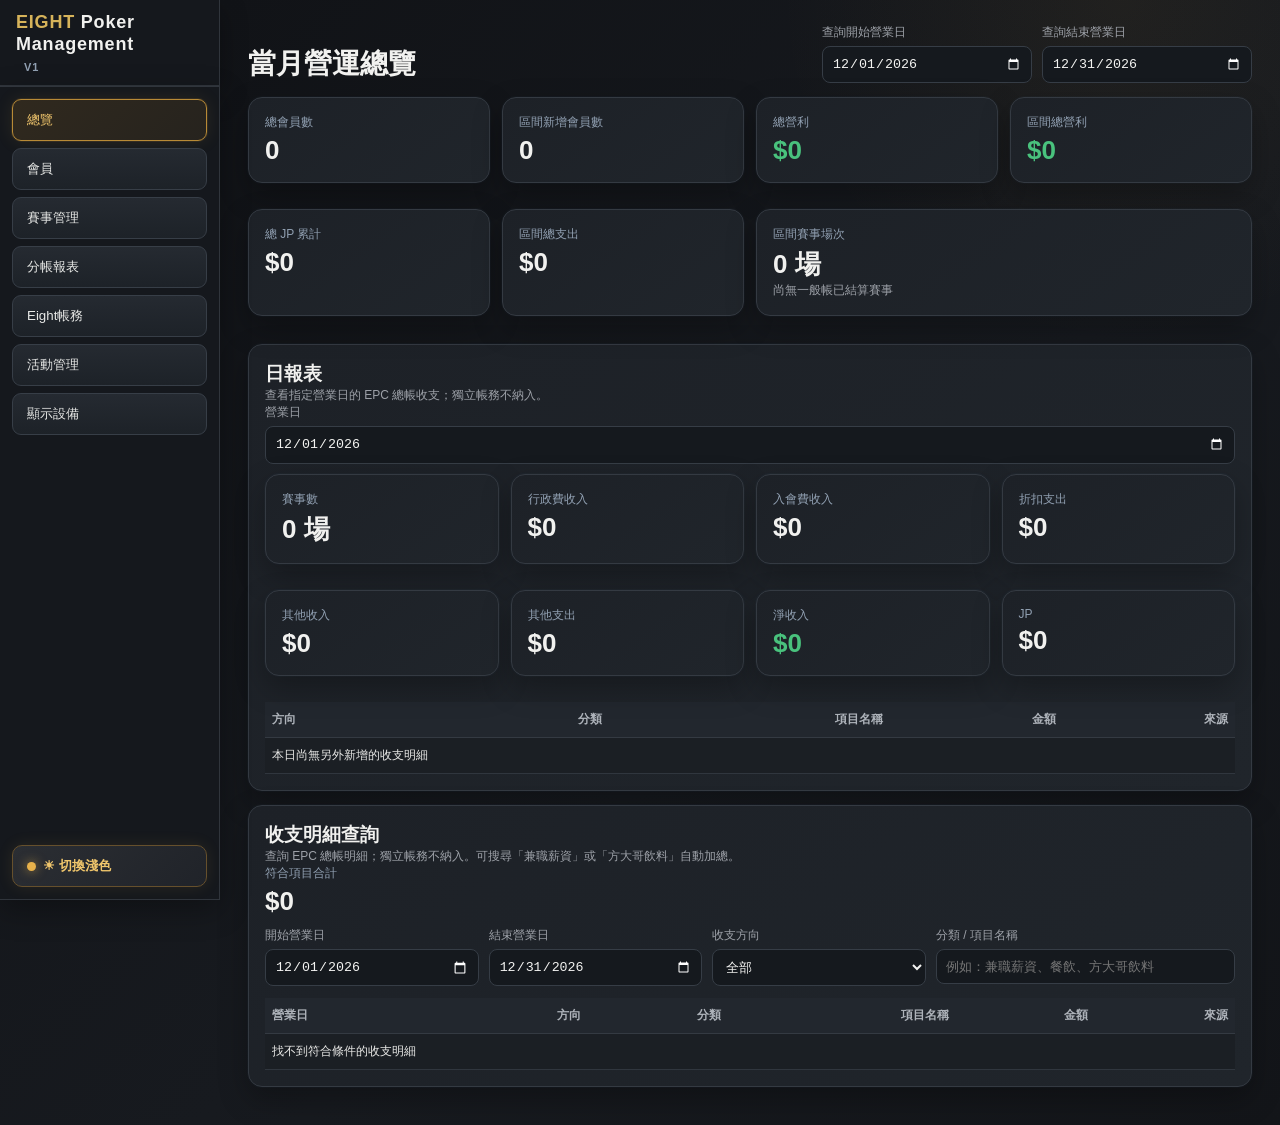
==== index.html @ 1c9f30cd "Make Google Sheet authoritative on startup and block stale empty writes" ====
<!doctype html>
<html lang="zh-Hant">
<head>
<meta charset="utf-8"/>
<meta name="viewport" content="width=device-width,initial-scale=1"/>
<title>EIGHT POKER MANAGEMENT System V2.0</title>
<style>
:root{--bg:#0b0f14;--card:#121922;--card2:#17212c;--text:#eef3f8;--muted:#91a0b2;--line:#263443;--accent:#d6b35a;--good:#49c27d;--bad:#ff6b6b}
*{box-sizing:border-box} body{margin:0;background:var(--bg);color:var(--text);font-family:-apple-system,BlinkMacSystemFont,"Segoe UI","Noto Sans TC",sans-serif}
header{position:sticky;top:0;z-index:5;background:#0b0f14eF;border-bottom:1px solid var(--line);padding:14px 18px;display:flex;gap:14px;align-items:center;justify-content:space-between}
.brand{font-weight:900;letter-spacing:.8px;font-size:24px}.brand-version{font-size:15px;color:var(--muted);margin-left:8px;font-weight:800}.brand b{color:var(--accent)} .small{font-size:12px;color:var(--muted)}
nav{display:flex;gap:8px;overflow:auto;padding:12px 16px;border-bottom:1px solid var(--line)}
button,.btn{border:1px solid var(--line);background:var(--card2);color:var(--text);border-radius:9px;padding:9px 12px;cursor:pointer}
button.primary{background:var(--accent);color:#111;border-color:var(--accent);font-weight:700}
button.danger{color:#ffaaaa} nav button.active{border-color:var(--accent);color:var(--accent)}
main{max-width:1280px;margin:auto;padding:18px}.page{display:none}.page.active{display:block}
.grid{display:grid;grid-template-columns:repeat(4,1fr);gap:12px}.card{background:var(--card);border:1px solid var(--line);border-radius:14px;padding:16px;margin-bottom:14px}
.kpi .v{font-size:26px;font-weight:800;margin-top:4px}.kpi .l{font-size:12px;color:var(--muted)}
h2,h3{margin:0 0 14px} input,select,textarea{width:100%;background:#0d141c;border:1px solid var(--line);color:var(--text);padding:9px;border-radius:8px}
label{display:block;font-size:12px;color:var(--muted);margin-bottom:5px}.formgrid{display:grid;grid-template-columns:repeat(4,1fr);gap:10px}
table{width:100%;border-collapse:collapse;font-size:14px}th,td{border-bottom:1px solid var(--line);padding:9px 7px;text-align:right}th:first-child,td:first-child{text-align:left}th{color:#b9c5d1;font-size:12px}
.pos{color:var(--good);font-weight:700}.neg{color:var(--bad);font-weight:700}.warn{color:#ffd36d}.toolbar{display:flex;gap:8px;flex-wrap:wrap;margin:10px 0}.pill{display:inline-block;padding:3px 7px;border-radius:99px;background:#202c38;color:#b9c5d1;font-size:11px}
.notice{padding:10px 12px;border:1px solid #5c4e25;background:#2a2413;border-radius:9px;color:#f4d87b;margin:10px 0}
@media(max-width:800px){.grid,.formgrid{grid-template-columns:1fr 1fr}.tablewrap{overflow:auto}table{min-width:900px}}
@media(max-width:520px){.grid,.formgrid{grid-template-columns:1fr}header{align-items:flex-start}}
.print-only{display:none}
@media print{
 body{background:#fff;color:#000;font-family:"Noto Sans TC",sans-serif} header,nav,.no-print{display:none!important} main{max-width:none;padding:0}
 .page{display:none!important}.page.print-target{display:block!important}.card{border:0;padding:0;margin:0}.print-only{display:block}
 table{font-size:11px}th,td{border:1px solid #777;padding:5px;color:#000}.small{color:#333}.pos,.neg{color:#000}
}

.player-col-controls{display:flex;align-items:center;gap:8px;flex-wrap:wrap}
.player-col-controls .control-title{font-weight:900;margin-right:4px;white-space:nowrap}
.player-col-chip{display:inline-flex;align-items:center;gap:7px;margin:0;padding:7px 10px;border:1px solid #2b3a49;border-radius:9px;background:#0d1721;cursor:pointer;white-space:nowrap;font-size:13px;font-weight:700}
.player-col-chip:hover{border-color:#51677c}
.player-col-chip input{width:15px;height:15px;margin:0;accent-color:#e7b84b}
#eventPlayerTotals td{font-size:14px;font-weight:900;border-top:2px solid #e7b84b;padding-top:13px;padding-bottom:13px}
#eventPlayerTotals td:first-child{color:#e7b84b}

#eventPlayerTable{width:100%;table-layout:fixed}
#eventPlayerTable th,#eventPlayerTable td{overflow:hidden;text-overflow:ellipsis;vertical-align:middle}
#eventPlayerTable input{max-width:100%;box-sizing:border-box}
#eventPlayerTable .col-seat{text-align:center}
#eventPlayerTable .col-name{text-align:left}
#eventPlayerTable .col-memberId{text-align:left}
#eventPlayerTable .col-nickname{text-align:left}
#eventPlayerTable .col-buyin,#eventPlayerTable .col-rebuy,#eventPlayerTable .col-groups{text-align:center}
#eventPlayerTable .col-rebuyDiscount,#eventPlayerTable .col-overbuyDiscount,
#eventPlayerTable .col-manualDiscount,#eventPlayerTable .col-totalDiscount,
#eventPlayerTable .col-paid{text-align:center}
#eventPlayerTable .col-action{text-align:right}
</style>
<style>
.pioneer-event-card.collapsed .pioneer-event-body{display:none}
.pioneer-event-card.collapsed{padding-bottom:12px}
.pioneer-event-head{display:flex;align-items:center;justify-content:space-between;gap:12px}
.pioneer-event-head h3{margin:0}
.pioneer-collapse-btn{white-space:nowrap}
</style>


<style id="eventReportRedesign">
#eventreport{max-width:1180px;margin:0 auto;padding:26px 18px 48px}
#eventreport>.report-topbar{display:flex;align-items:center;justify-content:space-between;gap:14px;margin-bottom:18px}
#eventreport>.report-topbar h2{font-size:24px;margin:0}
#eventreport .report-actions{display:flex;gap:8px}
#eventreport .report-settings{background:#101820;border:1px solid #263646;border-radius:12px;padding:14px 16px;margin-bottom:14px}
#eventreport .report-settings-title{font-size:13px;color:#9eacb9;margin-bottom:10px;font-weight:700}
#eventreport #eventReportSettings{display:flex!important;flex-wrap:wrap;gap:8px 18px}
#eventreport #eventReportSettings label{font-size:13px;min-width:auto!important;white-space:nowrap;color:#dce5ed}
#eventreport #eventReportPaper{background:#fff!important;color:#15191d!important;border:0!important;border-radius:10px!important;padding:26px 30px!important;box-shadow:0 8px 30px rgba(0,0,0,.22)}
#eventreport #eventReportPaper .report-paper-title{display:flex;align-items:flex-end;justify-content:space-between;border-bottom:2px solid #1d2730;padding-bottom:12px;margin-bottom:16px}
#eventreport #eventReportPaper .report-paper-title h2{color:#111!important;text-align:left!important;font-size:22px;margin:0!important;letter-spacing:.5px}
#eventreport #eventReportPaper .report-status{font-size:12px;color:#66717a;border:1px solid #cdd4da;border-radius:999px;padding:4px 9px}
#eventreport #eventReportHeader{display:grid!important;grid-template-columns:repeat(4,minmax(0,1fr))!important;gap:0!important;border:1px solid #d7dde2;border-radius:8px;overflow:hidden;margin-bottom:18px}
#eventreport #eventReportHeader>div{padding:10px 12px;border-right:1px solid #e0e5e9;background:#f7f9fa}
#eventreport #eventReportHeader>div:last-child{border-right:0}
#eventreport #eventReportHeader .small{color:#75818b!important;font-size:11px!important;margin-bottom:3px}
#eventreport #eventReportHeader strong{color:#12171b!important;font-size:14px}
#eventreport #eventReportPaper .tablewrap{margin-top:0!important;overflow-x:auto}
#eventreport #eventReportPaper table{width:100%;border-collapse:collapse;background:#fff}
#eventreport #eventReportPaper th{background:#202a33!important;color:#fff!important;font-size:14px;font-weight:700;padding:9px 7px;border:1px solid #202a33;white-space:nowrap}
#eventreport #eventReportPaper td{color:#171b1f!important;font-size:14px;padding:10px 7px;border-bottom:1px solid #dce2e7;text-align:center;white-space:nowrap}
#eventreport #eventReportPaper tbody tr:nth-child(even) td{background:#f8fafb}
#eventreport #eventReportPaper .blank-report-row td{height:34px}

#eventreport .report-summary-footer{display:grid;grid-template-columns:1fr 1fr 1.5fr;border:1px solid #d7dde2;border-top:0;margin-top:0}
#eventreport .report-summary-footer>div{padding:10px 12px;border-right:1px solid #d7dde2;display:flex;align-items:center;justify-content:space-between;gap:10px}
#eventreport .report-summary-footer>div:last-child{border-right:0}
#eventreport .report-summary-footer span{font-size:11px;color:#75818b}
#eventreport .report-summary-footer strong{font-size:14px;color:#12171b}

@media(max-width:760px){
 #eventreport{padding:16px 10px 36px}
 #eventreport>.report-topbar{align-items:flex-start;flex-direction:column}
 #eventreport #eventReportPaper{padding:18px 14px!important}
 #eventreport #eventReportHeader{grid-template-columns:1fr 1fr!important}
 #eventreport #eventReportHeader>div{border-bottom:1px solid #e0e5e9}
}
</style>


<style id="nativePrintFix">
@media print{
  body *{visibility:hidden!important}
  #eventReportPaper,#eventReportPaper *{visibility:visible!important}
  #eventReportPaper{
    position:absolute!important;
    left:0!important;top:0!important;
    width:100%!important;
    max-width:none!important;
    max-height:none!important;
    margin:0!important;
    padding:0!important;
    overflow:visible!important;
    box-shadow:none!important;
    border:0!important;
  }
  @page{size:A4 landscape;margin:6mm}
}
</style>

<style id="v195UiFix">
/* 領獎區、備註輸入加大 */
#prizeArea, .prize-area, .prize-section,
#event textarea, #event input[type="text"],
#icm textarea, #icm input[type="text"]{font-size:16px}
textarea[id*="note" i], input[id*="note" i],
textarea[id*="prize" i], input[id*="prize" i]{font-size:16px!important;line-height:1.45}
</style>

<style id="v196EventPrintFix">
@media print{
  @page{size:A4 landscape;margin:6mm}
  body.printing-event-report{background:#fff!important}
  body.printing-event-report > *{display:none!important}
  body.printing-event-report #app{display:block!important}
  body.printing-event-report #app > *{display:none!important}
  body.printing-event-report #eventreport{
    display:block!important;position:static!important;margin:0!important;padding:0!important;
    background:#fff!important;color:#000!important;
  }
  body.printing-event-report #eventreport > *{display:none!important}
  body.printing-event-report #eventReportPaper{
    display:block!important;position:static!important;width:100%!important;max-width:none!important;
    margin:0!important;padding:0!important;border:0!important;box-shadow:none!important;
    background:#fff!important;color:#000!important;overflow:visible!important;
  }
  body.printing-event-report #eventReportPaper *{visibility:visible!important}
  body.printing-event-report #eventReportPaper table{width:100%!important;border-collapse:collapse!important;table-layout:fixed!important}
  body.printing-event-report #eventReportPaper th{
    font-size:11px!important;padding:4px 3px!important;background:#222!important;color:#fff!important;
    border:1px solid #555!important;-webkit-print-color-adjust:exact!important;print-color-adjust:exact!important
  }
  body.printing-event-report #eventReportPaper td{
    font-size:11px!important;padding:3px!important;height:5.2mm!important;border:1px solid #999!important;color:#000!important
  }
  body.printing-event-report #eventReportPaper .blank-report-row td{height:5.2mm!important}
  body.printing-event-report #eventReportPaper .report-summary-footer{font-size:11px!important}
  body.printing-event-report #eventReportRule{font-size:11px!important;line-height:1.35!important}
}
</style>

<style id="v197PrintOnlyFix">
#eventPrintOnly{display:none}
@media print{
 @page{size:A4 landscape;margin:6mm}
 body.printing-event-report{margin:0!important;padding:0!important;background:#fff!important}
 body.printing-event-report > *{display:none!important}
 body.printing-event-report > #eventPrintOnly{display:block!important;width:100%!important;margin:0!important;padding:0!important;background:#fff!important;color:#000!important}
 #eventPrintOnly #eventReportPaper{display:block!important;width:100%!important;max-width:none!important;max-height:none!important;margin:0!important;padding:0!important;border:0!important;box-shadow:none!important;overflow:visible!important;background:#fff!important;color:#000!important}
 #eventPrintOnly .report-paper-title{display:flex!important;justify-content:space-between!important;align-items:flex-end!important;border-bottom:2px solid #222!important;padding-bottom:5px!important;margin-bottom:6px!important}
 #eventPrintOnly .report-paper-title h2{font-size:18px!important;margin:0!important}
 #eventPrintOnly #eventReportHeader{display:grid!important;grid-template-columns:repeat(4,1fr)!important;border:1px solid #aaa!important;margin-bottom:6px!important}
 #eventPrintOnly #eventReportHeader>div{display:block!important;padding:4px 6px!important;border-right:1px solid #ccc!important}
 #eventPrintOnly #eventReportRule{display:block!important;margin:0 0 6px!important;padding:5px 7px!important;border:1px solid #bbb!important;font-size:10px!important;line-height:1.3!important}
 #eventPrintOnly table{display:table!important;width:100%!important;border-collapse:collapse!important;table-layout:fixed!important}
 #eventPrintOnly thead{display:table-header-group!important} #eventPrintOnly tbody{display:table-row-group!important}
 #eventPrintOnly tr{display:table-row!important}
 #eventPrintOnly th,#eventPrintOnly td{display:table-cell!important;border:1px solid #999!important;text-align:center!important}
 #eventPrintOnly th{background:#222!important;color:#fff!important;font-size:10px!important;padding:4px 3px!important;-webkit-print-color-adjust:exact!important;print-color-adjust:exact!important}
 #eventPrintOnly td{color:#000!important;font-size:10px!important;padding:2px 3px!important;height:5mm!important}
 #eventPrintOnly .blank-report-row td{height:5mm!important}
 #eventPrintOnly .report-summary-footer{display:grid!important;grid-template-columns:1fr 1fr 1.5fr!important;border:1px solid #999!important;border-top:0!important}
 #eventPrintOnly .report-summary-footer>div{display:flex!important;justify-content:space-between!important;align-items:center!important;padding:5px 7px!important;border-right:1px solid #aaa!important;font-size:10px!important}
}
</style>

<style id="v198PortraitReport">
@media print{
  @page{size:A4 portrait;margin:7mm}

  body.printing-event-report > #eventPrintOnly{
    width:196mm!important;
    max-width:196mm!important;
    margin:0 auto!important;
  }

  #eventPrintOnly #eventReportPaper{
    width:196mm!important;
    max-width:196mm!important;
    font-family:Arial,"Microsoft JhengHei",sans-serif!important;
  }

  #eventPrintOnly .report-paper-title{
    margin-bottom:5px!important;
    padding-bottom:5px!important;
  }
  #eventPrintOnly .report-paper-title h2{
    font-size:17px!important;
    line-height:1.2!important;
  }
  #eventPrintOnly .report-status{
    font-size:10px!important;
    padding:2px 6px!important;
  }

  /* Header reorganized for portrait width */
  #eventPrintOnly #eventReportHeader{
    grid-template-columns:repeat(2,1fr)!important;
    margin-bottom:5px!important;
  }
  #eventPrintOnly #eventReportHeader>div{
    padding:4px 6px!important;
    min-height:10mm!important;
    font-size:12px!important;
  }
  #eventPrintOnly #eventReportHeader .small{
    font-size:9px!important;
    margin-bottom:1px!important;
  }

  #eventPrintOnly #eventReportRule{
    font-size:10.5px!important;
    line-height:1.3!important;
    padding:5px 7px!important;
    margin-bottom:5px!important;
    max-height:24mm!important;
    overflow:hidden!important;
  }

  /* Keep text readable in portrait. */
  #eventPrintOnly table{
    table-layout:fixed!important;
  }
  #eventPrintOnly th{
    font-size:9.5px!important;
    line-height:1.15!important;
    padding:4px 2px!important;
    white-space:normal!important;
  }
  #eventPrintOnly td{
    font-size:10.5px!important;
    line-height:1.15!important;
    padding:2px!important;
    height:5.2mm!important;
    white-space:nowrap!important;
    overflow:hidden!important;
    text-overflow:clip!important;
  }
  #eventPrintOnly .blank-report-row td{
    height:5.2mm!important;
  }

  /* Practical portrait widths for 9 default report columns. */
  #eventPrintOnly th:nth-child(1),#eventPrintOnly td:nth-child(1){width:10%!important}
  #eventPrintOnly th:nth-child(2),#eventPrintOnly td:nth-child(2){width:13%!important}
  #eventPrintOnly th:nth-child(3),#eventPrintOnly td:nth-child(3){width:7%!important}
  #eventPrintOnly th:nth-child(4),#eventPrintOnly td:nth-child(4){width:10%!important}
  #eventPrintOnly th:nth-child(5),#eventPrintOnly td:nth-child(5){width:11%!important}
  #eventPrintOnly th:nth-child(6),#eventPrintOnly td:nth-child(6){width:9%!important}
  #eventPrintOnly th:nth-child(7),#eventPrintOnly td:nth-child(7){width:10%!important}
  #eventPrintOnly th:nth-child(8),#eventPrintOnly td:nth-child(8){width:14%!important}
  #eventPrintOnly th:nth-child(9),#eventPrintOnly td:nth-child(9){width:16%!important}

  #eventPrintOnly .report-summary-footer{
    grid-template-columns:1fr 1fr 1.6fr!important;
  }
  #eventPrintOnly .report-summary-footer>div{
    min-height:10mm!important;
    padding:5px 7px!important;
    font-size:10.5px!important;
  }
  #eventPrintOnly .report-summary-footer strong{
    font-size:11.5px!important;
  }
}
</style>

<style id="v198PortraitPreview">
#eventreport #eventReportPaper{
  max-width:900px;
  margin-left:auto;
  margin-right:auto;
}
#eventreport #eventReportPaper th{font-size:13px!important}
#eventreport #eventReportPaper td{font-size:13px!important}
#eventreport #eventReportRule{font-size:14px!important;line-height:1.5}
#eventreport .report-summary-footer span{font-size:13px!important}
#eventreport .report-summary-footer strong{font-size:14px!important}
</style>

<style id="v199FullA4PortraitFix">
@media print{
  @page{size:A4 portrait;margin:5mm}

  html,body{
    width:210mm!important;
    height:297mm!important;
    margin:0!important;
    padding:0!important;
    overflow:visible!important;
  }

  body.printing-event-report > #eventPrintOnly{
    display:block!important;
    width:200mm!important;
    max-width:200mm!important;
    height:287mm!important;
    margin:0 auto!important;
    padding:0!important;
    overflow:visible!important;
  }

  #eventPrintOnly #eventReportPaper{
    width:200mm!important;
    max-width:200mm!important;
    min-height:287mm!important;
    margin:0!important;
    padding:0!important;
    overflow:visible!important;
    box-sizing:border-box!important;
  }

  #eventPrintOnly .report-paper-title{
    height:12mm!important;
    margin:0 0 3mm!important;
    padding:0 1mm 2mm!important;
  }
  #eventPrintOnly .report-paper-title h2{
    font-size:20px!important;
    line-height:1.15!important;
  }
  #eventPrintOnly .report-status{
    font-size:11px!important;
  }

  #eventPrintOnly #eventReportHeader{
    display:grid!important;
    grid-template-columns:repeat(2,minmax(0,1fr))!important;
    width:100%!important;
    margin:0 0 3mm!important;
  }
  #eventPrintOnly #eventReportHeader>div{
    min-width:0!important;
    min-height:11mm!important;
    padding:2mm 2.5mm!important;
    font-size:14px!important;
    line-height:1.15!important;
  }
  #eventPrintOnly #eventReportHeader .small{
    font-size:10.5px!important;
    line-height:1.1!important;
  }

  #eventPrintOnly #eventReportRule{
    width:100%!important;
    min-height:18mm!important;
    max-height:28mm!important;
    margin:0 0 3mm!important;
    padding:2mm 2.5mm!important;
    overflow:hidden!important;
    font-size:12px!important;
    line-height:1.3!important;
  }

  #eventPrintOnly .tablewrap,
  #eventPrintOnly [style*="overflow"]{
    overflow:visible!important;
    width:100%!important;
    max-width:100%!important;
  }

  #eventPrintOnly table{
    display:table!important;
    width:100%!important;
    max-width:100%!important;
    table-layout:fixed!important;
    border-collapse:collapse!important;
    margin:0!important;
    overflow:visible!important;
  }

  /* Undo all earlier fixed nth-child widths. */
  #eventPrintOnly th,
  #eventPrintOnly td{
    width:auto!important;
    min-width:0!important;
    max-width:none!important;
    box-sizing:border-box!important;
  }

  #eventPrintOnly th{
    height:9mm!important;
    padding:1.5mm .8mm!important;
    font-size:11.5px!important;
    line-height:1.15!important;
    white-space:normal!important;
    overflow:hidden!important;
  }
  #eventPrintOnly td{
    height:8.1mm!important;
    padding:1mm .8mm!important;
    font-size:12px!important;
    line-height:1.15!important;
    white-space:nowrap!important;
    overflow:hidden!important;
  }
  #eventPrintOnly .blank-report-row td{
    height:8.1mm!important;
  }

  #eventPrintOnly .report-summary-footer{
    display:grid!important;
    grid-template-columns:1fr 1fr 1.55fr!important;
    width:100%!important;
    min-height:14mm!important;
    margin:0!important;
  }
  #eventPrintOnly .report-summary-footer>div{
    min-width:0!important;
    min-height:14mm!important;
    padding:2mm 2.5mm!important;
    font-size:12px!important;
  }
  #eventPrintOnly .report-summary-footer span{
    font-size:11.5px!important;
  }
  #eventPrintOnly .report-summary-footer strong{
    font-size:13px!important;
  }
}
</style>

<style id="v199ScreenPreviewFix">
#eventreport #eventReportPaper{
  width:min(100%,900px)!important;
  max-width:900px!important;
  overflow:visible!important;
}
#eventreport #eventReportPaper .tablewrap{
  width:100%!important;
  max-width:100%!important;
  overflow:visible!important;
}
#eventreport #eventReportPaper table{
  width:100%!important;
  max-width:100%!important;
  table-layout:fixed!important;
}
#eventreport #eventReportPaper th,
#eventreport #eventReportPaper td{
  width:auto!important;
  min-width:0!important;
  max-width:none!important;
}
</style>

<style id="v1100FixedReportGrid">
@media print{
  @page{size:A4 portrait;margin:5mm}

  body.printing-event-report > #eventPrintOnly,
  #eventPrintOnly #eventReportPaper{
    width:200mm!important;
    min-width:200mm!important;
    max-width:200mm!important;
    height:287mm!important;
    min-height:287mm!important;
    max-height:287mm!important;
    overflow:hidden!important;
  }

  /* 報表各區塊尺寸固定，不隨欄位數量改變 */
  #eventPrintOnly .report-paper-title{height:12mm!important}
  #eventPrintOnly #eventReportHeader{height:55mm!important}
  #eventPrintOnly #eventReportRule{
    height:25mm!important;
    min-height:25mm!important;
    max-height:25mm!important;
  }

  #eventPrintOnly table{
    width:200mm!important;
    min-width:200mm!important;
    max-width:200mm!important;
    table-layout:fixed!important;
  }

  #eventPrintOnly thead tr{height:9mm!important}
  #eventPrintOnly tbody tr{height:8.1mm!important}
  #eventPrintOnly th{height:9mm!important}
  #eventPrintOnly td{height:8.1mm!important}

  /* 不論勾選幾個欄位，現有欄位平均吃滿整個 200mm 表格 */
  #eventPrintOnly th,
  #eventPrintOnly td{
    width:auto!important;
    min-width:0!important;
    max-width:none!important;
  }

  #eventPrintOnly .report-summary-footer{
    width:200mm!important;
    min-width:200mm!important;
    max-width:200mm!important;
    height:14mm!important;
    min-height:14mm!important;
    max-height:14mm!important;
  }
}
</style>

<style id="v1100FixedScreenGrid">
#eventreport #eventReportPaper{
  width:900px!important;
  max-width:100%!important;
}
#eventreport #eventReportPaper table{
  width:100%!important;
  table-layout:fixed!important;
}
#eventreport #eventReportPaper th,
#eventreport #eventReportPaper td{
  width:auto!important;
  min-width:0!important;
  max-width:none!important;
}
</style>

<style id="v1101ReportSizing">
@media print{
  @page{size:A4 portrait;margin:5mm}

  body.printing-event-report > #eventPrintOnly,
  #eventPrintOnly #eventReportPaper{
    width:200mm!important;
    min-width:200mm!important;
    max-width:200mm!important;
    height:287mm!important;
    min-height:287mm!important;
    max-height:287mm!important;
    overflow:hidden!important;
  }

  /* 標題 */
  #eventPrintOnly .report-paper-title{
    height:12mm!important;
    margin:0 0 2mm!important;
  }
  #eventPrintOnly .report-paper-title h2{
    font-size:20px!important;
  }

  /* 賽事日期 / 賽事名稱 / 時間 / 組數 / 獎金 / JP：放大 */
  #eventPrintOnly #eventReportHeader{
    height:50mm!important;
    grid-template-columns:repeat(2,minmax(0,1fr))!important;
    margin:0 0 2mm!important;
  }
  #eventPrintOnly #eventReportHeader>div{
    min-height:0!important;
    padding:2mm 3mm!important;
    font-size:16px!important;
    line-height:1.15!important;
  }
  #eventPrintOnly #eventReportHeader .small{
    font-size:11px!important;
    line-height:1.1!important;
    margin-bottom:1mm!important;
  }
  #eventPrintOnly #eventReportHeader strong{
    font-size:16px!important;
  }

  /* 本場規則：固定加大，不裁字 */
  #eventPrintOnly #eventReportRule{
    height:42mm!important;
    min-height:42mm!important;
    max-height:42mm!important;
    margin:0 0 2mm!important;
    padding:2.5mm 3mm!important;
    font-size:12.5px!important;
    line-height:1.35!important;
    white-space:pre-wrap!important;
    overflow:hidden!important;
    word-break:break-word!important;
  }

  /* 玩家區縮小字體，把空間讓給規則與上方資訊 */
  #eventPrintOnly table{
    width:200mm!important;
    table-layout:fixed!important;
  }
  #eventPrintOnly thead tr,
  #eventPrintOnly th{
    height:7mm!important;
  }
  #eventPrintOnly th{
    padding:1mm .6mm!important;
    font-size:9.5px!important;
    line-height:1.1!important;
  }
  #eventPrintOnly tbody tr,
  #eventPrintOnly td,
  #eventPrintOnly .blank-report-row td{
    height:6.4mm!important;
  }
  #eventPrintOnly td{
    padding:.7mm .5mm!important;
    font-size:10px!important;
    line-height:1.05!important;
  }

  /* 底部統計維持固定 */
  #eventPrintOnly .report-summary-footer{
    height:13mm!important;
    min-height:13mm!important;
    max-height:13mm!important;
  }
  #eventPrintOnly .report-summary-footer>div{
    min-height:13mm!important;
    padding:1.5mm 2mm!important;
  }
  #eventPrintOnly .report-summary-footer span{font-size:10.5px!important}
  #eventPrintOnly .report-summary-footer strong{font-size:12px!important}
}
</style>

<style id="v1101ScreenSizing">
#eventreport #eventReportHeader>div{font-size:16px!important}
#eventreport #eventReportHeader .small{font-size:12px!important}
#eventreport #eventReportRule{
  min-height:150px!important;
  font-size:15px!important;
  line-height:1.5!important;
  white-space:pre-wrap!important;
}
#eventreport #eventReportPaper th{font-size:12px!important}
#eventreport #eventReportPaper td{font-size:12px!important}
</style>

<style id="v1102DynamicA4">
@media print{
  @page{size:A4 portrait;margin:5mm}

  body.printing-event-report > #eventPrintOnly,
  #eventPrintOnly #eventReportPaper{
    width:200mm!important;
    min-width:200mm!important;
    max-width:200mm!important;
    height:287mm!important;
    min-height:287mm!important;
    max-height:287mm!important;
    margin:0 auto!important;
    padding:0!important;
    overflow:hidden!important;
    box-sizing:border-box!important;
  }

  #eventPrintOnly .report-paper-title{
    height:11mm!important;
    margin:0 0 2mm!important;
    padding:0 1mm 1.5mm!important;
  }
  #eventPrintOnly .report-paper-title h2{font-size:20px!important}

  #eventPrintOnly #eventReportHeader{
    height:46mm!important;
    grid-template-columns:repeat(2,minmax(0,1fr))!important;
    margin:0 0 2mm!important;
  }
  #eventPrintOnly #eventReportHeader>div{
    min-height:0!important;
    padding:1.7mm 2.5mm!important;
    font-size:15px!important;
    line-height:1.1!important;
  }
  #eventPrintOnly #eventReportHeader .small{font-size:10.5px!important}
  #eventPrintOnly #eventReportHeader strong{font-size:15px!important}

  /* JS sets --rule-h and --player-row-h before printing. */
  #eventPrintOnly #eventReportRule{
    height:var(--rule-h,18mm)!important;
    min-height:var(--rule-h,18mm)!important;
    max-height:var(--rule-h,18mm)!important;
    margin:0 0 2mm!important;
    padding:2mm 2.5mm!important;
    font-size:11.5px!important;
    line-height:1.28!important;
    white-space:pre-wrap!important;
    word-break:break-word!important;
    overflow:hidden!important;
  }

  #eventPrintOnly table{
    width:200mm!important;
    min-width:200mm!important;
    max-width:200mm!important;
    table-layout:fixed!important;
    border-collapse:collapse!important;
    margin:0!important;
  }
  #eventPrintOnly thead tr,
  #eventPrintOnly th{
    height:8mm!important;
  }
  #eventPrintOnly th{
    padding:1mm .6mm!important;
    font-size:9.5px!important;
    line-height:1.05!important;
  }
  #eventPrintOnly tbody tr,
  #eventPrintOnly td,
  #eventPrintOnly .blank-report-row td{
    height:var(--player-row-h,7.5mm)!important;
  }
  #eventPrintOnly td{
    padding:.6mm .45mm!important;
    font-size:10px!important;
    line-height:1!important;
  }

  #eventPrintOnly .report-summary-footer{
    height:14mm!important;
    min-height:14mm!important;
    max-height:14mm!important;
    width:200mm!important;
    margin:0!important;
  }
  #eventPrintOnly .report-summary-footer>div{
    min-height:14mm!important;
    padding:1.5mm 2mm!important;
  }
}
</style>

<style id="v1102ScreenAutoRule">
#eventreport #eventReportRule{
  min-height:70px!important;
  height:auto!important;
  max-height:none!important;
  overflow:visible!important;
  font-size:14px!important;
  line-height:1.45!important;
}
</style>

<style id="v1103MoreA4Area">
@media print{
  @page{size:A4 portrait;margin:3mm}

  html,body{
    width:210mm!important;
    height:297mm!important;
    margin:0!important;
    padding:0!important;
  }

  body.printing-event-report > #eventPrintOnly,
  #eventPrintOnly #eventReportPaper{
    width:204mm!important;
    min-width:204mm!important;
    max-width:204mm!important;
    height:291mm!important;
    min-height:291mm!important;
    max-height:291mm!important;
    margin:0 auto!important;
    padding:0!important;
    box-sizing:border-box!important;
    overflow:hidden!important;
  }

  #eventPrintOnly table,
  #eventPrintOnly .report-summary-footer{
    width:204mm!important;
    min-width:204mm!important;
    max-width:204mm!important;
  }

  /* Slightly enlarge the visual content while retaining the fixed page. */
  #eventPrintOnly .report-paper-title h2{font-size:21px!important}
  #eventPrintOnly #eventReportHeader>div,
  #eventPrintOnly #eventReportHeader strong{font-size:15.5px!important}
  #eventPrintOnly #eventReportRule{font-size:12px!important}
  #eventPrintOnly th{font-size:var(--report-head-font,12px)!important}
  #eventPrintOnly td{font-size:var(--report-body-font,12px)!important}
}
</style>

<style id="dailyAccountingPrintCss">
#accountingPrintOnly{display:none}
@media print{
 @page{size:A4 portrait;margin:8mm}
 body.printing-accounting>*{display:none!important}
 body.printing-accounting>#accountingPrintOnly{display:block!important;background:#fff!important;color:#000!important}
 #accountingPrintOnly .card{background:#fff!important;color:#000!important;border:1px solid #aaa!important;box-shadow:none!important;margin:0 0 10px!important}
 #accountingPrintOnly .grid{display:grid!important;grid-template-columns:repeat(2,1fr)!important}
 #accountingPrintOnly input{border:0!important;background:#fff!important;color:#000!important}
 #accountingPrintOnly table{width:100%!important;border-collapse:collapse!important}
 #accountingPrintOnly th,#accountingPrintOnly td{border:1px solid #999!important;padding:6px!important;color:#000!important}
}
</style>

<style id="dailyAccountingDirectPrintFix">
@media print{
 @page{size:A4 portrait;margin:8mm}
 body.printing-accounting-direct{
   background:#fff!important;
   color:#000!important;
 }
 body.printing-accounting-direct > *{
   display:none!important;
 }
 body.printing-accounting-direct #app,
 body.printing-accounting-direct main,
 body.printing-accounting-direct #accounting,
 body.printing-accounting-direct #accountingDetailView,
 body.printing-accounting-direct #dailyAccountingPaper{
   display:block!important;
 }
 body.printing-accounting-direct header,
 body.printing-accounting-direct nav,
 body.printing-accounting-direct #accountingListView,
 body.printing-accounting-direct #accountingDetailView > .report-topbar{
   display:none!important;
 }
 body.printing-accounting-direct #dailyAccountingPaper{
   width:100%!important;
   max-width:none!important;
   margin:0!important;
   padding:0!important;
   background:#fff!important;
   color:#000!important;
 }
 body.printing-accounting-direct #dailyAccountingPaper .card{
   background:#fff!important;
   color:#000!important;
   border:1px solid #999!important;
   box-shadow:none!important;
   break-inside:avoid!important;
   margin:0 0 8px!important;
 }
 body.printing-accounting-direct #dailyAccountingPaper .grid{
   display:grid!important;
   grid-template-columns:repeat(2,1fr)!important;
 }
 body.printing-accounting-direct #dailyAccountingPaper table{
   width:100%!important;
   border-collapse:collapse!important;
   color:#000!important;
 }
 body.printing-accounting-direct #dailyAccountingPaper th,
 body.printing-accounting-direct #dailyAccountingPaper td{
   color:#000!important;
   border:1px solid #999!important;
   padding:6px!important;
 }
 body.printing-accounting-direct #dailyAccountingPaper input,
 body.printing-accounting-direct #dailyAccountingPaper select,
 body.printing-accounting-direct #dailyAccountingPaper button{
   display:none!important;
 }
 body.printing-accounting-direct #dailyAccountingPaper .pos,
 body.printing-accounting-direct #dailyAccountingPaper .neg,
 body.printing-accounting-direct #dailyAccountingPaper .v,
 body.printing-accounting-direct #dailyAccountingPaper .l{
   color:#000!important;
 }
}
</style>

<style id="accountingPrintSheetCss">
#accountingPrintSheet{display:none}
@media print{
 @page{size:A4 portrait;margin:8mm}
 body.printing-accounting-sheet{
   margin:0!important;
   padding:0!important;
   background:#fff!important;
 }
 body.printing-accounting-sheet > *{display:none!important}
 body.printing-accounting-sheet > #accountingPrintSheet{
   display:block!important;
   width:194mm!important;
   min-height:281mm!important;
   margin:0 auto!important;
   padding:0!important;
   box-sizing:border-box!important;
   background:#fff!important;
   color:#000!important;
   font-family:Arial,"Microsoft JhengHei",sans-serif!important;
 }
 #accountingPrintSheet .acct-print-title{
   display:flex!important;
   justify-content:space-between!important;
   align-items:flex-end!important;
   border-bottom:2px solid #111!important;
   padding:0 0 3mm!important;
   margin:0 0 4mm!important;
 }
 #accountingPrintSheet h1{font-size:20px!important;margin:0!important}
 #accountingPrintSheet h2{font-size:15px!important;margin:5mm 0 2mm!important}
 #accountingPrintSheet .acct-kpis{
   display:grid!important;
   grid-template-columns:repeat(4,1fr)!important;
   border-top:1px solid #777!important;
   border-left:1px solid #777!important;
 }
 #accountingPrintSheet .acct-kpis>div{
   display:block!important;
   border-right:1px solid #777!important;
   border-bottom:1px solid #777!important;
   padding:3mm!important;
 }
 #accountingPrintSheet .acct-kpis span{
   display:block!important;font-size:10px!important;margin-bottom:1mm!important;
 }
 #accountingPrintSheet .acct-kpis strong{font-size:15px!important}
 #accountingPrintSheet table{
   display:table!important;width:100%!important;border-collapse:collapse!important;
   table-layout:fixed!important;font-size:11px!important;
 }
 #accountingPrintSheet thead{display:table-header-group!important}
 #accountingPrintSheet tbody{display:table-row-group!important}
 #accountingPrintSheet tr{display:table-row!important}
 #accountingPrintSheet th,#accountingPrintSheet td{
   display:table-cell!important;border:1px solid #777!important;
   padding:2.2mm!important;color:#000!important;background:#fff!important;
 }
 #accountingPrintSheet th{font-weight:700!important;background:#eee!important}
 #accountingPrintSheet .num{text-align:right!important}
 #accountingPrintSheet .acct-sign{
   display:flex!important;justify-content:flex-end!important;gap:18mm!important;
   margin-top:10mm!important;font-size:12px!important;
 }
}
</style>

<style id="settlementGroupSeparation">
.settlement-group-card{
  border:2px solid #2b3b4d!important;
  margin:0 0 22px!important;
  padding:0!important;
  overflow:hidden;
}
.settlement-group-card .settlement-group-title{
  margin:0!important;
  padding:12px 14px!important;
  background:#182532!important;
  border-bottom:1px solid #31465a!important;
  font-size:18px!important;
  color:#eef5fb!important;
}
.settlement-group-card .member-summary-title{
  color:#eef5fb!important;
}
/* Daily settlement readability */
#settlementDetailView{font-size:17px}
#settlementDetailView .small{font-size:14px}
#settlementDetailView .kpi .l{font-size:14px}
#settlementDetailView .kpi .v{font-size:26px}
#settlementDetailView .settlement-group-title{font-size:20px!important}
#settlementDetailView .member-summary-title{font-size:17px!important}
#settlementDetailView table th{font-size:15px}
#settlementDetailView table td{font-size:16px}
#settlementDetailView .expense,
#settlementDetailView .paid-expense{color:#e5484d!important;font-weight:800!important}
.settlement-group-card .settlement-group-title > span,
.settlement-group-card .member-summary-title > span{
  color:inherit!important;
}
.settlement-group-card table{margin:0!important}
.settlement-group-card tfoot td{
  font-weight:800!important;
  border-top:2px solid #52677b!important;
}
</style>

<style id="v1390MobileResponsive">
/* V1.39.0: presentation-only responsive layer. No business/API logic changed. */
@media (max-width: 800px){
  html,body{max-width:100%;overflow-x:hidden}
  body{font-size:15px}
  header{
    position:sticky;top:0;padding:10px 12px;gap:8px;
    align-items:flex-start;flex-direction:column
  }
  header>div:first-child{width:100%}
  header>div:last-child{
    width:100%;display:grid!important;grid-template-columns:1fr 1fr;gap:7px!important
  }
  header .brand{font-size:19px;line-height:1.25}
  header .brand-version{display:block;margin:3px 0 0;font-size:11px}
  header #saveState{grid-column:1/-1;font-size:11px}
  header button{width:100%;min-height:38px}

  nav{
    position:sticky;top:112px;z-index:4;
    padding:8px 10px;gap:7px;background:#0b0f14f2;
    overflow-x:auto;-webkit-overflow-scrolling:touch
  }
  nav button{flex:0 0 auto;min-height:40px;padding:9px 13px}

  main{width:100%;max-width:none;padding:10px}
  .card{padding:12px;border-radius:12px;margin-bottom:10px}
  h2{font-size:22px!important;margin-bottom:10px}
  h3{font-size:18px}

  .grid,.formgrid{grid-template-columns:1fr 1fr!important;gap:8px}
  .kpi{min-width:0}
  .kpi .v{font-size:22px}
  .kpi[style*="grid-column"]{grid-column:1/-1!important}

  /* Inline desktop grids must yield to mobile. */
  #dashboard>div:first-child{align-items:stretch!important}
  #dashboard>div:first-child>.formgrid{
    min-width:0!important;width:100%!important;grid-template-columns:1fr 1fr!important
  }
  #events .formgrid,
  #event .formgrid,
  #settle .formgrid{min-width:0!important}

  input,select,textarea{
    min-height:42px;font-size:16px!important;padding:9px 10px
  }
  select[size]{min-height:145px}
  button,.btn{min-height:40px;font-size:14px}
  .toolbar{gap:7px}
  .toolbar button{flex:1 1 auto}

  .player-col-controls{gap:6px}
  .player-col-controls .control-title{width:100%;margin-bottom:2px}
  .player-col-chip{padding:8px 9px;font-size:12px}
  .player-col-chip input{min-height:0;width:16px;height:16px}

  /* Data tables remain complete; swipe horizontally instead of crushing columns. */
  .tablewrap,
  #event>.card:has(#eventPlayerTable),
  #settle .card,
  #dailysettle .card,
  #accounting .card{
    max-width:100%;overflow-x:auto;-webkit-overflow-scrolling:touch
  }
  table{font-size:13px}
  th,td{padding:8px 7px;white-space:nowrap}
  #eventPlayerTable{min-width:720px!important;table-layout:auto!important}
  #eventPlayerTable input{min-width:72px}
  #memberRows{font-size:13px}

  #eventreport{padding:10px 0 28px}
  #eventreport>.report-topbar{padding:0 4px}
  #eventreport #eventReportPaper{
    width:100%!important;max-width:100%!important;padding:14px 10px!important
  }
  #eventreport #eventReportHeader{grid-template-columns:1fr 1fr!important}
  #eventreport #eventReportPaper .tablewrap{overflow-x:auto!important}
  #eventreport #eventReportPaper table{min-width:700px}

  #actionMsg{top:150px!important}
}

@media (max-width: 520px){
  header>div:last-child{grid-template-columns:1fr 1fr}
  nav{top:112px}
  main{padding:8px}
  .grid,.formgrid{grid-template-columns:1fr!important}
  #dashboard>div:first-child>.formgrid{grid-template-columns:1fr 1fr!important}
  #dashboard .grid{grid-template-columns:1fr 1fr!important}
  #dashboard .kpi[style*="grid-column"]{grid-column:1/-1!important}
  #events .formgrid[style],
  #event .formgrid[style]{grid-template-columns:1fr!important}
  .card{padding:10px}
  .toolbar{display:grid;grid-template-columns:1fr 1fr}
  .toolbar>*{min-width:0}
  .toolbar .small{grid-column:1/-1}
  .player-col-chip{font-size:12px}
  #eventPlayerTable{min-width:680px!important}
  #eventreport #eventReportHeader{grid-template-columns:1fr!important}
}
</style>

<style>
/* V1.42.3: single-event accounting uses the same dashboard panel geometry as daily accounting. */
#eventAccountingEditor .l{
  display:grid !important;
  grid-template-columns:repeat(4,minmax(0,1fr)) !important;
  gap:12px !important;
  align-items:stretch !important;
}
#eventAccountingEditor .kpi{
  min-width:0 !important;
  width:auto !important;
}
@media(max-width:900px){
  #eventAccountingEditor .l{grid-template-columns:repeat(2,minmax(0,1fr)) !important;}
}
@media(max-width:520px){
  #eventAccountingEditor .l{grid-template-columns:1fr !important;}
}
</style>
<style id="v1458ExactPrintColumns">
@media print{
 body.printing-event-report #eventPrintOnly #eventReportPaper{
   overflow:hidden!important;
 }
 body.printing-event-report #eventPrintOnly #eventReportPaper table{
   width:100%!important;
   min-width:0!important;
   max-width:100%!important;
   table-layout:fixed!important;
 }
 body.printing-event-report #eventPrintOnly #eventReportHead th,
 body.printing-event-report #eventPrintOnly #eventReportRows td{
   min-width:0!important;
   max-width:none!important;
   box-sizing:border-box!important;
   white-space:normal!important;
   overflow:hidden!important;
   text-overflow:clip!important;
 }
}
</style>
<style>.searchCombo{position:relative}.searchComboMenu{position:absolute;z-index:99999;left:0;right:0;top:100%;max-height:260px;overflow-y:auto;background:#0b141d;border:1px solid #33495b;border-radius:8px;box-shadow:0 12px 30px rgba(0,0,0,.5);display:none}.searchComboMenu.open{display:block}.searchComboItem{padding:8px 10px;cursor:pointer;color:#eaf2f8;border-bottom:1px solid #182733}.searchComboItem:hover{background:#17304a}</style>
<style id="displayDeviceCss">
.display-device{border:1px solid #2c3d4d;border-radius:12px;padding:14px;margin:10px 0;background:#0e1720}
.display-device-head{display:flex;justify-content:space-between;align-items:center;gap:10px;flex-wrap:wrap}
.display-online{color:#49c27d;font-weight:800}.display-offline{color:#91a0b2}
.display-preview{margin-top:10px;padding:10px;border:1px dashed #33495b;border-radius:9px}
</style>

<style id="epcThemeV1504">
:root{
 --epc-bg:#070b10;--epc-bg2:#0b1118;--epc-panel:#101923;--epc-panel2:#131f2b;
 --epc-text:#eef5fb;--epc-muted:#8ea2b5;--epc-line:#26384a;
 --epc-accent:#e2b84f;--epc-accent2:#ffe08a;--epc-blue:#58b7ff;
 --epc-shadow:0 14px 40px rgba(0,0,0,.30);--epc-glow:0 0 0 1px rgba(226,184,79,.12),0 0 22px rgba(226,184,79,.10);
}
html[data-epc-theme="light"]{
 --epc-bg:#eef3f8;--epc-bg2:#f7f9fc;--epc-panel:#ffffff;--epc-panel2:#f2f6fa;
 --epc-text:#172330;--epc-muted:#637487;--epc-line:#cfdae5;
 --epc-accent:#a97508;--epc-accent2:#d7a52c;--epc-blue:#1677c8;
 --epc-shadow:0 12px 32px rgba(31,50,70,.12);--epc-glow:0 0 0 1px rgba(169,117,8,.10),0 0 20px rgba(169,117,8,.08);
}
body{background:radial-gradient(circle at 12% -10%,rgba(88,183,255,.08),transparent 30%),radial-gradient(circle at 88% 0,rgba(226,184,79,.08),transparent 27%),var(--epc-bg)!important;color:var(--epc-text)!important;transition:background .25s ease,color .25s ease}
header,.topbar,nav{background:color-mix(in srgb,var(--epc-bg2) 94%,transparent)!important;border-color:var(--epc-line)!important}
.card,.panel,.box,section .card{background:linear-gradient(145deg,var(--epc-panel),var(--epc-panel2))!important;border-color:var(--epc-line)!important;box-shadow:var(--epc-shadow)}
input,select,textarea{background:var(--epc-bg2)!important;color:var(--epc-text)!important;border-color:var(--epc-line)!important;transition:border-color .18s,box-shadow .18s,background .18s}
input:focus,select:focus,textarea:focus{border-color:var(--epc-accent)!important;box-shadow:0 0 0 3px color-mix(in srgb,var(--epc-accent) 18%,transparent),0 0 18px color-mix(in srgb,var(--epc-accent) 12%,transparent)!important;outline:none}
button{transition:transform .15s ease,box-shadow .18s ease,border-color .18s ease,background .18s ease}
button:hover{transform:translateY(-1px);box-shadow:0 0 16px color-mix(in srgb,var(--epc-blue) 12%,transparent)}
button.primary,.primary{box-shadow:0 0 18px color-mix(in srgb,var(--epc-accent) 18%,transparent)}
nav button.active,nav button[aria-current="page"],.tab.active{border-color:var(--epc-accent)!important;box-shadow:var(--epc-glow)!important}
table{color:var(--epc-text)!important}th{color:var(--epc-muted)!important;border-color:var(--epc-line)!important}td{border-color:var(--epc-line)!important}
.small,.muted,label{color:var(--epc-muted)!important}
#epcThemeToggle{margin-left:auto;display:inline-flex;align-items:center;gap:7px;border:1px solid var(--epc-line);background:var(--epc-panel);color:var(--epc-text);border-radius:10px;padding:8px 11px;font-weight:800}
#epcThemeToggle .themeDot{width:9px;height:9px;border-radius:50%;background:var(--epc-accent);box-shadow:0 0 12px var(--epc-accent)}
html[data-epc-theme="light"] #epcThemeToggle .themeDot{box-shadow:0 0 9px rgba(169,117,8,.35)}
html[data-epc-theme="light"] header,html[data-epc-theme="light"] nav{box-shadow:0 4px 18px rgba(31,50,70,.08)}
</style>

<style id="epcPremiumLightV1505">
html[data-epc-theme="light"] body{
 background:
   radial-gradient(circle at 8% -8%,rgba(37,99,235,.10),transparent 30%),
   radial-gradient(circle at 92% 0,rgba(202,138,4,.10),transparent 26%),
   linear-gradient(180deg,#f7f9fc 0%,#edf3f8 100%)!important;
 color:#172231!important;
}
html[data-epc-theme="light"] header,
html[data-epc-theme="light"] .topbar,
html[data-epc-theme="light"] nav{
 background:rgba(255,255,255,.94)!important;
 color:#172231!important;
 border-color:#d7e0e9!important;
 box-shadow:0 8px 26px rgba(34,55,77,.08)!important;
 backdrop-filter:blur(12px);
}
html[data-epc-theme="light"] .card,
html[data-epc-theme="light"] .panel,
html[data-epc-theme="light"] .box,
html[data-epc-theme="light"] section .card{
 background:linear-gradient(145deg,#ffffff,#f7fafc)!important;
 color:#172231!important;
 border-color:#d5e0ea!important;
 box-shadow:0 10px 28px rgba(37,55,75,.09),0 1px 0 rgba(255,255,255,.9) inset!important;
}
html[data-epc-theme="light"] h1,
html[data-epc-theme="light"] h2,
html[data-epc-theme="light"] h3,
html[data-epc-theme="light"] h4,
html[data-epc-theme="light"] b,
html[data-epc-theme="light"] strong{color:#162536!important}
html[data-epc-theme="light"] .small,
html[data-epc-theme="light"] .muted,
html[data-epc-theme="light"] label{color:#66798d!important}
html[data-epc-theme="light"] input,
html[data-epc-theme="light"] select,
html[data-epc-theme="light"] textarea{
 background:#ffffff!important;color:#172231!important;border:1px solid #cbd8e5!important;
 box-shadow:0 2px 8px rgba(31,50,70,.04)!important;
}
html[data-epc-theme="light"] input:focus,
html[data-epc-theme="light"] select:focus,
html[data-epc-theme="light"] textarea:focus{
 border-color:#b98512!important;
 box-shadow:0 0 0 3px rgba(185,133,18,.13),0 0 18px rgba(185,133,18,.10)!important;
}
html[data-epc-theme="light"] button{
 background:linear-gradient(180deg,#ffffff,#edf3f8)!important;
 color:#243548!important;border-color:#cbd8e5!important;
 box-shadow:0 3px 10px rgba(31,50,70,.07)!important;
}
html[data-epc-theme="light"] button:hover{
 border-color:#7ca9d3!important;
 box-shadow:0 5px 16px rgba(44,112,174,.14),0 0 15px rgba(44,112,174,.08)!important;
}
html[data-epc-theme="light"] button.primary,
html[data-epc-theme="light"] .primary{
 background:linear-gradient(135deg,#d6aa39,#b98310)!important;
 color:#fff!important;border-color:#a9760c!important;
 box-shadow:0 6px 18px rgba(185,131,16,.22)!important;
}
html[data-epc-theme="light"] nav button.active,
html[data-epc-theme="light"] nav button[aria-current="page"],
html[data-epc-theme="light"] .tab.active{
 background:linear-gradient(180deg,#fff9e8,#f5e4ad)!important;
 color:#7a5707!important;border-color:#c89b27!important;
 box-shadow:0 0 0 1px rgba(200,155,39,.10),0 0 20px rgba(200,155,39,.13)!important;
}
html[data-epc-theme="light"] table{background:#fff!important;color:#172231!important}
html[data-epc-theme="light"] th{
 background:#edf3f8!important;color:#53697e!important;border-color:#d4dee8!important;
}
html[data-epc-theme="light"] td{color:#223447!important;border-color:#dce4ec!important}
html[data-epc-theme="light"] tbody tr:hover td{background:#f5f9fc!important}
html[data-epc-theme="light"] .display-device{
 background:#fff!important;border-color:#d3dee8!important;box-shadow:0 8px 22px rgba(31,50,70,.08)!important
}
html[data-epc-theme="light"] #epcThemeToggle{
 background:linear-gradient(135deg,#24384d,#172635)!important;color:#fff!important;
 border-color:#38516a!important;box-shadow:0 0 18px rgba(37,99,235,.14)!important
}
html[data-epc-theme="light"] #epcThemeToggle .themeDot{
 background:#7cc5ff!important;box-shadow:0 0 12px #5fb8ff!important
}
/* Dark mode: stronger separation and restrained glow */
html[data-epc-theme="dark"] .card,
html[data-epc-theme="dark"] .panel,
html[data-epc-theme="dark"] .box,
html[data-epc-theme="dark"] section .card{
 box-shadow:0 12px 30px rgba(0,0,0,.28),0 0 0 1px rgba(82,126,164,.04)!important;
}
html[data-epc-theme="dark"] nav button.active,
html[data-epc-theme="dark"] .tab.active{
 box-shadow:0 0 0 1px rgba(226,184,79,.16),0 0 20px rgba(226,184,79,.13)!important;
}
</style>

<style id="epcTrueLightV1506">
html[data-epc-theme="light"]{background:#eef3f8!important;color-scheme:light}
html[data-epc-theme="light"] body,
html[data-epc-theme="light"] #app,
html[data-epc-theme="light"] main,
html[data-epc-theme="light"] .wrap,
html[data-epc-theme="light"] .container,
html[data-epc-theme="light"] .content{
 background:#eef3f8!important;color:#182636!important;
}
html[data-epc-theme="light"] body{
 background:linear-gradient(180deg,#f8fafc 0%,#eef3f8 48%,#e9f0f6 100%)!important;
}
html[data-epc-theme="light"] #app{
 min-height:calc(100vh - 110px);
 background:
   radial-gradient(circle at 10% 0%,rgba(68,132,196,.08),transparent 28%),
   radial-gradient(circle at 90% 2%,rgba(198,151,38,.08),transparent 25%),
   linear-gradient(180deg,#f8fafc,#edf3f8)!important;
}
html[data-epc-theme="light"] #app > div,
html[data-epc-theme="light"] #app > section{
 color:#182636!important;
}
html[data-epc-theme="light"] header,
html[data-epc-theme="light"] nav,
html[data-epc-theme="light"] .topbar{
 background:#ffffff!important;color:#182636!important;border-color:#d5dfe8!important;
 box-shadow:0 5px 18px rgba(29,49,69,.08)!important;
}
html[data-epc-theme="light"] .card,
html[data-epc-theme="light"] .panel,
html[data-epc-theme="light"] .box{
 background:#fff!important;color:#182636!important;border:1px solid #d6e0e9!important;
 box-shadow:0 8px 24px rgba(35,55,76,.08)!important;
}
html[data-epc-theme="light"] input,
html[data-epc-theme="light"] select,
html[data-epc-theme="light"] textarea{
 background:#fff!important;color:#152536!important;border-color:#c8d5e1!important;
}
html[data-epc-theme="light"] table{background:#fff!important;color:#1d2d3e!important}
html[data-epc-theme="light"] th{background:#eaf1f7!important;color:#526a80!important}
html[data-epc-theme="light"] td{background:#fff!important;color:#213448!important}
html[data-epc-theme="light"] hr{border-color:#d8e2eb!important}
html[data-epc-theme="light"] .small,
html[data-epc-theme="light"] .muted,
html[data-epc-theme="light"] label{color:#62778b!important}
html[data-epc-theme="light"] a{color:#176fb3}
html[data-epc-theme="light"] button:not(.primary):not(.danger){
 background:#fff!important;color:#24384b!important;border-color:#cbd7e2!important;
}
html[data-epc-theme="light"] nav button.active,
html[data-epc-theme="light"] .tab.active{
 background:#fff5d7!important;color:#795706!important;border-color:#c79b2b!important;
 box-shadow:0 0 0 1px rgba(199,155,43,.12),0 0 18px rgba(199,155,43,.12)!important;
}
html[data-epc-theme="light"] #epcThemeToggle{
 background:#172a3c!important;color:#fff!important;border-color:#29455f!important;
 box-shadow:0 0 16px rgba(42,114,176,.15)!important;
}
html[data-epc-theme="light"] #epcThemeToggle .themeDot{
 background:#8bd1ff!important;box-shadow:0 0 12px #65c2ff!important;
}
/* Generic hard-coded dark inline backgrounds inside the rendered application. */
html[data-epc-theme="light"] #app [style*="background:#0"],
html[data-epc-theme="light"] #app [style*="background: #0"],
html[data-epc-theme="light"] #app [style*="background:#1"],
html[data-epc-theme="light"] #app [style*="background: #1"]{
 background:#fff!important;color:#182636!important;
}
</style>

<style id="epcThemeReferenceV1507">
/* LIGHT — Glacier Blue / cyan-white dashboard */
html[data-epc-theme="light"]{
 --epc-bg:#eefbfc;--epc-bg2:#f8ffff;--epc-panel:#ffffff;--epc-panel2:#f1fbfc;
 --epc-text:#17343c;--epc-muted:#66858b;--epc-line:#cce8ea;
 --epc-accent:#18c7cf;--epc-accent2:#73e5e8;--epc-blue:#2aaed0;
 color-scheme:light;
}
html[data-epc-theme="light"] body,
html[data-epc-theme="light"] #app,
html[data-epc-theme="light"] main,
html[data-epc-theme="light"] .wrap,
html[data-epc-theme="light"] .container,
html[data-epc-theme="light"] .content{
 color:#17343c!important;
 background:
  radial-gradient(circle at 10% 0%,rgba(71,221,224,.16),transparent 27%),
  radial-gradient(circle at 90% 8%,rgba(80,191,224,.11),transparent 25%),
  linear-gradient(135deg,#faffff 0%,#eefcfc 48%,#edf7fb 100%)!important;
}
html[data-epc-theme="light"] header,
html[data-epc-theme="light"] nav,
html[data-epc-theme="light"] .topbar{
 background:rgba(255,255,255,.92)!important;color:#17343c!important;
 border-color:#cce8ea!important;box-shadow:0 8px 28px rgba(42,142,151,.09)!important;
}
html[data-epc-theme="light"] .card,
html[data-epc-theme="light"] .panel,
html[data-epc-theme="light"] .box{
 background:linear-gradient(145deg,#fff,#f5fdfd)!important;color:#17343c!important;
 border:1px solid #d1ecee!important;
 box-shadow:0 12px 28px rgba(38,136,145,.09),0 0 20px rgba(64,215,219,.045)!important;
}
html[data-epc-theme="light"] input,
html[data-epc-theme="light"] select,
html[data-epc-theme="light"] textarea{
 background:#fff!important;color:#17343c!important;border-color:#c8e4e7!important;
}
html[data-epc-theme="light"] input:focus,
html[data-epc-theme="light"] select:focus,
html[data-epc-theme="light"] textarea:focus{
 border-color:#22c5cd!important;
 box-shadow:0 0 0 3px rgba(34,197,205,.13),0 0 18px rgba(34,197,205,.12)!important;
}
html[data-epc-theme="light"] button:not(.danger){
 background:linear-gradient(180deg,#fff,#effafb)!important;color:#21424a!important;border-color:#c8e5e7!important;
}
html[data-epc-theme="light"] button.primary,
html[data-epc-theme="light"] .primary{
 background:linear-gradient(135deg,#34d6d9,#17aebc)!important;color:#fff!important;border-color:#13a6b1!important;
 box-shadow:0 7px 20px rgba(23,174,188,.20)!important;
}
html[data-epc-theme="light"] nav button.active,
html[data-epc-theme="light"] .tab.active{
 background:linear-gradient(135deg,#e4ffff,#d8f7f8)!important;color:#087f89!important;
 border-color:#42cfd4!important;box-shadow:0 0 0 1px rgba(66,207,212,.13),0 0 20px rgba(66,207,212,.16)!important;
}
html[data-epc-theme="light"] table{background:#fff!important;color:#17343c!important}
html[data-epc-theme="light"] th{background:#eaf8f9!important;color:#537a81!important;border-color:#d1e9eb!important}
html[data-epc-theme="light"] td{background:#fff!important;color:#1d3b43!important;border-color:#dcecee!important}
html[data-epc-theme="light"] tbody tr:hover td{background:#f0fbfb!important}
html[data-epc-theme="light"] #epcThemeToggle{
 background:linear-gradient(135deg,#159fac,#1d809c)!important;color:#fff!important;border-color:#198c9c!important;
 box-shadow:0 0 18px rgba(29,176,190,.22)!important;
}
html[data-epc-theme="light"] #epcThemeToggle .themeDot{background:#bfffff!important;box-shadow:0 0 12px #68f5f5!important}

/* DARK — Graphite / charcoal + restrained warm gold */
html[data-epc-theme="dark"]{
 --epc-bg:#111317;--epc-bg2:#171a1f;--epc-panel:#1c2026;--epc-panel2:#22272e;
 --epc-text:#f1f1ef;--epc-muted:#9da1a8;--epc-line:#323840;
 --epc-accent:#e5ad43;--epc-accent2:#f5c86b;--epc-blue:#7c8794;
 color-scheme:dark;
}
html[data-epc-theme="dark"] body,
html[data-epc-theme="dark"] #app,
html[data-epc-theme="dark"] main,
html[data-epc-theme="dark"] .wrap,
html[data-epc-theme="dark"] .container,
html[data-epc-theme="dark"] .content{
 color:#f1f1ef!important;
 background:
  radial-gradient(circle at 85% 0%,rgba(229,173,67,.055),transparent 24%),
  linear-gradient(135deg,#111317 0%,#171a1f 55%,#131519 100%)!important;
}
html[data-epc-theme="dark"] header,
html[data-epc-theme="dark"] nav,
html[data-epc-theme="dark"] .topbar{
 background:#15181d!important;color:#f1f1ef!important;border-color:#30353c!important;
 box-shadow:0 10px 28px rgba(0,0,0,.30)!important;
}
html[data-epc-theme="dark"] .card,
html[data-epc-theme="dark"] .panel,
html[data-epc-theme="dark"] .box{
 background:linear-gradient(145deg,#1d2127,#20252b)!important;color:#f1f1ef!important;
 border:1px solid #343a42!important;
 box-shadow:0 12px 28px rgba(0,0,0,.28),0 0 18px rgba(229,173,67,.025)!important;
}
html[data-epc-theme="dark"] input,
html[data-epc-theme="dark"] select,
html[data-epc-theme="dark"] textarea{
 background:#15191e!important;color:#f3f3f1!important;border-color:#363d46!important;
}
html[data-epc-theme="dark"] input:focus,
html[data-epc-theme="dark"] select:focus,
html[data-epc-theme="dark"] textarea:focus{
 border-color:#d8a340!important;box-shadow:0 0 0 3px rgba(216,163,64,.11),0 0 18px rgba(216,163,64,.09)!important;
}
html[data-epc-theme="dark"] button:not(.danger){
 background:linear-gradient(180deg,#252a31,#1d2228)!important;color:#e8e9e7!important;border-color:#373e47!important;
}
html[data-epc-theme="dark"] button.primary,
html[data-epc-theme="dark"] .primary{
 background:linear-gradient(135deg,#e8b24b,#c88722)!important;color:#17130b!important;border-color:#d79d35!important;
 box-shadow:0 7px 20px rgba(216,157,53,.16)!important;
}
html[data-epc-theme="dark"] nav button.active,
html[data-epc-theme="dark"] .tab.active{
 background:linear-gradient(135deg,#30291e,#26231e)!important;color:#f2c76d!important;
 border-color:#b88a36!important;box-shadow:0 0 0 1px rgba(184,138,54,.13),0 0 18px rgba(229,173,67,.10)!important;
}
html[data-epc-theme="dark"] table{background:#1b1f24!important;color:#eee!important}
html[data-epc-theme="dark"] th{background:#22272e!important;color:#aeb3ba!important;border-color:#343a42!important}
html[data-epc-theme="dark"] td{background:#1b1f24!important;color:#e9e9e7!important;border-color:#30363e!important}
html[data-epc-theme="dark"] tbody tr:hover td{background:#242a31!important}
html[data-epc-theme="dark"] #epcThemeToggle{
 background:linear-gradient(135deg,#2b2e33,#202329)!important;color:#f0c66c!important;border-color:#66502c!important;
 box-shadow:0 0 16px rgba(229,173,67,.10)!important;
}
html[data-epc-theme="dark"] #epcThemeToggle .themeDot{background:#e8b24b!important;box-shadow:0 0 11px rgba(232,178,75,.70)!important}
</style>

<style id="epcThemeStructuralFixV1508">
html[data-epc-theme="light"] main{
 background:
   radial-gradient(circle at 10% 0%,rgba(67,220,224,.15),transparent 29%),
   radial-gradient(circle at 90% 5%,rgba(74,183,222,.11),transparent 26%),
   linear-gradient(135deg,#fbffff 0%,#eefcfc 50%,#edf8fb 100%)!important;
 color:#17343c!important;
 min-height:calc(100vh - 110px);
}
html[data-epc-theme="light"] main .page{color:#17343c!important}
html[data-epc-theme="light"] main .page.active{display:block}
html[data-epc-theme="light"] .kpi,
html[data-epc-theme="light"] .card{
 background:linear-gradient(145deg,#ffffff,#f3fcfc)!important;
 border-color:#cfeaec!important;
 box-shadow:0 12px 30px rgba(32,139,149,.09),0 0 20px rgba(61,218,221,.05)!important;
}
html[data-epc-theme="light"] .kpi .l{color:#67878d!important}
html[data-epc-theme="light"] .kpi .v{color:#17343c!important}
html[data-epc-theme="light"] h1,
html[data-epc-theme="light"] h2,
html[data-epc-theme="light"] h3{color:#15353d!important}
html[data-epc-theme="light"] #actionMsg{
 background:#ffffff!important;color:#17343c!important;border-color:#39cbd1!important;
 box-shadow:0 0 18px rgba(57,203,209,.12)!important;
}
</style>

<style id="epcFixedWhiteReportV15010">
/* Formal settlement/report preview stays paper-white in BOTH UI themes. */
.report-paper,
.print-paper,
.paper,
.settlement-report,
.settle-report,
.formal-report,
.report-preview,
#printArea,
#reportPreview,
#printPreview,
#settlementReport{
 background:#ffffff!important;
 color:#111827!important;
 color-scheme:light!important;
}
.report-paper *,
.print-paper *,
.paper *,
.settlement-report *,
.settle-report *,
.formal-report *,
.report-preview *,
#printArea *,
#reportPreview *,
#printPreview *,
#settlementReport *{
 color:inherit;
}
.report-paper table,
.print-paper table,
.paper table,
.settlement-report table,
.settle-report table,
.formal-report table,
.report-preview table,
#printArea table,
#reportPreview table,
#printPreview table,
#settlementReport table{
 background:#ffffff!important;
 color:#111827!important;
}
.report-paper td,
.print-paper td,
.paper td,
.settlement-report td,
.settle-report td,
.formal-report td,
.report-preview td,
#printArea td,
#reportPreview td,
#printPreview td,
#settlementReport td{
 background:#ffffff!important;
 color:#111827!important;
 border-color:#d7dee5!important;
}
.report-paper th,
.print-paper th,
.paper th,
.settlement-report th,
.settle-report th,
.formal-report th,
.report-preview th,
#printArea th,
#reportPreview th,
#printPreview th,
#settlementReport th{
 background:#23313d!important;
 color:#ffffff!important;
 border-color:#394854!important;
}
@media print{
 body{background:#fff!important}
 .report-paper,.print-paper,.paper,.settlement-report,.settle-report,.formal-report,.report-preview,
 #printArea,#reportPreview,#printPreview,#settlementReport{
   background:#fff!important;color:#000!important;box-shadow:none!important;
 }
}
</style>

<style id="epcDeepGlacierV15011">
html[data-epc-theme="light"]{
 --epc-bg:#d9f2f5;
 --epc-bg2:#e9f8fa;
 --epc-panel:#ffffff;
 --epc-text:#12333d;
 --epc-muted:#547982;
 --epc-line:#b6dce1;
 --epc-accent:#079eae;
 --epc-accent2:#22c6cf;
 --epc-blue:#168eb0;
}
html[data-epc-theme="light"] body,
html[data-epc-theme="light"] #app,
html[data-epc-theme="light"] main,
html[data-epc-theme="light"] .wrap,
html[data-epc-theme="light"] .container,
html[data-epc-theme="light"] .content{
 background:
  radial-gradient(circle at 8% 0%,rgba(20,184,194,.22),transparent 29%),
  radial-gradient(circle at 92% 8%,rgba(20,137,177,.17),transparent 27%),
  linear-gradient(135deg,#edfafa 0%,#d9f2f5 48%,#d8edf4 100%)!important;
 color:#12333d!important;
}
html[data-epc-theme="light"] header,
html[data-epc-theme="light"] nav,
html[data-epc-theme="light"] .topbar{
 background:rgba(248,254,255,.96)!important;
 border-color:#afd7dc!important;
 box-shadow:0 8px 28px rgba(14,105,122,.12)!important;
}
html[data-epc-theme="light"] .card,
html[data-epc-theme="light"] .panel,
html[data-epc-theme="light"] .box,
html[data-epc-theme="light"] .kpi{
 background:linear-gradient(145deg,#ffffff,#edf9fa)!important;
 border-color:#b9dce1!important;
 box-shadow:0 12px 30px rgba(13,103,119,.12),0 0 22px rgba(14,167,179,.07)!important;
}
html[data-epc-theme="light"] nav button.active,
html[data-epc-theme="light"] .tab.active{
 background:linear-gradient(135deg,#c9f2f3,#b9e7ec)!important;
 color:#066a76!important;
 border-color:#1caeba!important;
 box-shadow:0 0 0 1px rgba(28,174,186,.16),0 0 20px rgba(15,163,175,.18)!important;
}
html[data-epc-theme="light"] button.primary,
html[data-epc-theme="light"] .primary{
 background:linear-gradient(135deg,#18b8c2,#087f96)!important;
 color:#fff!important;
 border-color:#087b8d!important;
 box-shadow:0 7px 20px rgba(8,127,150,.24)!important;
}
html[data-epc-theme="light"] input:focus,
html[data-epc-theme="light"] select:focus,
html[data-epc-theme="light"] textarea:focus{
 border-color:#079eae!important;
 box-shadow:0 0 0 3px rgba(7,158,174,.15),0 0 20px rgba(7,158,174,.13)!important;
}
html[data-epc-theme="light"] th{
 background:#d3eef1!important;
 color:#365f69!important;
}
html[data-epc-theme="light"] tbody tr:hover td{background:#e8f7f8!important}
html[data-epc-theme="light"] #epcThemeToggle{
 background:linear-gradient(135deg,#087f96,#075e79)!important;
 border-color:#087489!important;
 box-shadow:0 0 19px rgba(7,127,150,.25)!important;
}
/* Keep formal reports paper-white despite the deeper light UI theme. */
html[data-epc-theme="light"] .report-paper,
html[data-epc-theme="light"] .print-paper,
html[data-epc-theme="light"] .paper,
html[data-epc-theme="light"] .settlement-report,
html[data-epc-theme="light"] .settle-report,
html[data-epc-theme="light"] .formal-report,
html[data-epc-theme="light"] .report-preview,
html[data-epc-theme="light"] #printArea,
html[data-epc-theme="light"] #reportPreview,
html[data-epc-theme="light"] #printPreview,
html[data-epc-theme="light"] #settlementReport{
 background:#fff!important;
}
</style>
<style id="v15012ReadabilityFix">
/* V1.50.12 — UI readability only. No business/data logic changes. */

/* Dialogs / confirmation overlays: keep text readable in Graphite Gold. */
[data-epc-theme="dark"] dialog,
[data-epc-theme="dark"] .modal,
[data-epc-theme="dark"] .modal-card,
[data-epc-theme="dark"] .dialog,
[data-epc-theme="dark"] .dialog-card,
[data-epc-theme="dark"] .confirm-modal,
[data-epc-theme="dark"] .confirm-card{
  background:#141e28!important;
  color:#f3f7fb!important;
  border-color:#d6b35a!important;
}
[data-epc-theme="dark"] dialog h1,[data-epc-theme="dark"] dialog h2,[data-epc-theme="dark"] dialog h3,
[data-epc-theme="dark"] .modal h1,[data-epc-theme="dark"] .modal h2,[data-epc-theme="dark"] .modal h3,
[data-epc-theme="dark"] .dialog h1,[data-epc-theme="dark"] .dialog h2,[data-epc-theme="dark"] .dialog h3,
[data-epc-theme="dark"] .confirm-modal h1,[data-epc-theme="dark"] .confirm-modal h2,[data-epc-theme="dark"] .confirm-modal h3{
  color:#e7c568!important;
}
[data-epc-theme="dark"] dialog p,[data-epc-theme="dark"] dialog div,[data-epc-theme="dark"] dialog span,
[data-epc-theme="dark"] .modal p,[data-epc-theme="dark"] .modal div,[data-epc-theme="dark"] .modal span,
[data-epc-theme="dark"] .dialog p,[data-epc-theme="dark"] .dialog div,[data-epc-theme="dark"] .dialog span,
[data-epc-theme="dark"] .confirm-modal p,[data-epc-theme="dark"] .confirm-modal div,[data-epc-theme="dark"] .confirm-modal span{
  color:#e8eef5;
}

/* Event report is paper: never inherit app theme. */
#eventreport #eventReportPaper,
#eventreport #eventReportPaper .tablewrap,
#eventreport #eventReportPaper table,
#eventreport #eventReportPaper tbody,
#eventreport #eventReportPaper tr,
#eventreport #eventReportPaper td{
  background:#fff!important;
  color:#15191d!important;
}
#eventreport #eventReportPaper tbody tr:nth-child(even) td{background:#f6f8fa!important}
#eventreport #eventReportPaper th{
  background:#202a33!important;
  color:#fff!important;
  border-color:#202a33!important;
}
#eventreport #eventReportPaper #eventReportHeader>div,
#eventreport #eventReportPaper #eventReportRule,
#eventreport #eventReportPaper .report-summary-footer,
#eventreport #eventReportPaper .report-summary-footer>div{
  background:#f7f9fa!important;
  color:#15191d!important;
}
#eventreport #eventReportPaper .small,
#eventreport #eventReportPaper .report-summary-footer span{color:#667580!important}
#eventreport #eventReportPaper strong,
#eventreport #eventReportPaper .report-summary-footer strong{color:#111820!important}

/* Light theme dialogs remain white / Glacier Blue. */
[data-epc-theme="light"] dialog,
[data-epc-theme="light"] .modal-card,
[data-epc-theme="light"] .dialog-card,
[data-epc-theme="light"] .confirm-card{
  background:#fff!important;color:#172531!important;border-color:#63a9bd!important;
}
</style>
<style id="v15013ExactModalFix">
/* Exact IDs: settlement/delete dialogs are inline-styled and have no modal class. */
#settlementConfirmModal>div{
  background:#fff!important;
  color:#172531!important;
  border-color:#d6b35a!important;
}
#deleteConfirmModal>div{
  background:#fff!important;
  color:#172531!important;
  border-color:#e05d5d!important;
}
#settlementConfirmModal h3{color:#9a6a00!important}
#deleteConfirmModal h3{color:#a52d2d!important}
#settlementConfirmText,#settlementConfirmText *,
#deleteConfirmText,#deleteConfirmText *{color:#172531!important}
html[data-epc-theme="light"] #settlementConfirmModal>div,
html[data-epc-theme="light"] #deleteConfirmModal>div{
  background:#fff!important;color:#172531!important;
}
html[data-epc-theme="light"] #settlementConfirmText,
html[data-epc-theme="light"] #settlementConfirmText *,
html[data-epc-theme="light"] #deleteConfirmText,
html[data-epc-theme="light"] #deleteConfirmText *{color:#172531!important}
html[data-epc-theme="light"] #settlementConfirmModal h3{color:#087f96!important}
</style>
<div id="epcFieldConflictModal" style="display:none;position:fixed;inset:0;z-index:99999;background:rgba(0,0,0,.72);align-items:center;justify-content:center">
 <div style="width:min(600px,92vw);background:#0f1720;border:2px solid #d6b35a;border-radius:14px;padding:20px;color:#fff;box-shadow:0 20px 70px #000">
  <h3 style="margin:0 0 8px;color:#ffd76a!important;font-size:24px!important;font-weight:900!important">同步欄位衝突</h3>
  <div style="color:#ffffff!important;font-size:14px!important;font-weight:700!important;margin-bottom:7px">兩台電腦同時修改了這個欄位，請選擇要保留哪一筆。</div>
  <div id="epcFieldConflictPath" style="font-size:13px!important;color:#ffffff!important;font-weight:700!important;margin-bottom:15px"></div>
  <div style="display:grid;grid-template-columns:1fr 1fr;gap:12px">
   <div><div style="display:block;margin-bottom:7px;color:#63e6ff!important;font-size:16px!important;font-weight:900!important">本機修改</div><pre id="epcFieldConflictLocal" style="white-space:pre-wrap;background:#000!important;color:#fff!important;border:2px solid #63e6ff!important;padding:12px;border-radius:8px;font-size:18px!important;font-weight:900!important;min-height:48px"></pre></div>
   <div><div style="display:block;margin-bottom:7px;color:#ffd76a!important;font-size:16px!important;font-weight:900!important">另一台最新資料</div><pre id="epcFieldConflictRemote" style="white-space:pre-wrap;background:#000!important;color:#fff!important;border:2px solid #ffd76a!important;padding:12px;border-radius:8px;font-size:18px!important;font-weight:900!important;min-height:48px"></pre></div>
  </div>
  <div style="display:flex;gap:10px;justify-content:flex-end;margin-top:16px">
   <button id="epcConflictUseRemote" style="background:#fff;color:#111;border-color:#fff;font-weight:900">採用另一台資料</button>
   <button id="epcConflictKeepLocal" style="background:#00a7b8;color:#fff;border-color:#19c4d5;font-weight:900">保留本機修改</button>
  </div>
 </div>
</div>

<style id="epcNavHardGuard">
#nav{position:relative!important;z-index:2147483647!important;pointer-events:auto!important}
#nav button[data-page]{pointer-events:auto!important;position:relative!important;z-index:2147483647!important}
</style>
<script id="epcNavHardGuardScript">
(function(){
 document.addEventListener('pointerdown',function(ev){
  var b=ev.target&&ev.target.closest?ev.target.closest('#nav button[data-page]'):null;
  if(!b)return;
  ev.preventDefault();ev.stopPropagation();
  var id=b.getAttribute('data-page');
  document.querySelectorAll('#nav button[data-page]').forEach(function(x){x.classList.toggle('active',x===b);});
  document.querySelectorAll('.page').forEach(function(p){p.classList.toggle('active',p.id===id);});
 },true);
 document.addEventListener('click',function(ev){
  var b=ev.target&&ev.target.closest?ev.target.closest('#nav button[data-page]'):null;
  if(b){ev.preventDefault();ev.stopPropagation();}
 },true);
})();
</script>
<style id="eight-layout-v1">
:root{--eight-side:220px}
body{padding-left:var(--eight-side)}
header{position:fixed;left:0;top:0;width:var(--eight-side);height:86px;z-index:1000;display:flex;align-items:center;padding:18px 16px;box-sizing:border-box;border-right:1px solid #2b3440}
header .brand{font-size:18px;line-height:1.25}
header .brand-version{display:block;margin-top:5px;font-size:11px}
#nav{position:fixed!important;left:0;top:86px;bottom:0;width:var(--eight-side);z-index:999;display:flex!important;flex-direction:column;align-items:stretch;gap:7px;padding:12px!important;box-sizing:border-box;overflow-y:auto;border-right:1px solid #2b3440;border-top:1px solid #2b3440}
#nav button{width:100%;min-height:42px;text-align:left;justify-content:flex-start;padding:10px 14px}
#nav #epcThemeToggle{margin-top:auto}
main{margin-left:0!important;width:auto!important;max-width:none!important;padding:24px 28px!important}
#actionMsg{top:12px!important}
@media(max-width:900px){
 :root{--eight-side:170px}
 header,#nav{width:var(--eight-side)}
 main{padding:18px!important}
}
</style></head>
<script>
(function(){
 try{
  var t=localStorage.getItem('epcThemeV1')||'dark';
  document.documentElement.setAttribute('data-epc-theme',t==='light'?'light':'dark');
 }catch(_){document.documentElement.setAttribute('data-epc-theme','dark')}
})();
</script><body><script>window.EPC_RECOVERY_READONLY=false;</script>
<header><div class="brand"><b>EIGHT</b> Poker Management <span class="brand-version">V1</span></div></header>
<nav id="nav">
<button data-page="dashboard" class="active">總覽</button>
<button data-page="members">會員</button>
<button data-page="events">賽事管理</button>

<button data-page="dailysettle">分帳報表</button>
<button data-page="accounting">Eight帳務</button>
<button data-page="activities">活動管理</button>
<button data-page="displays">顯示設備</button>

<button id="epcThemeToggle" data-theme-control="1" type="button" onclick="event.preventDefault();event.stopPropagation();toggleEpcTheme_();return false;" title="切換深淺色模式"><span class="themeDot"></span><span id="epcThemeText">☀ 切換淺色</span></button></nav>
<main>
<div id="actionMsg" style="display:none;position:sticky;top:72px;z-index:20;padding:11px 14px;margin-bottom:12px;border-radius:10px;background:#17212c;border:1px solid #d6b35a;color:#eef3f8;font-weight:700"></div>
<section id="dashboard" class="page active">
 <div style="display:flex;justify-content:space-between;align-items:end;gap:14px;flex-wrap:wrap;margin-bottom:14px">
  <h2 style="font-size:28px;margin:0">當月營運總覽</h2>
  <div class="formgrid" style="grid-template-columns:1fr 1fr;min-width:430px">
   <div><label>查詢開始營業日</label><input type="date" id="dashboardDateFrom" onchange="renderDashboardSummary()"></div>
   <div><label>查詢結束營業日</label><input type="date" id="dashboardDateTo" onchange="renderDashboardSummary()"></div>
  </div>
 </div>

 <div class="grid" style="grid-template-columns:repeat(4,1fr)">
  <div class="card kpi"><div class="l">總會員數</div><div class="v" id="kMembers">0</div></div>
  <div class="card kpi"><div class="l">區間新增會員數</div><div class="v" id="kNewMembers">0</div></div>
  <div class="card kpi"><div class="l">總營利</div><div class="v" id="kProfit">$0</div></div>
  <div class="card kpi"><div class="l">區間總營利</div><div class="v" id="kMonthProfit">$0</div></div>
  <div class="card kpi"><div class="l">總 JP 累計</div><div class="v" id="kJP">$0</div></div>
  <div class="card kpi"><div class="l">區間總支出</div><div class="v" id="kMonthExpense">$0</div></div>
  <div class="card kpi" style="grid-column:span 2"><div class="l">區間賽事場次</div><div class="v" id="kMonthEvents">0 場</div><div class="small" id="kLevelBreakdown">尚無賽事</div></div>
 </div>

 <div class="card" style="margin-top:14px">
  <div class="report-topbar" style="margin-bottom:10px">
   <div><h3 style="margin:0">日報表</h3><div class="small">查看指定營業日的 EPC 總帳收支；獨立帳務不納入。</div></div>
   <div style="min-width:220px"><label>營業日</label><input type="date" id="dashboardDailyDate" onchange="renderDashboardDailyReport()"></div>
  </div>
  <div class="grid">
   <div class="card kpi"><div class="l">賽事數</div><div class="v" id="drEvents">0 場</div></div>
   <div class="card kpi"><div class="l">行政費收入</div><div class="v" id="drAdmin">$0</div></div>
   <div class="card kpi"><div class="l">入會費收入</div><div class="v" id="drMembership">$0</div></div>
   <div class="card kpi"><div class="l">折扣支出</div><div class="v" id="drDiscount">$0</div></div>
   <div class="card kpi"><div class="l">其他收入</div><div class="v" id="drOtherIncome">$0</div></div>
   <div class="card kpi"><div class="l">其他支出</div><div class="v" id="drOtherExpense">$0</div></div>
   <div class="card kpi"><div class="l">淨收入</div><div class="v" id="drNet">$0</div></div>
   <div class="card kpi"><div class="l">JP</div><div class="v" id="drJP">$0</div></div>
  </div>
  <div class="tablewrap" style="margin-top:12px">
   <table><thead><tr><th>方向</th><th>分類</th><th>項目名稱</th><th>金額</th><th>來源</th></tr></thead><tbody id="dashboardDailyItemRows"></tbody></table>
  </div>
 </div>

 <div class="card" style="margin-top:14px">
  <div class="report-topbar" style="margin-bottom:10px">
   <div><h3 style="margin:0">收支明細查詢</h3><div class="small">查詢 EPC 總帳明細；獨立帳務不納入。可搜尋「兼職薪資」或「方大哥飲料」自動加總。</div></div>
   <div class="kpi" style="min-width:180px"><div class="l">符合項目合計</div><div class="v" id="ledgerSearchTotal">$0</div></div>
  </div>
  <div class="formgrid" style="grid-template-columns:1fr 1fr 1fr 1.4fr">
   <div><label>開始營業日</label><input type="date" id="ledgerDateFrom" onchange="renderLedgerAnalysis()"></div>
   <div><label>結束營業日</label><input type="date" id="ledgerDateTo" onchange="renderLedgerAnalysis()"></div>
   <div><label>收支方向</label><select id="ledgerDirection" onchange="renderLedgerAnalysis()"><option value="">全部</option><option value="income">收入</option><option value="expense">支出</option></select></div>
   <div><label>分類 / 項目名稱</label><input id="ledgerKeyword" type="search" placeholder="例如：兼職薪資、餐飲、方大哥飲料" oninput="renderLedgerAnalysis()"></div>
  </div>
  <div class="tablewrap" style="margin-top:12px">
   <table><thead><tr><th>營業日</th><th>方向</th><th>分類</th><th>項目名稱</th><th>金額</th><th>來源</th></tr></thead><tbody id="ledgerAnalysisRows"></tbody></table>
  </div>
 </div>
</section>

<section id="members" class="page">
 <h2>會員管理</h2>
 <div class="card">
  <div class="formgrid">
   <div><label>會員名稱 / 暱稱</label><input id="mName"></div>
   <div><label>會員 ID（可留白自動產生）</label><input id="mId"></div>
   <div><label>預設結帳群組</label><input id="mGroup" placeholder="例如 A組"></div>
   <div><label style="font-size:16px;font-weight:700">備註</label><input id="mNote"></div>
  </div>
  <div class="toolbar">
   <button class="primary" id="memberSaveBtn" onclick="addMember()">新增會員</button>
   <button id="memberCancelBtn" style="display:none" onclick="cancelMemberEdit()">取消編輯</button>
  </div>
 </div>
 <div class="card" style="margin-top:12px">
  <div class="formgrid" style="grid-template-columns:1fr 1fr 1.25fr .8fr 1.05fr auto auto">
   <div><label>查詢開始營業日</label><input type="date" id="memberDateFrom" onchange="renderMemberRows()"></div>
   <div><label>查詢結束營業日</label><input type="date" id="memberDateTo" onchange="renderMemberRows()"></div>
   <div><label>搜尋會員</label><input id="memberSearch" type="search" autocomplete="off" placeholder="姓名、會員 ID 或結帳群組" oninput="renderMemberRows()"></div>
   <div><label>快速篩選</label><select id="memberFilterBy" onchange="renderMemberRows()"><option value="all">全部會員</option><option value="profit">獲利會員</option><option value="loss">虧損會員</option><option value="played">有參賽</option><option value="none">無參賽</option></select></div>
   <div><label>排序方式</label><select id="memberSortBy" onchange="renderMemberRows()">
    <option value="eventsDesc">參賽場次：高 → 低</option><option value="eventsAsc">參賽場次：低 → 高</option>
    <option value="shareDesc">消費占比：高 → 低</option><option value="shareAsc">消費占比：低 → 高</option>
    <option value="paidDesc">買入金額：高 → 低</option><option value="paidAsc">買入金額：低 → 高</option>
    <option value="prizeDesc">領回金額：高 → 低</option><option value="prizeAsc">領回金額：低 → 高</option>
    <option value="netDesc">盈虧：獲利高 → 低</option><option value="netAsc">盈虧：虧損多 → 獲利高</option>
    <option value="nameAsc">會員姓名：A → Z</option><option value="idAsc">會員 ID：小 → 大</option>
   </select></div>
   <button type="button" style="align-self:end" onclick="setMemberRangeThisMonth()">本月</button>
   <button type="button" style="align-self:end" onclick="clearMemberSearch()">清除搜尋</button>
  </div>
  <div class="small" style="margin-top:8px">消費占比＝該會員區間實際買入 ÷ 全部會員區間實際買入。</div>
 </div>
 <div class="card tablewrap" style="margin-top:12px"><table>
  <thead><tr><th>會員</th><th>ID</th><th>結帳群組</th><th>參賽場次</th><th>消費占比</th><th>買入</th><th>領回</th><th>盈虧</th><th>操作</th></tr></thead>
  <tbody id="memberRows"></tbody><tfoot id="memberTotals"></tfoot>
 </table></div>
</section>


<section id="events" class="page">
 <h2>賽事管理</h2>
 <div class="card" style="margin-bottom:12px">
  <div class="formgrid" style="grid-template-columns:1fr 1fr">
   <div><label>查詢開始營業日</label><input type="date" id="eventDateFrom" onchange="renderEventList()"></div>
   <div><label>查詢結束營業日</label><input type="date" id="eventDateTo" onchange="renderEventList()"></div>
  </div>
 </div>
 <div class="card">
  <div class="formgrid" style="grid-template-columns:1.2fr .8fr .8fr auto">
   <div><label>營業日</label><input type="date" id="eventBusinessDate" onchange="renderEventList()"></div>
   <div><label>營業開始時間</label><input id="businessStartTime" inputmode="numeric" placeholder="16:00" onchange="saveBusinessHours()"></div>
   <div><label>營業結束時間</label><input id="businessEndTime" inputmode="numeric" placeholder="07:00" onchange="saveBusinessHours()"></div>
   <div style="display:flex;align-items:end"><button class="primary" onclick="newEvent()">＋ 建立新賽事</button></div>
  </div>
  <div class="small" style="margin-top:10px">營業日會依營業時間歸類。預設 16:00～隔日 07:00，例如 9/23 04:00 的賽事會歸在 9/22 營業日。</div>
 </div>
 <div class="card tablewrap">
  <table>
   <thead><tr><th>營業日</th><th>場次</th><th>級別</th><th>玩家數</th><th>重買數</th><th>總組數</th><th>獎池</th><th>JP</th><th>狀態</th><th>操作</th></tr></thead>
   <tbody id="eventRows"></tbody>
  </table>
 </div>
</section>

<section id="event" class="page">
 <h2>賽事帳務 <span class="pill" id="currentEventLabel"></span></h2>
 <div class="toolbar no-print"><button onclick="goEvents()">← 返回賽事管理</button><button class="primary" onclick="goICM()">ICM / 結算 →</button></div>
 <div class="card">
  <div class="formgrid">
   <div><label>日期</label><input type="date" id="eDate"></div>
   <div><label>場次名稱</label><input id="eName" placeholder="預設：第一場、第二場…；可手動修改"></div>
 <div><label>開賽時間</label><input id="eStartTime" inputmode="numeric" placeholder="例如 16:00"></div>
 <div><label>預計截止買入時間</label><input id="eRegCloseTime" inputmode="numeric" placeholder="例如 18:30"></div>
   <div><label>級別</label><input id="eLevel" type="number" min="0" step="100" inputmode="numeric" placeholder="例如 1200、3400、6600、11000"></div>
   <div><label>計價方式</label><select id="ePricingMode" onchange="togglePricingMode()"><option value="standard">標準行政費折扣</option><option value="custom">自訂首購 / 重買</option></select></div>
   <div class="standardPricing"><label>每組進獎池</label><input type="number" id="ePoolUnit"></div>
   <div class="standardPricing"><label>每組行政費</label><input type="number" id="eAdmin"></div>
   <div class="customPricing" style="display:none"><label>首購總額</label><input type="number" id="eBuyinTotal" placeholder="例如 6900"></div>
   <div class="customPricing" style="display:none"><label>首購行政費</label><input type="number" id="eBuyinAdmin" placeholder="例如 900"></div>
   <div class="customPricing" style="display:none"><label>重買總額</label><input type="number" id="eRebuyTotal" placeholder="例如 6500"></div>
   <div class="customPricing" style="display:none"><label>重買行政費</label><input type="number" id="eRebuyAdmin" placeholder="例如 500"></div>
   <div class="customPricing" style="display:none"><label>超買組數</label><input type="number" id="eOverbuyThreshold" min="1" step="1" value="10" placeholder="例如 10"><div class="small">填 10 代表第 11 組起免重買行政費</div></div>
   <div><label>起始籌碼 / 組</label><input type="number" id="eChips" value="300000"></div>
   <div><label>JP %</label><input type="number" step=".1" id="eJP" value="3"></div>
   <div><label>JP 取整單位</label><input type="number" id="eJPRound" value="100"></div>
   <div><label>ICM 獎金梯度 %</label><input id="ePayout" value="50,30,20" placeholder="例如 50,30,20"></div>
  </div>
  <div class="toolbar"><button class="primary" onclick="saveEvent()">儲存賽事設定</button></div>
 </div>
 <div class="card">
  <h3>加入玩家</h3>
  <div class="formgrid">
   <div>
    <label>會員搜尋</label>
    <input id="addPlayerSearch" autocomplete="off" placeholder="輸入姓名、會員 ID 或結帳群組" oninput="filterAddPlayerMembers(this.value)" onkeydown="handleAddPlayerSearchKey(event)">
    <select id="addPlayerMember" size="5" style="margin-top:6px" onchange="syncAddPlayerSearch()"></select>
   </div>
   <div><label>本場結帳群組</label><input id="addPlayerGroup" placeholder="可留白"></div>
  </div>
  <div class="toolbar"><button class="primary" onclick="addPlayer()">加入本場</button></div>
 </div>
 <div class="card" style="margin-bottom:10px">
  <div class="player-col-controls">
   <span class="control-title">顯示欄位</span>
   <label class="player-col-chip"><input type="checkbox" data-player-col="seat" onchange="setPlayerColumnPreference('seat',this.checked)">座位</label>
   <label class="player-col-chip"><input type="checkbox" data-player-col="name" onchange="setPlayerColumnPreference('name',this.checked)">玩家</label>
   <label class="player-col-chip"><input type="checkbox" data-player-col="memberId" onchange="setPlayerColumnPreference('memberId',this.checked)">會員編號</label>
   <label class="player-col-chip"><input type="checkbox" data-player-col="nickname" onchange="setPlayerColumnPreference('nickname',this.checked)">綽號</label>
   <label class="player-col-chip"><input type="checkbox" data-player-col="rebuyDiscount" onchange="setPlayerColumnPreference('rebuyDiscount',this.checked)">重買優惠</label>
   <label class="player-col-chip"><input type="checkbox" data-player-col="overbuyDiscount" onchange="setPlayerColumnPreference('overbuyDiscount',this.checked)">超買優惠</label>
   <label class="player-col-chip"><input type="checkbox" data-player-col="manualDiscount" onchange="setPlayerColumnPreference('manualDiscount',this.checked)">手動優惠</label>
   <label class="player-col-chip"><input type="checkbox" data-player-col="totalDiscount" onchange="setPlayerColumnPreference('totalDiscount',this.checked)">總優惠</label>
   <label class="player-col-chip"><input type="checkbox" data-player-col="paid" onchange="setPlayerColumnPreference('paid',this.checked)">實收</label> 
   <label class="player-col-chip"><input type="checkbox" data-player-col="settleGroup" onchange="setPlayerColumnPreference('settleGroup',this.checked)">結帳群組</label>
  </div>
  <div class="small" style="margin-top:8px">座位、玩家、實收可自行勾選顯示；買入、重買、總組數固定顯示；結帳群組僅供後台分帳使用。</div>
 </div>
 <div class="card">
  <table id="eventPlayerTable" style="width:100%;table-layout:auto">
   <thead><tr id="eventPlayerHead"></tr></thead>
   <tbody id="playerRows"></tbody>
   <tfoot><tr id="eventPlayerTotals" style="font-weight:900;background:#17222d"></tr></tfoot>
  </table>
 </div>
 <div class="notice" id="pricingNotice">標準模式：第 1 組行政費原價；第 2～10 組行政費半價；第 11 組起免行政費。自訂模式：第 2 組至超買門檻依重買價計價；超過門檻後免重買行政費。優惠分為重買優惠、超買優惠、手動優惠。</div>
</section>

<section id="settle" class="page">
 <div style="display:flex;justify-content:space-between;align-items:center;gap:12px;margin-bottom:10px">
  <h2 style="margin:0">ICM / 結算</h2>
  <button onclick="showPage('event')">← 返回賽事帳務</button>
 </div>

 <div class="card" style="margin-bottom:10px;padding:14px">
  <div style="display:flex;justify-content:space-between;align-items:flex-start;gap:12px;flex-wrap:wrap;margin-bottom:10px">
   <div>
    <div class="small">目前結算賽事</div>
    <div style="font-size:20px;font-weight:800;margin-top:3px" id="settleEventTitle">尚未選擇賽事</div>
    <div class="small" id="settleEventMeta" style="margin-top:4px"></div>
   </div>
   <div class="formgrid" style="grid-template-columns:repeat(3,minmax(150px,1fr));min-width:min(100%,560px);gap:8px">
    <div><label>開賽時間</label><input id="settleStartTime" readonly placeholder="--:--"></div>
    <div><label>預計截止買入時間</label><input id="settleRegCloseTime" readonly placeholder="--:--"></div>
    <div><label>實際結束時間</label><input id="settleEndTime" inputmode="numeric" placeholder="例如 20:15" onchange="saveEndTime(this.value)"></div>
   </div>
  </div>

  <div class="grid" style="margin-top:6px">
   <div class="card kpi" style="margin-bottom:0"><div class="l">總實收</div><div class="v" id="sTotalPaid">$0</div></div>
   <div class="card kpi" style="margin-bottom:0"><div class="l">總獎池</div><div class="v" id="sPool">$0</div></div>
   <div class="card kpi" style="margin-bottom:0"><div class="l">實收行政費</div><div class="v" id="sNetAdmin">$0</div></div>
   <div class="card kpi" style="margin-bottom:0"><div class="l">JP 提撥</div><div class="v" id="sJP">$0</div></div>
   <div class="card kpi" style="margin-bottom:0"><div class="l">起始籌碼</div><div class="v" id="sStartingChips">0</div></div>
   <div class="card kpi" style="margin-bottom:0"><div class="l">總可發獎金</div><div class="v" id="sAvail">$0</div></div>
   <div class="card kpi" style="margin-bottom:0"><div class="l">折扣總額</div><div class="v" id="sTotalDiscount">$0</div></div>
   <div class="card kpi" style="margin-bottom:0"><div class="l">籌碼差異</div><div class="v" id="sChipDiff">0</div></div>
  </div>
 </div>

 <div class="card no-print" style="margin-bottom:10px;padding:12px 14px">
  <div class="toolbar" style="margin:0;align-items:center">
   <button type="button" class="primary" onclick="syncPhoneStacksOnly()">① 同步籌碼</button>
   <button type="button" class="primary" id="btnCalcICM" onclick="calculateICM()">② 計算 ICM</button>
   <button type="button" class="primary" id="btnConfirmSettlement" onclick="confirmSettlement()">③ 正式結算 / 鎖定</button>
   <button type="button" id="btnUnlockSettlement" onclick="unlockSettledEvent(currentEvent()?.id)" style="display:none">解鎖編輯</button>
  </div>
 </div>
<div class="card tablewrap">
 <div class="small" style="margin-bottom:10px"><b>獎金確認：</b>計算 ICM 後，可在「ICM獎金」欄直接手動修改。獎金合計必須等於 ICM 可發獎金，且下桌籌碼為 0 的玩家獎金必須為 0。</div>
 <table id="settleTable"><thead><tr id="settleHead"></tr></thead><tbody id="settleRows"></tbody><tfoot><tr><td id="manualPrizeTotalCell" colspan="99" style="text-align:right;font-weight:800"></td></tr></tfoot></table>
</div>
 <div class="card" style="margin-top:10px">
  <h3 style="margin-top:0">結算報表規則</h3>
  <div class="small" style="margin-bottom:10px">設定後會自動帶到正式結算報表。</div>
  <label style="display:block;font-size:13px;font-weight:700;margin-bottom:6px">本場規則</label>
  <textarea id="settleReportRuleInput" rows="3" placeholder="輸入本場賽事規則／獎金說明……" style="width:100%;box-sizing:border-box;resize:vertical" oninput="saveEventReportRule(this.value)"></textarea>
  <div style="display:flex;gap:8px;flex-wrap:wrap;margin-top:9px"><button type="button" onclick="useDefaultReportRule()">套用預設規則</button></div>
  <div style="margin-top:14px;padding-top:12px;border-top:1px solid #263646">
   <label style="display:block;font-size:13px;font-weight:700;margin-bottom:6px">預設規則</label>
   <textarea id="settleDefaultReportRuleInput" rows="3" placeholder="設定一次，之後新賽事自動套用" style="width:100%;box-sizing:border-box;resize:vertical" oninput="saveDefaultReportRule(this.value)"></textarea>
  </div>
 </div>
 <div class="card no-print">
  <h3>顯示設定</h3>
  <div class="small" style="margin-bottom:10px">勾選後可立即控制 ICM 結算表要顯示的欄位；設定也會保留。</div>
  <div id="reportColumnSettings" style="display:flex;gap:14px;flex-wrap:wrap"></div>
 </div>

 <div class="card tablewrap"><h3>合併結帳</h3><table><thead><tr><th>結帳群組</th><th>成員</th><th>合計輸贏</th></tr></thead><tbody id="groupRows"></tbody></table></div>
</section>


<section id="accounting" class="page">
 <div id="accountingListView">
  <div class="report-topbar">
   <div>
    <h2>EPC 帳務管理</h2>
    <div class="small">以營業日建立每日帳務；建立後可進入、列印或刪除。</div>
   </div>
  </div>
  <div class="card">
   <h3 style="margin-top:0">營業時間設定</h3>
   <div class="formgrid" style="grid-template-columns:1fr 1fr">
    <div><label>營業開始時間</label><input id="accountBusinessStartTime" inputmode="numeric" placeholder="16:00" onchange="saveAccountingBusinessHours()"></div>
    <div><label>營業結束時間</label><input id="accountBusinessEndTime" inputmode="numeric" placeholder="07:00" onchange="saveAccountingBusinessHours()"></div>
   </div>
   <div class="small" style="margin-top:8px">此設定套用於賽事、帳務與分帳的營業日歸屬。</div>
  </div>
  <div class="card">
   <div class="formgrid" style="grid-template-columns:1fr 1fr">
    <div><label>查詢開始營業日</label><input type="date" id="accountingDateFrom" onchange="renderAccountingManager()"></div>
    <div><label>查詢結束營業日</label><input type="date" id="accountingDateTo" onchange="renderAccountingManager()"></div>
   </div>
  </div>
  <div class="card">
   <div class="formgrid">
    <div><label>營業日</label><input type="date" id="accountingCreateDate"></div>
    <div style="display:flex;align-items:flex-end"><button type="button" class="primary" id="createAccountingBtn">＋ 建立當天帳務</button></div>
   </div>
  </div>
  <div class="card tablewrap">
   <table>
    <thead><tr><th>營業日</th><th>賽事數</th><th>行政費收入</th><th>入會費收入</th><th>折扣支出</th><th>其他收入</th><th>其他支出</th><th>淨收入</th><th>狀態</th><th>操作</th></tr></thead>
    <tbody id="accountingDayRows"></tbody>
    <tfoot id="accountingDayTotals"></tfoot>
   </table>
  </div>

  <div class="card tablewrap" style="margin-top:14px">
   <div class="report-topbar" style="margin-bottom:10px">
    <div>
     <h3 style="margin:0">獨立帳務群組統整</h3>
     <div class="small">僅統整獨立帳務，不納入上方 EPC 總帳、日報表與收支查詢。</div>
    </div>
   </div>
   <table>
    <thead><tr>
     <th>帳務群組</th><th>場次</th><th>組數</th><th>行政費收入</th><th>折扣支出</th>
     <th>實收行政費</th><th>入會費收入</th><th>其他收入</th><th>其他支出</th><th>淨收入</th><th>JP</th>
    </tr></thead>
    <tbody id="independentAccountingSummaryRows"></tbody>
    <tfoot id="independentAccountingSummaryTotal"></tfoot>
   </table>
  </div>
 </div>

 <div id="accountingDetailView" style="display:none">
  <div class="report-topbar">
   <div>
    <h2>EPC 當日帳務</h2>
    <div class="small" id="accountingDetailDate"></div>
   </div>
   <div class="report-actions">
    <button type="button" onclick="backToAccountingList()">← 返回帳務管理</button>
    <button type="button" class="primary" id="printDailyAccountingBtn">列印</button>
   </div>
  </div>

  <div id="dailyAccountingPaper">
   <div class="card tablewrap">
    <h3>當日賽事明細</h3>
    <div class="small" style="margin-bottom:10px">每一場都可直接修改帳務群組，也可按「編輯帳務」新增該場自己的其他收入／其他支出。帳務群組留白＝列入當日一般帳；相同群組名稱會合併成同一份獨立帳。此設定只影響 EPC 帳務與 JP，不影響分帳報表。</div>
    <table><thead><tr><th>場次</th><th>賽事</th><th>帳務群組</th><th>組數</th><th>行政費收入</th><th>重買優惠</th><th>組數優惠</th><th>手動優惠</th><th>折扣支出</th><th>實收行政費</th><th>JP</th><th>操作</th></tr></thead><tbody id="accountingEventRows"></tbody></table>
   </div>
   <div class="card">
    <div class="grid">
     <div class="kpi"><div class="l">行政費收入</div><div class="v" id="aAdminGross">$0</div></div>
     <div class="kpi"><div class="l">入會費收入</div><div class="v" id="aMembershipIncome">$0</div></div>
     <div class="kpi"><div class="l">重買優惠</div><div class="v" id="aRebuyDiscount">$0</div></div>
     <div class="kpi"><div class="l">組數優惠</div><div class="v" id="aGroupDiscount">$0</div></div>
     <div class="kpi"><div class="l">手動優惠</div><div class="v" id="aManualDiscount">$0</div></div>
     <div class="kpi"><div class="l">折扣支出</div><div class="v neg" id="aDiscountExpense">$0</div></div>
     <div class="kpi"><div class="l">實收行政費</div><div class="v" id="aAdminNet">$0</div></div>
     <div class="kpi"><div class="l">其他收入</div><div class="v" id="aOtherIncomeTotal">$0</div></div>
     <div class="kpi"><div class="l">其他支出</div><div class="v" id="aOtherExpenseTotal">$0</div></div>
    </div>
   </div>

   <div class="card">
    <div class="report-topbar" style="margin-bottom:10px">
      <div><h3 style="margin:0">其他收支</h3><div class="small">項目可自行輸入，也可從常用項目下拉選擇後新增。</div></div>
      <button type="button" class="primary" onclick="addAccountingItem()">＋ 新增收支</button>
    </div>
    <div class="formgrid" style="align-items:end">
      <div>
        <label>常用項目</label>
        <select id="accountingItemPreset" onchange="useAccountingPreset()">
          <option value="">自行輸入</option>
          <optgroup label="入會費">
            <option value="membership|入會費">入會費收入</option>
          </optgroup>
          <optgroup label="收入">
            <option value="income|場地 / 包廂費">場地 / 包廂費</option>
            <option value="income|飲料 / 餐飲收入">飲料 / 餐飲收入</option>
            <option value="income|其他收入">其他收入</option>
          </optgroup>
          <optgroup label="支出">
            <option value="expense|人事薪資">人事薪資</option>
            <option value="expense|兼職薪資">兼職薪資</option>
            <option value="expense|餐費">餐費</option>
            <option value="expense|水電">水電</option>
            <option value="expense|耗材">耗材</option>
            <option value="expense|設備維修">設備維修</option>
            <option value="expense|其他支出">其他支出</option>
          </optgroup>
        </select>
      </div>
      <input id="accountingItemType" type="hidden" value="income"><div><label>項目名稱</label><input id="accountingItemName" type="text" placeholder="例如：飲料收入、晚班薪資"></div>
      <div><label>金額</label><input id="accountingItemAmount" type="number" min="0" step="1" inputmode="numeric" placeholder="0"></div>
    </div>
    <div class="tablewrap" style="margin-top:12px">
      <table>
        <thead><tr><th>類型</th><th>項目</th><th>金額</th><th>操作</th></tr></thead>
        <tbody id="accountingItemRows"></tbody>
      </table>
    </div>
   </div>

   <div class="card">
    <div class="grid">
     <div class="kpi"><div class="l">EPC 總收入</div><div class="v" id="aRevenue">$0</div></div>
     <div class="kpi"><div class="l">EPC 總支出</div><div class="v" id="aExpense">$0</div></div>
     <div class="kpi"><div class="l">當日淨收入</div><div class="v" id="aNet">$0</div></div>
     <div class="kpi"><div class="l">JP 提撥（由獎池扣，不扣行政費）</div><div class="v" id="aJP">$0</div></div>
    </div>
   </div>

   <div class="card" id="eventAccountingEditor" style="display:none">
    <div class="row" style="justify-content:space-between;align-items:center">
     <div><h3 id="eventAccountingTitle">單場帳務</h3><div class="small" id="eventAccountingSub"></div></div>
     <button type="button" onclick="closeEventAccounting()">關閉</button>
    </div>
    <div class="grid" style="margin-top:12px">
     <div class="kpi"><span>行政費收入</span><b id="eaGross">$0</b></div>
     <div class="kpi"><span>入會費收入</span><b id="eaMembership">$0</b></div>
     <div class="kpi"><span>重買優惠</span><b id="eaRebuyDiscount">$0</b></div>
     <div class="kpi"><span>組數優惠</span><b id="eaGroupDiscount">$0</b></div>
     <div class="kpi"><span>手動優惠</span><b id="eaManualDiscount">$0</b></div>
     <div class="kpi"><span>折扣支出</span><b id="eaDiscount">$0</b></div>
     <div class="kpi"><span>實收行政費</span><b id="eaNetAdmin">$0</b></div>
     <div class="kpi"><span>其他收入</span><b id="eaOtherIncome">$0</b></div>
     <div class="kpi"><span>其他支出</span><b id="eaOtherExpense">$0</b></div>
    </div>
    <div class="report-topbar" style="margin:14px 0 10px">
      <div><h3 style="margin:0">其他收支</h3><div class="small">與當日帳務相同：可從常用項目選擇，也可自行輸入。</div></div>
      <button type="button" class="primary" onclick="addEventAccountingItem()">＋ 新增收支</button>
    </div>
    <div class="formgrid" style="align-items:end">
      <div>
       <label>常用項目</label>
       <select id="eaItemPreset" onchange="useEventAccountingPreset()">
        <option value="">自行輸入</option>
        <optgroup label="入會費"><option value="membership|入會費">入會費收入</option></optgroup>
        <optgroup label="收入">
         <option value="income|場地 / 包廂費">場地 / 包廂費</option>
         <option value="income|飲料 / 餐飲收入">飲料 / 餐飲收入</option>
         <option value="income|其他收入">其他收入</option>
        </optgroup>
        <optgroup label="支出">
         <option value="expense|人事薪資">人事薪資</option>
         <option value="expense|兼職薪資">兼職薪資</option>
         <option value="expense|餐費">餐費</option>
         <option value="expense|水電">水電</option>
         <option value="expense|耗材">耗材</option>
         <option value="expense|設備維修">設備維修</option>
         <option value="expense|其他支出">其他支出</option>
        </optgroup>
       </select>
      </div>
      <input id="eaItemType" type="hidden" value="income">
      <div><label>項目名稱</label><input id="eaItemName" type="text" placeholder="例如：飲料收入、晚班薪資"></div>
      <div><label>金額</label><input id="eaItemAmount" type="number" min="0" step="1" inputmode="numeric" placeholder="0"></div>
    </div>
    <div class="tablewrap" style="margin-top:12px"><table>
     <thead><tr><th>類型</th><th>項目</th><th>金額</th><th>操作</th></tr></thead>
     <tbody id="eaItemRows"></tbody>
    </table></div>
    <div class="grid" style="margin-top:14px">
     <div class="kpi"><span>EPC 總收入</span><b id="eaRevenue">$0</b></div>
     <div class="kpi"><span>EPC 總支出</span><b id="eaExpense">$0</b></div>
     <div class="kpi"><span>單場淨收入</span><b id="eaNet">$0</b></div>
     <div class="kpi"><span>JP 提撥（由獎池扣，不扣行政費）</span><b id="eaJP">$0</b></div>
    </div>
   </div>
   <div class="card tablewrap">
    <h3>獨立帳務群組</h3>
    <div class="small" style="margin-bottom:10px">同一群組內的賽事合併統計；不同群組各自獨立。詳細收支請由上方「編輯帳務」進入單場帳務。</div>
    <table><thead><tr><th>帳務群組</th><th>場次</th><th>組數</th><th>行政費收入</th><th>折扣支出</th><th>實收行政費</th><th>其他收入</th><th>其他支出</th><th>淨收入</th><th>JP</th></tr></thead><tbody id="accountingGroupRows"></tbody></table>
   </div>
  </div>
 </div>
</section>



<section id="eventreport" class="page">
  <div class="report-topbar">
    <div>
      <h2>本場賽事報表</h2>
      <div class="small" style="margin-top:4px">預設 A4 直式單頁列印；不足 20 位玩家會自動補空白欄位</div>
    </div>
    <div class="report-actions">
      <button type="button" onclick="showPage('settle')">← 返回結算</button>
      <button type="button" class="primary" onclick="printEventReport()">列印報表</button>
    </div>
  </div>

  <div class="report-settings">
    <div class="report-settings-title">列印欄位</div>
    <div id="eventReportSettings"></div>
    </div>

  <div id="eventReportPaper">
    <div class="report-paper-title">
      <h2>EPC 賽事結算報表</h2>
      <span class="report-status">正式結算</span>
    </div>
    <div id="eventReportHeader"></div>
    <div id="eventReportRule" style="display:none;margin:0 0 16px;padding:10px 12px;border:1px solid #d7dde2;border-radius:8px;background:#f7f9fa;color:#303840;font-size:12px;line-height:1.65;white-space:pre-wrap"></div>
    <div class="tablewrap">
      <table>
        <thead><tr id="eventReportHead"></tr></thead>
        <tbody id="eventReportRows"></tbody>
      </table>
    </div>
    <div id="eventReportFooter" class="report-summary-footer">
      <div><span>加總組數</span><strong id="eventReportTotalGroups">0</strong></div>
      <div><span>加總籌碼</span><strong id="eventReportTotalChips">0</strong></div>
      <div class="counter-sign"><span>櫃台簽名</span><strong>________________________</strong></div>
    </div>
  </div>
</section>


<section id="activities" class="page">
 <div style="display:flex;justify-content:space-between;align-items:end;gap:12px;flex-wrap:wrap">
  <div><h2 style="margin-bottom:4px">活動管理</h2><div class="small">依活動分頁管理；所有統計都可依區間查詢，並保留人工調整值。</div></div>
 </div>
 <div id="actActivityRangeTop"></div>
 <div class="card" style="margin-top:12px">
  <div class="formgrid" style="grid-template-columns:1fr 1fr 1.2fr auto">
   <div><label>查詢開始日</label><input type="date" id="actFrom" onchange="renderActivities()"></div>
   <div><label>查詢結束日</label><input type="date" id="actTo" onchange="renderActivities()"></div>
   <div><label>會員查詢</label><input id="actSearch" placeholder="姓名 / 會員ID" oninput="renderActivities()"></div>
   <div style="align-self:end"><button class="secondary" onclick="actThisMonth_()">本月</button></div>
  </div>
 </div>
 <div style="display:flex;gap:8px;flex-wrap:wrap;margin:12px 0">
  <button class="secondary" onclick="setActTab_('weekly')">1. 每週任務卡</button>
  <button class="secondary" onclick="setActTab_('pioneer')">2. 開桌先鋒</button>
  <button class="secondary" onclick="setActTab_('rank')">3. 週排行榜</button>
  <button class="secondary" onclick="setActTab_('hunter')">4. 獵人排行榜</button>
  <button class="secondary" onclick="setActTab_('umbrella')">5. 保護傘</button>
  <button class="secondary" onclick="setActTab_('boss')">6. 雙十狩主</button>
 </div>
 <div id="actWeekly" class="act-pane"></div>
 <div id="actPioneer" class="act-pane" style="display:none"></div>
 <div id="actRank" class="act-pane" style="display:none"></div>
 <div id="actHunter" class="act-pane" style="display:none"></div>
 <div id="actUmbrella" class="act-pane" style="display:none"></div>
 <div id="actBoss" class="act-pane" style="display:none"></div>
</section>

<section id="dailysettle" class="page">
 <div id="settlementListView">
  <div class="report-topbar"><div><h2>分帳報表管理</h2><div class="small">以營業日建立分帳報表；建立後可進入查看、列印或刪除。報表內容會依該營業日目前已正式結算的賽事即時計算。</div></div></div>
  <div class="card">
   <div class="formgrid" style="grid-template-columns:1fr 1fr">
    <div><label>查詢開始營業日</label><input type="date" id="settlementDateFrom" onchange="renderSettlementManager()"></div>
    <div><label>查詢結束營業日</label><input type="date" id="settlementDateTo" onchange="renderSettlementManager()"></div>
   </div>
  </div>
  <div class="card">
   <div class="formgrid">
    <div><label>營業日</label><input type="date" id="settlementCreateDate"></div>
    <div style="display:flex;align-items:flex-end"><button type="button" class="primary" onclick="createDailySettlementReport()">＋ 建立當日分帳報表</button></div>
   </div>
  </div>
  <div class="card tablewrap"><table>
   <thead><tr><th>營業日</th><th>已結算場次</th><th>參與會員</th><th>總實付</th><th>總獎金</th><th>總輸贏</th><th>操作</th></tr></thead>
   <tbody id="settlementDayRows"></tbody>
  </table></div>
 </div>
 <div id="settlementDetailView" style="display:none">
  <div class="report-topbar">
   <div><h2>當日分帳報表</h2><div class="small" id="settlementDetailDate"></div></div>
   <div class="report-actions"><button type="button" onclick="backToSettlementList()">← 返回分帳報表管理</button><button type="button" class="primary" onclick="printDailySettlement()">列印</button></div>
  </div>
  <input type="hidden" id="dailyDate">
  <div class="grid">
   <div class="card kpi"><div class="l">已結算場次</div><div class="v" id="dEvents">0</div></div>
   <div class="card kpi"><div class="l">參與會員</div><div class="v" id="dMembers">0</div></div>
   <div class="card kpi"><div class="l">當日總實付</div><div class="v expense" id="dPaid">$0</div></div>
   <div class="card kpi"><div class="l">當日總獎金</div><div class="v" id="dPrize">$0</div></div>
  </div>
  <div class="card no-print" style="margin-bottom:12px;padding:12px 14px">
 <div style="display:flex;align-items:center;gap:10px;flex-wrap:wrap;margin-bottom:8px">
  <strong>查看群組</strong>
  <button type="button" class="secondary" onclick="selectAllSettlementGroups(true)">全選</button>
  <button type="button" class="secondary" onclick="selectAllSettlementGroups(false)">清除</button>
  <button type="button" class="primary" onclick="printSelectedSettlementGroups()">列印已選群組</button>
 </div>
 <div id="settlementGroupFilter" style="display:flex;gap:8px 16px;flex-wrap:wrap"></div>
</div>
<div id="dailyGroupDetail"></div>
 </div>
</section>

<section id="reports" class="page">
 <h2>分帳報表</h2>
 <div class="card">
   <div class="small">此頁專門處理目前選取賽事的分帳輸贏報表；單場賽事結算報表請直接從「賽事管理 → 列印報表」開啟。</div>
   <div class="toolbar"><button class="primary" onclick="printReport('accountReport')">列印分帳輸贏表</button></div>
 </div>
 <div id="accountReport" class="card report">
  <div class="print-only"><h2>EPC 分帳輸贏結算表</h2></div>
  <h3>分帳輸贏表</h3><div id="accountMeta" class="small"></div><br>
  <div class="tablewrap"><table><thead><tr><th>結帳群組</th><th>玩家</th><th>總支付</th><th>領回</th><th>個人輸贏</th><th>群組合計</th></tr></thead><tbody id="accountRows"></tbody></table></div>
 </div>
</section>

<section id="displays" class="page">
 <h2>顯示設備</h2>
 <div class="card">
  <h3>Display API 設定</h3>
  <div class="small">顯示器使用獨立 API，不修改 EPC_DATA。第一次部署後，把 Apps Script /exec 網址貼在這裡即可。</div>
  <div class="formgrid" style="grid-template-columns:1fr auto;margin-top:10px">
   <div><label>Display API URL</label><input id="displayApiUrl" placeholder="https://script.google.com/macros/s/.../exec"></div>
   <div style="align-self:end"><button onclick="saveDisplayApi_()">儲存並測試</button></div>
  </div>
  <div id="displayApiStatus" class="small" style="margin-top:8px">尚未設定</div>
 </div>
 <div class="card">
  <h3>配對新顯示器</h3>
  <div class="small">先在電視開啟 display.html，畫面會出現 6 位數配對碼。</div>
  <div class="formgrid" style="grid-template-columns:1fr 1fr auto;margin-top:10px">
   <div><label>6 位數配對碼</label><input id="displayPairCode" inputmode="numeric" maxlength="6" placeholder="例如 483921"></div>
   <div><label>設備名稱</label><input id="displayPairName" placeholder="例如：主電視、包廂電視"></div>
   <div style="align-self:end"><button class="primary" onclick="pairDisplay_()">配對設備</button></div>
  </div>
 </div>
 <div class="card">
  <div style="display:flex;justify-content:space-between;align-items:center;gap:10px"><h3 style="margin:0">已配對設備</h3><button onclick="loadDisplays_()">重新整理</button></div>
  <div id="displayDeviceRows" style="margin-top:12px"><div class="small">尚未載入設備</div></div>
 </div>
</section>

</main>


<div id="deleteConfirmModal" style="display:none;position:fixed;inset:0;z-index:10000;background:rgba(0,0,0,.72);align-items:center;justify-content:center;padding:20px">
 <div style="width:min(440px,100%);background:#17212c;border:1px solid #e05d5d;border-radius:14px;padding:20px;box-shadow:0 20px 60px rgba(0,0,0,.45)">
  <h3 style="margin-top:0">確認刪除</h3>
  <div id="deleteConfirmText" style="line-height:1.7;margin-bottom:18px">確定要刪除這筆資料嗎？</div>
  <div style="display:flex;gap:10px;justify-content:flex-end">
   <button type="button" onclick="cancelDeleteConfirm()">取消</button>
   <button type="button" class="danger" onclick="executeDeleteConfirm()">確認刪除</button>
  </div>
 </div>
</div>

<div id="settlementConfirmModal" style="display:none;position:fixed;inset:0;z-index:9999;background:rgba(0,0,0,.72);align-items:center;justify-content:center;padding:20px">
  <div style="width:min(460px,100%);background:#17212c;border:1px solid #d6b35a;border-radius:14px;padding:20px;box-shadow:0 20px 60px rgba(0,0,0,.45)">
    <h3 style="margin-top:0;color:#8a6400!important">確認正式結算</h3>
    <div id="settlementConfirmText" style="line-height:1.7;margin-bottom:18px;color:#172531!important"></div>
    <div style="display:flex;gap:10px;justify-content:flex-end">
      <button type="button" onclick="closeSettlementConfirm()">取消</button>
      <button type="button" class="primary" onclick="executeFormalSettlement()">確認正式結算</button>
    </div>
  </div>
</div>

<script>
const $=id=>document.getElementById(id);
const money=n=>'$'+Math.round(Number(n||0)).toLocaleString('zh-TW');
const uid=()=>String(Date.now()).slice(-8)+Math.floor(Math.random()*90+10);
const CLOUD_API='https://script.google.com/macros/s/AKfycbwj-jLaSTiljcw15_UnhUFv4QxVq5HbNyers3ybU-6IAkwSj_A5X36x-852Xu5MxobS/exec';
const STACK_API='https://script.google.com/macros/s/AKfycbwJgutjAat9guTMsUgLYymwP0CbOUKpVzWyg5bKe65xa51ysBJas2QMbkjB5B2wpDeJVQ/exec';
let db=JSON.parse(localStorage.getItem('epcV1')||'null')||{members:[],jpBalance:0,events:[],currentEventId:null};
let cloudRevision=Number(localStorage.getItem('epcCloudRevision')||0);
let cloudReady=false,cloudSaving=false,cloudSaveTimer=null,cloudPending=false;
let localDirty=localStorage.getItem('epcLocalDirty')==='1';
let cloudBase=JSON.parse(localStorage.getItem('epcCloudBase')||'null');
let liveSyncTimer=null;
Object.defineProperty(window,'epcDb',{configurable:true,get:()=>db});
Object.defineProperty(window,'epcCloudRevision',{configurable:true,get:()=>cloudRevision});



function setCloudState(text,isError=false){
 const el=$('saveState'); if(!el)return;
 el.textContent=text; el.style.color=isError?'#ff8a8a':'';
}
function mergeFormMembers(baseMembers,formMembers){
 const base=Array.isArray(baseMembers)?baseMembers:[];
 const forms=Array.isArray(formMembers)?formMembers:[];
 const map=new Map(base.map(m=>[String(m.id||''),m]));
 forms.forEach(f=>{
   const id=String(f.id||'').trim(); if(!id)return;
   const old=map.get(id)||{};
   map.set(id,{...old,...f,group:old.group||f.group||'',note:old.note||f.note||'',history:Array.isArray(old.history)?old.history:(f.history||[]),createdAt:old.createdAt||f.createdAt||null,createdDate:f.createdDate||old.createdDate||'',source:'Form Responses 1'});
 });
 return [...map.values()];
}
function preserveMembers_(local,merged,formMembers){
 if(!merged||typeof merged!=='object')merged={};
 let members=mergeFormMembers((merged&&merged.members)||[],formMembers||[]);
 members=mergeFormMembers(members,(local&&local.members)||[]);
 merged.members=members;
 return merged;
}
function makeWriteId(){
 return 'EPC-'+Date.now()+'-'+Math.random().toString(36).slice(2,10);
}
function backupLocal(reason){
 try{
   localStorage.setItem('epcSafetyBackup',JSON.stringify({
     savedAt:new Date().toISOString(), reason:reason||'', revision:cloudRevision, db
   }));
 }catch(err){ console.warn('backup failed',err); }
}
const CLOUD_RETRY_DELAYS=[0,1800,4500];
const CLOUD_TIMEOUT_MS=60000;
let cloudReconnectTimer=null;
function sleep_(ms){return new Promise(r=>setTimeout(r,ms));}
function isConflictError_(err){return String(err&&err.message||err||'').includes('CLOUD_CONFLICT');}
async function fetchWithTimeout_(url,options={}){
 // Apps Script POST may legitimately take longer while LockService + Sheet write + verify run.
 // Do not abort POST midway: the server could finish after the browser aborts, which makes
 // the client falsely report a failure even though the cloud write succeeded.
 if(String(options.method||'GET').toUpperCase()==='POST') return await fetch(url,options);
 const controller=new AbortController();
 const timer=setTimeout(()=>controller.abort(),CLOUD_TIMEOUT_MS);
 try{return await fetch(url,{...options,signal:controller.signal});}
 finally{clearTimeout(timer);}
}
async function cloudRequest_(kind,payload){
 // Writes are attempted once only. If a POST response is lost, saveCloudNow()
 // verifies writeId with a fresh GET before deciding to resend.
 if(kind==='POST'){
   try{
     const r=await fetchWithTimeout_(CLOUD_API,{method:'POST',headers:{'Content-Type':'text/plain;charset=utf-8'},body:JSON.stringify(payload),cache:'no-store',redirect:'follow'});
     if(!r.ok)throw new Error('HTTP '+r.status);
     const j=await r.json();
     if(!j.ok)throw new Error(j.error||'Cloud API error');
     cloudReady=true;
     return j;
   }catch(err){
     if(isConflictError_(err))throw err;
     throw err;
   }
 }
 let lastErr=null;
 for(let i=0;i<CLOUD_RETRY_DELAYS.length;i++){
   if(CLOUD_RETRY_DELAYS[i])await sleep_(CLOUD_RETRY_DELAYS[i]);
   try{
     const r=await fetchWithTimeout_(CLOUD_API+'?action='+encodeURIComponent(payload)+'&_='+Date.now(),{cache:'no-store',redirect:'follow'});
     if(!r.ok)throw new Error('HTTP '+r.status);
     const j=await r.json();
     if(!j.ok)throw new Error(j.error||'Cloud API error');
     cloudReady=true;
     return j;
   }catch(err){ lastErr=err; }
 }
 cloudReady=false;
 scheduleCloudReconnect_();
 throw lastErr||new Error('CLOUD_UNAVAILABLE');
}
async function cloudGet(action){return cloudRequest_('GET',action);}
async function cloudPost(payload){return cloudRequest_('POST',payload);}
function scheduleCloudReconnect_(){
 if(cloudReconnectTimer)return;
 cloudReconnectTimer=setTimeout(async()=>{
   cloudReconnectTimer=null;
   if(cloudSaving)return scheduleCloudReconnect_();
   try{
     const ping=await cloudGet('ping');
     cloudReady=true;
     if(localDirty){
       setCloudState('● 資料庫已恢復｜正在補同步…');
       await saveCloudNow(false);
     }else{
       setCloudState('● 資料庫連線已恢復');
     }
   }catch(err){
     setCloudState('⚠ 資料庫暫時離線｜本機資料安全保存｜將自動重連',true);
     scheduleCloudReconnect_();
   }
 },15000);
}

function cloneCloud_(v){return v===undefined?undefined:JSON.parse(JSON.stringify(v));}
function activityStamp_(item){
 return Number(item&&item._updatedAt||0);
}
function stampActivityRecord_(item){
 if(item&&typeof item==='object')item._updatedAt=Date.now();
 return item;
}
function mergeActivityRecords_(localArr,remoteArr){
 const l=Array.isArray(localArr)?localArr:[],r=Array.isArray(remoteArr)?remoteArr:[];
 const m=new Map();
 for(const x of r){if(x&&x.id!=null)m.set(String(x.id),cloneCloud_(x));}
 for(const x of l){
   if(!x||x.id==null)continue;
   const k=String(x.id),rx=m.get(k);
   if(!rx || activityStamp_(x)>=activityStamp_(rx))m.set(k,cloneCloud_(x));
 }
 return [...m.values()];
}
function preserveEventEdits_(local,merged){
 const le=Array.isArray(local&&local.events)?local.events:[];
 const me=Array.isArray(merged&&merged.events)?merged.events:[];
 const mm=new Map(me.map(e=>[String(e.id||''),e]));
 for(const e of le){
   const k=String(e&&e.id||''); if(!k)continue;
   const r=mm.get(k);
   if(!r){me.push(cloneCloud_(e));continue;}
   const lt=Number(e._eventUpdatedAt||0),rt=Number(r._eventUpdatedAt||0);
   if(lt>rt){
     const idx=me.indexOf(r);
     me[idx]=cloneCloud_(e);
     mm.set(k,me[idx]);
   }
 }
 if(merged)merged.events=me;
 return merged;
}
function touchEvent_(e){
 if(e&&typeof e==='object')e._eventUpdatedAt=Date.now();
 return e;
}
function preserveActivityEdits_(local,merged){
 const la=local&&local.activityManagement,ma=merged&&merged.activityManagement;
 if(!la||!ma)return merged;
 for(const k of ['hunter','umbrella','rankMultipliers','rankRecurringRules']){
   if(Array.isArray(la[k]))ma[k]=mergeActivityRecords_(la[k],ma[k]);
 }
 ma.hunterDeleted={...(ma.hunterDeleted||{}),...(la.hunterDeleted||{})};
 if(Array.isArray(ma.hunter)){
   ma.hunter=ma.hunter.filter(x=>{
     const deletedAt=Number(ma.hunterDeleted&&ma.hunterDeleted[String(x.id)]||0);
     return !deletedAt || activityStamp_(x)>deletedAt;
   });
 }
 return merged;
}
function sameCloud_(a,b){try{return JSON.stringify(a)===JSON.stringify(b);}catch(e){return false;}}
function cloudRecKey_(x){
 if(!x||typeof x!=='object'||Array.isArray(x))return '';
 // Event player rows do not have their own id. memberId is therefore the stable
 // identity that lets concurrent edits merge player-by-player instead of treating
 // the whole players[] array as one indivisible value.
 for(const k of ['id','memberId','playerId','eventId','reportId','writeId','date','key'])
   if(x[k]!==undefined&&x[k]!==null&&String(x[k])!=='')return k+':'+String(x[k]);
 return '';
}
function cloudKeyedArray_(a){return Array.isArray(a)&&a.length>0&&a.every(x=>!!cloudRecKey_(x));}
function mergeCloud3_(base,local,remote){
 if(sameCloud_(local,base))return cloneCloud_(remote);
 if(sameCloud_(remote,base))return cloneCloud_(local);
 if(Array.isArray(local)||Array.isArray(remote)||Array.isArray(base)){
   const b=Array.isArray(base)?base:[],l=Array.isArray(local)?local:[],r=Array.isArray(remote)?remote:[];
   const all=[...b,...l,...r];
   // Empty arrays are valid. When the non-empty records have stable keys, merge
   // each record independently so edits from two computers to different players survive.
   const keyed=all.length>0 && all.every(x=>!!cloudRecKey_(x));
   if(!keyed)return cloneCloud_(l);
   const bm=new Map(b.map(x=>[cloudRecKey_(x),x])),lm=new Map(l.map(x=>[cloudRecKey_(x),x])),rm=new Map(r.map(x=>[cloudRecKey_(x),x]));
   const keys=[...new Set([...r.map(cloudRecKey_),...l.map(cloudRecKey_),...b.map(cloudRecKey_)])],out=[];
   for(const k of keys){const bv=bm.get(k),lv=lm.get(k),rv=rm.get(k);
     if(bv!==undefined&&lv===undefined){if(rv!==undefined&&!sameCloud_(rv,bv))out.push(cloneCloud_(rv));continue;}
     if(lv!==undefined&&rv===undefined){if(bv!==undefined&&sameCloud_(lv,bv))continue;out.push(cloneCloud_(lv));continue;}
     if(lv===undefined&&rv!==undefined){out.push(cloneCloud_(rv));continue;}
     if(lv!==undefined&&rv!==undefined)out.push(mergeCloud3_(bv,lv,rv));
   } return out;
 }
 if(local&&remote&&typeof local==='object'&&typeof remote==='object'){
   const b=(base&&typeof base==='object'&&!Array.isArray(base))?base:{};const out={};const keys=new Set([...Object.keys(b),...Object.keys(local),...Object.keys(remote)]);
   for(const k of keys){const hb=Object.prototype.hasOwnProperty.call(b,k),hl=Object.prototype.hasOwnProperty.call(local,k),hr=Object.prototype.hasOwnProperty.call(remote,k);
     if(hb&&!hl){if(hr&&!sameCloud_(remote[k],b[k]))out[k]=cloneCloud_(remote[k]);continue;}
     if(hl&&!hr){if(hb&&sameCloud_(local[k],b[k]))continue;out[k]=cloneCloud_(local[k]);continue;}
     if(!hl&&hr){out[k]=cloneCloud_(remote[k]);continue;}
     if(hl&&hr)out[k]=mergeCloud3_(hb?b[k]:undefined,local[k],remote[k]);
   } return out;
 }
 return cloneCloud_(local);
}
function preserveManualDiscountEdits_(local,remote){
 const le=(local&&local.events)||[], re=(remote&&remote.events)||[];
 const rem=new Map(re.map(e=>[String(e.id||''),e]));
 for(const e of le){
   const rr=rem.get(String(e.id||'')); if(!rr)continue;
   const rpm=new Map((rr.players||[]).map(p=>[String(p.memberId||''),p]));
   for(const p of (e.players||[])){
     const rp=rpm.get(String(p.memberId||'')); if(!rp)continue;
     const lt=Number(p._manualDiscountEditedAt||0);
     const rt=Number(rp._manualDiscountEditedAt||0);
     // manualDiscount is a shared field, not a device-local/default field.
     // The newest explicit edit wins. A stale computer's untouched 0 has no timestamp
     // and therefore can never roll back a newer value such as 100.
     if(lt>rt){
       const v=Number(p._manualDiscountEditedValue!==undefined?p._manualDiscountEditedValue:p.manualDiscount)||0;
       rp.manualDiscount=v;
       rp._manualDiscountEditedAt=lt;
       rp._manualDiscountEditedValue=v;
     }else if(rt>lt){
       const v=Number(rp._manualDiscountEditedValue!==undefined?rp._manualDiscountEditedValue:rp.manualDiscount)||0;
       rp.manualDiscount=v;
       rp._manualDiscountEditedValue=v;
     }else if(lt>0 && rt>0){
       // Equal timestamp is extremely rare; retain non-destructive local value if values differ.
       const lv=Number(p._manualDiscountEditedValue!==undefined?p._manualDiscountEditedValue:p.manualDiscount)||0;
       const rv=Number(rp._manualDiscountEditedValue!==undefined?rp._manualDiscountEditedValue:rp.manualDiscount)||0;
       if(lv!==rv){rp.manualDiscount=lv;rp._manualDiscountEditedValue=lv;}
     }
   }
 }
 return remote;
}
function manualDiscountAhead_(local,remote){
 const rem=new Map(((remote&&remote.events)||[]).map(e=>[String(e.id||''),e]));
 for(const e of ((local&&local.events)||[])){
   const rr=rem.get(String(e.id||'')); if(!rr)continue;
   const rpm=new Map((rr.players||[]).map(p=>[String(p.memberId||''),p]));
   for(const p of (e.players||[])){
     const rp=rpm.get(String(p.memberId||'')); if(!rp)continue;
     const lt=Number(p._manualDiscountEditedAt||0), rt=Number(rp._manualDiscountEditedAt||0);
     if(lt>rt)return true;
     if(lt>0&&lt===rt){
       const lv=Number(p._manualDiscountEditedValue!==undefined?p._manualDiscountEditedValue:p.manualDiscount)||0;
       const rv=Number(rp._manualDiscountEditedValue!==undefined?rp._manualDiscountEditedValue:rp.manualDiscount)||0;
       if(lv!==rv)return true;
     }
   }
 }
 return false;
}
function setCloudBase_(data){cloudBase=cloneCloud_(data);try{localStorage.setItem('epcCloudBase',JSON.stringify(cloudBase));}catch(e){}}
let epcActiveEdit_=null;
let epcEditLockUntil_=0;
let epcEditCommitTimer_=null;
function epcEditingField_(){
 const a=document.activeElement;
 if(!a)return false;
 const t=String(a.tagName||'').toUpperCase();
 return t==='INPUT'||t==='TEXTAREA'||t==='SELECT'||a.isContentEditable;
}
function epcEditLocked_(){
 return epcEditingField_()||!!epcActiveEdit_||Date.now()<epcEditLockUntil_;
}
function epcEditKey_(el){
 if(!el)return '';
 return String(el.id||el.name||el.getAttribute('data-field')||el.getAttribute('onchange')||el.getAttribute('oninput')||'');
}
function epcCaptureEdit_(el){
 if(!el)return;
 const t=String(el.tagName||'').toUpperCase();
 if(!(t==='INPUT'||t==='TEXTAREA'||t==='SELECT'||el.isContentEditable))return;
 epcActiveEdit_={
   key:epcEditKey_(el),id:el.id||'',name:el.name||'',
   value:el.isContentEditable?el.textContent:el.value,
   checked:el.type==='checkbox'||el.type==='radio'?!!el.checked:null,
   selectionStart:typeof el.selectionStart==='number'?el.selectionStart:null,
   selectionEnd:typeof el.selectionEnd==='number'?el.selectionEnd:null
 };
 // Universal operator lock: while typing/selecting, no background cloud refresh may
 // redraw any report/activity/accounting/event form.
 epcEditLockUntil_=Date.now()+5000;
}
function epcRestoreEdit_(){
 const e=epcActiveEdit_; if(!e)return;
 let el=null;
 if(e.id)el=document.getElementById(e.id);
 if(!el&&e.name)el=document.querySelector('[name="'+CSS.escape(e.name)+'"]');
 if(!el&&e.key){
   const all=[...document.querySelectorAll('input,textarea,select,[contenteditable="true"]')];
   el=all.find(x=>epcEditKey_(x)===e.key)||null;
 }
 if(!el)return;
 if(el.isContentEditable)el.textContent=e.value; else el.value=e.value;
 if(e.checked!==null)el.checked=e.checked;
 try{
   el.focus({preventScroll:true});
   if(e.selectionStart!==null&&typeof el.setSelectionRange==='function')el.setSelectionRange(e.selectionStart,e.selectionEnd);
 }catch(_){}
}
function epcMarkLocalEdit_(el){
 epcCaptureEdit_(el);
 localDirty=true;
 try{localStorage.setItem('epcLocalDirty','1');}catch(_){}
 // Keep a local snapshot immediately. Existing field handlers then commit their model
 // value; the delayed cloud save runs only after the operator has finished the edit.
 clearTimeout(epcEditCommitTimer_);
 epcEditCommitTimer_=setTimeout(()=>{
   try{localStorage.setItem('epcV1',JSON.stringify(db));}catch(_){}
   if(cloudReady&&!epcEditingField_())scheduleCloudSave();
 },1800);
}
document.addEventListener('focusin',e=>epcCaptureEdit_(e.target),true);
document.addEventListener('input',e=>epcMarkLocalEdit_(e.target),true);
document.addEventListener('change',e=>epcMarkLocalEdit_(e.target),true);
document.addEventListener('focusout',e=>{
 // After leaving a manual field, keep cloud/background redraw locked long enough for
 // onchange/persist/render/save handlers to finish. This applies globally.
 epcEditLockUntil_=Date.now()+3000;
 setTimeout(()=>{
   if(document.activeElement!==e.target)epcActiveEdit_=null;
 },400);
},true);

// Global render guard: background renders are blocked while the operator is editing.
// Direct handler renders in the same interaction can still happen; the exact in-progress
// value/caret is restored immediately.
const epcOriginalRender_=render;
render=function(){
 const had=!!epcActiveEdit_;
 epcOriginalRender_.apply(this,arguments);
 if(had)epcRestoreEdit_();
};
function startLiveSync_(){
 if(liveSyncTimer)clearInterval(liveSyncTimer);
 // Firebase verified snapshots are now the sole realtime authority.
 // Keep legacy Apps Script available only for explicit save/load and fallback.
 liveSyncTimer=setInterval(async()=>{
   if(cloudSaving||document.hidden||epcEditLocked_())return;
   try{
     const meta=await cloudGet('revision');
     const rev=Number(meta.revision||0);
     if(!(rev>cloudRevision))return;

     const res=await cloudGet('load');
     const loadedRev=Number(res.revision||0);
     if(!(loadedRev>cloudRevision)||!res.data||typeof res.data!=='object')return;

     let remote=cloneCloud_(res.data);
     remote=preserveMembers_(db,remote,res.members);

     if(!localDirty){
       backupLocal('before-live-remote-apply-v2');
       db=remote;
       epcLastPersistSnapshot_=cloneCloud_(db);
       cloudRevision=loadedRev;
       setCloudBase_(remote);
       localStorage.setItem('epcV1',JSON.stringify(db));
       localStorage.setItem('epcCloudRevision',String(loadedRev));
       localStorage.removeItem('epcLocalDirty');
       render();
       setCloudState('● 已同步另一台電腦｜Revision '+loadedRev);
       return;
     }

     // Unsaved work exists locally: three-way merge, never overwrite it.
     backupLocal('before-live-merge-v3');
     const localBeforeMerge=cloneCloud_(db);
     let merged=mergeCloud3_(cloudBase||remote,localBeforeMerge,remote);
     merged=preserveManualDiscountEdits_(localBeforeMerge,merged);
     merged=preserveActivityEdits_(localBeforeMerge,merged);
     merged=preserveEventEdits_(localBeforeMerge,merged);
     merged=preserveMembers_(localBeforeMerge,merged,res.members);
     db=merged;
     epcLastPersistSnapshot_=cloneCloud_(db);
     cloudRevision=loadedRev;
     setCloudBase_(remote);
     localStorage.setItem('epcV1',JSON.stringify(db));
     localStorage.setItem('epcCloudRevision',String(loadedRev));
     localStorage.setItem('epcLocalDirty','1');
     localDirty=true;
     render();
     setCloudState('● 已合併另一台電腦｜正在同步本機修改…');
     scheduleCloudSave();
   }catch(e){
     console.warn('live sync v2 failed',e);
   }
 },1500);
}
async function initializeCloud(){
 setCloudState('● 正在載入 Google 資料…');
 try{
   const res=await cloudGet('load');
   if(!res || !res.data || typeof res.data!=='object')throw new Error('GOOGLE_DATA_EMPTY');
   let remote=cloneCloud_(res.data);
   remote=preserveMembers_({members:[]},remote,res.members);
   db=remote;
   cloudRevision=Number(res.revision||0);
   setCloudBase_(remote);
   localDirty=false;
   cloudPending=false;
   localStorage.removeItem('epcLocalDirty');
   localStorage.setItem('epcCloudRevision',String(cloudRevision));
   localStorage.setItem('epcV1',JSON.stringify(db));
   if(!db.settings)db.settings={};
   if(!db.settings.businessStart)db.settings.businessStart='16:00';
   if(!db.settings.businessEnd)db.settings.businessEnd='07:00';
   if(!Array.isArray(db.dailySettlementReports))db.dailySettlementReports=[];
   cloudReady=true;
   epcLastPersistSnapshot_=cloneCloud_(db);
   render();
   setCloudState('● Google 資料已載入｜Revision '+cloudRevision);
 }catch(err){
   cloudReady=false;
   console.error('Google startup load failed',err);
   setCloudState('⚠ Google 資料載入失敗｜'+String(err&&err.message||err),true);
   render();
 }
}
async function refreshFormMembers(saveAfter=true){
 if(epcEditLocked_())return false;
 try{
   const res=await cloudGet('members');
   const before=JSON.stringify((db.members||[]).map(m=>[m.id,m.name,m.group,m.note,m.createdDate]));
   db=preserveMembers_(db,db,res.members);
   localStorage.setItem('epcV1',JSON.stringify(db));
   const after=JSON.stringify((db.members||[]).map(m=>[m.id,m.name,m.group,m.note,m.createdDate]));
   if(before!==after){
     epcLastPersistSnapshot_=cloneCloud_(db);
     if(typeof renderMemberRows==='function')renderMemberRows();
   }
   if(saveAfter && before!==after && cloudReady){
     localDirty=true; localStorage.setItem('epcLocalDirty','1'); scheduleCloudSave();
   }
   return true;
 }catch(err){console.error('member refresh failed',err);return false;}
}
function scheduleCloudSave(){
 if(window.EPC_RECOVERY_READONLY){setCloudState('● 唯讀復原模式｜禁止資料庫寫入');return;}
 cloudPending=true;
 clearTimeout(cloudSaveTimer);
 if(!cloudReady){
   setCloudState('● 待同步｜本機已儲存｜等待資料庫恢復');
   scheduleCloudReconnect_();
   return;
 }
 cloudSaveTimer=setTimeout(saveCloudNow,900);
}
async function saveCloudNow(force=false){
 if(window.EPC_RECOVERY_READONLY){setCloudState('● 唯讀復原模式｜禁止資料庫寫入');return false;}
 const fieldConflict=!!window.epcFirebaseFieldConflict||(window.epcFieldChanges||[]).some(ch=>ch.conflict);
 if((window.epcFirebaseConflicts||[]).length||fieldConflict){
   cloudPending=true;
   setCloudState('⚠ 偵測到同步衝突｜已停止上傳，避免覆蓋另一台資料',true);
   return false;
 }
 if(cloudSaving){cloudPending=true;return false;}
 if(!cloudReady){
   localDirty=true; localStorage.setItem('epcLocalDirty','1');
   setCloudState('● 待同步｜本機已儲存｜等待資料庫恢復');
   scheduleCloudReconnect_();
   return false;
 }
 cloudSaving=true; cloudPending=false;
 setCloudState('● 正在比對資料庫最新資料…');
 backupLocal('before-cloud-save-v2');
 const writeId=makeWriteId();
 try{
   // Always read the newest server snapshot immediately before writing.
   // This makes A/B computers merge against the same current revision instead of
   // blindly posting a whole stale database over each other.
   const latest=await cloudGet('load');
   const remote=(latest.data&&typeof latest.data==='object')?cloneCloud_(latest.data):{};
   const remoteRevision=Number(latest.revision||0);
   const base=cloudBase&&typeof cloudBase==='object'?cloneCloud_(cloudBase):cloneCloud_(remote);
   const localAtStart=cloneCloud_(db);
   if((!localAtStart.members||!localAtStart.members.length) && Array.isArray(remote.members) && remote.members.length){
     throw new Error('EMPTY_LOCAL_WRITE_BLOCKED');
   }

   let candidate=mergeCloud3_(base,localAtStart,remote);
   candidate=preserveManualDiscountEdits_(localAtStart,candidate);
   candidate=preserveMembers_(localAtStart,candidate,latest.members);

   setCloudState('● 正在儲存合併後資料…');
   const res=await cloudPost({
     action:'save',
     data:candidate,
     baseData:remote,
     revision:remoteRevision,
     writeId
   });
   if(!res.data||typeof res.data!=='object')throw new Error('CLOUD_MERGE_RESPONSE_INVALID');

   const server=cloneCloud_(res.data);
   const savedRevision=Number(res.revision||remoteRevision);

   // If the operator changed something while the request was in flight, merge those
   // new local edits on top of the confirmed server snapshot and immediately queue them.
   const changedDuringSave=!sameCloud_(db,localAtStart);
   if(changedDuringSave){
     db=mergeCloud3_(localAtStart,db,server);
     db=preserveManualDiscountEdits_(db,server);
     db=preserveActivityEdits_(db,server);
     db=preserveEventEdits_(db,server);
     db=preserveMembers_(db,db,latest.members);
     localDirty=true;
     localStorage.setItem('epcLocalDirty','1');
     cloudPending=true;
   }else{
     // Server response is authoritative after a successful save. Explicit manual
     // discount timestamps are preserved so a stale zero can never win later.
     db=preserveManualDiscountEdits_(candidate,server);
     db=preserveActivityEdits_(candidate,db);
     db=preserveEventEdits_(candidate,db);
     db=preserveMembers_(candidate,db,latest.members);
     localDirty=false;
     localStorage.removeItem('epcLocalDirty');
   }

   cloudRevision=savedRevision;
   setCloudBase_(server);
   localStorage.setItem('epcCloudRevision',String(cloudRevision));
   localStorage.setItem('epcV1',JSON.stringify(db));
   if(!epcEditLocked_())render();
   const t=res.updatedAt?new Date(res.updatedAt).toLocaleTimeString():new Date().toLocaleTimeString();
   setCloudState(changedDuringSave?'● 資料庫已儲存｜剛才的新修改繼續同步中…':'● 資料庫同步完成｜Revision '+cloudRevision+'｜'+t);
   return true;
 }catch(err){
   console.error('cloud save failed',err);
   localDirty=true;
   localStorage.setItem('epcLocalDirty','1');
   const msg=String(err&&err.message||err||'UNKNOWN');
   setCloudState('⚠ 本機資料已保留｜資料庫儲存未完成｜'+msg,true);
   if(!isConflictError_(err))scheduleCloudReconnect_();
   else cloudPending=true;
   return false;
 }finally{
   cloudSaving=false;
   if(cloudPending)scheduleCloudSave();
 }
}
async function manualCloudSync(){
 localDirty=true;
 localStorage.setItem('epcLocalDirty','1');
 if(!cloudReady){
   await initializeCloud();
   return;
 }
 const ok=await saveCloudNow(false);
 if(!ok && !cloudReady){
   setCloudState('● 待同步｜本機已儲存｜恢復連線後自動補傳');
 }
}
let __phoneStackSyncBusy=false;
async function readPhoneStacksApi(eventId){
 // V1.38：改用 POST 讀取，避免 GitHub Pages -> Apps Script GET 偶發 404。
 // 只讀 PHONE_STACKS；失敗時不修改任何本機/資料庫賽事資料。
 const r=await fetch(STACK_API,{
   method:'POST',
   headers:{'Content-Type':'text/plain;charset=utf-8'},
   body:JSON.stringify({action:'loadStacks',eventId:String(eventId||'')}),
   cache:'no-store',
   redirect:'follow'
 });
 if(!r.ok)throw new Error('STACK_API_HTTP_'+r.status);
 const text=await r.text();
 let j;
 try{j=JSON.parse(text);}catch(_){throw new Error('STACK_API_BAD_RESPONSE');}
 if(!j||j.ok!==true)throw new Error((j&&j.error)||'STACK_API_ERROR');
 return j;
}
async function syncPhoneStacksOnly(){
 const localEvent=currentEvent();
 if(!localEvent)return alert('請先選擇要結算的賽事');
 if(localEvent.status==='已結算')return alert('此賽事已正式結算，不能再同步籌碼。');
 if(__phoneStackSyncBusy)return;
 const btn=(typeof event!=='undefined'&&event&&event.currentTarget)?event.currentTarget:null;
 __phoneStackSyncBusy=true;
 if(btn){btn.disabled=true;btn.dataset.oldText=btn.textContent;btn.textContent='同步中…';}
 try{
  setCloudState('● 正在讀取手機籌碼…');
  const res=await readPhoneStacksApi(localEvent.id);
  const map={};
  (res.stacks||[]).forEach(x=>map[String(x.memberId)]=x.stack);
  let updated=0,unchanged=0,missing=0;
  (localEvent.players||[]).forEach(lp=>{
    const k=String(lp.memberId);
    if(!Object.prototype.hasOwnProperty.call(map,k)){missing++;return;}
    const stack=Number(map[k]);
    if(!Number.isFinite(stack)||stack<0){missing++;return;}
    if(Number(lp.stack)!==stack){lp.stack=stack;updated++;}else unchanged++;
  });
  // 手機籌碼讀回後必須成為正式賽事資料，否則下一次 EPC_DATA 資料庫同步
  // 會把剛讀到的 stack 當成本機暫存而覆蓋掉。
  if(updated>0){
    touchEvent_(localEvent);
    localDirty=true;
    localStorage.setItem('epcLocalDirty','1');
    localStorage.setItem('epcV1',JSON.stringify(db));
  }
  render();
  if(updated>0 && cloudReady)await saveCloudNow(false);
  actionMsg(`手機籌碼同步完成｜更新 ${updated} 人｜相同 ${unchanged} 人｜未輸入 ${missing} 人`);
  setCloudState(updated>0?'● 手機籌碼已同步至電腦與資料庫':'● 手機籌碼已同步｜資料相同');
 }catch(err){
  console.error(err);
  setCloudState('⚠ 手機籌碼同步失敗｜電腦資料未被覆蓋',true);
  alert('同步手機籌碼失敗：'+String(err.message||err));
 }finally{
  __phoneStackSyncBusy=false;
  if(btn){btn.disabled=false;btn.textContent=btn.dataset.oldText||'同步手機籌碼';}
 }
}
async function loadVerifiedRecovery_(){
 try{
  const data=await window.epcFirebaseReadVerified();
  if(!data||!Array.isArray(data.members)||!Array.isArray(data.events))throw new Error('INVALID_VERIFIED_SNAPSHOT');
  const audit=await window.epcFirebaseRecoveryAudit();
  if(!audit||audit.snapshotHashOk!==true)throw new Error('SNAPSHOT_HASH_NOT_VERIFIED');
  if(audit.memberCount!==1667||audit.eventCount!==24||audit.latestEventDate!=='2026-10-03')throw new Error('VERIFIED_BASELINE_CHANGED');
  backupLocal('before-verified-recovery');
  db=cloneCloud_(data);
  localStorage.setItem('epcV1',JSON.stringify(db));
  localStorage.setItem('epcVerifiedOct3Restored','1');
  location.reload();
  return true;
 }catch(e){console.error(e);setCloudState('⚠ 驗證資料載入失敗｜'+String(e&&e.message||e),true);return false;}
}
async function manualCloudLoad(){
 if(localDirty){
   const ok=confirm('這台電腦有尚未成功上傳的修改。\n\n從資料庫載入會替換目前畫面資料，但系統會先建立本機安全備份。\n\n確定要載入資料庫嗎？');
   if(!ok)return;
 }
 try{
   setCloudState('● 正在從資料庫載入…');
   backupLocal('before-manual-cloud-load');
   const res=await cloudGet('load');
   if(!res.data || typeof res.data!=='object')throw new Error('CLOUD_EMPTY');
   db=res.data;
   db=preserveMembers_(db,db,res.members);
   cloudRevision=Number(res.revision||0);
   setCloudBase_(db);
   localStorage.setItem('epcV1',JSON.stringify(db));
   localStorage.setItem('epcCloudRevision',String(cloudRevision));
   localStorage.removeItem('epcLocalDirty');
   localDirty=false;
   cloudReady=true;
   render();
   const t=res.updatedAt ? new Date(res.updatedAt).toLocaleTimeString() : new Date().toLocaleTimeString();
   setCloudState('● 已載入資料庫｜Revision '+cloudRevision+'｜'+t);
 }catch(err){
   console.error(err);
   setCloudState('⚠ 資料庫載入失敗｜目前本機資料未變更',true);
 }
}

if(!db.settings)db.settings={};
if(!db.settings.businessStart)db.settings.businessStart='16:00';
if(!db.settings.businessEnd)db.settings.businessEnd='07:00';

// 自動清理舊版本留下的「孤兒會員盈虧紀錄」：eventId 已不存在於賽事資料時直接移除。
function cleanupOrphanMemberHistory(){
 const validEventIds=new Set((db.events||[]).map(e=>String(e.id)));
 let changed=false;
 (db.members||[]).forEach(m=>{
   const before=(m.history||[]).length;
   m.history=(m.history||[]).filter(h=>h && h.eventId!=null && validEventIds.has(String(h.eventId)));
   if(m.history.length!==before)changed=true;
 });
 if(changed)localStorage.setItem('epcV1',JSON.stringify(db));
}
cleanupOrphanMemberHistory();


function hmMinutes(v,fallback){
 const m=String(v||fallback).match(/^(\d{1,2}):(\d{2})$/);
 if(!m)return hmMinutes(fallback,'00:00');
 return Math.min(23,+m[1])*60+Math.min(59,+m[2]);
}
function shiftDate(dateStr,days){
 const [y,m,d]=String(dateStr).split('-').map(Number);
 const x=new Date(Date.UTC(y,m-1,d));x.setUTCDate(x.getUTCDate()+days);
 return x.toISOString().slice(0,10);
}
function businessDateForEvent(e){
 if(!e)return '';
 const stored=String(e.date||'').trim();
 if(/^\d{4}-\d{2}-\d{2}$/.test(stored))return stored;

 const raw=String(e.createdAt||e.startDateTime||'').trim();
 if(!raw)return '';
 const d=new Date(raw);
 if(isNaN(d))return '';

 // EPC business day runs from configured opening time through the next morning.
 // Only timestamps after midnight and before businessEnd belong to previous date.
 const end=hmMinutes(db.settings?.businessEnd||'07:00','07:00');
 const mins=d.getHours()*60+d.getMinutes();
 if(mins<end)d.setDate(d.getDate()-1);

 return `${d.getFullYear()}-${String(d.getMonth()+1).padStart(2,'0')}-${String(d.getDate()).padStart(2,'0')}`;
}
function saveAccountingBusinessHours(){
 if($('accountBusinessStartTime'))db.settings.businessStart=$('accountBusinessStartTime').value||'16:00';
 if($('accountBusinessEndTime'))db.settings.businessEnd=$('accountBusinessEndTime').value||'07:00';
 persist();
 if($('businessStartTime'))$('businessStartTime').value=db.settings.businessStart;
 if($('businessEndTime'))$('businessEndTime').value=db.settings.businessEnd;
 renderEventList();
}
function syncAccountingBusinessHours(){
 if($('accountBusinessStartTime'))$('accountBusinessStartTime').value=db.settings.businessStart||'16:00';
 if($('accountBusinessEndTime'))$('accountBusinessEndTime').value=db.settings.businessEnd||'07:00';
}
function saveBusinessHours(){
 db.settings.businessStart=($('businessStartTime')?.value||'16:00').trim()||'16:00';
 db.settings.businessEnd=($('businessEndTime')?.value||'07:00').trim()||'07:00';
 persist();renderEventList();actionMsg('營業時間設定已儲存');
}
function openEventReportById(id){
 const e=db.events.find(x=>String(x.id)===String(id));
 if(!e){actionMsg('找不到這場賽事',true);return;}
 setCurrentEventDevice_(e.id);localStorage.setItem('epcV1',JSON.stringify(db));openEventReport();
}

function blankEvent(){
 return {id:'EV'+Date.now()+Math.floor(Math.random()*90+10),date:new Date().toISOString().slice(0,10),seq:1,level:3400,poolUnit:3000,admin:400,pricingMode:'standard',buyinTotal:3400,buyinAdmin:400,rebuyTotal:3400,rebuyAdmin:400,overbuyThreshold:10,chips:300000,jp:3,jpRound:100,payout:'50,30,20',players:[],status:'進行中',accounting:{otherIncome:0,venueIncome:0,laborExpense:0,otherExpense:0},createdAt:Date.now()};
}
// Migration from V1.1 single-event data to V1.2 multi-event data.
if(!Array.isArray(db.events)){
 db.events=[];
 if(db.event){
   db.event.id=db.event.id||('EV'+Date.now());
   db.event.seq=db.event.seq||1;
   db.event.status=db.event.status||'進行中';
   db.events.push(db.event);
   db.currentEventId=db.event.id; localStorage.setItem(EPC_DEVICE_EVENT_KEY,String(db.event.id));
 }
 delete db.event;
}
const EPC_DEVICE_EVENT_KEY='epcCurrentEventIdDeviceV1';
function setCurrentEventDevice_(id){
 const v=String(id||'');
 if(v)localStorage.setItem(EPC_DEVICE_EVENT_KEY,v);
 else localStorage.removeItem(EPC_DEVICE_EVENT_KEY);
 db.currentEventId=v||null; // compatibility only; UI selection is device-local
}
function currentEvent(){
 const localId=String(localStorage.getItem(EPC_DEVICE_EVENT_KEY)||'');
 let e=(db.events||[]).find(x=>String(x.id)===localId);
 if(!e){
   e=(db.events||[]).find(x=>String(x.id)===String(db.currentEventId||''));
 }
 if(!e && (db.events||[]).length)e=db.events[0];
 if(e && localId!==String(e.id))localStorage.setItem(EPC_DEVICE_EVENT_KEY,String(e.id));
 return e||null;
}
function requireEvent(){let e=currentEvent();if(!e){alert('請先到「賽事管理」建立一場賽事。');return null}return e}

window.epcFirebaseCanAutoApply=function(){
 return !localDirty && !cloudSaving && !cloudPending && !epcEditLocked_() && !epcEditingField_();
};
window.epcFirebaseApplyRemote=function(remote,meta){
 if(!remote||typeof remote!=='object'||!window.epcFirebaseCanAutoApply())return false;
 try{
   // A remote apply is consumption, not a new local edit. Suppress echo-mirroring
   // long enough for render/persist side effects to settle.
   suppressMirrorUntil=Date.now()+5000;
   clearTimeout(timer);
   backupLocal('before-firebase-safe-apply-v1');
   db=cloneCloud_(remote);
   epcLastPersistSnapshot_=cloneCloud_(db);
   const rev=Number(meta&&meta.legacyRevision||0);
   if(rev>cloudRevision)cloudRevision=rev;
   setCloudBase_(db);
   localDirty=false;cloudPending=false;
   localStorage.setItem('epcV1',JSON.stringify(db));
   localStorage.setItem('epcCloudRevision',String(cloudRevision));
   localStorage.removeItem('epcLocalDirty');
   if(!epcEditLocked_())render();
   return true;
 }catch(e){console.error('Firebase safe apply failed',e);return false;}
};
window.epcFirebaseApplyPending=function(){
 const p=window.epcFirebasePending;
 if(!p)return false;
 const ok=window.epcFirebaseApplyRemote(p.data,p.meta);
 if(ok){window.epcFirebasePending=null;return true;}
 return false;
};

function epcDetectConflicts_(base,local,remote,path='',out=[]){
 if(out.length>=50)return out;
 const eq=(a,b)=>{try{return JSON.stringify(a)===JSON.stringify(b)}catch(_){return a===b}};
 if(eq(local,remote)||eq(base,local)||eq(base,remote))return out;
 const obj=x=>x&&typeof x==='object'&&!Array.isArray(x);
 if(Array.isArray(base)&&Array.isArray(local)&&Array.isArray(remote)){
   // EPC arrays contain members/events/players. Match records by stable IDs so
   // changing one field inside an array is detected as a field conflict.
   const keyOf=(x,i)=>x&&typeof x==='object'?String(x.id??x.memberId??x.eventId??('idx:'+i)):('idx:'+i);
   const map=(a)=>{const m=new Map();a.forEach((x,i)=>m.set(keyOf(x,i),x));return m};
   const bm=map(base),lm=map(local),rm=map(remote);
   const keys=new Set([...bm.keys(),...lm.keys(),...rm.keys()]);
   for(const k of keys)epcDetectConflicts_(bm.get(k),lm.get(k),rm.get(k),path+'['+k+']',out);
   return out;
 }
 if(obj(base)&&obj(local)&&obj(remote)){
   const keys=new Set([...Object.keys(base),...Object.keys(local),...Object.keys(remote)]);
   for(const k of keys)epcDetectConflicts_(base[k],local[k],remote[k],path?path+'.'+k:k,out);
   return out;
 }
 out.push({path:path||'(root)',base:cloneCloud_(base),local:cloneCloud_(local),remote:cloneCloud_(remote)});
 return out;
}
const EPC_CLIENT_ID_KEY='epcFirebaseClientIdV1';
const epcClientId_=(()=>{
 let v=localStorage.getItem(EPC_CLIENT_ID_KEY);
 if(!v){v='c_'+Date.now().toString(36)+'_'+Math.random().toString(36).slice(2,10);localStorage.setItem(EPC_CLIENT_ID_KEY,v);}
 return v;
})();
let epcLastPersistSnapshot_=cloneCloud_(db);
try{window.epcFieldChanges=JSON.parse(localStorage.getItem('epcFieldChangesV1')||'[]');if(!Array.isArray(window.epcFieldChanges))window.epcFieldChanges=[];}catch(_){window.epcFieldChanges=[];}
function epcCollectFieldChanges_(before,after,path='',out=[]){
 if(out.length>5000)return out;
 const eq=(a,b)=>{try{return JSON.stringify(a)===JSON.stringify(b)}catch(_){return a===b}};
 if(eq(before,after))return out;
 const obj=x=>x&&typeof x==='object'&&!Array.isArray(x);
 if(Array.isArray(before)&&Array.isArray(after)){
   const key=(x,i)=>x&&typeof x==='object'?String(x.id??x.memberId??x.eventId??('idx:'+i)):('idx:'+i);
   const bm=new Map(before.map((x,i)=>[key(x,i),x])),am=new Map(after.map((x,i)=>[key(x,i),x]));
   for(const k of new Set([...bm.keys(),...am.keys()]))epcCollectFieldChanges_(bm.get(k),am.get(k),path+'['+k+']',out);
   return out;
 }
 if(obj(before)&&obj(after)){
   for(const k of new Set([...Object.keys(before),...Object.keys(after)]))epcCollectFieldChanges_(before[k],after[k],path?path+'.'+k:k,out);
   return out;
 }
 out.push({path:path||'(root)',before:cloneCloud_(before),after:cloneCloud_(after),clientId:epcClientId_,changedAt:Date.now()});
 return out;
}
window.epcGetFieldChanges=()=>cloneCloud_(window.epcFieldChanges||[]);
function epcSetPathValue_(root,path,value){
 const parts=[];String(path).replace(/([^.[\]]+)|\[([^\]]+)\]/g,(_,a,b)=>{parts.push(a!==undefined?a:b);});
 let cur=root;
 for(let i=0;i<parts.length-1;i++){
  const k=parts[i],next=parts[i+1];
  if(Array.isArray(cur)){
   let idx=cur.findIndex((x,j)=>String(x&&typeof x==='object'?(x.id??x.memberId??x.eventId??('idx:'+j)):('idx:'+j))===k);
   if(idx<0)return false;cur=cur[idx];
  }else{if(cur[k]==null)return false;cur=cur[k];}
 }
 if(!parts.length)return false;
 const last=parts[parts.length-1];
 if(Array.isArray(cur)){
  const idx=cur.findIndex((x,j)=>String(x&&typeof x==='object'?(x.id??x.memberId??x.eventId??('idx:'+j)):('idx:'+j))===last);
  if(idx<0)return false;cur[idx]=cloneCloud_(value);
 }else cur[last]=cloneCloud_(value);
 return true;
}
window.epcShowFieldConflict=function(x){
 const m=document.getElementById('epcFieldConflictModal');if(!m)return;
 document.getElementById('epcFieldConflictPath').textContent=x.path;
 document.getElementById('epcFieldConflictLocal').textContent=JSON.stringify(x.local,null,2);
 document.getElementById('epcFieldConflictRemote').textContent=JSON.stringify(x.remote,null,2);
 m.style.display='flex';
};
window.epcResolveFieldConflict=async function(choice){
 const x=window.epcFirebaseFieldConflict;if(!x)return;
 if(choice==='remote'){
  if(epcSetPathValue_(db,x.path,x.remote)){
   epcLastPersistSnapshot_=cloneCloud_(db);localStorage.setItem('epcV1',JSON.stringify(db));
   window.epcFieldChanges=(window.epcFieldChanges||[]).filter(ch=>ch.path!==x.path||!ch.conflict);
   localStorage.setItem('epcFieldChangesV1',JSON.stringify(window.epcFieldChanges));
   localDirty=true;localStorage.setItem('epcLocalDirty','1');
   render();
   // Publish the chosen remote value through the existing safe hybrid writer so
   // both clients and the legacy backup converge on the explicit operator choice.
   if(cloudReady)await saveCloudNow(true);
   if(typeof window.epcFirebaseMirrorForce==='function')await window.epcFirebaseMirrorForce();
  }
 }else{
  const matches=(window.epcFieldChanges||[]).filter(ch=>ch.path===x.path&&ch.conflict);
  const ch=matches[matches.length-1];
  if(ch){
   // Keep the operator's chosen local value in the live db as well as the ledger.
   // Then rebase this exact change on the remote version and publish it atomically.
   epcSetPathValue_(db,x.path,x.local);
   localStorage.setItem('epcV1',JSON.stringify(db));
   epcLastPersistSnapshot_=cloneCloud_(db);
   ch.after=cloneCloud_(x.local);
   ch.before=cloneCloud_(x.remote);
   ch.baseVersion=x.remoteVersion;
   ch.forceFromVersion=x.remoteVersion;
   ch.conflict=false;
   delete ch.publishedAt;
   localDirty=true;localStorage.setItem('epcLocalDirty','1');
   render();
   // The full verified snapshot must be rebuilt after the field transaction succeeds.
   // Publish only this rebased field transaction first. After it commits,
   // the existing hybrid writer is allowed to distribute the resolved db.
   ch.needsMirrorAfterPublish=false;
   const ok=typeof window.epcFirebasePublishFieldChanges==='function'
     ? await window.epcFirebasePublishFieldChanges(window.epcFieldChanges||[]):false;
   if(ok&&!ch.conflict){
     window.epcFirebaseFieldConflict=null;
     if(cloudReady)await saveCloudNow(true);
     if(typeof window.epcFirebaseMirrorForce==='function')await window.epcFirebaseMirrorForce();
     localDirty=false;cloudPending=false;localStorage.removeItem('epcLocalDirty');
   }
  }
 }
 if(!window.epcFirebaseFieldConflict || window.epcFirebaseFieldConflict===x)window.epcFirebaseFieldConflict=null;
 const m=document.getElementById('epcFieldConflictModal');if(m)m.style.display='none';
};
setTimeout(()=>{
 const r=document.getElementById('epcConflictUseRemote'),l=document.getElementById('epcConflictKeepLocal');
 if(r)r.onclick=()=>window.epcResolveFieldConflict('remote');
 if(l)l.onclick=()=>window.epcResolveFieldConflict('local');
},0);

let epcFieldPublishTimer_=0;
function epcScheduleFieldPublish_(){
 clearTimeout(epcFieldPublishTimer_);
 epcFieldPublishTimer_=setTimeout(async function(){
  if(typeof window.epcFirebasePublishFieldChanges!=='function')return;
  try{
   const ok=await window.epcFirebasePublishFieldChanges(window.epcFieldChanges||[]);
   const unresolved=(window.epcFieldChanges||[]).some(ch=>!ch.publishedAt||ch.conflict);
   if(ok&&!unresolved&&!window.epcFirebaseFieldConflict){
     localDirty=false;cloudPending=false;
     localStorage.removeItem('epcLocalDirty');
     // Pending whole-db snapshots are intentionally not auto-applied.
   }
  }catch(e){console.warn('Field publish deferred',e);}
 },700);
}
window.epcFirebaseConflicts=[];
window.epcFirebaseResolveConflicts=function(choice='local'){
 const cs=window.epcFirebaseConflicts||[];
 if(!cs.length)return true;
 // Resolution is intentionally explicit; automatic overwrite is forbidden.
 // For now keep the operator's local value or reload the verified remote snapshot.
 if(choice==='remote'&&window.epcFirebasePending){
   localDirty=false;cloudPending=false;localStorage.removeItem('epcLocalDirty');
   const ok=window.epcFirebaseApplyRemote(window.epcFirebasePending.data,window.epcFirebasePending.meta);
   if(ok){window.epcFirebaseConflicts=[];window.epcFirebasePending=null;}
   return ok;
 }
 if(choice==='local'){
   window.epcFirebaseConflicts=[];
   localDirty=true;cloudPending=true;localStorage.setItem('epcLocalDirty','1');
   scheduleCloudSave();return true;
 }
 return false;
};

/* Phase 3 conflict guard.
   If a verified Firebase update arrived while this client was dirty/editing,
   never apply it blindly later. First let the existing three-way cloud merge
   commit the local work; only a clean client may consume a pending snapshot. */
let epcFirebaseConflictTimer_=null;
function scheduleFirebaseConflictDrain_(){
 clearTimeout(epcFirebaseConflictTimer_);
 epcFirebaseConflictTimer_=setTimeout(async()=>{
   const p=window.epcFirebasePending;
   if(!p)return;
   if(epcEditLocked_()||epcEditingField_()||cloudSaving)return scheduleFirebaseConflictDrain_();
   if(localDirty||cloudPending){
     // CRITICAL: merge the verified Firebase snapshot into the local working copy
     // BEFORE saving. Otherwise a stale A database can overwrite B's just-saved
     // field when A finishes its edit.
     try{
       const remote=cloneCloud_(p.data);
       const base=(cloudBase&&typeof cloudBase==='object')?cloneCloud_(cloudBase):cloneCloud_(remote);
       const localNow=cloneCloud_(db);
       const conflicts=epcDetectConflicts_(base,localNow,remote);
       if(conflicts.length){
         window.epcFirebaseConflicts=conflicts;
         window.epcFirebasePending=p;
         const first=conflicts[0].path;
         const el=document.getElementById('firebaseMirrorState');
         if(el){el.textContent='Firebase：⚠ 同欄位衝突 '+conflicts.length+' 處｜未覆蓋｜'+first;el.style.color='#ffb74d';}
         console.warn('Firebase same-field conflicts',conflicts);
         return; // Never silently choose a winner.
       }
       db=mergeCloud3_(base,localNow,remote);
       db=preserveManualDiscountEdits_(localNow,db);
       db=preserveActivityEdits_(localNow,db);
       db=preserveEventEdits_(localNow,db);
       db=preserveMembers_(localNow,db);
       localStorage.setItem('epcV1',JSON.stringify(db));
       localDirty=true;cloudPending=true;
       localStorage.setItem('epcLocalDirty','1');
       // This pending generation has now been consumed into the three-way merge.
       window.epcFirebasePending=null;
       if(cloudReady&&!cloudSaving)await saveCloudNow(false);
     }catch(e){console.warn('Firebase pre-save merge deferred',e);}
     return scheduleFirebaseConflictDrain_();
   }
   // No local edits remain: the pending verified snapshot can be applied normally.
   window.epcFirebasePending=null;
   if(typeof window.epcFirebaseReadVerified==='function'){
     try{
       const latest=await window.epcFirebaseReadVerified();
       const meta=window.epcFirebaseVerifiedMeta&&window.epcFirebaseVerifiedMeta();
       if(latest&&meta&&window.epcFirebaseCanAutoApply())window.epcFirebaseApplyRemote(latest,meta);
     }catch(e){console.warn('Firebase conflict drain deferred',e);}
   }
 },1200);
}
window.addEventListener("epcFirebaseRemoteSnapshot",e=>{
 // Diagnostic mode intentionally observes only; no automatic merge/write.
});

function persist(){
 const changes=epcCollectFieldChanges_(epcLastPersistSnapshot_,db);
 if(changes.length)window.epcFieldChanges.push(...changes);
 if(window.epcFieldChanges.length>10000)window.epcFieldChanges=window.epcFieldChanges.slice(-10000);
 epcLastPersistSnapshot_=cloneCloud_(db);
 localStorage.setItem('epcFieldChangesV1',JSON.stringify(window.epcFieldChanges));
 epcScheduleFieldPublish_();
 localStorage.setItem('epcV1',JSON.stringify(db));
 localDirty=true;
 localStorage.setItem('epcLocalDirty','1');
 scheduleCloudSave();
 
}
document.querySelectorAll('#nav button[data-page]').forEach(b=>b.onclick=()=>{document.querySelectorAll('#nav button[data-page]').forEach(x=>x.classList.remove('active'));b.classList.add('active');document.querySelectorAll('.page').forEach(p=>p.classList.remove('active'));const target=$(b.dataset.page);if(target)target.classList.add('active');render()});
async function addMember(){
 if(editingMemberId)return saveMemberEdit();
 const name=$('mName').value.trim(); if(!name)return alert('請輸入會員名稱');
 const id=String($('mId').value.trim()||uid());
 if((db.members||[]).some(m=>String(m.id||'').trim()===id))return alert('此會員 ID 已存在，請確認後再新增。');
 const group=$('mGroup').value.trim(), note=$('mNote').value.trim();
 const btn=$('memberSaveBtn'); if(btn){btn.disabled=true;btn.textContent='新增中…';}
 try{
   let member={id,name,group,note,history:[],createdAt:Date.now(),createdDate:new Date().toISOString(),source:'EPC'};
   if(cloudReady){
     setCloudState('● 正在新增會員…');
     const res=await cloudPost({action:'addMember',member:{id,name}});
     if(res.member)member={...member,...res.member,group,note,history:[]};
   }
   db.members.push(member);
   ['mName','mId','mGroup','mNote'].forEach(x=>$(x).value='');
   // 新增成功後清除會員搜尋條件，避免新會員被既有搜尋條件隱藏
   if($('memberSearch'))$('memberSearch').value='';
   persist();
   renderMemberRows();
   render();
   actionMsg(`會員「${member.name}」已新增並同步至會員資料`);
   if(cloudReady){
     await saveCloudNow();
     // 再向會員主資料來源核對一次，確保前端與 Form Responses 1 一致
     await refreshFormMembers(false);
     renderMemberRows();
   }
 }catch(err){
   console.error('add member failed',err);
   const msg=String(err.message||err);
   if(msg.includes('MEMBER_EXISTS'))alert('此會員 ID 已存在於會員資料，請勿重複新增。');
   else alert('會員新增失敗：'+msg);
   setCloudState('● 新增會員失敗',true);
 }finally{
   if(btn){btn.disabled=false;btn.textContent='新增會員';btn.onclick=addMember;}
 }
}
function delMember(id){
 const m=(db.members||[]).find(x=>String(x.id)===String(id));
 const label=m?.name||m?.id||'此會員';
 askDeleteConfirm(`確定要刪除會員「${label}」嗎？\n若此會員來自會員資料表，也會同步從 Form Responses 1 刪除。`,()=>performDelMember(id));
}
async function performDelMember(id){
 const sid=String(id);
 const used=(db.events||[]).some(e=>(e.players||[]).some(p=>String(p.memberId)===sid));
 if(used)return alert('此會員已有賽事紀錄，不能直接刪除，以免破壞歷史帳務。');
 const m=(db.members||[]).find(x=>String(x.id)===sid);
 try{
   if(cloudReady && m && String(m.source||'').includes('Form Responses')){
     setCloudState('● 正在刪除會員…');
     await cloudPost({action:'deleteMember',memberId:sid});
   }
   db.members=(db.members||[]).filter(x=>String(x.id)!==sid);
   persist();
   renderMemberRows();
   actionMsg('會員已刪除');
   if(cloudReady)await saveCloudNow();
 }catch(err){
   console.error('delete member failed',err);
   alert('會員刪除失敗：'+String(err.message||err));
   setCloudState('● 刪除會員失敗',true);
 }
}
let editingMemberId=null;
function editMember(id){
 let m=db.members.find(x=>x.id===id); if(!m)return;
 editingMemberId=id;
 $('mName').value=m.name||'';
 $('mId').value=m.id||'';
 $('mId').disabled=true;
 $('mGroup').value=m.group||'';
 $('mNote').value=m.note||'';
 $('memberSaveBtn').textContent='儲存修改';
 $('memberSaveBtn').onclick=saveMemberEdit;
 $('memberCancelBtn').style.display='';
 window.scrollTo({top:0,behavior:'smooth'});
}
async function saveMemberEdit(){
 let m=db.members.find(x=>x.id===editingMemberId); if(!m)return cancelMemberEdit();
 let name=$('mName').value.trim(); if(!name)return alert('請輸入會員名稱');
 m.name=name;
 m.group=$('mGroup').value.trim();
 m.note=$('mNote').value.trim();
 // 先把 EPC 專屬欄位（結帳群組/備註）寫入本機，再立即寫入 EPC_DATA。
 localStorage.setItem('epcV1',JSON.stringify(db));
 cancelMemberEdit();
 renderMemberRows();
 render();
 actionMsg(`會員「${m.name}」資料已修改`);
 if(cloudReady){
   try{
     await saveCloudNow();
     // 資料庫快照完成後才重新抓 Form Responses 1。
     // mergeFormMembers 會保留 EPC_DATA 的 group / note / history。
     await refreshFormMembers(false);
     renderMemberRows();
   }catch(err){
     console.error('member edit cloud save failed',err);
     setCloudState('● 修改已存本機｜資料庫同步失敗',true);
   }
 }else{
   setCloudState('● 修改已存本機｜等待資料庫連線');
 }
}
function cancelMemberEdit(){
 editingMemberId=null;
 ['mName','mId','mGroup','mNote'].forEach(x=>$(x).value='');
 $('mId').disabled=false;
 $('memberSaveBtn').textContent='新增會員';
 $('memberSaveBtn').onclick=addMember;
 $('memberCancelBtn').style.display='none';
}
function togglePricingMode(){
 const mode=$('ePricingMode')?.value||'standard';
 document.querySelectorAll('.standardPricing').forEach(el=>el.style.display=mode==='standard'?'':'none');
 document.querySelectorAll('.customPricing').forEach(el=>el.style.display=mode==='custom'?'':'none');
}
function levelChanged(){let lv=+$('eLevel').value;if(lv===3400){$('ePoolUnit').value=3000;$('eAdmin').value=400}else{$('ePoolUnit').value=6000;$('eAdmin').value=600}}
function saveEvent(){
 let e=requireEvent();if(!e)return;
 
 e.date=$('eDate').value;
 e.name=($('eName')?.value||'').trim();
 e.startTime=($('eStartTime')?.value||'').trim();
 e.regCloseTime=($('eRegCloseTime')?.value||'').trim();
 e.level=+$('eLevel').value;
 e.pricingMode=$('ePricingMode')?.value||'standard';
 e.poolUnit=+$('ePoolUnit').value;
 e.admin=+$('eAdmin').value;
 e.buyinTotal=+$('eBuyinTotal').value;
 e.buyinAdmin=+$('eBuyinAdmin').value;
 e.rebuyTotal=+$('eRebuyTotal').value;
 e.rebuyAdmin=+$('eRebuyAdmin').value;
 e.overbuyThreshold=Math.max(1,Math.floor(+$('eOverbuyThreshold').value||10));
 if(e.pricingMode==='custom'){
   if(e.buyinTotal<e.buyinAdmin || e.rebuyTotal<e.rebuyAdmin){alert('總額不能小於行政費');return;}
   e.poolUnit=Math.max(0,e.buyinTotal-e.buyinAdmin);
   e.admin=e.buyinAdmin;
 }
 e.chips=+$('eChips').value;
 e.jp=+$('eJP').value;
 e.jpRound=+$('eJPRound').value;
 e.payout=$('ePayout').value;
 persist();render();
 alert('賽事設定已儲存');
}
function filterAddPlayerMembers(keyword){
 const sel=$('addPlayerMember');if(!sel)return;
 const q=String(keyword||'').trim().toLowerCase();
 const current=sel.value;
 const list=db.members.filter(m=>{
   const name=String(m.name||'').toLowerCase();
   const id=String(m.id||'').toLowerCase();
   const group=String(m.group||m.settleGroup||m.settlementGroup||m.accountGroup||'').toLowerCase();
   return !q || name.includes(q) || id.includes(q) || group.includes(q);
 });
 sel.innerHTML=list.length
   ? list.map(m=>`<option value="${m.id}">${m.name} (${m.id})</option>`).join('')
   : '<option value="">找不到符合的會員</option>';
 if(current && list.some(m=>m.id===current))sel.value=current;
 else if(list.length===1)sel.value=list[0].id;
}
function syncAddPlayerSearch(){
 const sel=$('addPlayerMember'),input=$('addPlayerSearch');if(!sel||!input)return;
 const m=db.members.find(x=>x.id===sel.value);
 if(m){
   input.value=`${m.name} (${m.id})`;
   if($('addPlayerGroup'))$('addPlayerGroup').value=m.group||'';
 }
}
function handleAddPlayerSearchKey(event){
 if(event.key!=='Enter')return;
 event.preventDefault();
 const sel=$('addPlayerMember');if(!sel||!sel.value)return;
 addPlayer();
}
function addPlayer(){
 if(currentEvent()?.status==='已結算')return alert('此賽事已完成結算並鎖定，不能加入玩家。');
 let id=$('addPlayerMember').value;if(!id)return alert('請先建立會員');
 if(currentEvent().players.some(p=>p.memberId===id))return alert('此會員已加入本場');
 let m=db.members.find(x=>x.id===id);
 currentEvent().players.push({memberId:id,buyin:1,rebuy:0,addon:0,manualDiscount:0,stack:0,nickname:m.nickname||'',group:$('addPlayerGroup').value.trim()||m.group||'',prize:0});
 $('addPlayerGroup').value='';
 if($('addPlayerSearch'))$('addPlayerSearch').value='';
 persist();render();
}
function setP(i,k,v){
 let e=currentEvent();if(!e)return;
 if(e.status==='已結算')return alert('此賽事已完成結算並鎖定，不能再修改。');
 const p=e.players[i]; if(!p)return;
 p[k]=((k==='group'||k==='nickname'||k==='seat')?v:+v);
 if(k==='manualDiscount'){
   // Field-level revision: newest explicit edit wins across computers.
   // This also allows an intentional reset back to 0.
   p._manualDiscountEditedAt=Date.now();
   p._manualDiscountEditedValue=+v||0;
 }
 persist();render();
}
function removePlayerSafe(memberId){
 const e=currentEvent();if(!e)return;
 
 const idx=e.players.findIndex(p=>p.memberId===memberId);
 if(idx<0)return alert('找不到這位玩家');
 const m=db.members.find(x=>x.id===memberId);
 if(!window.confirm(`確定從本場移除「${m?.name||'此玩家'}」？`))return;
 e.players.splice(idx,1);persist();render();alert('玩家已移除');
}

function delP(i){
 let e=currentEvent();if(!e)return;
 
 let p=e.players[i],m=db.members.find(x=>x.id===p?.memberId);
 if(!p)return;
 if(!confirm(`確定從本場移除「${m?.name||'此玩家'}」？`))return;
 e.players.splice(i,1);persist();render();
}
function calcPlayer(p){
 let e=currentEvent(); if(!e)return {groups:0,auto:0,paid:0,pool:0};
 return calcPlayerForEvent(p,e);
}
function poolInfo(){
 let e=currentEvent(); if(!e)return {pool:0,jp:0,avail:0};
 let pool=e.players.reduce((sum,p)=>sum+calcPlayer(p).pool,0);
 let raw=pool*e.jp/100, unit=Math.max(1,e.jpRound||1), jp=raw>0?Math.ceil(raw/unit)*unit:0;
 return {pool,jp,avail:pool-jp};
}
// Exact ICM for payout positions; recursive memoized enumeration. Suitable for typical final tables.
function icmEquities(stacks,payouts){
 const n=stacks.length, m=Math.min(payouts.length,n), total=stacks.reduce((a,b)=>a+b,0);
 if(total<=0)return Array(n).fill(0);
 let eq=Array(n).fill(0), memo=new Map();
 function rec(remaining,depth,prob){
   if(depth>=m||!remaining.length)return;
   let sum=remaining.reduce((s,i)=>s+stacks[i],0); if(sum<=0)return;
   for(let z=0;z<remaining.length;z++){
     let i=remaining[z], q=prob*stacks[i]/sum;
     eq[i]+=q*payouts[depth];
     if(depth+1<m) rec(remaining.filter((_,j)=>j!==z),depth+1,q);
   }
 }
 rec([...Array(n).keys()],0,1); return eq;
}

const REPORT_COLUMNS=[
 ['seat','座位'],['player','玩家'],['memberId','會員編號'],['nickname','綽號'],['groups','總組數'],['paid','總支付'],['stack','下桌籌碼'],
 ['prize','ICM獎金'],['chipNet','籌碼淨勝值'],['cashNet','個人盈虧'],['group','結帳群組']
];
function ensureReportColumns(){
 if(!db.reportColumns)db.reportColumns={};
 REPORT_COLUMNS.forEach(([k])=>{if(db.reportColumns[k]===undefined)db.reportColumns[k]=true});
}
function renderReportSettings(){
 ensureReportColumns();let box=$('reportColumnSettings');if(!box)return;
 box.innerHTML=REPORT_COLUMNS.map(([k,label])=>`<label style="display:flex;align-items:center;gap:6px"><input type="checkbox" ${db.reportColumns[k]?'checked':''} onchange="setReportColumn('${k}',this.checked)"> ${label}</label>`).join('');
}
function setReportColumn(k,v){ensureReportColumns();db.reportColumns[k]=!!v;persist();render();}
function visibleReportCols(){ensureReportColumns();return REPORT_COLUMNS.filter(([k])=>db.reportColumns[k]);}
function saveEndTime(v){let e=currentEvent();if(!e)return;e.endTime=v||'';persist();}
function goICM(){
 if(!requireEvent())return;
 document.querySelectorAll('.page').forEach(p=>p.classList.remove('active'));
 $('settle').classList.add('active');
 document.querySelectorAll('#nav button').forEach(b=>b.classList.remove('active'));
 render();window.scrollTo(0,0);
}
function pricingDiscountFor(c,e){
 return (e.pricingMode||'standard')==='custom' ? 0 : (+c.auto||0);
}
function chipGrowthFor(p,e){
 let c=calcPlayerForEvent(p,e);
 let original=(+e.chips||0);
 if(original<=0)return 0;
 let invested=c.groups*original;
 return ((+p.stack||0)-invested)/original;
}

function manualPrizeValidation(e=currentEvent()){
 if(!e)return {ok:false,total:0,target:0,diff:0,message:'找不到目前賽事'};
 const info=poolInfo(e);
 const total=(e.players||[]).reduce((s,p)=>s+(+p.prize||0),0);
 const badZero=(e.players||[]).some(p=>(+p.stack||0)<=0 && (+p.prize||0)!==0);
 const negative=(e.players||[]).some(p=>(+p.prize||0)<0);
 const diff=Math.round((+info.avail||0)-total);
 if(negative)return {ok:false,total,target:+info.avail||0,diff,message:'獎金不可小於 0'};
 if(badZero)return {ok:false,total,target:+info.avail||0,diff,message:'下桌籌碼為 0 的玩家，獎金必須為 $0'};
 if(diff!==0)return {ok:false,total,target:+info.avail||0,diff,message:`獎金合計必須等於 ICM 可發獎金，目前差額 ${money(Math.abs(diff))}${diff>0?'（尚未分配）':'（超出）'}`};
 return {ok:true,total,target:+info.avail||0,diff:0,message:'獎金總額正確'};
}
function setManualPrize(i,value){
 const e=currentEvent();if(!e||!e.players[i])return;
 const p=e.players[i];
 let v=Math.max(0,Math.round(+value||0));
 if((+p.stack||0)<=0)v=0;
 p.prize=v;
 persist();render();
}
function calculateICM(){
 let e=currentEvent();if(!e)return;
 let totalGroups=e.players.reduce((sum,p)=>sum+calcPlayerForEvent(p,e).groups,0);
 let expected=totalGroups*(+e.chips||0);
 let actual=e.players.reduce((sum,p)=>sum+(+p.stack||0),0);
 let chipDiff=actual-expected;
 if(chipDiff!==0)return alert(`籌碼差異必須為 0 才能計算獎金。\n目前差異：${chipDiff.toLocaleString()}`);
 if(actual<=0)return alert('請先輸入下桌籌碼');

 let info=poolInfo();
 let unit=100;
 let raw=e.players.map(p=>info.avail*((+p.stack||0)/actual));

 // EPC rule:
 // stack == 0 => prize must be 0.
 // stack > 0  => prize must be at least $100.
 // Total distributed prize must still equal info.avail.
 let active=e.players.map((p,i)=>({i,stack:+p.stack||0})).filter(x=>x.stack>0);
 let minimumRequired=active.length*unit;
 if(info.avail<minimumRequired){
   return alert(`可發獎金不足以讓所有仍有籌碼的玩家至少領取 $${unit.toLocaleString()}。\n目前有 ${active.length} 位仍有籌碼，最低需要 ${money(minimumRequired)}。`);
 }

 // Start from the existing $100 rounding logic.
 let rounded=raw.map((x,i)=>(+e.players[i].stack||0)>0?Math.floor(x/unit)*unit:0);

 // Enforce the $100 minimum only for players who still have chips.
 active.forEach(({i})=>{if(rounded[i]<unit)rounded[i]=unit;});

 // If minimum enforcement caused an over-allocation, remove $100 units from
 // larger active prizes without ever taking an active player below $100.
 let sum=rounded.reduce((a,b)=>a+b,0);
 let over=sum-info.avail;
 while(over>=unit){
   let donors=active.filter(({i})=>rounded[i]>unit).sort((a,b)=>
     (rounded[b.i]-raw[b.i])-(rounded[a.i]-raw[a.i]) || rounded[b.i]-rounded[a.i]
   );
   if(!donors.length)break;
   rounded[donors[0].i]-=unit;over-=unit;
 }

 // Distribute remaining full $100 units by largest remainder, as before.
 let remain=Math.round(info.avail-rounded.reduce((a,b)=>a+b,0));
 let order=active.map(({i})=>({i,frac:raw[i]-Math.floor(raw[i]/unit)*unit}))
                 .sort((a,b)=>b.frac-a.frac);
 let k=0;
 while(remain>=unit && order.length){
   rounded[order[k%order.length].i]+=unit;remain-=unit;k++;
 }

 // Any non-$100 residual caused by the prize pool itself goes to the largest
 // active prize; zero-stack players remain exactly $0.
 if(remain!==0 && active.length){
   let target=active.slice().sort((a,b)=>rounded[b.i]-rounded[a.i])[0].i;
   rounded[target]+=remain;
 }

 e.players.forEach((p,i)=>p.prize=(+p.stack||0)>0?Math.max(unit,rounded[i]||0):0);
 persist();render();
}



let __pendingDeleteAction=null;
function askDeleteConfirm(message,action){
 __pendingDeleteAction=action;
 if($('deleteConfirmText'))$('deleteConfirmText').textContent=message||'確定要刪除這筆資料嗎？';
 if($('deleteConfirmModal'))$('deleteConfirmModal').style.display='flex';
}
function cancelDeleteConfirm(){
 __pendingDeleteAction=null;
 if($('deleteConfirmModal'))$('deleteConfirmModal').style.display='none';
}
function executeDeleteConfirm(){
 const fn=__pendingDeleteAction;
 __pendingDeleteAction=null;
 if($('deleteConfirmModal'))$('deleteConfirmModal').style.display='none';
 if(typeof fn==='function')fn();
}

function actionMsg(msg,isError=false){
 const el=$('actionMsg'); if(!el)return;
 el.textContent=msg; el.style.display='block';
 el.style.borderColor=isError?'#ff6b6b':'#49c27d';
 clearTimeout(window.__actionMsgTimer);
 window.__actionMsgTimer=setTimeout(()=>{el.style.display='none'},3000);
}

function showPage(id){if(id==='members' && $('memberDateFrom') && !$('memberDateFrom').value && !$('memberDateTo').value){const now=new Date(),y=now.getFullYear(),m=String(now.getMonth()+1).padStart(2,'0'),last=new Date(y,now.getMonth()+1,0).getDate();$('memberDateFrom').value=`${y}-${m}-01`;$('memberDateTo').value=`${y}-${m}-${String(last).padStart(2,'0')}`;}if(id==='eventreport')setTimeout(()=>renderEventReport(),0);
 document.querySelectorAll('#nav button[data-page]').forEach(x=>x.classList.toggle('active',x.dataset.page===id));
 document.querySelectorAll('.page').forEach(p=>p.classList.toggle('active',p.id===id));
 render();
}
function goEvents(){showPage('events')}

function eventOrdinalName_(seq){
 const n=Math.max(1,Math.floor(+seq||1));
 const zh=['零','一','二','三','四','五','六','七','八','九','十'];
 if(n<=10)return '第'+zh[n]+'場';
 if(n<20)return '第十'+(n===10?'':zh[n-10])+'場';
 if(n<100){const a=Math.floor(n/10),b=n%10;return '第'+zh[a]+'十'+(b?zh[b]:'')+'場'}
 return '第'+n+'場';
}
function eventDisplayName_(e){
 const manual=String(e?.name||'').trim();
 return manual||eventOrdinalName_(e?.seq||1);
}
function newEvent(){
 let e=blankEvent();
 let bd=$('eventBusinessDate')?.value||new Date().toISOString().slice(0,10);
 e.date=bd;
 e.startTime=db.settings.businessStart||'16:00';
 let same=db.events.filter(x=>businessDateForEvent(x)===bd);
 e.seq=same.length?Math.max(...same.map(x=>+x.seq||0))+1:1;
 db.events.unshift(e); setCurrentEventDevice_(e.id); persist(); showPage('event');
}
function openEvent(id){
 const e=(db.events||[]).find(x=>String(x.id)===String(id));
 if(!e){actionMsg('找不到這場賽事',true);return;}
 setCurrentEventDevice_(e.id);
 localStorage.setItem('epcV1',JSON.stringify(db));
 showPage('event');
}
function deleteEventByIndex(index){
 const e=db.events[index];if(!e){actionMsg('找不到這場賽事',true);return;}
 const label=`${businessDateForEvent(e)} ${eventDisplayName_(e)} ${Number(e.level||0).toLocaleString()}`;
 askDeleteConfirm(`確定要刪除「${label}」嗎？刪除後該場會員盈虧紀錄也會一起移除。`,()=>performDeleteEventByIndex(index));
}
async function performDeleteEventByIndex(index){
 const e=db.events[index]; if(!e){actionMsg('找不到這場賽事',true);return;}
 const label=`${businessDateForEvent(e)} 第${e.seq||1}場 ${Number(e.level||0).toLocaleString()}`;
 const id=e.id;
 // 賽事是分帳報表的唯一來源。刪除賽事時，同步移除所有會員歷史，
 // 分帳報表與 EPC 帳務會立即依現存賽事重算，不保留孤兒結算資料。
 (db.members||[]).forEach(m=>{
   m.history=(m.history||[]).filter(h=>String(h.eventId)!==String(id));
 });
 db.events.splice(index,1);
 cleanupOrphanMemberHistory();
 if(String(localStorage.getItem(EPC_DEVICE_EVENT_KEY)||db.currentEventId||'')===String(id)){
   const nextId=db.events[0]?.id||null;
   setCurrentEventDevice_(nextId);
 }
 localStorage.setItem('epcV1',JSON.stringify(db));
 render();
 actionMsg(`已刪除：${label}；分帳報表已同步更新`);
 // 不等待 900ms 排程，避免刪除後立刻關閉頁面造成資料庫仍保留舊賽事。
 if(cloudReady) await saveCloudNow();
}
function removePlayerByIndex(index){
 const e=currentEvent();if(!e){actionMsg('尚未選擇賽事',true);return;}
 
 const p=e.players[index];if(!p){actionMsg('找不到這位玩家',true);return;}
 const m=db.members.find(x=>String(x.id)===String(p.memberId));
 const name=m?.name||'此玩家';
 e.players.splice(index,1);persist();render();actionMsg(`已從本場移除：${name}`);
}

function deleteEventSafe(id){
 const index=(db.events||[]).findIndex(e=>String(e.id)===String(id));
 if(index<0)return actionMsg('找不到這場賽事',true);
 deleteEventByIndex(index);
}
function deleteEvent(id){
 const index=(db.events||[]).findIndex(e=>String(e.id)===String(id));
 if(index<0)return;
 deleteEventByIndex(index);
}
function finishEvent(){confirmSettlement();}




function ensureDailyAccountingStore(){
 if(!Array.isArray(db.dailyAccounting))db.dailyAccounting=[];
 db.dailyAccounting=db.dailyAccounting.filter(x=>x&&typeof x==='object'&&x.date);
 db.dailyAccounting.forEach(x=>{if(!Array.isArray(x.items))x.items=[];});
 if(db.currentAccountingDate===undefined)db.currentAccountingDate=null;
}
function accountingAllEventsForDate(date){
 return (db.events||[]).filter(e=>businessDateForEvent(e)===date);
}
function accountingGroupForEvent(e){
 return String(e&&e.accountingGroup||'').trim();
}
// Any event with an accounting group is independent accounting and must never enter the main ledger/dashboard.
function isIndependentAccountingEvent(e){
 return !!accountingGroupForEvent(e);
}
function accountingEventsForDate(date){
 return accountingAllEventsForDate(date).filter(e=>!isIndependentAccountingEvent(e));
}
function setEventAccountingGroup(eventId,value){
 const e=(db.events||[]).find(x=>x.id===eventId);
 if(!e)return;
 e.accountingGroup=String(value||'').trim();
 persist();
 renderDailyAccountingDetail();
}
function accountingTotalsForEvents(events){
 // Use exactly the same per-event accounting figures shown in the top event-detail table.
 // This prevents the summary KPIs from drifting to a second/legacy discount formula.
 let gross=0,auto=0,manual=0,netAdmin=0,jp=0,groups=0,rebuyDiscount=0,groupDiscount=0;
 (events||[]).forEach(e=>{
   (Array.isArray(e.players)?e.players:[]).forEach(p=>{
     const x=calcPlayerForEvent(p,e);
     groups+=x.groups||0;
     gross+=x.grossAdmin||0;
     auto+=x.auto||0;
     manual+=x.manual||0;
     rebuyDiscount+=x.rebuyDiscount||0;
     groupDiscount+=x.overbuyDiscount||0;
   });
   jp+=eventOwnJP(e);
 });
 const discountExpense=rebuyDiscount+groupDiscount+manual;
 netAdmin=Math.max(0,gross-discountExpense);
 return {gross,auto,manual,netAdmin,jp,groups,rebuyDiscount,groupDiscount,discountExpense};
}
let editingAccountingEventId=null;
function ensureEventAccountingItems(e){
 if(!e)return [];
 if(!Array.isArray(e.accountingItems))e.accountingItems=[];
 return e.accountingItems;
}
function eventAccountingInfo(e){
 const base=accountingTotalsForEvents(e?[e]:[]);
 const items=ensureEventAccountingItems(e);
 const membershipIncome=items.filter(x=>x.type==='membership').reduce((n,x)=>n+(+x.amount||0),0);
 const otherIncome=items.filter(x=>x.type==='income').reduce((n,x)=>n+(+x.amount||0),0);
 const otherExpense=items.filter(x=>x.type==='expense').reduce((n,x)=>n+(+x.amount||0),0);
 return {...base,items,membershipIncome,otherIncome,otherExpense,
   revenue:base.gross+membershipIncome+otherIncome,
   expense:base.discountExpense+otherExpense,
   net:base.gross+membershipIncome+otherIncome-base.discountExpense-otherExpense};
}
function openEventAccounting(eventId){
 editingAccountingEventId=eventId;
 renderEventAccountingEditor();
 const box=$('eventAccountingEditor'); if(box){box.style.display='block';box.scrollIntoView({behavior:'smooth',block:'start'});}
}
function closeEventAccounting(){
 editingAccountingEventId=null;
 if($('eventAccountingEditor'))$('eventAccountingEditor').style.display='none';
}
function renderEventAccountingEditor(){
 const e=(db.events||[]).find(x=>x.id===editingAccountingEventId);
 const box=$('eventAccountingEditor'); if(!box)return;
 if(!e){box.style.display='none';return;}
 box.style.display='block';
 const ai=eventAccountingInfo(e);
 $('eventAccountingTitle').textContent=`第${e.seq||1}場｜${Number(e.level||0).toLocaleString()} 賽事｜單場帳務`;
 $('eventAccountingSub').textContent=`帳務群組：${accountingGroupForEvent(e)||'一般帳'}｜此處收支只屬於本場`;
 $('eaGross').textContent=money(ai.gross);
 $('eaMembership').textContent=money(ai.membershipIncome);
 $('eaRebuyDiscount').textContent=money(ai.rebuyDiscount);
 $('eaGroupDiscount').textContent=money(ai.groupDiscount);
 $('eaManualDiscount').textContent=money(ai.manual);
 $('eaDiscount').textContent=money(ai.discountExpense);
 $('eaNetAdmin').textContent=money(ai.netAdmin);
 $('eaOtherIncome').textContent=money(ai.otherIncome);
 $('eaOtherExpense').textContent=money(ai.otherExpense);
 $('eaRevenue').textContent=money(ai.revenue);
 $('eaExpense').textContent=money(ai.expense);
 $('eaJP').textContent=money(ai.jp);
 $('eaNet').textContent=money(ai.net);
 $('eaItemRows').innerHTML=ai.items.map((x,i)=>`<tr><td>${x.category||(x.type==='membership'?'入會費收入':x.type==='income'?'其他收入':'其他支出')}</td><td>${x.name||''}</td><td>${money(+x.amount||0)}</td><td><button type="button" class="danger" onclick="deleteEventAccountingItem(${i})">刪除</button></td></tr>`).join('')||'<tr><td colspan="4" class="small">本場目前沒有其他收支</td></tr>';
}
function useEventAccountingPreset(){
 const raw=$('eaItemPreset')?.value||'';
 if(!raw)return;
 const parts=raw.split('|');
 const type=parts.shift()||'income';
 const name=parts.join('|');
 if($('eaItemType'))$('eaItemType').value=type;
 if($('eaItemName'))$('eaItemName').value=name;
}
function addEventAccountingItem(){
 const e=(db.events||[]).find(x=>x.id===editingAccountingEventId); if(!e)return;
 const preset=$('eaItemPreset')?.value||'';
 const name=$('eaItemName').value.trim(); const amount=Math.max(0,+$('eaItemAmount').value||0);
 let type=$('eaItemType')?.value||'income';
 if(!preset){
   if(/入會費/.test(name))type='membership';
   else type=/薪資|工資|餐費|水電|耗材|維修|租金|支出|費用/.test(name)?'expense':'income';
 }
 if(!name)return alert('請輸入項目名稱');
 if(amount<=0)return alert('請輸入金額');
 const category=preset?name:(type==='membership'?'入會費收入':type==='expense'?'其他支出':'其他收入');
 ensureEventAccountingItems(e).push({id:uid(),type,name,category,amount});
 $('eaItemName').value=''; $('eaItemAmount').value=''; if($('eaItemPreset'))$('eaItemPreset').value=''; if($('eaItemType'))$('eaItemType').value='income';
 persist(); renderDailyAccountingDetail(); renderEventAccountingEditor();
}
function deleteEventAccountingItem(i){
 const e=(db.events||[]).find(x=>x.id===editingAccountingEventId); if(!e)return;
 ensureEventAccountingItems(e).splice(i,1);
 persist(); renderDailyAccountingDetail(); renderEventAccountingEditor();
}

function ensureIndependentAccountingStore(){
 if(!db.independentAccounting||typeof db.independentAccounting!=='object'||Array.isArray(db.independentAccounting))db.independentAccounting={};
}
function independentAccountingKey(date,name){return `${date}::${name}`;}
function independentAccountingRecord(date,name){
 ensureIndependentAccountingStore();
 const key=independentAccountingKey(date,name);
 if(!db.independentAccounting[key])db.independentAccounting[key]={items:[]};
 const rec=db.independentAccounting[key];
 if(!Array.isArray(rec.items))rec.items=[];
 return rec;
}
function addIndependentAccountingItem(date,name){
 const typeEl=$(`igType_${safeDomId(name)}`), nameEl=$(`igName_${safeDomId(name)}`), amountEl=$(`igAmount_${safeDomId(name)}`);
 if(!typeEl||!nameEl||!amountEl)return;
 const type=typeEl.value==='expense'?'expense':typeEl.value==='membership'?'membership':'income';
 const itemName=nameEl.value.trim(), amount=Math.max(0,+amountEl.value||0);
 if(!itemName)return alert('請輸入項目名稱');
 if(amount<=0)return alert('請輸入金額');
 independentAccountingRecord(date,name).items.push({id:uid(),type,name:itemName,amount});
 nameEl.value=''; amountEl.value='0'; persist(); renderDailyAccountingDetail();
}
function deleteIndependentAccountingItem(date,name,index){
 const rec=independentAccountingRecord(date,name);
 rec.items.splice(index,1); persist(); renderDailyAccountingDetail();
}
function safeDomId(s){return String(s||'').replace(/[^a-zA-Z0-9_\u4e00-\u9fff-]/g,'_');}

function accountingIndependentGroups(date){
 const map={};
 accountingAllEventsForDate(date).forEach(e=>{
   const g=accountingGroupForEvent(e); if(!g)return;
   (map[g]||(map[g]=[])).push(e);
 });
 return Object.entries(map).map(([name,events])=>{
   const base=accountingTotalsForEvents(events);
   const eventOtherIncome=events.reduce((n,e)=>n+eventAccountingInfo(e).otherIncome,0);
   const eventOtherExpense=events.reduce((n,e)=>n+eventAccountingInfo(e).otherExpense,0);
   const rec=independentAccountingRecord(date,name);
   const membershipIncome=rec.items.filter(x=>x.type==='membership').reduce((n,x)=>n+(+x.amount||0),0);
   const groupOtherIncome=rec.items.filter(x=>x.type==='income').reduce((n,x)=>n+(+x.amount||0),0);
   const groupOtherExpense=rec.items.filter(x=>x.type==='expense').reduce((n,x)=>n+(+x.amount||0),0);
   const otherIncome=eventOtherIncome+groupOtherIncome;
   const otherExpense=eventOtherExpense+groupOtherExpense;
   return {name,events,...base,rec,membershipIncome,eventOtherIncome,eventOtherExpense,groupOtherIncome,groupOtherExpense,otherIncome,otherExpense,
     revenue:base.gross+membershipIncome+otherIncome,
     expense:base.discountExpense+otherExpense,
     net:base.gross+membershipIncome+otherIncome-base.discountExpense-otherExpense};
 });
}

function poolInfoForEvent(e){
 if(!e)return {pool:0,jp:0,avail:0};
 const players=Array.isArray(e.players)?e.players:[];
 const pool=players.reduce((sum,p)=>sum+calcPlayerForEvent(p,e).pool,0);
 const raw=pool*((+e.jp||0)/100);
 const unit=Math.max(1,+e.jpRound||1);
 const jp=raw>0?Math.ceil(raw/unit)*unit:0;
 return {pool,jp,avail:pool-jp};
}
function eventOwnJP(e){
 if(!e)return 0;
 if(e.finalJP!==undefined && e.finalJP!==null && e.finalJP!=='')return +e.finalJP||0;
 return poolInfoForEvent(e).jp;
}
function dailyAccountingInfo(date){
 ensureDailyAccountingStore();
 const events=accountingEventsForDate(date);
 const totals=accountingTotalsForEvents(events);
 const {gross,auto,manual,netAdmin,jp,groups,rebuyDiscount,groupDiscount,discountExpense}=totals;
 const rec=db.dailyAccounting.find(x=>x.date===date)||{items:[]};
 if(!Array.isArray(rec.items)){
   rec.items=[];
   if(+rec.otherIncome)rec.items.push({id:'legacy_other_income',type:'income',name:'其他收入',amount:+rec.otherIncome});
   if(+rec.venueIncome)rec.items.push({id:'legacy_venue_income',type:'income',name:'場地 / 包廂費',amount:+rec.venueIncome});
   if(+rec.laborExpense)rec.items.push({id:'legacy_labor_expense',type:'expense',name:'人事支出',amount:+rec.laborExpense});
   if(+rec.otherExpense)rec.items.push({id:'legacy_other_expense',type:'expense',name:'其他支出',amount:+rec.otherExpense});
 }
 const membershipIncome=rec.items.filter(x=>x.type==='membership').reduce((n,x)=>n+(+x.amount||0),0);
 const dayItemIncome=rec.items.filter(x=>x.type==='income').reduce((n,x)=>n+(+x.amount||0),0);
 const dayItemExpense=rec.items.filter(x=>x.type==='expense').reduce((n,x)=>n+(+x.amount||0),0);
 const eventItemIncome=events.reduce((n,e)=>n+eventAccountingInfo(e).otherIncome,0);
 const eventItemExpense=events.reduce((n,e)=>n+eventAccountingInfo(e).otherExpense,0);
 const itemIncome=dayItemIncome+eventItemIncome;
 const itemExpense=dayItemExpense+eventItemExpense;
 const revenue=gross+membershipIncome+itemIncome;
 const expense=discountExpense+itemExpense;
 return {events,gross,auto,manual,netAdmin,jp,groups,rebuyDiscount,groupDiscount,discountExpense,
   membershipIncome,itemIncome,itemExpense,dayItemIncome,dayItemExpense,eventItemIncome,eventItemExpense,
   revenue,expense,net:revenue-expense,rec};
}

function bindAccountingControls(){
 const createBtn=document.getElementById('createAccountingBtn');
 if(createBtn && !createBtn.dataset.bound){
   createBtn.dataset.bound='1';
   createBtn.addEventListener('click',function(ev){
     ev.preventDefault();
     ev.stopPropagation();
     createDailyAccounting();
   });
 }
 const printBtn=document.getElementById('printDailyAccountingBtn');
 if(printBtn && !printBtn.dataset.bound){
   printBtn.dataset.bound='1';
   printBtn.addEventListener('click',function(ev){
     ev.preventDefault();
     ev.stopPropagation();
     printDailyAccounting();
   });
 }
}
function createDailyAccounting(){
 const dateInput=document.getElementById('accountingCreateDate');
 const date=(dateInput&&dateInput.value?dateInput.value:'').trim();
 if(!date){
   alert('請先選擇營業日');
   return false;
 }
 ensureDailyAccountingStore();

 let rec=db.dailyAccounting.find(x=>x&&x.date===date);
 if(!rec){
   rec={date:date,items:[],createdAt:new Date().toISOString()};
   db.dailyAccounting.push(rec);
   db.dailyAccounting.sort((a,b)=>String(b.date).localeCompare(String(a.date)));
 }
 db.currentAccountingDate=date;
 persist();

 const list=document.getElementById('accountingListView');
 const detail=document.getElementById('accountingDetailView');
 if(list)list.style.display='none';
 if(detail)detail.style.display='block';
 bindAccountingControls();
 renderDailyAccountingDetail();
 return false;
}
function openDailyAccounting(date){
 ensureDailyAccountingStore();
 db.currentAccountingDate=date;
 persist();
 if($('accountingListView'))$('accountingListView').style.display='none';
 if($('accountingDetailView'))$('accountingDetailView').style.display='block';
 renderDailyAccountingDetail();
}
function backToAccountingList(){
 db.currentAccountingDate=null;persist();
 if($('accountingDetailView'))$('accountingDetailView').style.display='none';
 if($('accountingListView'))$('accountingListView').style.display='block';
 renderAccountingManager();
}
function useAccountingPreset(){
 const raw=$('accountingItemPreset')?.value||'';
 if(!raw)return;
 const parts=raw.split('|');
 const type=parts.shift()||'income';
 const name=parts.join('|');
 if($('accountingItemType'))$('accountingItemType').value=type;
 if($('accountingItemName'))$('accountingItemName').value=name;
}
function addAccountingItem(){
 ensureDailyAccountingStore();
 const date=db.currentAccountingDate;if(!date)return;
 const name=($('accountingItemName')?.value||'').trim();
 const amount=+$('accountingItemAmount')?.value||0;
 let type=$('accountingItemType')?.value||'income';
 const preset=$('accountingItemPreset')?.value||'';
 if(!preset){
   if(/入會費/.test(name))type='membership';
   else type=/薪資|工資|餐費|水電|耗材|維修|租金|支出|費用/.test(name)?'expense':'income';
 }
 if(!name)return alert('請輸入收支項目名稱');
 if(amount<=0)return alert('請輸入大於 0 的金額');
 let rec=db.dailyAccounting.find(x=>x.date===date);if(!rec)return;
 if(!Array.isArray(rec.items))rec.items=[];
 const category=preset?name:(type==='membership'?'入會費收入':type==='expense'?'其他支出':'其他收入');
 rec.items.push({id:Date.now().toString(36)+Math.random().toString(36).slice(2,6),type,name,category,amount});
 persist();
 $('accountingItemName').value='';$('accountingItemAmount').value='';$('accountingItemPreset').value='';$('accountingItemType').value='income';
 renderDailyAccountingDetail();
}
function deleteAccountingItem(id){
 const date=db.currentAccountingDate;
 let rec=(db.dailyAccounting||[]).find(x=>x.date===date);if(!rec)return;
 askDeleteConfirm('確定要刪除這筆收支嗎？',()=>{
   rec.items=(rec.items||[]).filter(x=>x.id!==id);
   persist();renderDailyAccountingDetail();
 });
}
function saveDailyAccounting(){
 persist();renderDailyAccountingDetail();
}
function deleteDailyAccounting(date){
 const rec=(db.dailyAccounting||[]).find(x=>x.date===date);if(!rec)return;
 askDeleteConfirm(`確定要刪除 ${date} 的帳務資料嗎？`,()=>{
   db.dailyAccounting=db.dailyAccounting.filter(x=>x.date!==date);
   if(db.currentAccountingDate===date)db.currentAccountingDate=null;
   persist();renderAccountingManager();
 });
}
function renderIndependentAccountingSummary(){
 const tbody=$('independentAccountingSummaryRows'),foot=$('independentAccountingSummaryTotal');
 if(!tbody)return;
 const from=$('accountingDateFrom')?.value||'',to=$('accountingDateTo')?.value||'';
 const map=new Map();
 (db.events||[]).forEach(e=>{
   const date=businessDateForEvent(e);
   const group=accountingGroupForEvent(e);
   if(!group||!date||from&&date<from||to&&date>to)return;
   const key=group;
   if(!map.has(key))map.set(key,{name:group,events:[],dates:new Set()});
   const g=map.get(key);g.events.push(e);g.dates.add(date);
 });
 const groups=[...map.values()].map(g=>{
   const base=accountingTotalsForEvents(g.events);
   let membershipIncome=0,otherIncome=0,otherExpense=0;
   g.events.forEach(e=>{
     const ai=eventAccountingInfo(e);
     membershipIncome+=+ai.membershipIncome||0;
     otherIncome+=+ai.otherIncome||0;
     otherExpense+=+ai.otherExpense||0;
   });
   const revenue=base.gross+membershipIncome+otherIncome;
   const expense=base.discountExpense+otherExpense;
   return {...g,...base,membershipIncome,otherIncome,otherExpense,revenue,expense,net:revenue-expense};
 }).sort((a,b)=>a.name.localeCompare(b.name,'zh-Hant'));
 tbody.innerHTML=groups.map(g=>`<tr>
   <td><b>${g.name}</b><div class="small">${[...g.dates].sort().join('、')}</div></td>
   <td>${g.events.length}</td><td>${g.groups}</td><td>${money(g.gross)}</td><td>${money(g.discountExpense)}</td>
   <td>${money(g.netAdmin)}</td><td>${money(g.membershipIncome)}</td><td>${money(g.otherIncome)}</td>
   <td>${money(g.otherExpense)}</td><td class="${g.net>=0?'pos':'neg'}">${money(g.net)}</td><td>${money(g.jp)}</td>
 </tr>`).join('')||'<tr><td colspan="11" class="small">目前查詢區間沒有獨立帳務群組</td></tr>';
 const totals=groups.reduce((a,g)=>{
   a.events+=g.events.length;a.groups+=g.groups;a.gross+=g.gross;a.discount+=g.discountExpense;a.netAdmin+=g.netAdmin;
   a.membership+=g.membershipIncome;a.income+=g.otherIncome;a.expense+=g.otherExpense;a.net+=g.net;a.jp+=g.jp;return a;
 },{events:0,groups:0,gross:0,discount:0,netAdmin:0,membership:0,income:0,expense:0,net:0,jp:0});
 if(foot)foot.innerHTML=groups.length?`<tr style="font-weight:800;border-top:2px solid #52677b">
   <td>獨立帳務合計</td><td>${totals.events}</td><td>${totals.groups}</td><td>${money(totals.gross)}</td>
   <td>${money(totals.discount)}</td><td>${money(totals.netAdmin)}</td><td>${money(totals.membership)}</td>
   <td>${money(totals.income)}</td><td>${money(totals.expense)}</td>
   <td class="${totals.net>=0?'pos':'neg'}">${money(totals.net)}</td><td>${money(totals.jp)}</td>
 </tr>`:'';
}
function renderAccountingManager(){
 ensureDailyAccountingStore();
 if($('accountingCreateDate') && !$('accountingCreateDate').value){
   $('accountingCreateDate').value=new Date().toISOString().slice(0,10);
 }
 const tbody=$('accountingDayRows');if(!tbody)return;
 let af=$('accountingDateFrom')?.value||'',at=$('accountingDateTo')?.value||'';
 const rows=(db.dailyAccounting||[]).filter(rec=>rec&&rec.date&&(!af||rec.date>=af)&&(!at||rec.date<=at));
 let totalEvents=0,totalGross=0,totalMembership=0,totalDiscount=0,totalIncome=0,totalExpense=0,totalNet=0;
 tbody.innerHTML=rows.map(rec=>{
   const ai=dailyAccountingInfo(rec.date);
   totalEvents+=ai.events.length; totalGross+=+ai.gross||0; totalMembership+=+ai.membershipIncome||0;
   totalDiscount+=+ai.discountExpense||0; totalIncome+=+ai.itemIncome||0; totalExpense+=+ai.itemExpense||0; totalNet+=+ai.net||0;
   return `<tr>
    <td>${rec.date}</td><td>${ai.events.length}</td><td>${money(ai.gross)}</td><td>${money(ai.membershipIncome)}</td>
    <td>${money(ai.discountExpense)}</td><td>${money(ai.itemIncome)}</td><td>${money(ai.itemExpense)}</td>
    <td class="${ai.net>=0?'pos':'neg'}">${money(ai.net)}</td><td><span class="badge">已建立</span></td>
    <td><button onclick="openDailyAccounting('${rec.date}')">進入</button>
    <button onclick="openDailyAccounting('${rec.date}');setTimeout(printDailyAccounting,50)">列印</button>
    <button class="danger" onclick="deleteDailyAccounting('${rec.date}')">刪除</button></td>
   </tr>`;
 }).join('');
 const foot=$('accountingDayTotals');
 if(foot)foot.innerHTML=`<tr style="font-weight:800;border-top:2px solid #52677b">
   <td>期間合計</td><td>${totalEvents}</td><td>${money(totalGross)}</td><td>${money(totalMembership)}</td>
   <td>${money(totalDiscount)}</td><td>${money(totalIncome)}</td><td>${money(totalExpense)}</td>
   <td class="${totalNet>=0?'pos':'neg'}">${money(totalNet)}</td><td colspan="2">${rows.length} 個營業日</td>
 </tr>`;
 renderIndependentAccountingSummary();
}
function renderDailyAccountingDetail(){
 ensureDailyAccountingStore();
 const date=db.currentAccountingDate;if(!date)return;
 const ai=dailyAccountingInfo(date),rec=ai.rec;
 const allEvents=accountingAllEventsForDate(date);
 if($('accountingDetailDate'))$('accountingDetailDate').textContent=`營業日：${date}｜一般帳 ${ai.events.length} 場｜全部 ${allEvents.length} 場`;
 if($('accountingItemRows'))$('accountingItemRows').innerHTML=(rec.items||[]).map(x=>`<tr>
   <td>${x.category?`<span class="${x.type==='expense'?'neg':'pos'}">${x.category}</span>`:(x.type==='membership'?'<span class="pos">入會費收入</span>':(x.type==='income'?'<span class="pos">其他收入</span>':'<span class="neg">其他支出</span>'))}</td>
   <td>${x.name}</td><td>${money(+x.amount||0)}</td>
   <td><button class="danger" onclick="deleteAccountingItem('${x.id}')">刪除</button></td>
 </tr>`).join('') || '<tr><td colspan="4" class="small">尚未新增入會費／其他收支</td></tr>';
 $('aAdminGross').textContent=money(ai.gross);
 $('aMembershipIncome').textContent=money(ai.membershipIncome);
 $('aRebuyDiscount').textContent=money(ai.rebuyDiscount);
 $('aGroupDiscount').textContent=money(ai.groupDiscount);
 $('aManualDiscount').textContent=money(ai.manual);
 $('aDiscountExpense').textContent=money(ai.discountExpense);
 $('aAdminNet').textContent=money(ai.netAdmin);
 $('aOtherIncomeTotal').textContent=money(ai.itemIncome);
 $('aOtherExpenseTotal').textContent=money(ai.itemExpense);
 $('aRevenue').textContent=money(ai.revenue);$('aExpense').textContent=money(ai.expense);
 $('aNet').textContent=money(ai.net);$('aJP').textContent=money(ai.jp);
 $('aNet').className='v '+(ai.net>=0?'pos':'neg');
 $('accountingEventRows').innerHTML=allEvents.map(e=>{
   let g=0,gross=0,rebuy=0,group=0,manual=0,net=0;
   (Array.isArray(e.players)?e.players:[]).forEach(p=>{
     const c=calcPlayerForEvent(p,e);
     const custom=(e.pricingMode||'standard')==='custom';
     g+=c.groups; gross+=c.grossAdmin||0; manual+=c.manual||0; net+=c.netAdmin||0;
     rebuy+=c.accountingRebuyDiscount??(c.rebuyDiscount||0);
     group+=c.accountingGroupDiscount??(c.overbuyDiscount||0);
   });
   const disc=rebuy+group+manual;
   const ag=accountingGroupForEvent(e);
   return `<tr><td>第${e.seq||1}場</td><td>${Number(e.level||0).toLocaleString()} 賽事</td><td><input value="${ag}" placeholder="一般帳" style="min-width:110px" onchange="setEventAccountingGroup('${e.id}',this.value)"></td><td>${g}</td><td>${money(gross)}</td><td>${money(rebuy)}</td><td>${money(group)}</td><td>${money(manual)}</td><td>${money(disc)}</td><td>${money(net)}</td><td>${money(eventOwnJP(e))}</td><td><button type="button" onclick="openEventAccounting('${e.id}')">編輯帳務</button></td></tr>`;
 }).join('');
 const independent=accountingIndependentGroups(date);
 if($('accountingGroupRows'))$('accountingGroupRows').innerHTML=independent.map(g=>`<tr>
   <td><b>${g.name}</b></td>
   <td>${g.events.map(e=>`第${e.seq||1}場`).join('、')}</td>
   <td>${g.groups}</td>
   <td>${money(g.gross)}</td>
   <td>${money(g.discountExpense)}</td>
   <td>${money(g.netAdmin)}</td>
   <td>${money(g.otherIncome+g.membershipIncome)}</td>
   <td>${money(g.otherExpense)}</td>
   <td>${money(g.net)}</td>
   <td>${money(g.jp)}</td>
 </tr>`).join('')||'<tr><td colspan="10" class="small">目前沒有獨立帳務群組</td></tr>';
}
function printDailyAccounting(){
 const date=db.currentAccountingDate;
 if(!date){alert('找不到當日帳務日期');return false;}
 const ai=dailyAccountingInfo(date);
 const esc=v=>String(v??'').replace(/[&<>"']/g,c=>({'&':'&amp;','<':'&lt;','>':'&gt;','"':'&quot;',"'":'&#39;'}[c]));

 const itemRows=(ai.rec.items||[]).map(x=>`
 <tr><td>${x.type==='membership'?'入會費收入':(x.type==='income'?'其他收入':'其他支出')}</td><td>${esc(x.name)}</td><td class="num">${money(+x.amount||0)}</td></tr>`
 ).join('') || '<tr><td colspan="3">無其他收支</td></tr>';

 const eventRows=ai.events.map((e,i)=>{
   let g=0,gross=0,rebuy=0,group=0,manual=0,net=0;
   (Array.isArray(e.players)?e.players:[]).forEach(p=>{
     const c=calcPlayerForEvent(p,e);
     const custom=(e.pricingMode||'standard')==='custom';
     g+=c.groups; gross+=c.grossAdmin||0; manual+=c.manual||0; net+=c.netAdmin||0;
     rebuy+=c.accountingRebuyDiscount??(c.rebuyDiscount||0);
     group+=c.accountingGroupDiscount??(c.overbuyDiscount||0);
   });
   const disc=rebuy+group+manual;
   return `<tr>
    <td>第${e.seq||i+1}場</td>
    <td>${Number(e.level||0).toLocaleString()} 賽事</td>
    <td class="num">${g}</td>
    <td class="num">${money(gross)}</td>
    <td class="num">${money(rebuy)}</td>
    <td class="num">${money(group)}</td>
    <td class="num">${money(manual)}</td>
    <td class="num">${money(disc)}</td>
    <td class="num">${money(net)}</td>
    <td class="num">${money(eventOwnJP(e))}</td>
   </tr>`;
 }).join('') || '<tr><td colspan="10">本營業日尚無賽事</td></tr>';

 const html=`<!doctype html>
 <html lang="zh-Hant"><head><meta charset="utf-8">
 <title>EPC 當日帳務報表 ${esc(date)}</title>
 <style>
 @page{size:A4 portrait;margin:10mm}
 *{box-sizing:border-box}
 html,body{margin:0;padding:0;background:#fff;color:#111;font-family:Arial,"Microsoft JhengHei",sans-serif}
 .page{width:190mm;margin:0 auto;background:#fff}
 .title{display:flex;justify-content:space-between;align-items:flex-end;border-bottom:2px solid #111;padding-bottom:3mm;margin-bottom:4mm}
 h1{font-size:22px;margin:0} h2{font-size:16px;margin:5mm 0 2mm}
 .date{font-size:13px;font-weight:700}
 .kpis{display:grid;grid-template-columns:repeat(4,1fr);border-top:1px solid #777;border-left:1px solid #777}
 .kpis>div{border-right:1px solid #777;border-bottom:1px solid #777;padding:3mm}
 .kpis span{display:block;font-size:10px;margin-bottom:1mm}.kpis strong{font-size:16px}
 table{width:100%;border-collapse:collapse;table-layout:fixed;font-size:10.5px}
 th,td{border:1px solid #777;padding:1.7mm 1.2mm;vertical-align:middle}
 th{background:#eee;font-weight:700}.num{text-align:right}
 .sign{display:flex;justify-content:flex-end;gap:18mm;margin-top:12mm;font-size:12px}
 .toolbar{display:flex;justify-content:flex-end;gap:8px;margin:0 auto 12px;width:190mm}
 button{padding:9px 18px;border:1px solid #999;border-radius:7px;background:#fff;cursor:pointer}
 button.primary{background:#d9ad45;border-color:#d9ad45;font-weight:700}
 @media print{.toolbar{display:none}.page{width:190mm;margin:0 auto}}
 </style></head><body>
 <div class="toolbar"><button onclick="window.close()">關閉</button><button class="primary" onclick="window.print()">列印報表</button></div>
 <div class="page">
  <div class="title"><h1>EPC 當日帳務報表</h1><div class="date">營業日：${esc(date)}</div></div>
  <div class="kpis">
   <div><span>行政費收入</span><strong>${money(ai.gross)}</strong></div>
   <div><span>入會費收入</span><strong>${money(ai.membershipIncome)}</strong></div>
   <div><span>重買優惠</span><strong>${money(ai.rebuyDiscount)}</strong></div>
   <div><span>組數優惠</span><strong>${money(ai.groupDiscount)}</strong></div>
   <div><span>手動優惠</span><strong>${money(ai.manual)}</strong></div>
   <div><span>折扣支出</span><strong>${money(ai.discountExpense)}</strong></div>
   <div><span>實收行政費</span><strong>${money(ai.netAdmin)}</strong></div>
   <div><span>其他收入</span><strong>${money(ai.itemIncome)}</strong></div>
   <div><span>其他支出</span><strong>${money(ai.itemExpense)}</strong></div>
   <div><span>EPC 總收入</span><strong>${money(ai.revenue)}</strong></div>
   <div><span>EPC 總支出</span><strong>${money(ai.expense)}</strong></div>
   <div><span>當日淨收入</span><strong>${money(ai.net)}</strong></div>
   <div><span>JP 提撥（由獎池扣，不扣行政費）</span><strong>${money(ai.jp)}</strong></div>
  </div>
  <h2>其他收支</h2>
  <table><thead><tr><th>類型</th><th>項目</th><th>金額</th></tr></thead><tbody>${itemRows}</tbody></table>
  <h2>當日賽事明細</h2>
  <table><thead><tr><th>場次</th><th>賽事</th><th>組數</th><th>行政費收入</th><th>重買優惠</th><th>組數優惠</th><th>手動優惠</th><th>折扣支出</th><th>實收行政費</th><th>JP</th></tr></thead><tbody>${eventRows}</tbody></table>
  <div class="sign"><div>製表：____________________</div><div>覆核：____________________</div></div>
 </div></body></html>`;

 const w=window.open('','_blank');
 if(!w){
   alert('瀏覽器封鎖了帳務報表視窗，請允許此頁面的彈出式視窗後再試一次。');
   return false;
 }
 w.document.open();
 w.document.write(html);
 w.document.close();
 w.focus();

 // Let Chrome finish laying out the standalone document, then open print preview.
 setTimeout(()=>{try{w.print();}catch(err){alert('無法開啟列印預覽：'+(err?.message||err));}},500);
 return false;
}
function ensureAccounting(e){
 if(!e.accounting)e.accounting={otherIncome:0,venueIncome:0,laborExpense:0,otherExpense:0};
 return e.accounting;
}
function saveAccounting(){
 let e=requireEvent(); if(!e)return;
 let a=ensureAccounting(e);
 a.otherIncome=+$('aOtherIncome').value||0;
 a.venueIncome=+$('aVenueIncome').value||0;
 a.laborExpense=+$('aLaborExpense').value||0;
 a.otherExpense=+$('aOtherExpense').value||0;
 persist(); render();
}
function accountingInfo(e){
 let gross=0,auto=0,manual=0,netAdmin=0;
 e.players.forEach(p=>{
   let c=calcPlayerForEvent(p,e);
   gross+=c.grossAdmin||0;
   auto+=c.auto;
   manual+=c.manual||0;
   // manual discounts are assumed to reduce EPC receipts after group discount.
   netAdmin+=c.netAdmin||0;
 });
 let a=ensureAccounting(e);
 let revenue=netAdmin+a.otherIncome+a.venueIncome;
 let expense=a.laborExpense+a.otherExpense;
 return {gross,auto,manual,netAdmin,revenue,expense,net:revenue-expense};
}
function validateSettlement(){
 let e=requireEvent(); if(!e)return {ok:false,msg:'尚未建立賽事'};
 if(!e.players.length)return {ok:false,msg:'本場尚未加入玩家'};
 let totalGroups=e.players.reduce((sum,p)=>sum+calcPlayerForEvent(p,e).groups,0);
 let expected=totalGroups*e.chips;
 let actual=e.players.reduce((sum,p)=>sum+(+p.stack||0),0);
 if(actual!==expected)return {ok:false,msg:`籌碼不平：理論 ${expected.toLocaleString()}，實際 ${actual.toLocaleString()}，差額 ${(actual-expected).toLocaleString()}`};
 let info=poolInfo();
 let prizes=e.players.reduce((sum,p)=>sum+(+p.prize||0),0);
 if(prizes!==info.avail)return {ok:false,msg:`獎金尚未完成或不平：應發 ${money(info.avail)}，目前 ICM 合計 ${money(prizes)}`};
 return {ok:true};
}
function confirmSettlement(){
 let e=requireEvent();if(!e){actionMsg('尚未選擇賽事',true);return;}
 const prizeCheck=manualPrizeValidation(e);
 if(!prizeCheck.ok)return alert('無法正式結算：\n'+prizeCheck.message);
 
 let v=validateSettlement();
 if(!v.ok){actionMsg(v.msg,true);return;}
 if(!e.endTime){actionMsg('請先輸入實際結束時間。',true);return;}
 let info=poolInfo(e);
 let groups=e.players.reduce((sum,p)=>sum+calcPlayerForEvent(p,e).groups,0);
 $('settlementConfirmText').innerHTML=
   `<span style="color:#172531!important">即將正式結算並鎖定本場賽事。</span><br><br>`+
   `<strong style="color:#111820!important">${e.date}｜${Number(e.level||0).toLocaleString()} 賽事</strong><br>`+
   `<span style="color:#172531!important">總組數：${groups}<br>總獎池：${money(info.pool)}<br>JP：${money(info.jp)}<br>可發獎金：${money(info.avail)}</span><br><br>`+
   `<span style="color:#526577!important">確認後會更新本場正式結算資料，之後仍可編輯並重新正式結算。</span>`;
 $('settlementConfirmModal').style.display='flex';
}
function closeSettlementConfirm(){
 $('settlementConfirmModal').style.display='none';
}
async function executeFormalSettlement(){
 let e=requireEvent();if(!e)return;
 
 let v=validateSettlement();
 if(!v.ok){closeSettlementConfirm();actionMsg(v.msg,true);return;}
 db.members.forEach(m=>m.history=(m.history||[]).filter(h=>h.eventId!==e.id));
 e.players.forEach(p=>{
   let m=db.members.find(x=>x.id===p.memberId);if(!m)return;
   let c=calcPlayerForEvent(p,e);
   m.history=m.history||[];
   m.history.push({eventId:e.id,date:e.date,eventSeq:e.seq,level:e.level,groups:c.groups,paid:c.paid,prize:+p.prize||0,net:(+p.prize||0)-c.paid,group:p.group||m.name});
 });
 let acc=accountingInfo(e);
 e.finalJP=poolInfo(e).jp;
 e.finalAccounting={...acc};
 e.status='已結算';
 touchEvent_(e);
 persist();
 closeSettlementConfirm();
 render();
 if(cloudReady)await saveCloudNow(false);
 showPage('events');
 actionMsg('正式結算完成，可在該場操作欄直接列印報表。');
}

async function unlockSettledEvent(id){
 const e=(db.events||[]).find(x=>String(x.id)===String(id));
 if(!e)return actionMsg('找不到這場賽事',true);
 if(e.status!=='已結算')return actionMsg('這場賽事目前不是已結算狀態',true);
 const label=`${businessDateForEvent(e)} ${eventDisplayName_(e)} ${Number(e.level||0).toLocaleString()} 賽事`;
 if(!confirm(`確定要解鎖「${label}」嗎？\n\n解鎖後可修改買入、優惠、籌碼、獎金與帳務。\n原本的會員結算紀錄會先移除，修改完成後請重新「正式結算」。`))return;
 (db.members||[]).forEach(m=>{
   m.history=(m.history||[]).filter(h=>String(h.eventId)!==String(e.id));
 });
 e.status='進行中';
 delete e.finalJP;
 delete e.finalAccounting;
 touchEvent_(e);
 persist();
 render();
 if(cloudReady)await saveCloudNow(false);
 actionMsg(`已解鎖：${label}；修改完成後請重新正式結算`);
}

function setEventName_(id,value){
 const e=(db.events||[]).find(x=>String(x.id)===String(id));if(!e)return;
 const v=String(value||'').trim();
 e.name=v&&v!==eventOrdinalName_(e.seq||1)?v:'';
 touchEvent_(e);
 persist();render();
}
function renderEventList(){
 let body=$('eventRows'); if(!body)return;
 if($('businessStartTime'))$('businessStartTime').value=db.settings.businessStart||'16:00';
 if($('businessEndTime'))$('businessEndTime').value=db.settings.businessEnd||'07:00';
 if($('eventBusinessDate') && !$('eventBusinessDate').value){
   let now=new Date();
   let today=`${now.getFullYear()}-${String(now.getMonth()+1).padStart(2,'0')}-${String(now.getDate()).padStart(2,'0')}`;
   let mins=now.getHours()*60+now.getMinutes(),end=hmMinutes(db.settings.businessEnd,'07:00');
   $('eventBusinessDate').value=(mins<end)?shiftDate(today,-1):today;
 }
 let selected=$('eventBusinessDate')?.value||'';
 let from=$('eventDateFrom')?.value||'',to=$('eventDateTo')?.value||'';
 let rows=db.events.map((e,eventIndex)=>({e,eventIndex})).filter(x=>{
   const d=businessDateForEvent(x.e);
   return (from||to)?((!from||d>=from)&&(!to||d<=to)):(!selected||d===selected);
 });
 body.innerHTML=rows.map(({e,eventIndex})=>{
   let groups=e.players.reduce((sum,p)=>sum+calcPlayerForEvent(p,e).groups,0);
   let rebuys=e.players.reduce((sum,p)=>sum+(+p.rebuy||0),0);
   let pool=e.players.reduce((sum,p)=>sum+calcPlayerForEvent(p,e).pool,0);
   let raw=pool*e.jp/100, unit=Math.max(1,e.jpRound||1), jp=raw>0?Math.ceil(raw/unit)*unit:0;
   let reportBtn=`<button type="button" onclick="openEventReportById('${e.id}')">列印報表</button>`;
   let unlockBtn=e.status==='已結算'?`<button type="button" onclick="unlockSettledEvent('${e.id}')">解鎖編輯</button>`:'';
   return `<tr><td>${businessDateForEvent(e)}</td><td><input value="${eventDisplayName_(e).replace(/&/g,'&amp;').replace(/\"/g,'&quot;')}" style="min-width:120px" onchange="setEventName_('${e.id}',this.value)"></td><td>${e.level}</td><td>${e.players.length}</td><td>${rebuys}</td><td>${groups}</td><td>${money(pool)}</td><td>${money(jp)}</td><td><span class="pill">${e.status||'進行中'}</span></td><td><button onclick="openEvent('${e.id}')">進入</button> ${reportBtn} ${unlockBtn} <button type="button" class="danger" onclick="deleteEventSafe('${e.id}')">刪除</button></td></tr>`;
 }).join('') || '<tr><td colspan="10" style="text-align:center;color:#91a0b2">此營業日尚無賽事</td></tr>';
}
function calcPlayerForEvent(p,e){
 let buyin=(+p.buyin||0), rebuy=(+p.rebuy||0), addon=(+p.addon||0);
 let groups=buyin+rebuy+addon;
 let manual=(+p.manualDiscount||0);

 if((e.pricingMode||'standard')==='custom'){
   let buyinTotal=(+e.buyinTotal||0), buyinAdmin=(+e.buyinAdmin||0);
   let rebuyTotal=(+e.rebuyTotal||0), rebuyAdmin=(+e.rebuyAdmin||0);
   let threshold=Math.max(1,Math.floor(+e.overbuyThreshold||10));

   let normalRebuyGroups=Math.max(0,Math.min(groups,threshold)-1);
   let overbuyGroups=Math.max(0,groups-threshold);
   let allRebuyGroups=Math.max(0,groups-1);

   // Split custom-mode discounts by purpose:
   // normal rebuy groups (up to threshold) = rebuy discount;
   // groups over threshold = full waived rebuy admin, shown entirely as overbuy discount.
   // This keeps the same total discount/paid amount while making the two columns meaningful.
   let rebuyDiscountPerGroup=Math.max(0,buyinTotal-rebuyTotal);
   let rebuyDiscount=rebuyDiscountPerGroup*normalRebuyGroups;

   // Player/event page: overbuy shows only the extra discount versus the normal rebuy
   // price (e.g. 400 per group), so staff can see the player's payable-price discount.
   let overbuyDiscountPerGroup=Math.max(0,buyinAdmin-rebuyAdmin);
   // If rebuyAdmin itself is the discounted admin amount (e.g. 400 from original 800),
   // the extra waiver to reach zero is that remaining rebuyAdmin amount.
   if(overbuyDiscountPerGroup===0 || overbuyDiscountPerGroup>rebuyAdmin) overbuyDiscountPerGroup=rebuyAdmin;
   let overbuyDiscount=overbuyDiscountPerGroup*overbuyGroups;

   // Accounting: restore the full original admin waiver for overbuy groups (e.g. 800).
   let accountingGroupDiscount=buyinAdmin*overbuyGroups;
   let accountingRebuyDiscount=rebuyDiscount;

   let auto=rebuyDiscount+overbuyDiscount;
   let totalDiscount=auto+manual;

   // Player paid amount must still reflect the FULL overbuy waiver, not only the display split.
   let original=Math.max(0,groups*buyinTotal);
   let accountingAuto=rebuyDiscount+accountingGroupDiscount;
   let paid=Math.max(0,original-accountingAuto-manual);

   // Prize-pool contribution is the non-admin portion of the standard first buy-in.
   let poolPerGroup=Math.max(0,buyinTotal-buyinAdmin);
   let pool=Math.max(0,groups*poolPerGroup);
   let grossAdmin=Math.max(0,groups*buyinAdmin);
   let netAdmin=Math.max(0,grossAdmin-rebuyDiscount-accountingGroupDiscount-manual);

   return {
     groups, auto, manual, totalDiscount, original, paid, pool,
     grossAdmin, netAdmin,
     rebuyDiscount, overbuyDiscount, accountingRebuyDiscount, accountingGroupDiscount, normalRebuyGroups, overbuyGroups
   };
 }

 let base=groups*((+e.poolUnit||0)+(+e.admin||0));
 let halfPriceGroups=Math.max(0,Math.min(groups,10)-1);
 let freeAdminGroups=Math.max(0,groups-10);
 let rebuyDiscount=halfPriceGroups*(+e.admin||0)*0.5;
 let overbuyDiscount=freeAdminGroups*(+e.admin||0);
 let auto=rebuyDiscount+overbuyDiscount;
 let disc=auto+manual;
 let grossAdmin=groups*(+e.admin||0);
 return {
   groups, auto, manual, totalDiscount:disc,
   original:base, paid:Math.max(0,base-disc),
   pool:groups*(+e.poolUnit||0),
   grossAdmin, netAdmin:Math.max(0,grossAdmin-disc),
   rebuyDiscount, overbuyDiscount,
   // Standard mode accounting uses the ACTUAL admin discount:
   // groups 2-10 = half admin discount; groups 11+ = full admin waiver.
   accountingRebuyDiscount:rebuyDiscount,
   accountingGroupDiscount:overbuyDiscount,
   normalRebuyGroups:halfPriceGroups,
   overbuyGroups:freeAdminGroups
 };
}

function memberHistoryInRange(m,from,to){
 const h=Array.isArray(m&&m.history)?m.history:[];
 return h.filter(x=>{const d=String(x.date||'');return d&&(!from||d>=from)&&(!to||d<=to);});
}
function renderMemberRows(){
 const tbody=$('memberRows');if(!tbody)return;
 const q=String($('memberSearch')?.value||'').trim().toLowerCase(),from=$('memberDateFrom')?.value||'',to=$('memberDateTo')?.value||'';
 const stats=(db.members||[]).map(m=>{const h=memberHistoryInRange(m,from,to);const events=new Set(h.map(x=>x.eventId||`${x.date}|${x.eventSeq||''}|${x.level||''}`)).size;const paid=h.reduce((s,x)=>s+(+x.paid||0),0),prize=h.reduce((s,x)=>s+(+x.prize||0),0);return {m,events,paid,prize,net:prize-paid};});
 const totalPaid=stats.reduce((s,x)=>s+x.paid,0),totalPrize=stats.reduce((s,x)=>s+x.prize,0),totalNet=totalPrize-totalPaid,totalEntries=stats.reduce((s,x)=>s+x.events,0);
 const sortBy=$('memberSortBy')?.value||'eventsDesc',filterBy=$('memberFilterBy')?.value||'all';
 const searched=stats.filter(({m})=>!q||String(m.name||'').toLowerCase().includes(q)||String(m.id||'').toLowerCase().includes(q)||String(m.group||'').toLowerCase().includes(q));
 const filtered=searched.filter(x=>{
   if(filterBy==='profit')return x.net>0;
   if(filterBy==='loss')return x.net<0;
   if(filterBy==='played')return x.events>0;
   if(filterBy==='none')return x.events===0;
   return true;
 });
 const share=x=>totalPaid>0?x.paid/totalPaid:0;
 const cmp=(a,b)=>{
   if(sortBy==='eventsAsc')return a.events-b.events||share(b)-share(a);
   if(sortBy==='shareDesc')return share(b)-share(a)||b.events-a.events;
   if(sortBy==='shareAsc')return share(a)-share(b)||b.events-a.events;
   if(sortBy==='paidDesc')return b.paid-a.paid||b.events-a.events;
   if(sortBy==='paidAsc')return a.paid-b.paid||b.events-a.events;
   if(sortBy==='prizeDesc')return b.prize-a.prize||b.events-a.events;
   if(sortBy==='prizeAsc')return a.prize-b.prize||b.events-a.events;
   if(sortBy==='netDesc')return b.net-a.net||b.events-a.events;
   if(sortBy==='netAsc')return a.net-b.net||b.events-a.events;
   if(sortBy==='nameAsc')return String(a.m.name||'').localeCompare(String(b.m.name||''),'zh-Hant');
   if(sortBy==='idAsc')return String(a.m.id||'').localeCompare(String(b.m.id||''),undefined,{numeric:true});
   return b.events-a.events||share(b)-share(a)||String(a.m.name||'').localeCompare(String(b.m.name||''),'zh-Hant');
 };
 const list=filtered.sort(cmp);
 tbody.innerHTML=list.map(({m,events,paid,prize,net})=>{const pct=totalPaid>0?paid/totalPaid*100:0;return `<tr><td>${m.name||''}</td><td>${m.id||''}</td><td>${m.group||'-'}</td><td>${events}</td><td>${pct.toFixed(1)}%</td><td>${money(paid)}</td><td>${money(prize)}</td><td class="${net>=0?'pos':'neg'}">${money(net)}</td><td><button onclick="editMember('${m.id}')">編輯</button> <button class="danger" onclick="delMember('${m.id}')">刪除</button></td></tr>`;}).join('')||'<tr><td colspan="9" class="small">找不到符合條件的會員</td></tr>';
 const foot=$('memberTotals');if(foot)foot.innerHTML=`<tr style="font-weight:800;border-top:2px solid #52677b"><td>區間總計</td><td colspan="2">${from||'全部'} ～ ${to||'全部'}</td><td>${totalEntries}</td><td>${totalPaid>0?'100.0%':'0.0%'}</td><td>${money(totalPaid)}</td><td>${money(totalPrize)}</td><td class="${totalNet>=0?'pos':'neg'}">${money(totalNet)}</td><td></td></tr>`;
}
function setMemberRangeThisMonth(){const now=new Date(),y=now.getFullYear(),m=String(now.getMonth()+1).padStart(2,'0'),last=new Date(y,now.getMonth()+1,0).getDate();$('memberDateFrom').value=`${y}-${m}-01`;$('memberDateTo').value=`${y}-${m}-${String(last).padStart(2,'0')}`;renderMemberRows();}
function clearMemberSearch(){
 if($('memberSearch'))$('memberSearch').value='';
 renderMemberRows();
}

function reportingCategory(item){
 if(item&&item.category)return String(item.category);
 if(item&&item.type==='membership')return '入會費收入';
 if(item&&item.type==='expense')return '其他支出';
 return '其他收入';
}
function reportingDirection(item){
 return item&&item.type==='expense'?'expense':'income';
}
function reportingLedgerEntries(){
 const out=[];
 const pushItem=(date,item,source)=>{
   if(!item)return;
   const amount=+item.amount||0;if(!amount)return;
   out.push({
     date:String(date||''),direction:reportingDirection(item),type:item.type||'income',
     category:reportingCategory(item),name:String(item.name||reportingCategory(item)),
     amount,source:String(source||'')
   });
 };
 // Daily accounting items.
 (db.dailyAccounting||[]).forEach(rec=>{
   if(!rec||!rec.date)return;
   (Array.isArray(rec.items)?rec.items:[]).forEach(item=>pushItem(rec.date,item,'當日帳務'));
 });
 // Event-level items are included only for normal/general-ledger events.
 // Events assigned to an independent accounting group stay outside the main ledger and reports.
 (db.events||[]).forEach(e=>{
   if(isIndependentAccountingEvent(e))return;
   const date=businessDateForEvent(e);
   (Array.isArray(e.accountingItems)?e.accountingItems:[]).forEach(item=>{
     pushItem(date,item,`第${e.seq||1}場｜${Number(e.level||0).toLocaleString()} 賽事`);
   });
 });
 return out;
}
function reportingDayInfo(date){
 const allEvents=accountingEventsForDate(date);
 const base=accountingTotalsForEvents(allEvents);
 const entries=reportingLedgerEntries().filter(x=>x.date===date);
 const membership=entries.filter(x=>x.type==='membership').reduce((n,x)=>n+x.amount,0);
 const otherIncome=entries.filter(x=>x.type==='income').reduce((n,x)=>n+x.amount,0);
 const otherExpense=entries.filter(x=>x.type==='expense').reduce((n,x)=>n+x.amount,0);
 const revenue=base.gross+membership+otherIncome;
 const expense=base.discountExpense+otherExpense;
 return {date,events:allEvents,entries,...base,membership,otherIncome,otherExpense,revenue,expense,net:revenue-expense};
}
function renderDashboardDailyReport(){
 const def=dashboardDefaultRange();
 const el=$('dashboardDailyDate'); if(!el)return;
 if(!el.value){
   const candidates=[...(db.dailyAccounting||[]).map(x=>x&&x.date).filter(Boolean),...(db.events||[]).filter(e=>!isIndependentAccountingEvent(e)).map(e=>businessDateForEvent(e)).filter(Boolean)].sort();
   el.value=candidates[candidates.length-1]||def.first;
 }
 const d=reportingDayInfo(el.value);
 $('drEvents').textContent=`${d.events.length} 場`;
 $('drAdmin').textContent=money(d.gross);
 $('drMembership').textContent=money(d.membership);
 $('drDiscount').textContent=money(d.discountExpense);
 $('drOtherIncome').textContent=money(d.otherIncome);
 $('drOtherExpense').textContent=money(d.otherExpense);
 $('drNet').textContent=money(d.net); $('drNet').className='v '+(d.net>=0?'pos':'neg');
 $('drJP').textContent=money(d.jp);
 const rows=$('dashboardDailyItemRows'); if(rows)rows.innerHTML=d.entries.map(x=>`<tr>
   <td>${x.direction==='expense'?'<span class="neg">支出</span>':'<span class="pos">收入</span>'}</td>
   <td>${x.category}</td><td>${x.name}</td><td>${money(x.amount)}</td><td>${x.source}</td>
 </tr>`).join('')||'<tr><td colspan="5" class="small">本日尚無另外新增的收支明細</td></tr>';
}
function renderLedgerAnalysis(){
 const def=dashboardDefaultRange();
 const fromEl=$('ledgerDateFrom'),toEl=$('ledgerDateTo'); if(!fromEl||!toEl)return;
 if(!fromEl.value)fromEl.value=$('dashboardDateFrom')?.value||def.first;
 if(!toEl.value)toEl.value=$('dashboardDateTo')?.value||def.end;
 const from=fromEl.value,to=toEl.value,dir=$('ledgerDirection')?.value||'',kw=String($('ledgerKeyword')?.value||'').trim().toLowerCase();
 const rows=reportingLedgerEntries().filter(x=>(!from||x.date>=from)&&(!to||x.date<=to)&&(!dir||x.direction===dir)&&(!kw||`${x.category} ${x.name} ${x.source}`.toLowerCase().includes(kw)));
 const total=rows.reduce((n,x)=>n+x.amount,0);
 if($('ledgerSearchTotal'))$('ledgerSearchTotal').textContent=money(total);
 if($('ledgerAnalysisRows'))$('ledgerAnalysisRows').innerHTML=rows.sort((a,b)=>b.date.localeCompare(a.date)).map(x=>`<tr>
   <td>${x.date}</td><td>${x.direction==='expense'?'<span class="neg">支出</span>':'<span class="pos">收入</span>'}</td>
   <td>${x.category}</td><td>${x.name}</td><td>${money(x.amount)}</td><td>${x.source}</td>
 </tr>`).join('')||'<tr><td colspan="6" class="small">找不到符合條件的收支明細</td></tr>';
}
function dashboardDefaultRange(){
 const now=new Date(), y=now.getFullYear(), m=String(now.getMonth()+1).padStart(2,'0');
 const first=`${y}-${m}-01`;
 const last=new Date(y,now.getMonth()+1,0);
 const end=`${y}-${m}-${String(last.getDate()).padStart(2,'0')}`;
 return {first,end};
}
function memberCreatedBusinessDate(m){
 const raw=String(m.createdDate||m.createdAt||'').trim();
 if(!raw)return '';

 let d=null;

 // Google Form format: M/D/YYYY H:mm:ss
 let hit=raw.match(/^(\d{1,2})\/(\d{1,2})\/(\d{4})(?:\s+(\d{1,2}):(\d{1,2})(?::(\d{1,2}))?)?/);
 if(hit){
   d=new Date(+hit[3],+hit[1]-1,+hit[2],+(hit[4]||0),+(hit[5]||0),+(hit[6]||0));
 }else{
   // ISO / YYYY-MM-DD formats used by desktop/mobile/API records.
   hit=raw.match(/^(\d{4})-(\d{1,2})-(\d{1,2})(?:[T\s](\d{1,2}):(\d{1,2})(?::(\d{1,2}))?)?/);
   if(hit){
     d=new Date(+hit[1],+hit[2]-1,+hit[3],+(hit[4]||0),+(hit[5]||0),+(hit[6]||0));
   }else{
     const parsed=new Date(raw);
     if(!isNaN(parsed))d=parsed;
   }
 }
 if(!d||isNaN(d))return '';

 // EPC business day: records created after midnight and before 07:00
 // belong to the previous business date.
 if(d.getHours()<7)d.setDate(d.getDate()-1);

 const y=d.getFullYear();
 const mo=String(d.getMonth()+1).padStart(2,'0');
 const day=String(d.getDate()).padStart(2,'0');
 return `${y}-${mo}-${day}`;
}
function renderDashboardSummary(){
 const def=dashboardDefaultRange();
 let from=$('dashboardDateFrom')?.value||def.first;
 let to=$('dashboardDateTo')?.value||def.end;
 if($('dashboardDateFrom')&&!$('dashboardDateFrom').value)$('dashboardDateFrom').value=from;
 if($('dashboardDateTo')&&!$('dashboardDateTo').value)$('dashboardDateTo').value=to;

 const settled=(db.events||[]).filter(e=>e.status==='已結算');
 const inRange=settled.filter(e=>{
   const d=businessDateForEvent(e);
   return (!from||d>=from)&&(!to||d<=to);
 });

 // IMPORTANT: dashboard accounting KPIs use the SAME source as EPC 帳務.
 // Only established normal daily-accounting records are included.
 // Independent-accounting groups remain excluded by dailyAccountingInfo().
 const allLedgerDates=[...new Set((db.dailyAccounting||[]).map(r=>r&&r.date).filter(Boolean))];
 const rangeLedgerDates=allLedgerDates.filter(d=>(!from||d>=from)&&(!to||d<=to));

 const ledgerTotals=dates=>dates.reduce((a,date)=>{
   const ai=dailyAccountingInfo(date);
   a.net+=+ai.net||0;
   a.expense+=+ai.expense||0;
   a.jp+=+ai.jp||0;
   a.events+=Array.isArray(ai.events)?ai.events.length:0;
   return a;
 },{net:0,expense:0,jp:0,events:0});

 const allLedger=ledgerTotals(allLedgerDates);
 const rangeLedger=ledgerTotals(rangeLedgerDates);

 const newMembers=(db.members||[]).filter(m=>{
   const d=memberCreatedBusinessDate(m);
   return d && d>=from && d<=to;
 }).length;

 // Event breakdown remains descriptive, but excludes independent-accounting events
 // so it represents the same normal-ledger population as the accounting KPIs.
 const normalInRange=inRange.filter(e=>!isIndependentAccountingEvent(e));
 const levels={};
 normalInRange.forEach(e=>{
   const lv=Number(e.level||0);
   const key=lv?lv.toLocaleString():'未設定';
   levels[key]=(levels[key]||0)+1;
 });
 const levelText=Object.entries(levels)
   .sort((a,b)=>(parseInt(a[0].replace(/,/g,''))||999999)-(parseInt(b[0].replace(/,/g,''))||999999))
   .map(([lv,n])=>`${lv}：${n} 場`).join('　｜　')||'尚無一般帳已結算賽事';

 if($('kMembers'))$('kMembers').textContent=(db.members||[]).length;
 if($('kNewMembers'))$('kNewMembers').textContent=newMembers;
 if($('kProfit')){$('kProfit').textContent=money(allLedger.net);$('kProfit').className='v '+(allLedger.net>=0?'pos':'neg');}
 if($('kMonthProfit')){$('kMonthProfit').textContent=money(rangeLedger.net);$('kMonthProfit').className='v '+(rangeLedger.net>=0?'pos':'neg');}
 if($('kJP'))$('kJP').textContent=money(rangeLedger.jp);
 if($('kMonthExpense'))$('kMonthExpense').textContent=money(rangeLedger.expense);
 if($('kMonthEvents'))$('kMonthEvents').textContent=`${rangeLedger.events} 場`;
 if($('ledgerDateFrom') && !$('ledgerDateFrom').value)$('ledgerDateFrom').value=from;
 if($('ledgerDateTo') && !$('ledgerDateTo').value)$('ledgerDateTo').value=to;
 renderDashboardDailyReport();
 renderLedgerAnalysis();
 if($('kLevelBreakdown'))$('kLevelBreakdown').textContent=levelText;
}
const PLAYER_OPTIONAL_COLS=['seat','name','memberId','nickname','rebuyDiscount','overbuyDiscount','manualDiscount','totalDiscount','paid','settleGroup'];
const PLAYER_COL_PREF_KEY='epcPlayerVisibleColsV1';
function loadPlayerVisibleCols(){
 if(window.__playerVisibleCols)return window.__playerVisibleCols;
 let saved=null;
 try{saved=JSON.parse(localStorage.getItem(PLAYER_COL_PREF_KEY)||'null')}catch(_){}
 const valid=Array.isArray(saved)?saved.filter(k=>PLAYER_OPTIONAL_COLS.includes(k)):null;
 window.__playerVisibleCols=new Set(valid||['name','paid']);
 return window.__playerVisibleCols;
}
function syncPlayerColumnCheckboxes(){
 const visible=loadPlayerVisibleCols();
 document.querySelectorAll('[data-player-col]').forEach(cb=>{cb.checked=visible.has(cb.dataset.playerCol)});
}
function setPlayerColumnPreference(k,v){
 const visible=new Set();
 document.querySelectorAll('[data-player-col]').forEach(cb=>{
   if(cb.dataset.playerCol===k)cb.checked=!!v;
   if(cb.checked)visible.add(cb.dataset.playerCol);
 });
 window.__playerVisibleCols=visible;
 try{localStorage.setItem(PLAYER_COL_PREF_KEY,JSON.stringify([...visible]))}catch(_){}
 render();
}
function playerVisibleCols(){
 return loadPlayerVisibleCols();
}


let actTab_='weekly';
function ensureActDb_(){
 if(!db.activityManagement||typeof db.activityManagement!=='object')db.activityManagement={};
 const A=db.activityManagement;
 A.weeklyAdjust=A.weeklyAdjust||{};
 A.weeklyTarget=Math.max(1,+A.weeklyTarget||15);
 A.weeklyDayTarget=Math.max(1,+A.weeklyDayTarget||5);
 A.weeklyClaims=A.weeklyClaims||{};
 A.pioneer=A.pioneer||{};
 A.pioneerQualify=A.pioneerQualify||{};
 A.rankAdjust=A.rankAdjust||{};
 A.activityRanges=A.activityRanges||{};
 ['weekly','pioneer','rank','hunter','umbrella'].forEach(k=>{A.activityRanges[k]=A.activityRanges[k]||{from:'',to:''}});

 A.rankMultipliers=Array.isArray(A.rankMultipliers)?A.rankMultipliers:[];
 A.rankRecurringRules=Array.isArray(A.rankRecurringRules)?A.rankRecurringRules:[
  {id:'RR_WEEKEND',name:'六日前兩場 / 日前兩場',enabled:true,days:[6,0],mode:'firstN',firstN:2,mult:2},
  {id:'RR_MIDNIGHT',name:'每日 00:00 場',enabled:true,days:[1,2,3,4,5,6,0],mode:'time',from:'00:00',to:'00:00',mult:2}
 ];
 A.hunter=Array.isArray(A.hunter)?A.hunter:[];
 A.umbrella=Array.isArray(A.umbrella)?A.umbrella:[];
 A.umbrellaRules=A.umbrellaRules||{'88以上對子':1,'兩對 / 三條':3,'順子 / 同花':5,'葫蘆以上':10};
 A.boss=A.boss||{};
 const B=A.boss;
 if(B.startPrize==null)B.startPrize=0;if(B.cap==null)B.cap=14000;
 if(B.personEnabled==null)B.personEnabled=true;if(B.personStep==null)B.personStep=1;if(B.personAmount==null)B.personAmount=100;
 if(B.groupEnabled==null)B.groupEnabled=true;
 // General stage: default every 16 groups +200. Hunting stage: every 8 groups +200.
 if(B.normalGroupStep==null)B.normalGroupStep=8;
 if(B.normalGroupStep===16 && B.normalGroupAmount===200 && B._normalStepCorrected!==true){B.normalGroupStep=8;B._normalStepCorrected=true;}
 if(B.normalGroupAmount==null)B.normalGroupAmount=200;
 if(B.huntGroupStep==null)B.huntGroupStep=8;if(B.huntGroupAmount==null)B.huntGroupAmount=200;
 if(B.normalPersonStep==null)B.normalPersonStep=(+B.personStep||1);if(B.normalPersonAmount==null)B.normalPersonAmount=(+B.personAmount||100);if(B.normalPersonIgnore==null)B.normalPersonIgnore=0;
 if(B.normalGroupStep==null)B.normalGroupStep=8;if(B.normalGroupAmount==null)B.normalGroupAmount=200;if(B.normalGroupIgnore==null)B.normalGroupIgnore=8;
 if(B.huntPersonStep==null)B.huntPersonStep=1;if(B.huntPersonAmount==null)B.huntPersonAmount=100;if(B.huntPersonIgnore==null)B.huntPersonIgnore=0;
 if(B.huntGroupStep==null)B.huntGroupStep=8;if(B.huntGroupAmount==null)B.huntGroupAmount=200;if(B.huntGroupIgnore==null)B.huntGroupIgnore=0;
 if(B.huntPersonEnabled==null)B.huntPersonEnabled=false;if(B.activityFrom==null)B.activityFrom='';if(B.activityTo==null)B.activityTo='';B.excludedEventIds=Array.isArray(B.excludedEventIds)?B.excludedEventIds:[];
 if(B.attackEnabled==null)B.attackEnabled=false;if(B.attackThreshold==null||+B.attackThreshold===14000)B.attackThreshold=10000;
 B.bosses=Array.isArray(B.bosses)?B.bosses:[];if(!B.bosses.length)B.bosses.push({id:'BOSS1',name:'魔王 1',initialHp:+B.initialHp||250,attacks:Array.isArray(B.attacks)?B.attacks:[],killed:false});if(!B.activeBossId)B.activeBossId=B.bosses[0].id;
 if(B.initialHp==null)B.initialHp=250;if(+B.initialHp===200)B.initialHp=250;const _ab=(B.bosses||[]).find(x=>x.id===B.activeBossId);if(_ab&&+_ab.initialHp===200&&(_ab.attacks||[]).length<=1){const dealt=(_ab.attacks||[]).reduce((n,x)=>n+(+x.damage||0),0);_ab.initialHp=250;}
 B.attacks=Array.isArray(B.attacks)?B.attacks:[];
}
function actRange_(){return {from:$('actFrom')?.value||'',to:$('actTo')?.value||'',q:String($('actSearch')?.value||'').trim().toLowerCase()}}
function actThisMonth_(){const n=new Date(),y=n.getFullYear(),m=String(n.getMonth()+1).padStart(2,'0');$('actFrom').value=`${y}-${m}-01`;$('actTo').value=`${y}-${m}-${String(new Date(y,n.getMonth()+1,0).getDate()).padStart(2,'0')}`;renderActivities()}
function setActTab_(x){actTab_=x;renderActivities()}
function actActivityRange_(kind=actTab_){
 ensureActDb_();
 if(kind==='boss'){const B=db.activityManagement.boss||{};return {from:B.activityFrom||'',to:B.activityTo||''}}
 const R=db.activityManagement.activityRanges?.[kind]||{};
 return {from:R.from||'',to:R.to||''};
}
function actSetActivityRange_(kind,field,value){
 ensureActDb_();
 if(kind==='boss'){db.activityManagement.boss[field==='from'?'activityFrom':'activityTo']=String(value||'')}
 else{const R=db.activityManagement.activityRanges[kind]||(db.activityManagement.activityRanges[kind]={from:'',to:''});R[field]=String(value||'')}
 persist();renderActivities();
}
function actRangeEditor_(kind){
 const names={weekly:'每週任務卡',pioneer:'開桌先鋒',rank:'週排行榜',hunter:'獵人排行榜',umbrella:'保護傘',boss:'雙十狩主'},r=actActivityRange_(kind);
 return `<div class="card" style="margin-bottom:12px;border-color:#9b7a35"><h3>${names[kind]||'活動'}｜活動區間</h3><div class="small" style="margin-bottom:8px">此區間決定本活動實際計算資料；上方「查詢開始日／查詢結束日」只用於歷史查詢，不會改變活動計算。</div><div class="formgrid" style="grid-template-columns:1fr 1fr"><div><label>活動開始日</label><input type="date" value="${r.from}" onchange="actSetActivityRange_('${kind}','from',this.value)"></div><div><label>活動結束日</label><input type="date" value="${r.to}" onchange="actSetActivityRange_('${kind}','to',this.value)"></div></div></div>`;
}
function actEvents_(kind=actTab_){
 const {from,to}=actActivityRange_(kind);
 return (db.events||[]).filter(e=>(!from||String(e.date||'')>=from)&&(!to||String(e.date||'')<=to));
}
function actMember_(id){return (db.members||[]).find(m=>String(m.id)===String(id))||{}}

function actMemberOptions_(){return (db.members||[]).map(m=>`<option value="${m.id}">${m.name||''} (${m.id||''})</option>`).join('')}
function actMemberSearchOptions_(members){
 return (members||db.members||[]).map(m=>{
  const id=String(m.id||m.memberId||'');
  const mm=m.id?m:actMember_(id);
  const name=String(mm?.name||id).replace(/"/g,'&quot;');
  return '<option value="'+name+' ('+id+')"></option>';
 }).join('');
}
function actResolveMember_(inputId){
 const raw=String($(inputId)?.value||'').trim();
 if(!raw)return '';
 const mt=raw.match(/\(([^()]+)\)\s*$/);
 if(mt)return mt[1].trim();
 const m=(db.members||[]).find(x=>String(x.id)===raw||String(x.name||'').trim()===raw);
 return m?String(m.id):'';
}

function actEventOptions_(){return actEvents_(actTab_).map(e=>`<option value="${e.id}">${e.date||''}｜${eventDisplayName_(e)}｜${e.level||''}</option>`).join('')}
function actEventLabel_(e){return `${e.date||''} ${eventDisplayName_(e)} ${e.level||''}`}
function actGroups_(p,e){try{return +calcPlayerForEvent(p,e).groups||0}catch(_){return (+p.buyin||0)+(+p.rebuy||0)+(+p.addon||0)}}
function actPlayerStats_(kind=actTab_){
 const {q}=actRange_(),map={};
 actEvents_(kind).forEach(e=>(e.players||[]).forEach(p=>{
  const m=actMember_(p.memberId),id=String(p.memberId||'');if(!id)return;
  if(!map[id])map[id]={id,name:m.name||id,games:0,dates:new Set(),groups:0};
  map[id].games++;map[id].dates.add(e.date);map[id].groups+=actGroups_(p,e);
 }));
 return Object.values(map).map(x=>({...x,days:x.dates.size})).filter(x=>!q||x.name.toLowerCase().includes(q)||x.id.toLowerCase().includes(q));
}
function actSave_(){persist();renderActivities()}
function actAdj_(kind,id,field,v){
 ensureActDb_();const A=db.activityManagement;
 if(kind==='weekly'){A.weeklyAdjust[id]=A.weeklyAdjust[id]||{};A.weeklyAdjust[id][field]=Number(v)||0}
 if(kind==='pioneerQual'){A.pioneerQualify[id]=!!v}
 if(kind==='rank'){A.rankAdjust[id]=Number(v)||0}
 persist();renderActivities();setTimeout(enhanceSearchCombos_,0);
}
function actWeeklyClaim_(id,v){ensureActDb_();const r=actActivityRange_('weekly'),key=(r.from||'')+'_'+(r.to||'')+'_'+id;db.activityManagement.weeklyClaims[key]=!!v;persist();renderActivities()}
function actWeekly_(){
 const A=db.activityManagement,range=actActivityRange_('weekly');
 const rows=actPlayerStats_('weekly').map(x=>{
  const ad=A.weeklyAdjust[x.id]||{},totalGames=x.games+(+ad.games||0),totalDays=x.days+(+ad.days||0);
  const gameLevel=totalGames>=15?3:totalGames>=10?2:totalGames>=5?1:0;
  const dayLevel=totalDays>=7?3:totalDays>=5?2:totalDays>=3?1:0;
  const key=(range.from||'')+'_'+(range.to||'')+'_'+x.id;
  // Each line: L1 200 coupon, L2 +200 coupon, L3 converts prior 400 coupon to cash and adds 600 prize => 1000 cash total.
  const reward=(lvl)=>lvl>=3?{coupon:0,cash:1000,label:'$1,000 獎金（前兩階 $400 折價卡轉現金＋$600 獎金）'}:lvl===2?{coupon:400,cash:0,label:'$400 折價卡'}:lvl===1?{coupon:200,cash:0,label:'$200 折價卡'}:{coupon:0,cash:0,label:'—'};
  const gr=reward(gameLevel),dr=reward(dayLevel);
  return {...x,gameAdj:+ad.games||0,dayAdj:+ad.days||0,totalGames,totalDays,gameLevel,dayLevel,gameReward:gr,dayReward:dr,totalCoupon:gr.coupon+dr.coupon,totalCash:gr.cash+dr.cash,qualified:gameLevel>0||dayLevel>0,claimed:!!A.weeklyClaims[key]};
 }).sort((a,b)=>(+b.qualified)-(+a.qualified)||b.gameLevel-a.gameLevel||b.dayLevel-a.dayLevel||b.totalGames-a.totalGames||b.totalDays-a.totalDays);
 const qualified=rows.filter(x=>x.qualified),progress=rows.filter(x=>!x.qualified);
 const lvl=(n,type)=>n?'<b style="color:#27ae60">第 '+n+' 階</b>':'<span class="small">未達標</span>';
 const rowHtml=x=>`<tr style="${x.qualified?'background:rgba(38,166,91,.08)':''}"><td><b>${x.name}</b></td><td>${x.id}</td><td><b>${x.totalDays}</b> 天<br>${lvl(x.dayLevel)}</td><td>${x.dayReward.label}</td><td><b>${x.totalGames}</b> 場<br>${lvl(x.gameLevel)}</td><td>${x.gameReward.label}</td><td><b>${x.totalCoupon?money(x.totalCoupon)+' 折價卡':'—'}</b></td><td><b style="color:${x.totalCash?'#27ae60':'inherit'}">${x.totalCash?money(x.totalCash)+' 獎金':'—'}</b></td><td>${x.qualified?`<label style="display:flex;gap:6px;align-items:center;white-space:nowrap"><input type="checkbox" ${x.claimed?'checked':''} onchange="actWeeklyClaim_('${x.id}',this.checked)"> 已領取</label>`:'—'}</td></tr>`;
 const tier=(title,items)=>`<div class="card" style="margin:8px 0;padding:10px 12px"><b>${title}</b><div class="small" style="margin-top:5px">${items.length?items.map(x=>x.name+'（'+x.id+'）').join('、'):'目前無'}</div></div>`;
 return `<div class="card"><h3 style="margin-bottom:4px">每週任務卡｜雙線三階自動統計</h3>
 <div class="small">簽到線：3 / 5 / 7 天；場次線：5 / 10 / 15 場。每條線第 1 階 $200 折價卡、第 2 階累計 $400 折價卡；到第 3 階時，前兩階 $400 折價卡直接轉為現金，再加 $600 獎金，因此該線最終為 $1,000 獎金。</div>
 <div style="display:grid;grid-template-columns:repeat(auto-fit,minmax(220px,1fr));gap:8px;margin:12px 0">
  ${tier('簽到第 1 階｜3 天｜$200 折價卡',rows.filter(x=>x.dayLevel===1))}
  ${tier('簽到第 2 階｜5 天｜累計 $400 折價卡',rows.filter(x=>x.dayLevel===2))}
  ${tier('簽到第 3 階｜7 天｜$1,000 獎金',rows.filter(x=>x.dayLevel===3))}
  ${tier('場次第 1 階｜5 場｜$200 折價卡',rows.filter(x=>x.gameLevel===1))}
  ${tier('場次第 2 階｜10 場｜累計 $400 折價卡',rows.filter(x=>x.gameLevel===2))}
  ${tier('場次第 3 階｜15 場｜$1,000 獎金',rows.filter(x=>x.gameLevel===3))}
 </div>
 <div class="tablewrap"><table><thead><tr><th>會員</th><th>ID</th><th>簽到進度</th><th>簽到可領</th><th>場次進度</th><th>場次可領</th><th>目前折價卡</th><th>目前獎金</th><th>領取</th></tr></thead><tbody>
 ${qualified.map(rowHtml).join('')||'<tr><td colspan="9">目前尚無達標會員</td></tr>'}
 ${progress.map(rowHtml).join('')}</tbody></table></div>
 <div class="small" style="margin-top:10px">※ 第 3 階「轉現金」為同一條線前兩階累計 $400 折價卡轉為現金；若兩條線都完成第 3 階，兩條線各自計算。</div></div>`;
}
function pioneerLoadEvent_(id){
 ensureActDb_();const A=db.activityManagement,e=(db.events||[]).find(x=>x.id===id);if(!e)return;
 if(!A.pioneer[id]){
  A.pioneer[id]={eventId:id,first4:[],scores:{},confirmed:false,updatedAt:''};
  (e.players||[]).forEach(p=>A.pioneer[id].scores[p.memberId]=1);
 }
 persist();renderActivities();setTimeout(enhanceSearchCombos_,0);
}
function pioneerSetFirst_(eventId,pos,memberId){
 ensureActDb_();const P=db.activityManagement.pioneer[eventId]||(db.activityManagement.pioneer[eventId]={eventId,first4:[],scores:{},confirmed:false,updatedAt:''});
 const previous=P.first4[pos]||'';
 P.first4[pos]=memberId;
 P.confirmed=false;
 const defaults=[5,4,3,2];
 // Anyone removed from the top 4 becomes a normal participant = 1 point.
 if(previous && previous!==memberId && !P.first4.includes(previous))P.scores[previous]=1;
 // Selected top-4 player receives the position score.
 if(memberId)P.scores[memberId]=defaults[pos];
 // Every participant who is not currently in top 4 defaults to 1 point.
 const e=(db.events||[]).find(x=>x.id===eventId);
 (e?.players||[]).forEach(p=>{
   const idx=P.first4.indexOf(p.memberId);
   if(idx>=0)P.scores[p.memberId]=defaults[idx];
   else P.scores[p.memberId]=1;
 });
 renderActivities();setTimeout(enhanceSearchCombos_,0);
}
function pioneerScore_(eventId,id,v){ensureActDb_();const P=db.activityManagement.pioneer[eventId];if(P){P.scores[id]=Number(v)||0;}}
function pioneerConfirm_(eventId){
 const P=db.activityManagement.pioneer[eventId],e=(db.events||[]).find(x=>x.id===eventId);if(!P||!e)return;
 [0,1,2,3].forEach(i=>{const el=$('pioneerFirst_'+eventId+'_'+i);if(el)P.first4[i]=el.value||''});
 (e.players||[]).forEach(p=>{
 const el=$('pioneerScore_'+eventId+'_'+p.memberId);
 if(el)P.scores[p.memberId]=Number(el.value)||0;
});
const defaults=[5,4,3,2];
(e.players||[]).forEach(p=>{
 const idx=P.first4.indexOf(p.memberId);
 if(idx>=0 && (!Number.isFinite(Number(P.scores[p.memberId])) || Number(P.scores[p.memberId])===0))P.scores[p.memberId]=defaults[idx];
 else if(idx<0 && (!Number.isFinite(Number(P.scores[p.memberId])) || Number(P.scores[p.memberId])===0))P.scores[p.memberId]=1;
});
 const chosen=P.first4.filter(Boolean);if(new Set(chosen).size!==chosen.length)return alert('前4名不能重複');
 P.confirmed=true;P.updatedAt=new Date().toISOString();persist();renderActivities();setTimeout(enhanceSearchCombos_,0);setTimeout(()=>alert('本場先鋒排名已儲存'),50);
}
function togglePioneerCard_(eventId,btn){
 const card=$('pioneerCard_'+eventId);if(!card)return;
 const collapsed=card.classList.toggle('collapsed');
 if(btn)btn.textContent=collapsed?'展開 ▼':'收合 ▲';
}
function actPioneer_(){
 const A=db.activityManagement;
 const cards=actEvents_('pioneer').map(e=>{const P=A.pioneer[e.id];if(!P)return `<div class="card" style="margin-top:10px"><b>${actEventLabel_(e)}</b><div class="small">${(e.players||[]).length} 位參賽者</div><button style="margin-top:8px" onclick="pioneerLoadEvent_('${e.id}')">建立本場先鋒積分</button></div>`;
  const opts='<option value="">--未登記--</option>'+(e.players||[]).map(p=>`<option value="${p.memberId}">${actMember_(p.memberId).name||p.memberId}</option>`).join('');
  return `<div class="card pioneer-event-card" id="pioneerCard_${e.id}" style="margin-top:10px"><div class="pioneer-event-head"><h3>${actEventLabel_(e)}</h3><button type="button" class="pioneer-collapse-btn" onclick="togglePioneerCard_(\'${e.id}\',this)">收合 ▲</button></div><div class="pioneer-event-body"><div class="formgrid" style="grid-template-columns:repeat(4,1fr)">${[0,1,2,3].map(i=>`<div><label>第${i+1}位</label><select id="pioneerFirst_${e.id}_${i}" onchange="pioneerSetFirst_('${e.id}',${i},this.value)">${opts.replace(`value="${P.first4[i]||''}"`,`value="${P.first4[i]||''}" selected`)}</select></div>`).join('')}</div>
  <table style="margin-top:10px"><thead><tr><th>會員</th><th>是否前4</th><th>本場積分（可改）</th></tr></thead><tbody>${(e.players||[]).map(p=>`<tr><td>${actMember_(p.memberId).name||p.memberId}</td><td>${P.first4.includes(p.memberId)?'是':'否'}</td><td><input id="pioneerScore_${e.id}_${p.memberId}" type="number" style="width:90px" value="${P.scores[p.memberId]??1}" onchange="pioneerScore_('${e.id}','${p.memberId}',this.value)"></td></tr>`).join('')}</tbody></table><div style="display:flex;gap:12px;align-items:center;margin-top:12px"><button onclick="pioneerConfirm_('${e.id}')">${P.confirmed?'更新本場排名':'確認本場排名'}</button><span class="small">${P.confirmed?'✓ 已儲存':'尚未確認儲存'}</span></div></div></div>`}).join('');
 const totals={};Object.values(A.pioneer).forEach(P=>{if(!P.confirmed)return;const e=(db.events||[]).find(x=>x.id===P.eventId);if(!e||!actEvents_().some(z=>z.id===e.id))return;Object.entries(P.scores||{}).forEach(([id,v])=>totals[id]=(totals[id]||0)+(+v||0))});
 const ranking=Object.entries(totals).map(([id,score])=>({id,name:actMember_(id).name||id,score})).sort((a,b)=>b.score-a.score);
 return `<div class="card"><h3>開桌先鋒｜排行榜</h3><div class="small">登記前4名後，系統預設第1~4位為 5／4／3／2 分；同場其他參賽者預設 1 分。每一分都可直接修改，並可標註排行榜資格。</div><table><thead><tr><th>排名</th><th>會員</th><th>總分</th><th>有排行資格</th></tr></thead><tbody>${ranking.map((x,i)=>`<tr><td>${i+1}</td><td>${x.name}</td><td>${x.score}</td><td><input type="checkbox" ${A.pioneerQualify[x.id]?'checked':''} onchange="actAdj_('pioneerQual','${x.id}','q',this.checked)"></td></tr>`).join('')||'<tr><td colspan="4">尚無積分</td></tr>'}</tbody></table></div>${cards}`;
}

function rankDayNum_(dateStr){
 const d=new Date(String(dateStr||'')+'T12:00:00');
 return isNaN(d)?null:d.getDay();
}
function rankEventSeqOfDay_(e){
 const same=(db.events||[]).filter(x=>String(x.date||'')===String(e.date||''))
   .sort((a,b)=>{
     const ta=String(a.startTime||'99:99'),tb=String(b.startTime||'99:99');
     if(ta!==tb)return ta.localeCompare(tb);
     return (+a.seq||999)-(+b.seq||999);
   });
 return Math.max(1,same.findIndex(x=>String(x.id)===String(e.id))+1);
}
function rankTimeMatch_(time,from,to){
 time=String(time||'').slice(0,5);from=String(from||'').slice(0,5);to=String(to||'').slice(0,5);
 if(!time||!from||!to)return false;
 if(from===to)return time===from; // 00:00~00:00 = exact 00:00 start
 if(from<to)return time>=from&&time<=to;
 return time>=from||time<=to; // crosses midnight
}
function rankRuleMatch_(e,r){
 if(!r||!r.enabled)return false;
 const day=rankDayNum_(e.date);
 if(Array.isArray(r.days)&&r.days.length&&!r.days.includes(day))return false;
 if(r.mode==='firstN')return rankEventSeqOfDay_(e)<=Math.max(1,+r.firstN||1);
 if(r.mode==='time')return rankTimeMatch_(e.startTime,r.from,r.to);
 return false;
}
function rankMultiplier_(e){
 const A=db.activityManagement||{},rules=A.rankRecurringRules||[];
 let mult=1;
 rules.forEach(r=>{if(rankRuleMatch_(e,r))mult=Math.max(mult,+r.mult||1)});
 return mult; // overlapping rules take highest multiplier, never multiply together
}
function addRankRecurringRule_(){
 ensureActDb_();const A=db.activityManagement;
 const mode=$('rankRuleMode')?.value||'firstN';
 const days=[0,1,2,3,4,5,6].filter(d=>$('rankDay'+d)?.checked);
 A.rankRecurringRules.push({
  id:'RR'+Date.now(),name:$('rankRuleName')?.value||'自訂加倍規則',
  enabled:true,days,mode,
  firstN:+$('rankRuleFirstN')?.value||2,
  from:$('rankRuleFrom')?.value||'00:00',to:$('rankRuleTo')?.value||'00:00',
  mult:+$('rankRuleMult')?.value||2
 });
 persist();renderActivities();setTimeout(enhanceSearchCombos_,0);
}
function editRankRecurringRule_(id,k,v){
 const r=(db.activityManagement.rankRecurringRules||[]).find(x=>x.id===id);if(!r)return;
 if(k==='enabled')r.enabled=!!v;
 else if(k==='mult'||k==='firstN')r[k]=Number(v)||1;
 else r[k]=v;
 persist();renderActivities();setTimeout(enhanceSearchCombos_,0);
}
function toggleRankRuleDay_(id,d,v){
 const r=(db.activityManagement.rankRecurringRules||[]).find(x=>x.id===id);if(!r)return;
 r.days=Array.isArray(r.days)?r.days:[];
 if(v&&!r.days.includes(d))r.days.push(d);
 if(!v)r.days=r.days.filter(x=>x!==d);
 persist();renderActivities();setTimeout(enhanceSearchCombos_,0);
}
function delRankRecurringRule_(id){
 db.activityManagement.rankRecurringRules=(db.activityManagement.rankRecurringRules||[]).filter(x=>x.id!==id);
 persist();renderActivities();setTimeout(enhanceSearchCombos_,0);
}
function eventTopScores_(e){
 const arr=(e.players||[]).map(p=>({id:String(p.memberId),name:actMember_(p.memberId).name||p.memberId,net:chipGrowthFor(p,e),stack:+p.stack||0})).sort((a,b)=>b.net-a.net||b.stack-a.stack);
 let last=null,rank=0,seen=0;const mult=rankMultiplier_(e),out=[];
 for(const x of arr){seen++;const key=`${x.net}|${x.stack}`;if(key!==last){rank=seen;last=key}if(rank>3)break;out.push({...x,rank,base:rank===1?3:rank===2?2:1,score:(rank===1?3:rank===2?2:1)*mult,mult})}
 return out;
}
function actRank_(){
 const A=db.activityManagement,tot={},dayNames=['日','一','二','三','四','五','六'];
 const detail=actEvents_('rank').map(e=>{const top=eventTopScores_(e);top.forEach(x=>tot[x.id]=(tot[x.id]||0)+x.score);return `<div class="card" style="margin-top:10px"><b>${actEventLabel_(e)}</b> <span class="small">當日第 ${rankEventSeqOfDay_(e)} 場｜倍率 ×${rankMultiplier_(e)}</span><table><thead><tr><th>名次</th><th>會員</th><th>籌碼淨勝值</th><th>下桌籌碼</th><th>得分</th></tr></thead><tbody>${top.map(x=>`<tr><td>${x.rank}</td><td>${x.name}</td><td>${x.net.toFixed(1)}</td><td>${(+x.stack).toLocaleString()}</td><td>${x.score}</td></tr>`).join('')||'<tr><td colspan="5">無資料</td></tr>'}</tbody></table></div>`}).join('');
 const ranking=Object.entries(tot).map(([id,auto])=>({id,name:actMember_(id).name||id,auto,adj:+A.rankAdjust[id]||0})).map(x=>({...x,total:x.auto+x.adj})).sort((a,b)=>b.total-a.total);
 const rules=(A.rankRecurringRules||[]).map(r=>`<div class="card" style="margin-top:8px;padding:12px">
   <div style="display:flex;gap:10px;align-items:center;flex-wrap:wrap">
    <label><input type="checkbox" ${r.enabled?'checked':''} onchange="editRankRecurringRule_('${r.id}','enabled',this.checked)"> 啟用</label>
    <input style="max-width:210px" value="${r.name||''}" onchange="editRankRecurringRule_('${r.id}','name',this.value)">
    <span class="small">星期：</span>
    ${dayNames.map((n,d)=>`<label><input type="checkbox" ${(r.days||[]).includes(d)?'checked':''} onchange="toggleRankRuleDay_('${r.id}',${d},this.checked)">${n}</label>`).join('')}
    <select style="max-width:150px" onchange="editRankRecurringRule_('${r.id}','mode',this.value)">
      <option value="firstN" ${r.mode==='firstN'?'selected':''}>當日前幾場</option>
      <option value="time" ${r.mode==='time'?'selected':''}>開桌時間</option>
    </select>
    ${r.mode==='firstN'
      ?`<span>前</span><input type="number" style="width:70px" min="1" value="${r.firstN||2}" onchange="editRankRecurringRule_('${r.id}','firstN',this.value)"><span>場</span>`
      :`<input type="time" style="width:120px" value="${r.from||'00:00'}" onchange="editRankRecurringRule_('${r.id}','from',this.value)"><span>～</span><input type="time" style="width:120px" value="${r.to||'00:00'}" onchange="editRankRecurringRule_('${r.id}','to',this.value)">`
    }
    <span>倍率</span><input type="number" style="width:75px" step=".5" min="1" value="${r.mult||2}" onchange="editRankRecurringRule_('${r.id}','mult',this.value)">
    <button class="danger" onclick="delRankRecurringRule_('${r.id}')">刪除</button>
   </div></div>`).join('');
 return `<div class="card"><h3>週排行榜｜自動計分</h3>
 <div class="small">每場依「籌碼淨勝值」排序；相同時以下桌籌碼較高者優先；兩者都相同則同名次、都得分。前三名 3／2／1 分。加倍規則依星期、當日場次順序或開桌時間自動判斷；同一場同時命中多條規則時採最高倍率，不重複相乘。</div>
 <h3 style="margin-top:14px">固定加倍規則</h3>
 ${rules}
 <div class="card" style="margin-top:10px;padding:12px"><b>＋新增規則</b>
  <div style="display:flex;gap:8px;align-items:center;flex-wrap:wrap;margin-top:8px">
   <input id="rankRuleName" placeholder="例如：假日前兩場" style="max-width:190px">
   ${dayNames.map((n,d)=>`<label><input id="rankDay${d}" type="checkbox">${n}</label>`).join('')}
   <select id="rankRuleMode" style="max-width:150px"><option value="firstN">當日前幾場</option><option value="time">開桌時間</option></select>
   <span>前</span><input id="rankRuleFirstN" type="number" value="2" min="1" style="width:65px"><span>場</span>
   <input id="rankRuleFrom" type="time" value="00:00" style="width:115px"><span>～</span><input id="rankRuleTo" type="time" value="00:00" style="width:115px">
   <span>倍率</span><input id="rankRuleMult" type="number" value="2" step=".5" min="1" style="width:70px">
   <button onclick="addRankRecurringRule_()">新增規則</button>
  </div>
 </div>
 <h3 style="margin-top:14px">區間排行榜</h3>
 <table><thead><tr><th>排名</th><th>會員</th><th>自動得分</th><th>人工調整</th><th>總得分</th></tr></thead><tbody>${ranking.map((x,i)=>`<tr><td>${i+1}</td><td>${x.name}</td><td>${x.auto}</td><td><input type="number" style="width:90px" value="${x.adj}" onchange="actAdj_('rank','${x.id}','adj',this.value)"></td><td><b>${x.total}</b></td></tr>`).join('')||'<tr><td colspan="5">區間內無得分</td></tr>'}</tbody></table></div>${detail}`;
}
function hunterEventChanged_(){const e=(db.events||[]).find(x=>x.id===$('hunterEvent')?.value),list=$('hunterKillerList'),inp=$('hunterKiller');if(inp)inp.value='';if(list)list.innerHTML=actMemberSearchOptions_(e?.players||[])}
async function addHunter_(){
 ensureActDb_();
 const eventId=$('hunterEvent').value,killer=actResolveMember_('hunterKiller');
 if(!eventId||!killer)return actionMsg('請選場次與擊殺者',true);
 const rec=stampActivityRecord_({id:'H'+Date.now(),date:(db.events||[]).find(e=>e.id===eventId)?.date||'',eventId,killer,points:+$('hunterPoints').value||1,note:$('hunterNote').value||''});
 db.activityManagement.hunter.unshift(rec);
 persist();renderActivities();
 if(cloudReady)await saveCloudNow(false);
}
async function hunterEdit_(id,v){
 const x=db.activityManagement.hunter.find(z=>z.id===id);
 if(x){x.points=+v||0;stampActivityRecord_(x);persist();renderActivities();if(cloudReady)await saveCloudNow(false);}
}
async function hunterDel_(id){
 const x=db.activityManagement.hunter.find(z=>z.id===id);
 db.activityManagement.hunter=db.activityManagement.hunter.filter(z=>z.id!==id);
 // Tombstone prevents another computer's stale copy from resurrecting a deleted hunter record.
 db.activityManagement.hunterDeleted=db.activityManagement.hunterDeleted||{};
 db.activityManagement.hunterDeleted[String(id)]=Date.now();
 persist();renderActivities();
 if(cloudReady)await saveCloudNow(false);
}
function actHunter_(){
 const {from,to}=actActivityRange_('hunter'),rows=db.activityManagement.hunter.filter(x=>(!from||x.date>=from)&&(!to||x.date<=to)),tot={};rows.forEach(x=>tot[x.killer]=(tot[x.killer]||0)+(+x.points||0));const rank=Object.entries(tot).map(([id,score])=>({id,name:actMember_(id).name||id,score})).sort((a,b)=>b.score-a.score);
 return `<div class="card"><h3>獵人排行榜｜擊殺登記</h3><div class="formgrid" style="grid-template-columns:1.4fr 1.2fr .6fr 1.2fr auto"><div><label>場次</label><select id="hunterEvent" onchange="hunterEventChanged_()"><option value="">選擇場次</option>${actEventOptions_()}</select></div><div><label>擊殺者</label><input id="hunterKiller" list="hunterKillerList" autocomplete="off" placeholder="先選場次，再輸入姓名 / ID"><datalist id="hunterKillerList"></datalist></div><div><label>分數</label><input type="number" id="hunterPoints" value="1"></div><div><label>備註</label><input id="hunterNote"></div><div style="align-self:end"><button onclick="addHunter_()">登記擊殺</button></div></div>
 <h3 style="margin-top:14px">排行榜</h3><table><thead><tr><th>排名</th><th>會員</th><th>總分</th></tr></thead><tbody>${rank.map((x,i)=>`<tr><td>${i+1}</td><td>${x.name}</td><td>${x.score}</td></tr>`).join('')||'<tr><td colspan="3">尚無資料</td></tr>'}</tbody></table>
 <h3 style="margin-top:14px">登記紀錄</h3><table><thead><tr><th>日期</th><th>場次</th><th>擊殺者</th><th>分數（可改）</th><th>備註</th><th></th></tr></thead><tbody>${rows.map(x=>`<tr><td>${x.date}</td><td>${actEventLabel_((db.events||[]).find(e=>e.id===x.eventId)||{})}</td><td>${actMember_(x.killer).name||x.killer}</td><td><input type="number" style="width:90px" value="${x.points}" onchange="hunterEdit_('${x.id}',this.value)"></td><td>${x.note||''}</td><td><button class="danger" onclick="hunterDel_('${x.id}')">刪除</button></td></tr>`).join('')||'<tr><td colspan="6">尚無登記</td></tr>'}</tbody></table></div>`;
}
function umbrellaRule_(k,v){db.activityManagement.umbrellaRules[k]=+v||0;persist();renderActivities()}
function umbrellaTypeChanged_(){const k=$('umbrellaType').value;$('umbrellaCoupons').value=db.activityManagement.umbrellaRules[k]??0}
function addUmbrella_(){const id=actResolveMember_('umbrellaMember'),k=$('umbrellaType').value;if(!id)return actionMsg('請選會員',true);db.activityManagement.umbrella.unshift({id:'U'+Date.now(),date:$('umbrellaDate').value||new Date().toISOString().slice(0,10),memberId:id,type:k,coupons:+$('umbrellaCoupons').value||0,note:$('umbrellaNote').value||''});persist();renderActivities()}
function umbrellaEdit_(id,v){const x=db.activityManagement.umbrella.find(z=>z.id===id);if(x){x.coupons=+v||0;persist();renderActivities()}}
function umbrellaDel_(id){db.activityManagement.umbrella=db.activityManagement.umbrella.filter(x=>x.id!==id);persist();renderActivities()}
function actUmbrella_(){
 const A=db.activityManagement,{from,to}=actActivityRange_('umbrella'),rows=A.umbrella.filter(x=>(!from||x.date>=from)&&(!to||x.date<=to)),tot={};rows.forEach(x=>tot[x.memberId]=(tot[x.memberId]||0)+(+x.coupons||0));const rank=Object.entries(tot).map(([id,score])=>({id,name:actMember_(id).name||id,score})).sort((a,b)=>b.score-a.score);
 const rules=Object.entries(A.umbrellaRules);
 return `<div class="card"><h3>保護傘｜牌型券數設定</h3><div class="formgrid" style="grid-template-columns:repeat(${rules.length},1fr)">${rules.map(([k,v])=>`<div><label>${k}</label><input type="number" value="${v}" onchange="umbrellaRule_('${k}',this.value)"></div>`).join('')}</div>
 <h3 style="margin-top:14px">登記保護傘</h3><div class="formgrid" style="grid-template-columns:.9fr 1.2fr 1.2fr .6fr 1.2fr auto"><div><label>日期</label><input type="date" id="umbrellaDate" value="${new Date().toISOString().slice(0,10)}"></div><div><label>會員</label><input id="umbrellaMember" list="umbrellaMemberList" autocomplete="off" placeholder="輸入姓名 / 會員ID"><datalist id="umbrellaMemberList">${actMemberSearchOptions_()}</datalist></div><div><label>被超車牌型</label><select id="umbrellaType" onchange="umbrellaTypeChanged_()">${rules.map(([k])=>`<option>${k}</option>`).join('')}</select></div><div><label>券數</label><input type="number" id="umbrellaCoupons" value="${rules[0]?.[1]||0}"></div><div><label>備註</label><input id="umbrellaNote"></div><div style="align-self:end"><button onclick="addUmbrella_()">登記</button></div></div>
 <h3 style="margin-top:14px">排行榜</h3><table><thead><tr><th>排名</th><th>會員</th><th>券數</th></tr></thead><tbody>${rank.map((x,i)=>`<tr><td>${i+1}</td><td>${x.name}</td><td>${x.score}</td></tr>`).join('')||'<tr><td colspan="3">尚無資料</td></tr>'}</tbody></table>
 <h3 style="margin-top:14px">明細</h3><table><thead><tr><th>日期</th><th>會員</th><th>牌型</th><th>券數（可改）</th><th>備註</th><th></th></tr></thead><tbody>${rows.map(x=>`<tr><td>${x.date}</td><td>${actMember_(x.memberId).name||x.memberId}</td><td>${x.type}</td><td><input type="number" style="width:90px" value="${x.coupons}" onchange="umbrellaEdit_('${x.id}',this.value)"></td><td>${x.note||''}</td><td><button class="danger" onclick="umbrellaDel_('${x.id}')">刪除</button></td></tr>`).join('')||'<tr><td colspan="6">尚無資料</td></tr>'}</tbody></table></div>`;
}
function bossSet_(k,v,type='num'){const B=db.activityManagement.boss;B[k]=type==='bool'?!!v:Number(v)||0;persist();renderActivities()}

function bossEvents_(){const B=db.activityManagement.boss;return (db.events||[]).filter(e=>(!B.activityFrom||e.date>=B.activityFrom)&&(!B.activityTo||e.date<=B.activityTo)&&!(B.excludedEventIds||[]).includes(String(e.id)))}
function bossBonus_(n,step,amt,ignore){return Math.floor(Math.max(0,(+n||0)-Math.max(0,+ignore||0))/Math.max(1,+step||1))*(+amt||0)}
function bossStats_(){
 const B=db.activityManagement.boss;
 const ev=bossEvents_().slice().sort((a,b)=>{
   const ka=String(a.date||'')+'T'+String(a.startTime||'00:00'),kb=String(b.date||'')+'T'+String(b.startTime||'00:00');
   return ka.localeCompare(kb)||String(a.id||'').localeCompare(String(b.id||''));
 });
 const threshold=Math.max(0,+B.attackThreshold||10000),cap=+B.cap||0,start=+B.startPrize||0;
 let np=0,ng=0,hp=0,hg=0,npb=0,ngb=0,hpb=0,hgb=0,pool=start;
 let normalPeople=0,huntPeople=0,normalQualifyingEvents=0,huntQualifyingEvents=0;
 let hunt=false,crossedThisEvent=false;

 for(const e of ev){
   const people=(e.players||[]).length;
   let groups=0;(e.players||[]).forEach(p=>groups+=actGroups_(p,e));

   if(!hunt){
     np+=people;ng+=groups;normalPeople+=people;
     const nextPeopleBonus=bossBonus_(normalPeople,B.normalPersonStep,B.normalPersonAmount,B.normalPersonIgnore);
     const personDelta=Math.max(0,nextPeopleBonus-npb);
     npb+=personDelta;pool+=personDelta;

     const normalGroupBonus=bossBonus_(groups,B.normalGroupStep,B.normalGroupAmount,B.normalGroupIgnore);
     if(normalGroupBonus>0)normalQualifyingEvents++;

     if(pool>=threshold){
       hunt=true;crossedThisEvent=true;
       /* Threshold was reached before this event's group bonus:
          this event's group bonus belongs to hunt mode. */
       const huntGroupBonus=(groups>=(Math.max(0,+B.huntGroupIgnore||0)+Math.max(1,+B.huntGroupStep||1)))?(+B.huntGroupAmount||0):0;
       if(huntGroupBonus>0){hgb+=huntGroupBonus;huntQualifyingEvents++;pool+=huntGroupBonus}
     }else if(pool+normalGroupBonus>=threshold){
       /* The group bonus itself crosses the threshold.
          Count only enough in normal mode to reach threshold;
          any remaining increment belongs to hunt mode. */
       const toThreshold=Math.max(0,threshold-pool);
       const normalPart=Math.min(normalGroupBonus,toThreshold);
       ngb+=normalPart;pool+=normalPart;
       hunt=true;crossedThisEvent=true;
       const huntPart=(groups>=(Math.max(0,+B.huntGroupIgnore||0)+Math.max(1,+B.huntGroupStep||1)))?(+B.huntGroupAmount||0):0;
       if(huntPart>0){hgb+=huntPart;huntQualifyingEvents++;pool+=huntPart}
     }else{
       ngb+=normalGroupBonus;pool+=normalGroupBonus;
     }

     if(crossedThisEvent){
       /* People/groups shown in the hunt column start with the triggering event,
          but hunt people do not add money unless explicitly enabled. */
       hp+=people;hg+=groups;huntPeople+=people;
       np-=people;ng-=groups;
       /* The triggering event's hunt bonus was already assigned above.
          Do not award the same groups a second time here. */
       crossedThisEvent=false;
     }
   }else{
     hp+=people;hg+=groups;huntPeople+=people;
     if(B.huntPersonEnabled){
       const next=bossBonus_(huntPeople,B.huntPersonStep,B.huntPersonAmount,B.huntPersonIgnore);
       const delta=Math.max(0,next-hpb);hpb+=delta;pool+=delta;
     }
     const gb=(groups>=(Math.max(0,+B.huntGroupIgnore||0)+Math.max(1,+B.huntGroupStep||1)))?(+B.huntGroupAmount||0):0;
     if(gb>0){hgb+=gb;huntQualifyingEvents++;pool+=gb}
   }
 }
 const active=hunt||!!B.attackEnabled||pool>=threshold||!!B.huntStartedAt;
 if(active&&!B.huntStartedAt)B.huntStartedAt='AUTO_THRESHOLD';
 if(cap>0)pool=Math.min(pool,cap);
 return {np,ng,hp,hg,npb,ngb,hpb,hgb,pool,active,normalQualifyingEvents,huntQualifyingEvents}
}
function activeBoss_(){const B=db.activityManagement.boss;return (B.bosses||[]).find(x=>x.id===B.activeBossId)||null}
function bossCurrentHp_(){const b=activeBoss_();if(!b||b.killed)return 0;return Math.max(0,(+b.initialHp||0)-(b.attacks||[]).reduce((n,x)=>n+(+x.damage||0),0))}
function bossSet_(k,v,t){const B=db.activityManagement.boss;B[k]=t==='bool'?!!v:(['activityFrom','activityTo'].includes(k)?String(v||''):(+v||0));persist();renderActivities()}
function bossExclude_(id,on){const B=db.activityManagement.boss;B.excludedEventIds=B.excludedEventIds||[];if(on&&!B.excludedEventIds.includes(String(id)))B.excludedEventIds.push(String(id));if(!on)B.excludedEventIds=B.excludedEventIds.filter(x=>x!==String(id));persist();renderActivities()}
function bossAddExclude_(){const id=$('bossExcludeSelect')?.value;if(id)bossExclude_(id,true)}
function bossRemoveExclude_(id){bossExclude_(id,false)}
function bossToggleAttack_(on){const B=db.activityManagement.boss;B.attackEnabled=!!on;const S=bossStats_();if(S.active&&!B.huntStartedAt)B.huntStartedAt=new Date().toISOString().slice(0,16);if(!S.active)B.huntStartedAt='';persist();renderActivities()}
function addNewBoss_(){const B=db.activityManagement.boss,id='BOSS'+Date.now();B.bosses.push({id,name:'魔王 '+((B.bosses||[]).length+1),initialHp:+B.initialHp||250,attacks:[],killed:false});B.activeBossId=id;persist();renderActivities()}
function bossRename_(id,v){const B=db.activityManagement.boss,x=(B.bosses||[]).find(y=>String(y.id)===String(id));if(!x)return;x.name=String(v||'').trim()||'未命名魔王';persist();renderActivities()}
function deleteBoss_(id){const B=db.activityManagement.boss;if(!confirm('確定刪除此魔王？'))return;B.bosses=B.bosses.filter(x=>x.id!==id);B.activeBossId=B.bosses.at(-1)?.id||'';persist();renderActivities()}
function selectBoss_(id){db.activityManagement.boss.activeBossId=id;persist();renderActivities()}
function addBossAttack_(){const B=db.activityManagement.boss,b=activeBoss_(),id=actResolveMember_('bossMember');if(!b)return actionMsg('請先新增魔王',true);if(!id)return actionMsg('請選攻擊玩家',true);const S=bossStats_(),success=!!$('bossSuccess').checked,table=Math.max(1,+$('bossTableCount').value||1),pool=Math.min(+B.cap||Infinity,S.pool);let dmg=Math.max(0,+$('bossDamage').value||0),killer=0,other=0;if(success){dmg=Math.max(dmg,bossCurrentHp_());b.killed=true;const others=Math.max(0,table-1);if(others){other=Math.floor((pool*.5/others)/100)*100;killer=pool-other*others}else killer=pool}b.attacks=b.attacks||[];b.attacks.unshift({id:'B'+Date.now(),date:$('bossDate').value,memberId:id,method:$('bossMethod').value,damage:dmg,execute:+$('bossExecute').value||0,success,note:$('bossNote').value||'',poolAtKill:success?pool:0,tableCount:success?table:0,killerPrize:killer,otherPrize:other});persist();renderActivities()}
function bossAttackDel_(id){const b=activeBoss_();if(!b)return;b.attacks=(b.attacks||[]).filter(x=>x.id!==id);b.killed=b.attacks.some(x=>x.success);persist();renderActivities()}
function actBoss_(){const B=db.activityManagement.boss,S=bossStats_(),b=activeBoss_(),hp=bossCurrentHp_(),range=(db.events||[]).filter(e=>(!B.activityFrom||e.date>=B.activityFrom)&&(!B.activityTo||e.date<=B.activityTo));const stage=(name,p,people,groups)=>`<div class="card"><h3>${name}</h3><div class="formgrid" style="grid-template-columns:repeat(3,1fr)"><div><label>人數加碼｜多少人</label><input type="number" value="${B[p+'PersonStep']}" onchange="bossSet_('${p}PersonStep',this.value)"></div><div><label>+多少錢</label><input type="number" value="${B[p+'PersonAmount']}" onchange="bossSet_('${p}PersonAmount',this.value)"></div><div><label>忽略不計人數</label><input type="number" value="${B[p+'PersonIgnore']}" onchange="bossSet_('${p}PersonIgnore',this.value)"></div><div><label>組數加碼｜多少組</label><input type="number" value="${B[p+'GroupStep']}" onchange="bossSet_('${p}GroupStep',this.value)"></div><div><label>+多少錢</label><input type="number" value="${B[p+'GroupAmount']}" onchange="bossSet_('${p}GroupAmount',this.value)"></div><div><label>忽略不計組數</label><input type="number" value="${B[p+'GroupIgnore']}" onchange="bossSet_('${p}GroupIgnore',this.value)"></div></div><div class="small">此階段目前 ${people} 人／${groups} 組</div></div>`;return `<div class="card"><h3>雙十狩主｜活動區間與規則</h3><div class="formgrid" style="grid-template-columns:repeat(4,1fr)"><div><label>活動開始日</label><input type="date" value="${B.activityFrom}" onchange="bossSet_('activityFrom',this.value)"></div><div><label>活動結束日</label><input type="date" value="${B.activityTo}" onchange="bossSet_('activityTo',this.value)"></div><div><label>起始獎金</label><input type="number" value="${B.startPrize}" onchange="bossSet_('startPrize',this.value)"></div><div><label>封頂</label><input type="number" value="${B.cap}" onchange="bossSet_('cap',this.value)"></div><div><label>自動啟動標準線</label><input type="number" value="${B.attackThreshold}" onchange="bossSet_('attackThreshold',this.value)"></div><div><label>魔王預設HP</label><input type="number" value="${B.initialHp}" onchange="bossSet_('initialHp',this.value)"></div><div><label>手動開啟攻擊階段</label><input type="checkbox" ${B.attackEnabled?'checked':''} onchange="bossToggleAttack_(this.checked)"><div class="small">未達自動門檻時可強制開啟；取消後若仍未達門檻，會回到未啟用。</div></div></div><h3>不計算場次</h3><div class="formgrid" style="grid-template-columns:1fr auto;align-items:end"><div><label>選擇場次</label><select id="bossExcludeSelect"><option value="">選擇要排除的場次</option>${range.filter(e=>!(B.excludedEventIds||[]).includes(String(e.id))).map(e=>`<option value="${e.id}">${actEventLabel_(e)}</option>`).join('')}</select></div><div><button onclick="bossAddExclude_()">＋新增</button></div></div><div style="margin-top:8px">${(B.excludedEventIds||[]).map(id=>{const e=(db.events||[]).find(x=>String(x.id)===String(id));return e?`<span style="display:inline-flex;align-items:center;gap:6px;margin:3px;padding:6px 8px;border:1px solid #33495b;border-radius:8px">${actEventLabel_(e)} <button class="danger" style="padding:2px 6px" onclick="bossRemoveExclude_('${id}')">×</button></span>`:''}).join('')||'<span class="small">目前沒有不計算場次</span>'}</div></div><div class="card" style="margin-top:12px"><h3>魔王管理｜目前狀態</h3><div style="display:flex;gap:8px;flex-wrap:wrap">${(B.bosses||[]).map(x=>`<button onclick="selectBoss_('${x.id}')">${x.name}${x.killed?'（已擊殺）':''}</button>`).join('')}<button onclick="addNewBoss_()">＋新增魔王</button>${b?`<button class="danger" onclick="deleteBoss_('${b.id}')">刪除目前魔王</button>`:''}</div>${b?`<div class="formgrid" style="grid-template-columns:2fr 1fr;align-items:end;margin-top:12px"><div><label>目前魔王名稱</label><input type="text" value="${String(b.name||'').replace(/\"/g,'&quot;')}" onchange="bossRename_('${b.id}',this.value)" placeholder="例如：赤焰白虎王"></div><div><label>HP 狀態</label><div style="padding:10px 0">初始 ${b.initialHp}｜剩餘 <b>${hp}</b></div></div></div><div class="small">修改名稱後會立即儲存；重新套用 DISPLAY 後，電視畫面會同步顯示新名稱。</div>`:''}</div><div class="grid" style="grid-template-columns:1fr 1fr;gap:12px;margin-top:12px">${stage('一般模式','normal',S.np,S.ng)}${stage('狩王模式','hunt',S.hp,S.hg)}</div><div class="card" style="margin-top:12px"><h3>區間統計</h3><table><thead><tr><th>模式</th><th>人數</th><th>人數加碼</th><th>累積總組數</th><th>符合組數加碼場次</th><th>組數加碼</th></tr></thead><tbody><tr><td>一般模式</td><td>${S.np}</td><td>${money(S.npb)}</td><td>${S.ng}</td><td>${S.normalQualifyingEvents}</td><td>${money(S.ngb)}</td></tr><tr><td>攻擊模式</td><td>${S.hp}</td><td>${money(S.hpb)}</td><td>${S.hg}</td><td>${S.huntQualifyingEvents}</td><td>${money(S.hgb)}</td></tr></tbody></table><div class="small" style="margin-top:9px">組數加碼採「每場獨立計算」，不同場次的組數不合併湊級距；累積總組數僅顯示活動期間實際總組數。</div><h3>目前累積 ${money(S.pool)}｜攻擊模式：${S.active?'已啟用':'未啟用'}</h3></div>${b&&S.active&&!b.killed?`<div class="card" style="margin-top:12px"><h3>攻擊登記</h3><div class="formgrid" style="grid-template-columns:repeat(8,1fr)"><div><label>日期</label><input type="date" id="bossDate" value="${new Date().toISOString().slice(0,10)}"></div><div><label>攻擊玩家</label><input id="bossMember" list="bossMemberList" placeholder="姓名 / ID"><datalist id="bossMemberList">${actMemberSearchOptions_()}</datalist></div><div><label>形式</label><select id="bossMethod"><option>10Xo</option><option>TT</option><option>斬殺</option><option>其他</option></select></div><div><label>傷害</label><input type="number" id="bossDamage" value="10"></div><div><label>第幾次斬殺</label><input type="number" id="bossExecute" value="0"></div><div><label>擊殺魔王</label><input type="checkbox" id="bossSuccess"></div><div><label>桌上總人數（含擊殺者）</label><input type="number" id="bossTableCount" value="2" min="1"></div><div><label>備註</label><input id="bossNote"></div></div><button onclick="addBossAttack_()">登記攻擊</button></div>`:''}${b?`<div class="card" style="margin-top:12px"><h3>攻擊／分配紀錄</h3><table><thead><tr><th>日期</th><th>會員</th><th>形式</th><th>傷害</th><th>擊殺</th><th>當下獎池</th><th>擊殺者</th><th>其他每人</th><th>桌上人數</th><th></th></tr></thead><tbody>${(b.attacks||[]).map(x=>`<tr><td>${x.date}</td><td>${actMember_(x.memberId).name||x.memberId}</td><td>${x.method}</td><td>${x.damage}</td><td>${x.success?'是':'否'}</td><td>${x.success?money(x.poolAtKill):'-'}</td><td>${x.success?money(x.killerPrize):'-'}</td><td>${x.success?money(x.otherPrize):'-'}</td><td>${x.success?x.tableCount:'-'}</td><td><button class="danger" onclick="bossAttackDel_('${x.id}')">刪除</button></td></tr>`).join('')}</tbody></table></div>`:''}`}
function enhanceSearchCombos_(){document.querySelectorAll('input[list]').forEach(inp=>{if(inp.dataset.comboDone)return;inp.dataset.comboDone='1';const dl=document.getElementById(inp.getAttribute('list'));if(!dl)return;const wrap=document.createElement('div');wrap.className='searchCombo';inp.parentNode.insertBefore(wrap,inp);wrap.appendChild(inp);const menu=document.createElement('div');menu.className='searchComboMenu';wrap.appendChild(menu);const draw=()=>{const q=(inp.value||'').toLowerCase();const a=[...dl.querySelectorAll('option')].filter(o=>!q||o.value.toLowerCase().includes(q)).slice(0,150);menu.innerHTML=a.map(o=>'<div class="searchComboItem" data-v="'+o.value.replace(/"/g,'&quot;')+'">'+o.value+'</div>').join('');menu.classList.toggle('open',a.length>0&&document.activeElement===inp)};inp.addEventListener('input',draw);inp.addEventListener('focus',draw);menu.addEventListener('mousedown',e=>{const x=e.target.closest('.searchComboItem');if(!x)return;e.preventDefault();inp.value=x.dataset.v;menu.classList.remove('open');inp.dispatchEvent(new Event('change',{bubbles:true}))});inp.addEventListener('blur',()=>setTimeout(()=>menu.classList.remove('open'),100))})}
function renderActivities(){
 if(!$('activities'))return;ensureActDb_();
 if($('actActivityRangeTop'))$('actActivityRangeTop').innerHTML=actRangeEditor_(actTab_);
 const panes={weekly:'actWeekly',pioneer:'actPioneer',rank:'actRank',hunter:'actHunter',umbrella:'actUmbrella',boss:'actBoss'};
 document.querySelectorAll('.act-pane').forEach(x=>x.style.display='none');
 const id=panes[actTab_]||'actWeekly';if($(id))$(id).style.display='block';
 if($('actWeekly'))$('actWeekly').innerHTML=actWeekly_();
 if($('actPioneer'))$('actPioneer').innerHTML=actPioneer_();
 if($('actRank'))$('actRank').innerHTML=actRank_();
 if($('actHunter'))$('actHunter').innerHTML=actHunter_();
 if($('actUmbrella'))$('actUmbrella').innerHTML=actUmbrella_();
 if($('actBoss'))$('actBoss').innerHTML=actBoss_();
}
function render(){
 renderDashboardSummary();
 renderActivities();setTimeout(enhanceSearchCombos_,0);
 syncAccountingBusinessHours();
 let ev=currentEvent();
 renderEventList();
 renderAccountingManager();
 renderSettlementManager();
 renderMemberRows();
 bindAccountingControls();
 if(db.currentAccountingDate)renderDailyAccountingDetail();
 if(!ev){
   if($('settleEventTitle'))$('settleEventTitle').textContent='尚未選擇賽事';
   if($('settleEventMeta'))$('settleEventMeta').textContent='請先到「賽事管理」建立或進入一場賽事';
   return;
 }
 $('currentEventLabel').textContent=`${ev.date} · ${eventDisplayName_(ev)} · ${ev.level}｜開賽 ${ev.startTime||'--:--'}｜預計截止買入 ${ev.regCloseTime||'--:--'}`;
 if($('settleEventTitle'))$('settleEventTitle').textContent=`${ev.date}｜${eventDisplayName_(ev)}｜${Number(ev.level).toLocaleString()} 賽事`;
 if($('settleEventMeta')){
   const priceText=(ev.pricingMode||'standard')==='custom'
     ? `首購 ${money(ev.buyinTotal)}（行政費 ${money(ev.buyinAdmin)}）｜重買 ${money(ev.rebuyTotal)}（行政費 ${money(ev.rebuyAdmin)}）`
     : `每組獎池 ${money(ev.poolUnit)}＋行政費 ${money(ev.admin)}`;
   $('settleEventMeta').textContent=`${priceText}｜每組籌碼 ${Number(ev.chips).toLocaleString()}｜狀態：${ev.status}`;
 }
 if($('settleStartTime'))$('settleStartTime').value=ev.startTime||'';
 if($('settleRegCloseTime'))$('settleRegCloseTime').value=ev.regCloseTime||'';
 if($('settleEndTime'))$('settleEndTime').value=ev.endTime||'';
 $('eDate').value=ev.date;if($('eName'))$('eName').value=eventDisplayName_(ev);if($('eStartTime'))$('eStartTime').value=ev.startTime||'';if($('eRegCloseTime'))$('eRegCloseTime').value=ev.regCloseTime||'';$('eLevel').value=ev.level;$('ePoolUnit').value=ev.poolUnit;$('eAdmin').value=ev.admin;
 if($('ePricingMode'))$('ePricingMode').value=ev.pricingMode||'standard';
 if($('eBuyinTotal'))$('eBuyinTotal').value=ev.buyinTotal??((+ev.poolUnit||0)+(+ev.admin||0));
 if($('eBuyinAdmin'))$('eBuyinAdmin').value=ev.buyinAdmin??(+ev.admin||0);
 if($('eRebuyTotal'))$('eRebuyTotal').value=ev.rebuyTotal??((+ev.poolUnit||0)+(+ev.admin||0));
 if($('eRebuyAdmin'))$('eRebuyAdmin').value=ev.rebuyAdmin??(+ev.admin||0);
 if($('eOverbuyThreshold'))$('eOverbuyThreshold').value=ev.overbuyThreshold??10;
 togglePricingMode();
 $('eChips').value=ev.chips;$('eJP').value=ev.jp;$('eJPRound').value=ev.jpRound;$('ePayout').value=ev.payout;
 filterAddPlayerMembers($('addPlayerSearch')?.value||'');
 renderMemberRows();
 const visible=playerVisibleCols();
 const cols=[
  ['seat','座位',visible.has('seat')],['name','玩家',visible.has('name')],['memberId','會員編號',visible.has('memberId')],['nickname','綽號',visible.has('nickname')],
  ['buyin','買入',true],['rebuy','重買',true],['groups','總組數',true],
  ['rebuyDiscount','重買優惠',visible.has('rebuyDiscount')],['overbuyDiscount','超買優惠',visible.has('overbuyDiscount')],
  ['manualDiscount','手動優惠',visible.has('manualDiscount')],['totalDiscount','總優惠',visible.has('totalDiscount')],
  ['paid','實收',visible.has('paid')],['settleGroup','結帳群組',visible.has('settleGroup')],['action','操作',true]
 ].filter(x=>x[2]);
 // 依目前勾選的欄位重新分配整張表寬度，不需要左右滑動。
 const baseWeights={
   seat:.75,name:2.0,memberId:1.45,nickname:1.35,buyin:1.0,rebuy:1.0,groups:.85,
   rebuyDiscount:1.25,overbuyDiscount:1.25,manualDiscount:1.25,totalDiscount:1.15,
   paid:1.25,settleGroup:1.35,action:.85
 };
 const totalWeight=cols.reduce((sum,c)=>sum+(baseWeights[c[0]]||1),0);
 const colWidths=Object.fromEntries(cols.map(c=>[c[0],((baseWeights[c[0]]||1)/totalWeight*100)]));
 let cg=$('eventPlayerColgroup');
 if(!cg){
   cg=document.createElement('colgroup');cg.id='eventPlayerColgroup';
   $('eventPlayerTable').insertBefore(cg,$('eventPlayerTable').firstChild);
 }
 cg.innerHTML=cols.map(c=>`<col style="width:${colWidths[c[0]].toFixed(3)}%">`).join('');
 if($('eventPlayerHead'))$('eventPlayerHead').innerHTML=cols.map(c=>`<th class="col-${c[0]}" style="white-space:nowrap">${c[1]}</th>`).join('');

 const rowData=currentEvent().players.map((p,i)=>{
   const m=db.members.find(x=>x.id===p.memberId)||{name:'未知',id:p.memberId},c=calcPlayer(p);
   const custom=(currentEvent().pricingMode||'standard')==='custom';
   return {p,i,m,c,vals:{
    seat:`<input value="${p.seat??''}" placeholder="座位" inputmode="numeric" style="width:100%;min-width:0" onchange="setP(${i},'seat',this.value)">`,
    name:`<span style="white-space:nowrap">${m.name}</span>`,
    memberId:`<span style="white-space:nowrap">${m.id||p.memberId||''}</span>`,
    nickname:`<input value="${p.nickname??m.nickname??''}" placeholder="綽號" style="width:100%;min-width:0" onchange="setP(${i},'nickname',this.value)">`,
    buyin:`<input type="number" min="0" value="${p.buyin}" style="width:100%;min-width:0" onchange="setP(${i},'buyin',this.value)">`,
    rebuy:`<input type="number" min="0" value="${p.rebuy}" style="width:100%;min-width:0" onchange="setP(${i},'rebuy',this.value)">`,
    groups:`<span style="white-space:nowrap">${c.groups}</span>`,
    rebuyDiscount:`<span style="white-space:nowrap">${money(c.rebuyDiscount||0)}</span>`,
    overbuyDiscount:`<span style="white-space:nowrap">${money(c.overbuyDiscount||0)}</span>`,
    manualDiscount:`<input type="number" min="0" value="${p.manualDiscount}" style="width:100%;min-width:0" onchange="setP(${i},'manualDiscount',this.value)">`,
    totalDiscount:`<b style="white-space:nowrap">${money(c.totalDiscount||0)}</b>`,
    paid:`<span style="white-space:nowrap">${money(c.paid)}</span>`,
    settleGroup:`<input value="${p.group??''}" placeholder="結帳群組" style="width:100%;min-width:0" onchange="setP(${i},'group',this.value)">`,
    action:`<button type="button" class="danger" onclick="removePlayerByIndex(${i})">移除</button>`
   }};
 });
 $('playerRows').innerHTML=rowData.map(r=>`<tr>${cols.map(c=>`<td class="col-${c[0]}">${r.vals[c[0]]}</td>`).join('')}</tr>`).join('');

 const totals=rowData.reduce((a,r)=>{
   const c=r.c,custom=(currentEvent().pricingMode||'standard')==='custom';
   a.groups+=c.groups||0;
   a.rebuyDiscount+=c.rebuyDiscount||0;
   a.overbuyDiscount+=c.overbuyDiscount||0;
   a.manualDiscount+=c.manual||(+r.p.manualDiscount||0);
   a.totalDiscount+=c.totalDiscount||0;
   a.paid+=c.paid||0;
   return a;
 },{groups:0,rebuyDiscount:0,overbuyDiscount:0,manualDiscount:0,totalDiscount:0,paid:0});
 const totalVals={
  name:'<b style="white-space:nowrap">本場總計</b>',memberId:'',nickname:'',buyin:'',rebuy:'',
  groups:`<b>${totals.groups.toLocaleString()}</b>`,
  rebuyDiscount:`<b>${money(totals.rebuyDiscount)}</b>`,
  overbuyDiscount:`<b>${money(totals.overbuyDiscount)}</b>`,
  manualDiscount:`<b>${money(totals.manualDiscount)}</b>`,
  totalDiscount:`<b>${money(totals.totalDiscount)}</b>`,
  paid:`<b>${money(totals.paid)}</b>`,settleGroup:'',action:''
 };
 if($('eventPlayerTotals'))$('eventPlayerTotals').innerHTML=cols.map(c=>`<td class="col-${c[0]}" style="white-space:nowrap">${totalVals[c[0]]||''}</td>`).join('');
 syncPlayerColumnCheckboxes();
 let info=poolInfo(), totalGroups=currentEvent().players.reduce((s,p)=>s+calcPlayer(p).groups,0), expected=totalGroups*currentEvent().chips, actual=currentEvent().players.reduce((s,p)=>s+(+p.stack||0),0), chipDiff=actual-expected;
 // Dashboard totals must represent MAIN / normal ledger only.
 // Independent accounting events (e.g. 包廂) are excluded here as well;
 // renderDashboardSummary() already calculates the authoritative ledger KPIs.
 let settledEvents=db.events.filter(x=>x.status==='已結算');
 $('kMembers').textContent=db.members.length;
 $('sPool').textContent=money(info.pool);$('sJP').textContent=money(info.jp);const settleTotals=ev.players.reduce((a,p)=>{const c=calcPlayerForEvent(p,ev);a.discount+=(+c.totalDiscount||0);a.netAdmin+=(+c.netAdmin||0);a.paid+=(+c.paid||0);return a;},{discount:0,netAdmin:0,paid:0});if($('sTotalPaid'))$('sTotalPaid').textContent=money(settleTotals.paid);if($('sTotalDiscount'))$('sTotalDiscount').textContent=money(settleTotals.discount);if($('sNetAdmin'))$('sNetAdmin').textContent=money(settleTotals.netAdmin);$('sAvail').textContent=money(info.avail);if($('sEntrants'))$('sEntrants').textContent=ev.players.reduce((sum,p)=>sum+calcPlayerForEvent(p,ev).groups,0);if($('sStartingChips'))$('sStartingChips').textContent=Number(ev.chips||0).toLocaleString();$('sChipDiff').textContent=chipDiff.toLocaleString();$('sChipDiff').className='v '+(chipDiff===0?'pos':'neg');
 if($('btnCalcICM')){$('btnCalcICM').disabled=chipDiff!==0;$('btnCalcICM').style.opacity=$('btnCalcICM').disabled?'.45':'1';}
 const prizeCheck=manualPrizeValidation(ev);
 if($('manualPrizeTotalCell')){
   $('manualPrizeTotalCell').innerHTML=`手動獎金合計：${money(prizeCheck.total)} ／ 可發獎金：${money(prizeCheck.target)}　<span class="${prizeCheck.ok?'pos':'neg'}">${prizeCheck.message}</span>`;
 }
 if($('btnConfirmSettlement')){$('btnConfirmSettlement').disabled=!prizeCheck.ok;$('btnConfirmSettlement').style.opacity=$('btnConfirmSettlement').disabled?'.45':'1';}
 if($('btnUnlockSettlement'))$('btnUnlockSettlement').style.display=ev.status==='已結算'?'inline-block':'none';
 renderReportSettings();
 let reportCols=visibleReportCols();
 $('settleHead').innerHTML=reportCols.map(([,label])=>`<th>${label}</th>`).join('');
 let settleSorted=currentEvent().players.map((p,i)=>({p,i,g:chipGrowthFor(p,currentEvent())})).sort((a,b)=>b.g-a.g);
 $('settleRows').innerHTML=settleSorted.map(({p,i})=>{let m=db.members.find(x=>x.id===p.memberId)||{name:'未知'},c=calcPlayer(p),cash=(p.prize||0)-c.paid,chip=chipGrowthFor(p,currentEvent());
  let cells={
   seat:`<td>${p.seat||''}</td>`,
   player:`<td>${m.name}</td>`,
   memberId:`<td>${m.id||p.memberId||''}</td>`,
   nickname:`<td>${p.nickname||m.nickname||''}</td>`,
   groups:`<td>${c.groups}</td>`,
   paid:`<td>${money(c.paid)}</td>`,
   stack:`<td><input type="number" min="0" value="${p.stack||0}" onchange="setP(${i},'stack',this.value)" style="min-width:110px"></td>`,
   prize:`<td><input type="number" min="0" step="100" value="${Math.round(+p.prize||0)}" onchange="setManualPrize(${i},this.value)" style="min-width:105px;text-align:right" ${(+p.stack||0)<=0?'disabled':''}></td>`,
   chipNet:`<td>${chip.toFixed(1)}</td>`,
   cashNet:`<td class="${cash>=0?'pos':'neg'}">${money(cash)}</td>`,
   group:`<td>${p.group||m.name}</td>`
  };return `<tr>${reportCols.map(([k])=>cells[k]).join('')}</tr>`}).join('');
 let groups={};currentEvent().players.forEach(p=>{let m=db.members.find(x=>x.id===p.memberId)||{name:'未知'},g=p.group||m.name,c=calcPlayer(p),net=(p.prize||0)-c.paid;if(!groups[g])groups[g]={names:[],net:0};groups[g].names.push(m.name);groups[g].net+=net});
 $('groupRows').innerHTML=Object.entries(groups).map(([g,x])=>`<tr><td>${g}</td><td>${x.names.join('、')}</td><td class="${x.net>=0?'pos':'neg'}">${money(x.net)}</td></tr>`).join('');
 let meta=`日期：${currentEvent().date}　賽事：${currentEvent().level}　原始獎池：${money(info.pool)}　JP：${money(info.jp)}　可發獎金：${money(info.avail)}　玩家：${currentEvent().players.length} 人`;
 if($('prizeMeta'))$('prizeMeta').textContent=meta;if($('accountMeta'))$('accountMeta').textContent=meta;
 if($('prizeRows'))$('prizeRows').innerHTML=currentEvent().players.map(p=>{let m=db.members.find(x=>x.id===p.memberId)||{name:'未知',id:''},c=calcPlayer(p);return `<tr><td>${m.name}</td><td>${m.id}</td><td>${c.groups}</td><td>${money(c.paid)}</td><td>${(+p.stack||0).toLocaleString()}</td><td>${money(p.prize||0)}</td><td style="height:34px"></td></tr>`}).join('');
 let first={};Object.entries(groups).forEach(([g,x])=>first[g]=true);
 $('accountRows').innerHTML=currentEvent().players.map(p=>{let m=db.members.find(x=>x.id===p.memberId)||{name:'未知'},c=calcPlayer(p),net=(p.prize||0)-c.paid,g=p.group||m.name,show=first[g];if(show)first[g]=false;return `<tr><td>${g}</td><td>${m.name}</td><td>${money(c.paid)}</td><td>${money(p.prize||0)}</td><td>${money(net)}</td><td>${show?money(groups[g].net):''}</td></tr>`}).join('');

 renderDailySettlement();
}

function ensureSettlementReportStore(){
 if(!Array.isArray(db.dailySettlementReports))db.dailySettlementReports=[];
 db.dailySettlementReports=db.dailySettlementReports.filter(x=>x&&x.date);
}
function createDailySettlementReport(){
 ensureSettlementReportStore();
 const date=($('settlementCreateDate')?.value||'').trim();
 if(!date)return alert('請先選擇營業日');
 if(!db.dailySettlementReports.some(x=>x.date===date)){
   db.dailySettlementReports.push({date,createdAt:new Date().toISOString()});
   db.dailySettlementReports.sort((a,b)=>String(b.date).localeCompare(String(a.date)));
 }
 db.currentSettlementDate=date;
 persist();
 openDailySettlementReport(date);
}
function openDailySettlementReport(date){ const groupFilter=$('settlementGroupFilter');if(groupFilter){groupFilter.innerHTML='';delete groupFilter.dataset.ready;}
 ensureSettlementReportStore();
 db.currentSettlementDate=date;
 localStorage.setItem('epcV1',JSON.stringify(db));
 if($('settlementListView'))$('settlementListView').style.display='none';
 if($('settlementDetailView'))$('settlementDetailView').style.display='block';
 if($('dailyDate'))$('dailyDate').value=date;
 renderDailySettlement();
}
function backToSettlementList(){
 db.currentSettlementDate=null;
 persist();
 if($('settlementDetailView'))$('settlementDetailView').style.display='none';
 if($('settlementListView'))$('settlementListView').style.display='block';
 renderSettlementManager();
}
function deleteDailySettlementReport(date){
 ensureSettlementReportStore();
 askDeleteConfirm(`確定要刪除 ${date} 的分帳報表嗎？\n不會刪除原始賽事與結算資料。`,()=>{
   db.dailySettlementReports=db.dailySettlementReports.filter(x=>x.date!==date);
   if(db.currentSettlementDate===date)db.currentSettlementDate=null;
   persist();renderSettlementManager();
 });
}
function renderSettlementManager(){
 ensureSettlementReportStore();
 if($('settlementCreateDate')&&!$('settlementCreateDate').value)$('settlementCreateDate').value=new Date().toISOString().slice(0,10);
 const tbody=$('settlementDayRows');if(!tbody)return;
 const from=$('settlementDateFrom')?.value||'',to=$('settlementDateTo')?.value||'';
 tbody.innerHTML=db.dailySettlementReports.filter(r=>(!from||r.date>=from)&&(!to||r.date<=to)).map(r=>{
   const d=dailySettlementData(r.date);
   const paid=d.groups.reduce((n,g)=>n+g.paid,0),prize=d.groups.reduce((n,g)=>n+g.prize,0),net=prize-paid;
   return `<tr><td>${r.date}</td><td>${d.events.length}</td><td>${d.memberCount}</td><td>${money(paid)}</td><td>${money(prize)}</td><td class="${net>=0?'pos':'neg'}">${money(net)}</td><td><button onclick="openDailySettlementReport('${r.date}')">進入</button> <button onclick="openDailySettlementReport('${r.date}');setTimeout(printDailySettlement,50)">列印</button> <button class="danger" onclick="deleteDailySettlementReport('${r.date}')">刪除</button></td></tr>`;
 }).join('')||'<tr><td colspan="7" class="small">尚未建立分帳報表</td></tr>';
}
function normalizeSettlementGroupName(value){
 let v=String(value||'').trim();
 if(!v || v==='未分組')return '未分組';
 v=v.replace(/^分帳群組\s*/,'').replace(/^群組\s*/,'').replace(/\s*組$/,'').trim();
 return v||'未分組';
}

function dailySettlementData(date){
 const events=(db.events||[]).filter(e=>businessDateForEvent(e)===date && e.status==='已結算');
 const groups={};
 const membersSeen=new Set();

 events.forEach((e,eventIndex)=>{
   (Array.isArray(e.players)?e.players:[]).forEach(p=>{
     const m=db.members.find(x=>x.id===p.memberId);
     if(!m)return;

     const c=calcPlayerForEvent(p,e);
     const memberGroup=String(
       m.settleGroup || m.settlementGroup || m.group || m.accountGroup || ''
     ).trim();
     const playerGroup=String(
       p.settleGroup || p.settlementGroup || p.group || p.accountGroup || ''
     ).trim();
     const group=normalizeSettlementGroupName(
       (memberGroup && memberGroup!=='未分組')
         ? memberGroup
         : ((playerGroup && playerGroup!=='未分組') ? playerGroup : '未分組')
     );
     const paid=+c.paid||0;
     const prize=+p.prize||0;
     const discount=+c.totalDiscount||0;
     const net=prize-paid;
     membersSeen.add(m.id);

     if(!groups[group])groups[group]={
       name:group,members:{},paid:0,prize:0,discount:0,net:0
     };
     const g=groups[group];

     if(!g.members[m.id]){
       g.members[m.id]={
         memberId:m.id,member:m.name,events:[],
         paid:0,prize:0,discount:0,net:0
       };
     }
     const mr=g.members[m.id];
     mr.events.push({
       eventId:e.id,
       eventSeq:e.seq||eventIndex+1,
       eventName:`${Number(e.level||0).toLocaleString()} 賽事`,
       paid,prize,discount,net
     });
     mr.paid+=paid;
     mr.prize+=prize;
     mr.discount+=discount;
     mr.net+=net;

     g.paid+=paid;
     g.prize+=prize;
     g.discount+=discount;
     g.net+=net;
   });
 });

 const orderName=name=>{
   if(name==='未分組')return '~~~~';
   return String(name);
 };
 const groupList=Object.values(groups).map(g=>{
   g.rows=Object.values(g.members).sort((a,b)=>String(a.member).localeCompare(String(b.member),'zh-Hant'));
   delete g.members;
   return g;
 }).sort((a,b)=>orderName(a.name).localeCompare(orderName(b.name),'zh-Hant',{numeric:true}));

 return {events,memberCount:membersSeen.size,groups:groupList};
}
function renderDailySettlement(){
 const el=$('dailyDate'); if(!el)return;
 if(!el.value)el.value=db.currentSettlementDate||(currentEvent()?.date)||new Date().toISOString().slice(0,10);
 db.currentSettlementDate=el.value;
 const d=dailySettlementData(el.value);
 if($('settlementDetailDate'))$('settlementDetailDate').textContent=`營業日：${el.value}｜報表依目前已正式結算賽事即時計算`;

 const totalPaid=d.groups.reduce((s,g)=>s+g.paid,0);
 const totalPrize=d.groups.reduce((s,g)=>s+g.prize,0);
 $('dEvents').textContent=d.events.length;
 $('dMembers').textContent=d.memberCount;
 $('dPaid').textContent=money(totalPaid);
 $('dPrize').textContent=money(totalPrize);

 const box=$('dailyGroupDetail');
 if(!box)return;
 if(!d.groups.length){
   const filter=$('settlementGroupFilter');
   if(filter){filter.innerHTML='';delete filter.dataset.ready;}
   box.innerHTML='<div class="card">此日期尚無已正式結算賽事</div>';
   return;
 }

 // 多群組篩選只控制畫面，不修改分帳數字或資料。
 const filter=$('settlementGroupFilter');
 const names=d.groups.map(g=>g.name);
 let selectedGroups=Array.from(document.querySelectorAll('#settlementGroupFilter input[type="checkbox"]:checked')).map(x=>x.value);
 // 第一次進入報表時預設全選。
 if(!filter?.dataset.ready)selectedGroups=[...names];
 selectedGroups=selectedGroups.filter(name=>names.includes(name));
 if(filter){
   filter.innerHTML=names.map(name=>{
     const safe=String(name).replace(/&/g,'&amp;').replace(/"/g,'&quot;').replace(/</g,'&lt;').replace(/>/g,'&gt;');
     return `<label style="display:flex;align-items:center;gap:6px;margin:0;cursor:pointer">
       <input type="checkbox" value="${safe}" ${selectedGroups.includes(name)?'checked':''} onchange="renderDailySettlement()">
       <span>${name==='未分組'?'未分組':'群組 '+name}</span>
     </label>`;
   }).join('');
   filter.dataset.ready='1';
 }
 const visibleGroups=d.groups.filter(g=>selectedGroups.includes(g.name));

 box.innerHTML=visibleGroups.map(g=>`
  <div class="card settlement-group-card" style="margin-bottom:22px">
   <h3 class="settlement-group-title" style="display:flex;justify-content:space-between;gap:12px;align-items:center;flex-wrap:wrap">
     <span>${g.name==='未分組'?'未分組':'群組 '+g.name}</span>
     <span style="font-size:16px;font-weight:900">
      <span class="expense">總實付 ${money(g.paid)}</span>　｜　總領回 ${money(g.prize)}　｜　總折扣 ${money(g.discount)}　｜　
      <span class="${g.net>=0?'pos':'neg'}">總輸贏 ${money(g.net)}</span>
     </span>
    </h3>
   <div style="padding:12px">
    ${g.rows.map(m=>`
     <div class="member-settlement-block" style="margin-bottom:14px">
      <div class="member-summary-title" style="display:flex;justify-content:space-between;align-items:center;gap:12px;flex-wrap:wrap;margin-bottom:6px;padding:7px 10px;background:#17222d;border-radius:6px">
       <span style="font-size:17px;font-weight:900">${m.member}</span>
       <span style="font-size:14px;font-weight:800">
        當日總結｜<span class="expense">實付 ${money(m.paid)}</span>　｜　領回 ${money(m.prize)}　｜　折扣 ${money(m.discount)}　｜　
        <span class="${m.net>=0?'pos':'neg'}">輸贏 ${money(m.net)}</span>
       </span>
      </div>
      <div class="tablewrap">
       <table>
        <thead><tr>
         <th>參加賽事</th><th>實付</th><th>領回</th><th>折扣</th><th>輸贏</th>
        </tr></thead>
        <tbody>
         ${m.events.map(ev=>`<tr>
          <td>第${ev.eventSeq}場｜${ev.eventName}</td>
          <td class="paid-expense">${money(ev.paid)}</td>
          <td>${money(ev.prize)}</td>
          <td>${money(ev.discount)}</td>
          <td class="${ev.net>=0?'pos':'neg'}">${money(ev.net)}</td>
         </tr>`).join('')}
        </tbody>
       </table>
      </div>
     </div>`).join('')}
   </div>
  </div>`).join('');
}
function selectAllSettlementGroups(checked){
 document.querySelectorAll('#settlementGroupFilter input[type="checkbox"]').forEach(x=>x.checked=checked);
 renderDailySettlement();
}
function printSelectedSettlementGroups(){
 const selected=Array.from(document.querySelectorAll('#settlementGroupFilter input[type="checkbox"]:checked')).map(x=>x.value);
 if(!selected.length)return alert('請先勾選至少一個要列印的群組');
 printDailySettlement(selected);
}
function printDailySettlement(groupNames=null){
 renderDailySettlement();
 const date=$('dailyDate').value,d=dailySettlementData(date);
 if(!d.events.length)return alert('此日期沒有已正式結算的賽事');

 const printGroups=Array.isArray(groupNames)?d.groups.filter(g=>groupNames.includes(g.name)):d.groups;
 if(!printGroups.length)return alert('請先選擇至少一個要列印的群組');
 const sections=printGroups.map(g=>`
  <section class="group">
   <h2>
    <span>${g.name==='未分組'?'未分組':'群組 '+g.name}</span>
    <span class="group-head-total">總實付 ${money(g.paid)} ｜ 總領回 ${money(g.prize)} ｜ 總折扣 ${money(g.discount)} ｜ <b class="${g.net>=0?'pos':'neg'}">總輸贏 ${money(g.net)}</b></span>
   </h2>
   ${g.rows.map(m=>`
    <div class="member">
     <h3 class="member-head">
      <span>${m.member}</span>
      <span class="member-total">當日總結｜實付 ${money(m.paid)} ｜ 領回 ${money(m.prize)} ｜ 折扣 ${money(m.discount)} ｜ <b class="${m.net>=0?'pos':'neg'}">輸贏 ${money(m.net)}</b></span>
     </h3>
     <table>
      <thead><tr><th>參加賽事</th><th>實付</th><th>領回</th><th>折扣</th><th>輸贏</th></tr></thead>
      <tbody>${m.events.map(ev=>`<tr>
       <td>第${ev.eventSeq}場｜${ev.eventName}</td>
       <td>${money(ev.paid)}</td><td>${money(ev.prize)}</td>
       <td>${money(ev.discount)}</td><td>${money(ev.net)}</td>
      </tr>`).join('')}</tbody>
     </table>
    </div>`).join('')}
  </section>`).join('');

 const w=window.open('','_blank');
 if(!w)return alert('瀏覽器阻擋列印視窗，請允許彈出式視窗後再試');
 w.document.write(`<!doctype html><html><head><meta charset="utf-8"><title>EPC ${date} 分帳報表</title>
 <style>
 @page{size:A4 portrait;margin:10mm}*{box-sizing:border-box}
 body{font-family:-apple-system,BlinkMacSystemFont,"Segoe UI","Noto Sans TC",sans-serif;color:#000;margin:0}
 h1{font-size:20px;margin:0 0 5px}h2{font-size:17px;margin:0;padding:7px;background:#222;color:#fff;display:flex;justify-content:space-between;align-items:center;gap:8px}.group-head-total{font-size:11px;font-weight:800;text-align:right}
 h3.member-head{font-size:12.5px;margin:8px 0 4px;padding:5px 6px;background:#f0f0f0;display:flex;justify-content:space-between;align-items:center;gap:8px}
 .member-total{font-size:10px;font-weight:800;text-align:right}
 .pos{color:#008a45!important}.neg{color:#d62828!important}
 h3{font-size:13px;margin:8px 0 4px}.meta{font-size:11px;margin-bottom:12px}
 .group{margin:0 0 16px;break-inside:auto}.member{break-inside:avoid;margin-bottom:8px}
 table{width:100%;border-collapse:collapse;table-layout:fixed;font-size:10.5px}
 th,td{border:1px solid #777;padding:5px;text-align:right}
 th:first-child,td:first-child{text-align:left}thead th{background:#eee}
 tfoot td{font-weight:800;background:#f3f3f3}.group-total{margin-top:7px}
 .group-total td{font-weight:900;background:#ddd}
 </style></head><body>
 <h1>EPC 當日分帳報表</h1>
 <div class="meta">日期：${date}　已結算場次：${d.events.length}　列印群組：${printGroups.map(g=>g.name).join('、')}</div>
 ${sections}</body></html>`);
 w.document.close();w.focus();setTimeout(()=>w.print(),350);
}
function printReport(id){
 const report=document.getElementById(id);
 if(!report)return alert('找不到列印報表');

 // 不再直接依賴目前頁面的 window.print()。
 // 先建立乾淨的列印視窗，避免部分手機/內嵌預覽器阻擋列印。
 const title=id==='prizeReport'?'EPC ICM 獎金簽領表':'EPC 分帳輸贏結算表';
 const w=window.open('','_blank');
 if(!w){
   // 若瀏覽器阻擋新視窗，退回原頁列印。
   document.querySelectorAll('.page').forEach(p=>p.classList.remove('print-target'));
   $('reports').classList.add('print-target');
   document.querySelectorAll('.report').forEach(r=>r.style.display=r.id===id?'block':'none');
   setTimeout(()=>{window.print();document.querySelectorAll('.report').forEach(r=>r.style.display='');},100);
   return;
 }
 const css=`
  @page{size:A4;margin:12mm}
  body{font-family:-apple-system,BlinkMacSystemFont,"Segoe UI","Noto Sans TC",sans-serif;color:#000;margin:0}
  h2,h3{margin:0 0 10px}.small{font-size:11px;color:#333}
  table{width:100%;border-collapse:collapse;font-size:11px}
  th,td{border:1px solid #666;padding:6px;text-align:right}
  th:first-child,td:first-child{text-align:left}
  .no-print,.toolbar,button{display:none!important}
  .print-only{display:block!important}
  .card{border:0!important;background:#fff!important;color:#000!important;padding:0!important}
 `;
 w.document.open();
 w.document.write(`<!doctype html><html><head><meta charset="utf-8"><title>${title}</title><style>${css}</style></head><body>${report.outerHTML}</body></html>`);
 w.document.close();
 w.focus();
 setTimeout(()=>{w.print();},350);
}




function applySettledLock(){
 // 已結算賽事仍允許編輯；再次正式結算時會覆寫本場會員紀錄與最終帳務。
}

const EVENT_REPORT_FIELDS=[
 ['seat','座位'],
 ['player','玩家'],['nickname','綽號'],['memberId','會員ID'],['groups','總組數'],['paid','總支付'],
 ['stack','最終籌碼'],['growth','籌碼淨勝值'],['prize','ICM獎金'],['net','個人盈虧'],['signature','簽名'],['note','備註']
];
function ensureEventReportSettings(e){
 if(!e.reportFields)e.reportFields={};
 EVENT_REPORT_FIELDS.forEach(([k])=>{if(e.reportFields[k]===undefined)e.reportFields[k]=true;});
}
function setEventReportField(key,checked){
 let e=currentEvent();if(!e)return;
 ensureEventReportSettings(e);
 if(e.reportRule===undefined){e.reportRule=db.defaultReportRule||'';persist();}e.reportFields[key]=checked;persist();renderEventReport();
}
function saveDefaultReportRule(value){
 db.defaultReportRule=value||'';persist();
 if($('settleDefaultReportRuleInput') && $('settleDefaultReportRuleInput').value!==db.defaultReportRule)$('settleDefaultReportRuleInput').value=db.defaultReportRule;
}
function useDefaultReportRule(){
 let e=currentEvent();if(!e)return;
 e.reportRule=db.defaultReportRule||'';
 persist();
 if($('settleReportRuleInput'))$('settleReportRuleInput').value=e.reportRule;
 renderEventReport();
 actionMsg('已套用預設規則');
}
function saveEventReportRule(value){
 let e=currentEvent();if(!e)return;
 e.reportRule=value||'';persist();
 if($('settleReportRuleInput') && $('settleReportRuleInput').value!==e.reportRule)$('settleReportRuleInput').value=e.reportRule;
 if($('eventReportRule')){
   $('eventReportRule').textContent=(e.reportRule||'').trim()?('本場規則：'+e.reportRule):'';
   $('eventReportRule').style.display=(e.reportRule||'').trim()?'block':'none';
 }
}
function renderEventReport(){
 let e=currentEvent();if(!e)return;
 ensureEventReportSettings(e);
 let info=poolInfo(e);
 let totalGroups=e.players.reduce((sum,p)=>sum+calcPlayerForEvent(p,e).groups,0);
 let eventName=`${eventDisplayName_(e)}｜${Number(e.level||0).toLocaleString()} 賽事`;
 if($('eventReportSettings'))$('eventReportSettings').innerHTML=EVENT_REPORT_FIELDS.map(([k,label])=>
   `<label style="display:flex;gap:7px;align-items:center"><input type="checkbox" ${e.reportFields[k]?'checked':''} onchange="setEventReportField('${k}',this.checked)"> ${label}</label>`
 ).join('');
 if($('eventReportHeader'))$('eventReportHeader').innerHTML=[
   ['賽事日期',e.date||''],['賽事名稱',eventName],['開始時間',e.startTime||'--:--'],
   ['結束時間',e.endTime||'--:--'],['總買入組數',totalGroups],
   ['總可發獎金',money(info.avail)],['總JP',money(info.jp)]
 ].map(([k,v])=>`<div><div class="small">${k}</div><strong>${v}</strong></div>`).join('');
 if($('eventReportRule')){
   $('eventReportRule').textContent=(e.reportRule||'').trim()?('本場規則：'+e.reportRule):'';
   $('eventReportRule').style.display=(e.reportRule||'').trim()?'block':'none';
 }
 let fields=EVENT_REPORT_FIELDS.filter(([k])=>e.reportFields[k]);
 if($('eventReportHead'))$('eventReportHead').innerHTML=fields.map(([,label])=>`<th>${label}</th>`).join('');
 let rows=e.players.map((p,i)=>{
   let m=db.members.find(x=>String(x.id)===String(p.memberId))||{name:'未知',id:p.memberId};
   let c=calcPlayerForEvent(p,e), growth=chipGrowthFor(p,e);
   let vals={
     seat:p.seat||'',player:m.name||'未知',
     nickname:p.nickname||m.nickname||'',
     memberId:m.id||p.memberId||'',
     groups:c.groups,
     paid:money(c.paid),
     stack:Number(p.stack||0).toLocaleString(),
     growth:growth.toFixed(1),
     prize:money(+p.prize||0),
     net:((+p.prize||0)-c.paid>=0?'+':'-')+money(Math.abs((+p.prize||0)-c.paid)),
     signature:'________________',
     note:''
   };
   return {html:fields.map(([k])=>`<td>${vals[k]}</td>`).join(''),growth};
 }).sort((a,b)=>b.growth-a.growth);
 if($('eventReportTotalGroups'))$('eventReportTotalGroups').textContent=totalGroups.toLocaleString();
 if($('eventReportTotalChips')){
   const totalChips=e.players.reduce((sum,p)=>sum+(+p.stack||0),0);
   $('eventReportTotalChips').textContent=totalChips.toLocaleString();
 }
 if($('eventReportRows')){
   const minRows=20;
   let html=rows.map(x=>`<tr>${x.html}</tr>`).join('');
   const blankCount=Math.max(0,minRows-rows.length);
   for(let b=0;b<blankCount;b++){
     html+=`<tr class="blank-report-row">${fields.map(()=>'<td>&nbsp;</td>').join('')}</tr>`;
   }
   $('eventReportRows').innerHTML=html;
 }
}
function openEventReport(){
 document.querySelectorAll('.page').forEach(p=>p.classList.remove('print-target'));
 if($('eventreport'))$('eventreport').classList.add('print-target');
 renderEventReport();
 showPage('eventreport');
}
function printEventReport(){
 const paper=$('eventReportPaper');
 if(!paper){alert('找不到列印報表');return;}

 let old=$('eventPrintOnly');
 if(old)old.remove();

 const printOnly=document.createElement('div');
 printOnly.id='eventPrintOnly';
 printOnly.innerHTML=paper.outerHTML;
 document.body.appendChild(printOnly);

 const clonedPaper=printOnly.querySelector('#eventReportPaper');
 const rule=printOnly.querySelector('#eventReportRule');

 // 規則高度依文字量自動調整：最少 14mm，最多 34mm。
 // 文字越少，省下的高度全部回補給 20 個玩家列，讓報表固定吃滿 A4。
 const ruleText=(rule?.textContent||'').trim();
 const chars=ruleText.length;
 const lines=Math.max(1,ruleText.split(/\n/).length);
 let ruleMm=14 + Math.max(0,lines-1)*3 + Math.max(0,Math.ceil(chars/70)-1)*3;
 ruleMm=Math.max(14,Math.min(34,ruleMm));

 // A4 可印高度 287mm。
 // 固定區：標題13 + 賽事資料48 + 區塊間距4 + 表頭8 + 底部14 ≈ 87mm。
 // 剩餘高度扣除規則後，平均分配給固定 20 列。
 const fixedMm=87;
 const availableRowsMm=291-fixedMm-ruleMm;
 const rowMm=Math.max(6.2,Math.min(10.0,availableRowsMm/20));

 if(clonedPaper){
   clonedPaper.style.setProperty('--rule-h',ruleMm+'mm');
   clonedPaper.style.setProperty('--player-row-h',rowMm+'mm');

   // V1.38.4: report text automatically uses 12-13px.
   // Fewer/shorter columns use 13px; dense reports fall back to 12px.
   const visibleCols=clonedPaper.querySelectorAll('#eventReportHead th').length;
   const bodyText=(clonedPaper.querySelector('#eventReportRows')?.textContent||'').trim();
   const denseReport=visibleCols>=9 || bodyText.length>900;
   const reportFont=visibleCols>=11?'9px':(denseReport?'10px':'11px');
   clonedPaper.style.setProperty('--report-head-font',reportFont);
   clonedPaper.style.setProperty('--report-body-font',reportFont);

   // V1.49.6: the print clone must contain exactly the same selected columns
   // as the on-screen report. Older print CSS assigned widths only to the first
   // 9 columns, which pushed Signature/Note outside the printable area.
   const pct=(100/Math.max(1,visibleCols)).toFixed(4)+'%';
   clonedPaper.querySelectorAll('#eventReportHead th,#eventReportRows td').forEach(cell=>{
     cell.style.setProperty('width',pct,'important');
     cell.style.setProperty('min-width','0','important');
     cell.style.setProperty('max-width','none','important');
   });
   const tbl=clonedPaper.querySelector('table');
   if(tbl){
     tbl.style.setProperty('width','100%','important');
     tbl.style.setProperty('table-layout','fixed','important');
   }
 }

 document.body.classList.add('printing-event-report');

 const cleanup=()=>{
   document.body.classList.remove('printing-event-report');
   const el=$('eventPrintOnly');
   if(el)el.remove();
 };
 window.addEventListener('afterprint',cleanup,{once:true});

 try{window.print();}
 catch(err){cleanup();alert('無法開啟列印預覽。');}

 setTimeout(()=>{
   if(document.body.classList.contains('printing-event-report'))cleanup();
 },3000);
}

(function(){
 const a=$('businessStartTime'),b=$('businessEndTime');
 if(a&&a.parentElement)a.parentElement.style.display='none';
 if(b&&b.parentElement)b.parentElement.style.display='none';
})();

render();
window.addEventListener('online',()=>{cloudReady=true;setCloudState('● 網路已恢復｜檢查資料庫同步…');scheduleCloudReconnect_();});
window.addEventListener('offline',()=>{cloudReady=false;setCloudState('⚠ 網路已離線｜本機資料安全保存',true);});
setInterval(()=>{if(!cloudSaving && (!cloudReady||localDirty))scheduleCloudReconnect_();},30000);
initializeCloud();
// live polling disabled: avoid repeated Google reads
// V1.38.4: nickname columns + 12-13px adaptive event-report print; auto member sync preserved.
// This only refreshes the member list from MAIN API; it never calls full cloud load.
let __memberAutoRefreshBusy=false;
async function autoRefreshMembers(){
 if(!cloudReady || __memberAutoRefreshBusy || epcEditLocked_())return;
 __memberAutoRefreshBusy=true;
 try{await refreshFormMembers(false);}
 finally{__memberAutoRefreshBusy=false;}
}
// Eight Poker: no periodic/focus member rereads; Google data loads once at startup.

/* ===== V1.50.0 Display Devices ===== */
const DISPLAY_API_KEY='epcDisplayApiUrlV1';
const DISPLAY_PREFS_KEY='epcDisplayDevicePrefsV1';
let displayDevicesCache=[];
function displayPrefsAll_(){try{return JSON.parse(localStorage.getItem(DISPLAY_PREFS_KEY)||'{}')||{}}catch(_){return {}}}
function displayPref_(id){return displayPrefsAll_()[id]||{}}
function saveDisplayPref_(id,pref){const all=displayPrefsAll_();all[id]=pref;localStorage.setItem(DISPLAY_PREFS_KEY,JSON.stringify(all))}
function removeDisplayPref_(id){const all=displayPrefsAll_();delete all[id];localStorage.setItem(DISPLAY_PREFS_KEY,JSON.stringify(all))}

function displayApi_(){return String(localStorage.getItem(DISPLAY_API_KEY)||'').trim()}
function displayApiSetInput_(){const el=$('displayApiUrl');if(el&&!el.value)el.value=displayApi_()}
async function displayFetch_(params={},post=false){
 const base=displayApi_();if(!base)throw new Error('請先設定 Display API URL');
 if(post){
  const r=await fetch(base,{method:'POST',headers:{'Content-Type':'text/plain;charset=utf-8'},body:JSON.stringify(params),redirect:'follow'});
  const t=await r.text();let j;try{j=JSON.parse(t)}catch(_){throw new Error('Display API 回傳格式錯誤')}
  if(!j.ok)throw new Error(j.error||'DISPLAY_API_ERROR');return j;
 }
 const u=base+(base.includes('?')?'&':'?')+new URLSearchParams(params).toString();
 const r=await fetch(u,{cache:'no-store',redirect:'follow'});const j=await r.json();
 if(!j.ok)throw new Error(j.error||'DISPLAY_API_ERROR');return j;
}
async function saveDisplayApi_(){
 const v=String($('displayApiUrl')?.value||'').trim();if(!v)return actionMsg('請貼上 Display API URL',true);
 localStorage.setItem(DISPLAY_API_KEY,v);
 try{const r=await displayFetch_({action:'ping'});$('displayApiStatus').textContent='✓ 已連線｜'+(r.version||'Display API');await loadDisplays_();actionMsg('Display API 已連線')}
 catch(e){$('displayApiStatus').textContent='連線失敗：'+e.message;actionMsg('Display API 連線失敗：'+e.message,true)}
}
function displayContentOptions_(v){
 const a=[['weekly','每週任務卡'],['pioneer','開桌先鋒'],['rank','週排行榜'],['hunter','獵人排行榜'],['umbrella','保護傘'],['boss','雙十狩王'],['rotate','活動輪播']];
 return a.map(x=>`<option value="${x[0]}" ${v===x[0]?'selected':''}>${x[1]}</option>`).join('');
}
async function pairDisplay_(){
 const code=String($('displayPairCode')?.value||'').replace(/\D/g,'').slice(0,6),name=String($('displayPairName')?.value||'').trim();
 if(code.length!==6)return actionMsg('請輸入電視上的 6 位數配對碼',true);
 try{await displayFetch_({action:'pair',code,name:name||'EPC 顯示器'},true);$('displayPairCode').value='';$('displayPairName').value='';await loadDisplays_();actionMsg('顯示器配對完成')}
 catch(e){actionMsg('配對失敗：'+e.message,true)}
}
function displaySpecificControls_(id,type,sec,ui){
 ui=ui||{};
 const checked=(v,def)=>((v===undefined?def:!!v)?' checked':'');
 const limit=String(ui.limit||10),font=String(ui.rankFontScale||100);
 const common='<div><label>輪播秒數</label><input id="displaySec_'+id+'" type="number" min="5" value="'+(sec||15)+'"></div>';
 const identity='<div><label>玩家資料顯示</label><div style="display:flex;gap:12px;flex-wrap:wrap;padding-top:7px"><label style="display:flex;gap:5px;align-items:center"><input id="displayShowName_'+id+'" type="checkbox"'+checked(ui.showName,true)+'>名字</label><label style="display:flex;gap:5px;align-items:center"><input id="displayShowMemberId_'+id+'" type="checkbox"'+checked(ui.showMemberId,false)+'>會員編號</label></div></div>';
 if(type==='rank')return '<div><label>排行榜顯示</label><select id="displayLimit_'+id+'"><option value="5" '+(limit==='5'?'selected':'')+'>TOP 5</option><option value="10" '+(limit==='10'?'selected':'')+'>TOP 10</option><option value="20" '+(limit==='20'?'selected':'')+'>TOP 20</option></select></div><div><label>顯示欄位</label><div style="display:flex;gap:12px;flex-wrap:wrap;padding-top:7px"><label style="display:flex;gap:5px;align-items:center"><input id="displayShowRank_'+id+'" type="checkbox"'+checked(ui.showRank,true)+'>名次</label><label style="display:flex;gap:5px;align-items:center"><input id="displayShowName_'+id+'" type="checkbox"'+checked(ui.showName,true)+'>名字</label><label style="display:flex;gap:5px;align-items:center"><input id="displayShowMemberId_'+id+'" type="checkbox"'+checked(ui.showMemberId,false)+'>會員編號</label><label style="display:flex;gap:5px;align-items:center"><input id="displayShowScore_'+id+'" type="checkbox"'+checked(ui.showScore,true)+'>分數</label></div></div><div><label>排行榜字體大小</label><select id="displayRankFontScale_'+id+'">'+[80,90,100,110,120,130,140,150,160].map(v=>'<option value="'+v+'" '+(font===String(v)?'selected':'')+'>'+v+'%</option>').join('')+'</select></div>'+common;
 if(type==='pioneer')return identity+'<div><label>顯示人數</label><select id="displayLimit_'+id+'"><option value="5" '+(limit==='5'?'selected':'')+'>前 5 名</option><option value="10" '+(limit==='10'?'selected':'')+'>前 10 名</option></select></div><div><label>顯示內容</label><select id="displayPioneerMode_'+id+'"><option value="score">先鋒積分</option></select></div>'+common;
 if(type==='hunter')return identity+'<div><label>顯示獵人</label><select id="displayLimit_'+id+'"><option value="5" '+(limit==='5'?'selected':'')+'>前 5 名</option><option value="10" '+(limit==='10'?'selected':'')+'>前 10 名</option></select></div><div><label>顯示內容</label><select id="displayHunterMode_'+id+'"><option value="points">獵人積分</option></select></div>'+common;
 if(type==='weekly')return identity+'<div><label>顯示玩家</label><select id="displayLimit_'+id+'"><option value="5" '+(limit==='5'?'selected':'')+'>5 位</option><option value="10" '+(limit==='10'?'selected':'')+'>10 位</option><option value="20" '+(limit==='20'?'selected':'')+'>20 位</option></select></div><div><label>任務資訊</label><select id="displayWeeklyMode_'+id+'"><option value="progress">出席天數＋參賽場次</option></select></div>'+common;
 if(type==='umbrella')return identity+'<div><label>顯示玩家</label><select id="displayLimit_'+id+'"><option value="5" '+(limit==='5'?'selected':'')+'>5 位</option><option value="10" '+(limit==='10'?'selected':'')+'>10 位</option></select></div><div><label>顯示內容</label><select id="displayUmbrellaMode_'+id+'"><option value="coupons">保護傘／折價券數</option></select></div>'+common;
 if(type==='boss')return identity+'<div><label>BOSS 畫面</label><select id="displayBossMode_'+id+'"><option value="battle">完整戰況：人數＋組數＋獎池＋HP＋攻擊紀錄</option></select></div><div><label>背景</label><select disabled><option>雙十狩王專屬背景</option></select></div>'+common;
 if(type==='rotate'){const acts=[['weekly','每週任務卡'],['pioneer','開桌先鋒'],['rank','週排行榜'],['hunter','獵人排行榜'],['umbrella','保護傘'],['boss','雙十狩王']];const sel=Array.isArray(ui.rotateItems)?ui.rotateItems:acts.map(x=>x[0]);const secs=ui.rotateSeconds||{};return '<div style="grid-column:1/-1"><label>輪播玩家資料顯示</label><div style="display:flex;gap:16px;align-items:center;margin:7px 0 12px"><label style="display:flex;gap:5px;align-items:center"><input id="displayShowName_'+id+'" type="checkbox"'+checked(ui.showName,true)+'>名字</label><label style="display:flex;gap:5px;align-items:center"><input id="displayShowMemberId_'+id+'" type="checkbox"'+checked(ui.showMemberId,false)+'>會員編號</label><span class="small">兩個都勾就同時顯示</span></div><label>輪播活動與停留時間</label><div style="display:grid;grid-template-columns:repeat(3,minmax(220px,1fr));gap:8px;margin-top:7px">'+acts.map(x=>'<div style="display:flex;align-items:center;gap:8px;border:1px solid var(--line);border-radius:8px;padding:8px"><input id="displayRotate_'+id+'_'+x[0]+'" type="checkbox" '+(sel.includes(x[0])?'checked':'')+'><b style="flex:1">'+x[1]+'</b><input id="displayRotateSec_'+id+'_'+x[0]+'" type="number" min="5" value="'+Math.max(5,+(secs[x[0]]||15))+'" style="width:72px"><span>秒</span></div>').join('')+'</div><div class="small" style="margin-top:6px">只會播放勾選的活動；每個活動可設定不同停留秒數。</div></div>';}
 return common;
}
function refreshDisplayControls_(id,type,sec){
 const el=$('displaySpecific_'+id),p=displayPref_(id);
 if(el)el.innerHTML=displaySpecificControls_(id,type,sec,p.type===type?p.ui:{});
}

async function loadDisplays_(){
 displayApiSetInput_();if(!displayApi_())return;
 try{
  const r=await displayFetch_({action:'devices'});displayDevicesCache=r.devices||[];
  const box=$('displayDeviceRows');if(!box)return;
  box.innerHTML=displayDevicesCache.length?displayDevicesCache.map(d=>{
   const online=Date.now()-(+d.lastSeen||0)<30000,pref=displayPref_(d.deviceId),type=pref.type||d.contentType||'boss',sec=pref.sec||d.rotateSeconds||15,ui=pref.ui||{};
   return `<div class="display-device"><div class="display-device-head"><div><b>${d.name||'未命名顯示器'}</b> <span class="${online?'display-online':'display-offline'}">${online?'● 在線':'○ 離線'}</span><div class="small">設備 ID：${d.deviceId||''}</div></div><button class="danger" onclick="removeDisplay_('${d.deviceId}')">解除配對</button></div>
   <div class="formgrid" style="grid-template-columns:1fr 3fr;margin-top:10px">
    <div><label>顯示活動</label><select id="displayType_${d.deviceId}" onchange="refreshDisplayControls_('${d.deviceId}',this.value,${sec})">${displayContentOptions_(type)}</select></div>
    <div id="displaySpecific_${d.deviceId}" class="formgrid" style="grid-template-columns:repeat(3,1fr)">${displaySpecificControls_(d.deviceId,type,sec,ui)}</div>
   </div>
   <div style="display:flex;gap:14px;align-items:center;flex-wrap:wrap;margin-top:10px"><button class="primary" onclick="publishDisplay_('${d.deviceId}')">套用到螢幕</button></div>
   <div class="display-preview small">目前：${type}｜每個活動使用自己的顯示版型｜最後連線：${d.lastSeen?new Date(+d.lastSeen).toLocaleString('zh-TW'):'-'}</div></div>`
  }).join(''):'<div class="small">目前沒有已配對設備</div>';
 }catch(e){if($('displayDeviceRows'))$('displayDeviceRows').innerHTML='<div class="small">載入失敗：'+e.message+'</div>'}
}
async function removeDisplay_(id){if(!confirm('確定解除這台顯示器？'))return;try{await displayFetch_({action:'remove',deviceId:id},true);removeDisplayPref_(id);await loadDisplays_()}catch(e){actionMsg(e.message,true)}}

function displayLeaderboard_(kind){
 ensureActDb_();const A=db.activityManagement||{},tot={};
 if(kind==='pioneer'){
  Object.values(A.pioneer||{}).forEach(P=>{if(P.confirmed===false)return;Object.entries(P.scores||{}).forEach(([id,v])=>tot[id]=(tot[id]||0)+(+v||0))});
 }else if(kind==='hunter'){
  (A.hunter||[]).forEach(x=>tot[x.killer]=(tot[x.killer]||0)+(+x.points||0));
 }else if(kind==='umbrella'){
  (A.umbrella||[]).forEach(x=>tot[x.memberId]=(tot[x.memberId]||0)+(+x.coupons||0));
 }else if(kind==='rank'){
  // Use the exact same calculation as 活動管理 → 週排行榜.
  actEvents_().forEach(e=>{
   eventTopScores_(e).forEach(x=>tot[x.id]=(tot[x.id]||0)+(+x.score||0));
  });
  const ids=new Set([...Object.keys(tot),...Object.keys(A.rankAdjust||{})]);
  return [...ids].map(id=>{
   const auto=+tot[id]||0,adj=+(A.rankAdjust||{})[id]||0;
   return {id,memberId:id,name:actMember_(id).name||id,auto,adj,score:auto+adj};
  }).filter(x=>x.score!==0||x.auto!==0||x.adj!==0)
    .sort((a,b)=>b.score-a.score||b.auto-a.auto||String(a.name).localeCompare(String(b.name),'zh-Hant'))
    .slice(0,20);
 }
 return Object.entries(tot).map(([id,score])=>({id,memberId:id,name:actMember_(id).name||id,score})).sort((a,b)=>b.score-a.score).slice(0,20);
}
function displayPayload_(type){
 ensureActDb_();const A=db.activityManagement||{},range=actActivityRange_(type);
 if(type==='boss'){
  const B=A.boss||{},S=bossStats_(),b=activeBoss_(),hp=b?bossCurrentHp_():0,attacks=(b?.attacks||[]);
  return {type,title:'雙十狩王',activityFrom:range.from,activityTo:range.to,
   participants:(+S.np||0)+(+S.hp||0),participantAmount:(+S.npb||0)+(+S.hpb||0),groups:(+S.ng||0)+(+S.hg||0),groupAmount:(+S.ngb||0)+(+S.hgb||0),groupQualifyingEvents:(+S.normalQualifyingEvents||0)+(+S.huntQualifyingEvents||0),groupBonusRule:'組數加碼採每場獨立計算，不同場次組數不合併累計',personStep:+B.normalPersonStep||1,personAmount:+B.normalPersonAmount||100,personIgnore:+B.normalPersonIgnore||0,groupStep:+B.normalGroupStep||8,groupBonus:+B.normalGroupAmount||200,groupIgnore:+B.normalGroupIgnore||0,
   pool:S.pool||0,cap:+B.cap||14000,attackActive:!!S.active,
   boss:b?{name:b.name||'魔王',initialHp:+b.initialHp||0,hp,killed:!!b.killed}:null,
   attacks:attacks.slice(0,12).map(x=>({date:x.date||'',memberId:x.memberId||'',name:actMember_(x.memberId).name||x.memberId,member:actMember_(x.memberId).name||x.memberId,method:x.method||'',damage:+x.damage||0,success:!!x.success,execute:+x.execute||0})),
   latest:attacks[0]?{member:actMember_(attacks[0].memberId).name||attacks[0].memberId,method:attacks[0].method,damage:+attacks[0].damage||0,success:!!attacks[0].success}:null};
 }
 if(type==='weekly'){
  return {type,title:'每週任務卡',activityFrom:range.from,activityTo:range.to,rows:actPlayerStats_('weekly').map(x=>({id:x.id,memberId:x.id,name:x.name||x.id,games:x.games||0,days:x.days||0})).sort((a,b)=>b.games-a.games||b.days-a.days).slice(0,10)};
 }
 const titles={pioneer:'開桌先鋒',rank:'週排行榜',hunter:'獵人排行榜',umbrella:'保護傘'};
 if(type==='rotate')return {type,title:'EPC 活動輪播',slides:[]};
 return {type,title:titles[type]||'EPC 活動',activityFrom:range.from,activityTo:range.to,rows:displayLeaderboard_(type)};
}
async function publishDisplay_(deviceId,silent=false){
 const type=$('displayType_'+deviceId)?.value||(displayDevicesCache.find(x=>x.deviceId===deviceId)?.contentType)||'boss';
 const sec=Math.max(5,+($('displaySec_'+deviceId)?.value||15));
 const ui={kind:type,limit:Math.max(3,+($('displayLimit_'+deviceId)?.value||10)),layout:$('displayLayout_'+deviceId)?.value||'classic',showRank:$('displayShowRank_'+deviceId)?.checked!==false,showName:$('displayShowName_'+deviceId)?.checked!==false,showMemberId:!!$('displayShowMemberId_'+deviceId)?.checked,showScore:$('displayShowScore_'+deviceId)?.checked!==false,rankFontScale:Math.min(160,Math.max(80,+($('displayRankFontScale_'+deviceId)?.value||100)))};
 if(type==='rotate'){const acts=['weekly','pioneer','rank','hunter','umbrella','boss'];ui.rotateItems=acts.filter(t=>$('displayRotate_'+deviceId+'_'+t)?.checked);ui.rotateSeconds={};acts.forEach(t=>ui.rotateSeconds[t]=Math.max(5,+($('displayRotateSec_'+deviceId+'_'+t)?.value||15)));}
 const payload=displayPayload_(type);payload.ui=ui;
 if(type==='rotate'){payload.slides=(ui.rotateItems||[]).map(t=>{const s=displayPayload_(t);s.ui=Object.assign({},ui,{kind:t});s.duration=Math.max(5,+(ui.rotateSeconds||{})[t]||15);return s})}
 if(Array.isArray(payload.rows))payload.rows=payload.rows.slice(0,ui.limit);
 try{await displayFetch_({action:'publish',deviceId,contentType:type,rotateSeconds:sec,payload},true);saveDisplayPref_(deviceId,{type,sec,ui});if(!silent){actionMsg('已套用 '+(payload.title||'活動')+' 專屬顯示版型');await loadDisplays_()}}
 catch(e){if(!silent)actionMsg('顯示器更新失敗：'+e.message,true)}
}
async function publishAllDisplays_(){
 if(!displayApi_()||!displayDevicesCache.length)return;
 // Background activity refresh must never read transient/rebuilt form controls.
 // Republish each device from its last saved preference instead.
 for(const d of displayDevicesCache){
  try{
   const pref=displayPref_(d.deviceId),type=pref.type||d.contentType||'boss',sec=Math.max(5,+(pref.sec||d.rotateSeconds||15));
   const ui=Object.assign({kind:type,limit:10,layout:'classic',showRank:true,showName:true,showMemberId:false,showScore:true,rankFontScale:100},pref.ui||{});
   ui.kind=type;
   const payload=displayPayload_(type);payload.ui=ui;
   if(type==='rotate'){payload.slides=(ui.rotateItems||[]).map(t=>{const s=displayPayload_(t);s.ui=Object.assign({},ui,{kind:t});s.duration=Math.max(5,+(ui.rotateSeconds||{})[t]||15);return s})}
   if(Array.isArray(payload.rows))payload.rows=payload.rows.slice(0,ui.limit);
   await displayFetch_({action:'publish',deviceId:d.deviceId,contentType:type,rotateSeconds:sec,payload},true);
  }catch(_){}
 }
}
const _renderActivitiesDisplayBase=typeof renderActivities==='function'?renderActivities:null;
if(_renderActivitiesDisplayBase){
 renderActivities=function(){const r=_renderActivitiesDisplayBase.apply(this,arguments);setTimeout(()=>publishAllDisplays_(),250);return r}
}
setTimeout(()=>{displayApiSetInput_();if(displayApi_())loadDisplays_()},1200);



/* ===== V1.50.2 Full Manual Input Guard =====
   Any manually edited form control is protected from background render() until
   the user finishes the edit. This covers seat, manual discount, buy/rebuy,
   activity settings, scores, HP/damage and other inputs/selects/textareas.
*/
let epcManualEditDepth=0;
let epcPendingRender=false;
let epcReleaseTimer=0;

function epcEditable_(el){
  if(!el)return false;
  const tag=String(el.tagName||'').toUpperCase();
  return tag==='INPUT'||tag==='TEXTAREA'||tag==='SELECT'||!!el.isContentEditable;
}
function epcBeginManualEdit_(el){
  if(!epcEditable_(el))return;
  epcManualEditDepth=1;
  clearTimeout(epcReleaseTimer);
}
function epcFinishManualEdit_(){
  clearTimeout(epcReleaseTimer);
  epcReleaseTimer=setTimeout(function(){
    epcManualEditDepth=0;
    if(epcPendingRender){
      epcPendingRender=false;
      try{epcRawRenderV1502_();}catch(_){}
    }
  },500);
}

/* Capture phase: protect before inline handlers/background callbacks can render. */
['focusin','pointerdown','keydown','beforeinput','input','change'].forEach(function(evt){
  document.addEventListener(evt,function(e){
    if(epcEditable_(e.target))epcBeginManualEdit_(e.target);
  },true);
});
document.addEventListener('focusout',function(e){
  if(epcEditable_(e.target))epcFinishManualEdit_();
},true);

/* Checkboxes/radios/selects can finish without a long typing focus. */
document.addEventListener('change',function(e){
  if(!epcEditable_(e.target))return;
  const t=String(e.target.type||'').toLowerCase();
  if(t==='checkbox'||t==='radio'||String(e.target.tagName||'').toUpperCase()==='SELECT'){
    epcFinishManualEdit_();
  }
},false);

const epcRawRenderV1502_=render;
render=function(){
  const active=document.activeElement;
  if(epcManualEditDepth>0 || epcEditable_(active)){
    epcPendingRender=true;
    return;
  }
  return epcRawRenderV1502_.apply(this,arguments);
};


/* ===== V1.50.6 Robust Theme Controller ===== */
function epcTheme_(){
 return localStorage.getItem('epcThemeV1')==='light'?'light':'dark';
}
function applyEpcTheme_(){
 const t=epcTheme_();
 document.documentElement.setAttribute('data-epc-theme',t);
 if(document.body){
   document.body.setAttribute('data-epc-theme',t);
   document.body.classList.toggle('epc-light',t==='light');
   document.body.classList.toggle('epc-dark',t==='dark');
 }
 const el=document.getElementById('epcThemeText');
 if(el)el.textContent=t==='light'?'🌙 切換深色':'☀ 切換淺色';
}
function setEpcTheme_(t){
 localStorage.setItem('epcThemeV1',t==='light'?'light':'dark');
 applyEpcTheme_();
}
function toggleEpcTheme_(){
 setEpcTheme_(epcTheme_()==='light'?'dark':'light');
}
setTimeout(applyEpcTheme_,0);
window.addEventListener('load',applyEpcTheme_);


/* Re-apply visual theme after dynamic page rendering. */
const epcRenderBeforeThemeV1506_=render;
render=function(){
 const r=epcRenderBeforeThemeV1506_.apply(this,arguments);
 setTimeout(applyEpcTheme_,0);
 return r;
};

/* ===== V1.50.22 Strong Input Protection ===== */
let epcStrongPendingRender_=false,epcStrongPendingActivities_=false,epcStrongReleaseTimer_=0;
function epcStrongEditing_(){const a=document.activeElement;return epcManualEditDepth>0||epcEditable_(a)}
const epcRenderBeforeStrongGuard_=render;
render=function(){
 if(epcStrongEditing_()){epcStrongPendingRender_=true;return}
 return epcRenderBeforeStrongGuard_.apply(this,arguments);
};
const epcActivitiesBeforeStrongGuard_=renderActivities;
renderActivities=function(){
 if(epcStrongEditing_()){epcStrongPendingActivities_=true;return}
 return epcActivitiesBeforeStrongGuard_.apply(this,arguments);
};
document.addEventListener('focusout',function(e){
 if(!epcEditable_(e.target))return;
 clearTimeout(epcStrongReleaseTimer_);
 epcStrongReleaseTimer_=setTimeout(function(){
   if(epcManualEditDepth>0)return;
   if(epcStrongPendingRender_){
     epcStrongPendingRender_=false;epcStrongPendingActivities_=false;
     epcRenderBeforeStrongGuard_();
   }else if(epcStrongPendingActivities_){
     epcStrongPendingActivities_=false;epcActivitiesBeforeStrongGuard_();
   }
 },800);
},true);

</script>
<script id="epcRecoveryAuditUi">
async function epcShowRecoveryAudit_(){
 try{
  const a=await window.epcFirebaseRecoveryAudit();
  let box=document.getElementById("epcRecoveryAuditBox");
  if(!box){box=document.createElement("div");box.id="epcRecoveryAuditBox";box.style.cssText="position:fixed;right:16px;bottom:16px;z-index:2147483647;background:#101923;border:2px solid #d6b35a;border-radius:12px;padding:14px 16px;color:#fff;font-weight:800;max-width:560px;box-shadow:0 12px 40px #000";document.body.appendChild(box);}
  box.textContent="Firebase 唯讀盤點｜會員 "+a.memberCount+"｜賽事 "+a.eventCount+"｜最新賽事 "+(a.latestEventDate||"—")+"｜SHA-256 "+(a.snapshotHashOk?"通過":"失敗")+"｜Revision "+a.legacyRevision;
 }catch(e){alert("唯讀盤點失敗："+String(e&&e.message||e));}
}
</script></body></html>
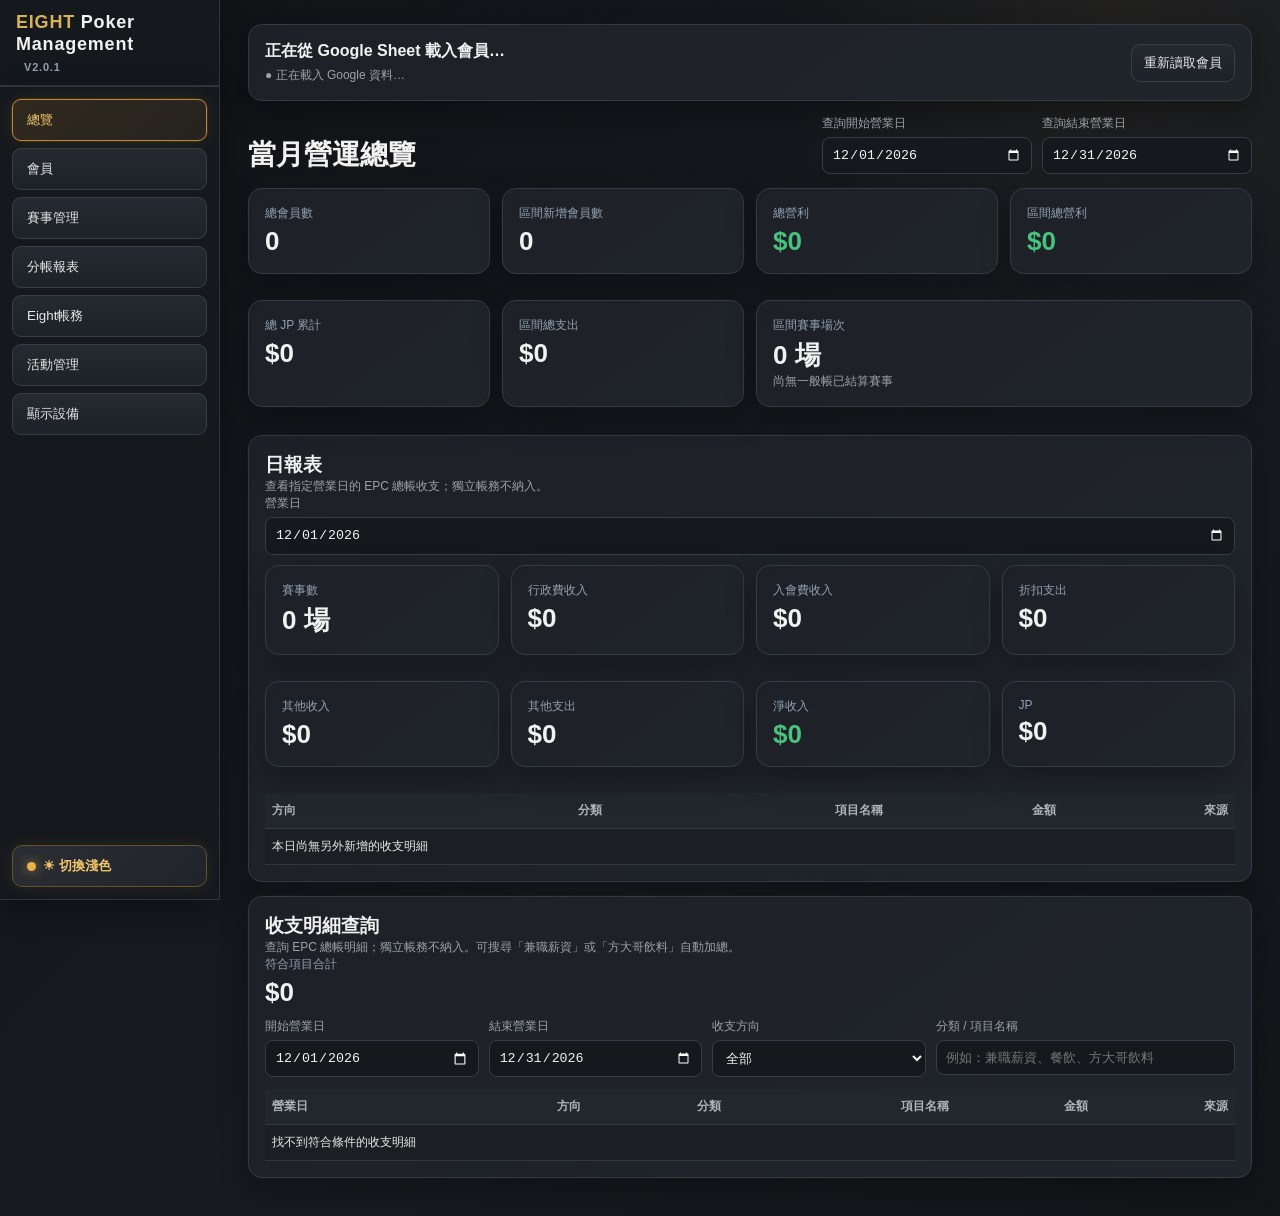
==== commit 6584d7b8: "Fix member loading recovery and expose sync status in V2.0.1" ====
--- a/index.html
+++ b/index.html
@@ -3,7 +3,7 @@
 <head>
 <meta charset="utf-8"/>
 <meta name="viewport" content="width=device-width,initial-scale=1"/>
-<title>EIGHT POKER MANAGEMENT System V2.0</title>
+<title>EIGHT POKER MANAGEMENT V2.0.1</title>
 <style>
 :root{--bg:#0b0f14;--card:#121922;--card2:#17212c;--text:#eef3f8;--muted:#91a0b2;--line:#263443;--accent:#d6b35a;--good:#49c27d;--bad:#ff6b6b}
 *{box-sizing:border-box} body{margin:0;background:var(--bg);color:var(--text);font-family:-apple-system,BlinkMacSystemFont,"Segoe UI","Noto Sans TC",sans-serif}
@@ -1819,7 +1819,7 @@
  }catch(_){document.documentElement.setAttribute('data-epc-theme','dark')}
 })();
 </script><body><script>window.EPC_RECOVERY_READONLY=false;</script>
-<header><div class="brand"><b>EIGHT</b> Poker Management <span class="brand-version">V1</span></div></header>
+<header><div class="brand"><b>EIGHT</b> Poker Management <span class="brand-version">V2.0.1</span></div></header>
 <nav id="nav">
 <button data-page="dashboard" class="active">總覽</button>
 <button data-page="members">會員</button>
@@ -1832,6 +1832,17 @@
 
 <button id="epcThemeToggle" data-theme-control="1" type="button" onclick="event.preventDefault();event.stopPropagation();toggleEpcTheme_();return false;" title="切換深淺色模式"><span class="themeDot"></span><span id="epcThemeText">☀ 切換淺色</span></button></nav>
 <main>
+<div class="card" role="status" aria-live="polite" style="display:flex;gap:12px;align-items:center;flex-wrap:wrap">
+ <div style="flex:1;min-width:220px"><strong id="eightMemberState">會員資料準備載入…</strong><div id="saveState" class="small" style="margin-top:5px">正在啟動系統</div></div>
+ <button id="eightMemberRetry" type="button" onclick="eightReloadMembers_()">重新讀取會員</button>
+</div>
+<script>
+window.addEventListener('error',function(e){
+ if(!e.message)return;
+ var el=document.getElementById('saveState');
+ if(el){el.textContent='畫面執行錯誤：'+e.message;el.style.color='#ff8a8a';}
+});
+</script>
 <div id="actionMsg" style="display:none;position:sticky;top:72px;z-index:20;padding:11px 14px;margin-bottom:12px;border-radius:10px;background:#17212c;border:1px solid #d6b35a;color:#eef3f8;font-weight:700"></div>
 <section id="dashboard" class="page active">
  <div style="display:flex;justify-content:space-between;align-items:end;gap:14px;flex-wrap:wrap;margin-bottom:14px">
@@ -2468,11 +2479,24 @@
 const uid=()=>String(Date.now()).slice(-8)+Math.floor(Math.random()*90+10);
 const CLOUD_API='https://script.google.com/macros/s/AKfycbwj-jLaSTiljcw15_UnhUFv4QxVq5HbNyers3ybU-6IAkwSj_A5X36x-852Xu5MxobS/exec';
 const STACK_API='https://script.google.com/macros/s/AKfycbwJgutjAat9guTMsUgLYymwP0CbOUKpVzWyg5bKe65xa51ysBJas2QMbkjB5B2wpDeJVQ/exec';
-let db=JSON.parse(localStorage.getItem('epcV1')||'null')||{members:[],jpBalance:0,events:[],currentEventId:null};
+function eightReadCache_(key,fallback){
+ try{const value=JSON.parse(localStorage.getItem(key)||'null');return value&&typeof value==='object'&&!Array.isArray(value)?value:fallback;}
+ catch(err){console.warn('Local cache unavailable: '+key,err);return fallback;}
+}
+let db=eightReadCache_('epcV1',{members:[],jpBalance:0,events:[],currentEventId:null});
+// Normalize the minimum schema BEFORE the first render. A fresh/empty browser cache
+// previously crashed at db.settings.businessStart, so initializeCloud() never ran.
+if(!db.settings||typeof db.settings!=='object')db.settings={};
+if(!db.settings.businessStart)db.settings.businessStart='16:00';
+if(!db.settings.businessEnd)db.settings.businessEnd='07:00';
+if(!Array.isArray(db.members))db.members=[];
+if(!Array.isArray(db.events))db.events=[];
+if(!Array.isArray(db.dailyAccounting))db.dailyAccounting=[];
+if(!Array.isArray(db.dailySettlementReports))db.dailySettlementReports=[];
 let cloudRevision=Number(localStorage.getItem('epcCloudRevision')||0);
 let cloudReady=false,cloudSaving=false,cloudSaveTimer=null,cloudPending=false;
 let localDirty=localStorage.getItem('epcLocalDirty')==='1';
-let cloudBase=JSON.parse(localStorage.getItem('epcCloudBase')||'null');
+let cloudBase=eightReadCache_('epcCloudBase',null);
 let liveSyncTimer=null;
 Object.defineProperty(window,'epcDb',{configurable:true,get:()=>db});
 Object.defineProperty(window,'epcCloudRevision',{configurable:true,get:()=>cloudRevision});
@@ -2511,8 +2535,9 @@
    }));
  }catch(err){ console.warn('backup failed',err); }
 }
-const CLOUD_RETRY_DELAYS=[0,1800,4500];
-const CLOUD_TIMEOUT_MS=60000;
+const CLOUD_RETRY_DELAYS=[0,1200];
+const CLOUD_TIMEOUT_MS=15000;
+const CLOUD_PROXY='https://script.googleusercontent.com';
 let cloudReconnectTimer=null;
 function sleep_(ms){return new Promise(r=>setTimeout(r,ms));}
 function isConflictError_(err){return String(err&&err.message||err||'').includes('CLOUD_CONFLICT');}
@@ -2568,6 +2593,8 @@
    try{
      const ping=await cloudGet('ping');
      cloudReady=true;
+     // A ping only proves endpoint reachability; never write stale local data after a failed startup load.
+     if(!cloudBase){ setCloudState('⚠ API 已連線，但正式資料尚未載入',true); return; }
      if(localDirty){
        setCloudState('● 資料庫已恢復｜正在補同步…');
        await saveCloudNow(false);
@@ -2866,35 +2893,77 @@
    }
  },1500);
 }
+let eightCloudLoadBusy_=false,eightMemberLoadBusy_=false;
+function eightMemberStatus_(text,error=false){
+ const el=$('eightMemberState');if(el){el.textContent=text;el.style.color=error?'#ff8a8a':'';}
+}
+function eightRenderMembers_(){
+ // Update the member count even when another module or a focused input defers full rendering.
+ if($('kMembers'))$('kMembers').textContent=String((db.members||[]).length);
+ renderMemberRows();
+}
+async function eightReloadMembers_(){
+ if(eightCloudLoadBusy_||eightMemberLoadBusy_)return;
+ eightMemberLoadBusy_=true;
+ const button=$('eightMemberRetry');if(button)button.disabled=true;
+ eightMemberStatus_('正在從 Google Sheet 讀取會員…');
+ try{
+   // This read must not mark an uninitialized full database ready for writes.
+   const response=await fetchWithTimeout_(CLOUD_API+'?action=members&_='+Date.now(),{cache:'no-store',redirect:'follow'});
+   if(!response.ok)throw new Error('HTTP '+response.status);
+   const result=await response.json();
+   if(!result.ok||!Array.isArray(result.members))throw new Error(result.error||'會員 API 回傳格式不正確');
+   const members=result.members.filter(m=>m&&String(m.id||'').trim());
+   if(result.members.length&&!members.length)throw new Error('會員資料缺少會員編號');
+   if(!members.length){eightMemberStatus_('Google Sheet 回傳 0 筆會員；目前保留畫面原有資料。',true);return;}
+   db.members=mergeFormMembers(db.members,members);
+   epcLastPersistSnapshot_=cloneCloud_(db);
+   eightRenderMembers_();
+   try{localStorage.setItem('epcV1',JSON.stringify(db));}catch(err){setCloudState('會員已載入，但此瀏覽器無法保存快取：'+err.message,true);}
+   eightMemberStatus_('會員已載入 '+db.members.length+' 人｜'+new Date().toLocaleTimeString('zh-TW',{timeZone:'Asia/Taipei'}));
+ }catch(err){
+   eightMemberStatus_('會員讀取失敗：'+String(err&&err.message||err)+'。請按「重新讀取會員」。',true);
+ }finally{eightMemberLoadBusy_=false;if(button)button.disabled=false;}
+}
 async function initializeCloud(){
+ if(eightCloudLoadBusy_)return;
+ eightCloudLoadBusy_=true;
+ const button=$('eightMemberRetry');if(button)button.disabled=true;
  setCloudState('● 正在載入 Google 資料…');
+ eightMemberStatus_('正在從 Google Sheet 載入會員…');
+ let loaded=false;
  try{
    const res=await cloudGet('load');
    if(!res || !res.data || typeof res.data!=='object')throw new Error('GOOGLE_DATA_EMPTY');
    let remote=cloneCloud_(res.data);
    remote=preserveMembers_({members:[]},remote,res.members);
+   if(!remote.settings||typeof remote.settings!=='object')remote.settings={};
+   if(!remote.settings.businessStart)remote.settings.businessStart='16:00';
+   if(!remote.settings.businessEnd)remote.settings.businessEnd='07:00';
+   for(const key of ['members','events','dailyAccounting','dailySettlementReports'])if(!Array.isArray(remote[key]))remote[key]=[];
    db=remote;
    cloudRevision=Number(res.revision||0);
    setCloudBase_(remote);
-   localDirty=false;
-   cloudPending=false;
-   localStorage.removeItem('epcLocalDirty');
-   localStorage.setItem('epcCloudRevision',String(cloudRevision));
-   localStorage.setItem('epcV1',JSON.stringify(db));
-   if(!db.settings)db.settings={};
-   if(!db.settings.businessStart)db.settings.businessStart='16:00';
-   if(!db.settings.businessEnd)db.settings.businessEnd='07:00';
-   if(!Array.isArray(db.dailySettlementReports))db.dailySettlementReports=[];
-   cloudReady=true;
+   localDirty=false;cloudPending=false;cloudReady=true;
    epcLastPersistSnapshot_=cloneCloud_(db);
-   render();
+   loaded=true;
+   try{
+     localStorage.removeItem('epcLocalDirty');
+     localStorage.setItem('epcCloudRevision',String(cloudRevision));
+     localStorage.setItem('epcV1',JSON.stringify(db));
+   }catch(err){console.warn('Cloud loaded but local cache unavailable',err);}
+   eightRenderMembers_();
+   eightMemberStatus_('會員已載入 '+db.members.length+' 人');
    setCloudState('● Google 資料已載入｜Revision '+cloudRevision);
+   try{render();}catch(err){setCloudState('資料已載入；部分畫面錯誤：'+err.message,true);}
  }catch(err){
-   cloudReady=false;
+   if(!loaded)cloudReady=false;
    console.error('Google startup load failed',err);
-   setCloudState('⚠ Google 資料載入失敗｜'+String(err&&err.message||err),true);
-   render();
- }
+   setCloudState('⚠ 完整資料載入失敗：'+String(err&&err.message||err)+'｜嘗試單獨讀取會員',true);
+ }finally{
+   eightCloudLoadBusy_=false;if(button)button.disabled=false;
+ }
+ if(!loaded||!db.members.length)await eightReloadMembers_();
 }
 async function refreshFormMembers(saveAfter=true){
  if(epcEditLocked_())return false;
@@ -6076,7 +6145,7 @@
  if(b&&b.parentElement)b.parentElement.style.display='none';
 })();
 
-render();
+try{render();}catch(err){console.error('Initial render failed',err);setCloudState('初始畫面錯誤：'+err.message+'｜繼續載入雲端會員',true);}
 window.addEventListener('online',()=>{cloudReady=true;setCloudState('● 網路已恢復｜檢查資料庫同步…');scheduleCloudReconnect_();});
 window.addEventListener('offline',()=>{cloudReady=false;setCloudState('⚠ 網路已離線｜本機資料安全保存',true);});
 setInterval(()=>{if(!cloudSaving && (!cloudReady||localDirty))scheduleCloudReconnect_();},30000);
@@ -6377,4 +6446,4 @@
   box.textContent="Firebase 唯讀盤點｜會員 "+a.memberCount+"｜賽事 "+a.eventCount+"｜最新賽事 "+(a.latestEventDate||"—")+"｜SHA-256 "+(a.snapshotHashOk?"通過":"失敗")+"｜Revision "+a.legacyRevision;
  }catch(e){alert("唯讀盤點失敗："+String(e&&e.message||e));}
 }
-</script></body></html>+</script></body></html>
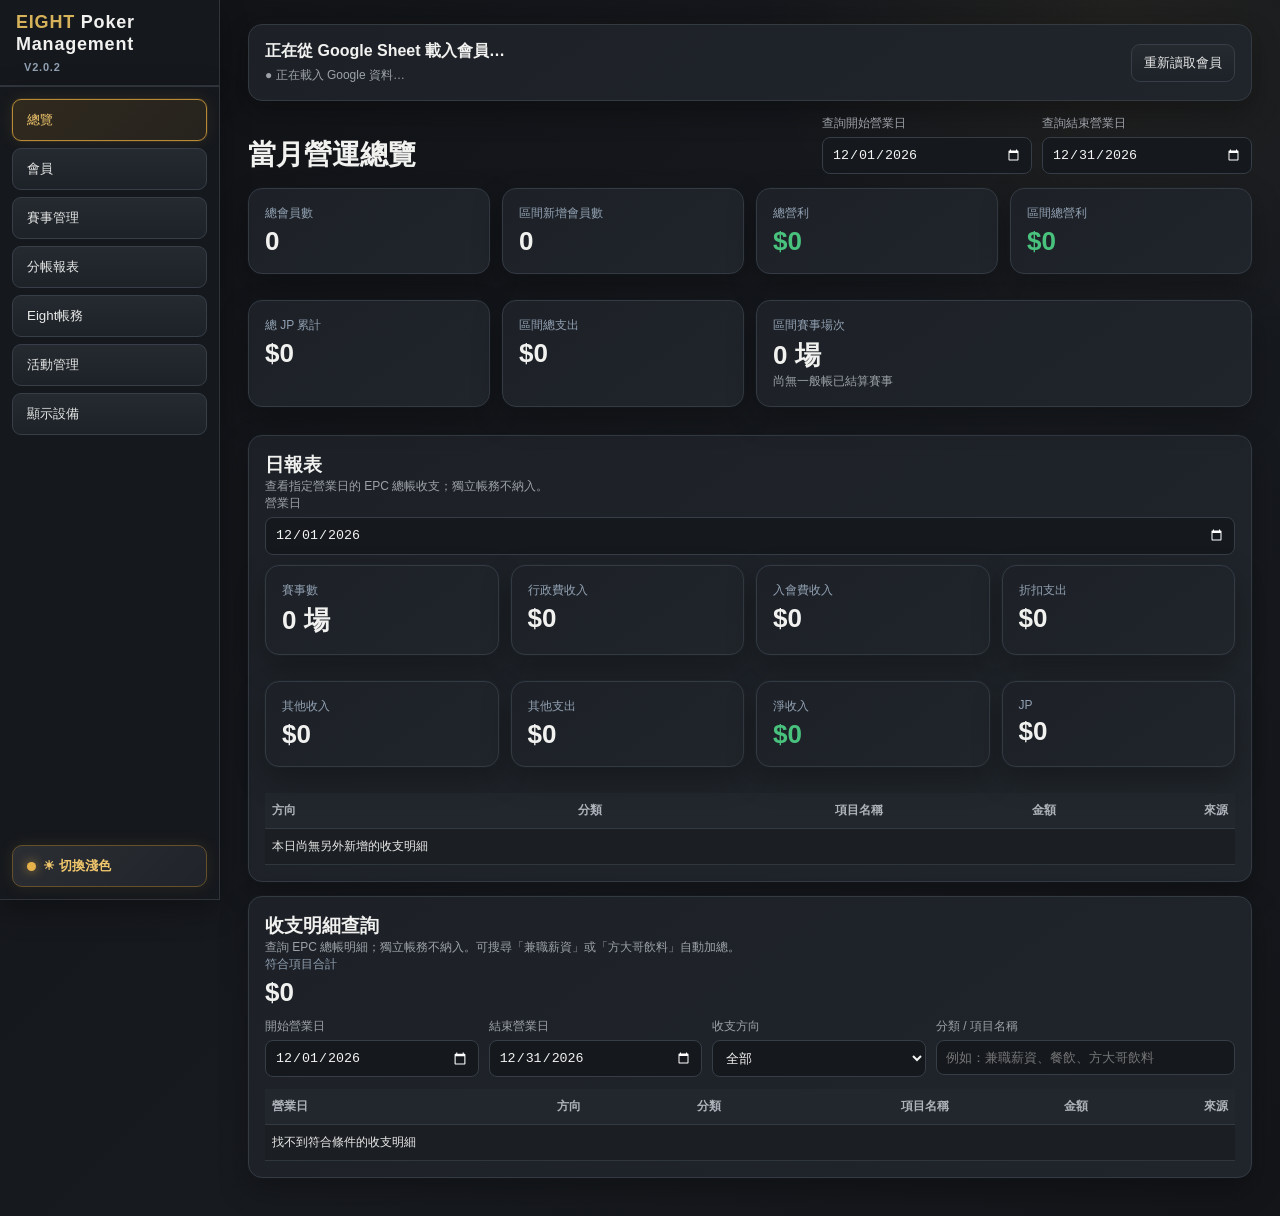
==== commit b0383654: "Fix legacy member history crash before cloud initialization (V2.0.2)" ====
--- a/index.html
+++ b/index.html
@@ -3,7 +3,7 @@
 <head>
 <meta charset="utf-8"/>
 <meta name="viewport" content="width=device-width,initial-scale=1"/>
-<title>EIGHT POKER MANAGEMENT V2.0.1</title>
+<title>EIGHT POKER MANAGEMENT V2.0.2</title>
 <style>
 :root{--bg:#0b0f14;--card:#121922;--card2:#17212c;--text:#eef3f8;--muted:#91a0b2;--line:#263443;--accent:#d6b35a;--good:#49c27d;--bad:#ff6b6b}
 *{box-sizing:border-box} body{margin:0;background:var(--bg);color:var(--text);font-family:-apple-system,BlinkMacSystemFont,"Segoe UI","Noto Sans TC",sans-serif}
@@ -1819,7 +1819,7 @@
  }catch(_){document.documentElement.setAttribute('data-epc-theme','dark')}
 })();
 </script><body><script>window.EPC_RECOVERY_READONLY=false;</script>
-<header><div class="brand"><b>EIGHT</b> Poker Management <span class="brand-version">V2.0.1</span></div></header>
+<header><div class="brand"><b>EIGHT</b> Poker Management <span class="brand-version">V2.0.2</span></div></header>
 <nav id="nav">
 <button data-page="dashboard" class="active">總覽</button>
 <button data-page="members">會員</button>
@@ -2507,14 +2507,35 @@
  const el=$('saveState'); if(!el)return;
  el.textContent=text; el.style.color=isError?'#ff8a8a':'';
 }
+function memberHistory_(member){
+ if(!member||typeof member!=='object')return [];
+ const raw=member.history;
+ if(Array.isArray(raw))return raw.filter(x=>x&&typeof x==='object'&&!Array.isArray(x));
+ let parsed=raw;
+ if(typeof parsed==='string'){
+   try{parsed=JSON.parse(parsed);}catch(_){parsed=null;}
+ }
+ let rows=[];
+ if(Array.isArray(parsed))rows=parsed;
+ else if(parsed&&typeof parsed==='object'){
+   rows=parsed.eventId!=null?[parsed]:Object.values(parsed);
+ }
+ rows=rows.filter(x=>x&&typeof x==='object'&&!Array.isArray(x)&&x.eventId!=null);
+ // Keep the original legacy value when adapting a non-array history in memory.
+ if(raw!=null&&raw!==''&&!Object.prototype.hasOwnProperty.call(member,'_legacyHistory'))member._legacyHistory=raw;
+ member.history=rows;
+ return rows;
+}
 function mergeFormMembers(baseMembers,formMembers){
  const base=Array.isArray(baseMembers)?baseMembers:[];
  const forms=Array.isArray(formMembers)?formMembers:[];
- const map=new Map(base.map(m=>[String(m.id||''),m]));
+ const map=new Map(base.filter(m=>m&&typeof m==='object').map(m=>{memberHistory_(m);return [String(m.id||''),m];}));
  forms.forEach(f=>{
+   if(!f||typeof f!=='object')return;
+   memberHistory_(f);
    const id=String(f.id||'').trim(); if(!id)return;
    const old=map.get(id)||{};
-   map.set(id,{...old,...f,group:old.group||f.group||'',note:old.note||f.note||'',history:Array.isArray(old.history)?old.history:(f.history||[]),createdAt:old.createdAt||f.createdAt||null,createdDate:f.createdDate||old.createdDate||'',source:'Form Responses 1'});
+   map.set(id,{...old,...f,group:old.group||f.group||'',note:old.note||f.note||'',history:Array.isArray(old.history)?memberHistory_(old):memberHistory_(f),createdAt:old.createdAt||f.createdAt||null,createdDate:f.createdDate||old.createdDate||'',source:'Form Responses 1'});
  });
  return [...map.values()];
 }
@@ -3212,13 +3233,14 @@
  const validEventIds=new Set((db.events||[]).map(e=>String(e.id)));
  let changed=false;
  (db.members||[]).forEach(m=>{
-   const before=(m.history||[]).length;
-   m.history=(m.history||[]).filter(h=>h && h.eventId!=null && validEventIds.has(String(h.eventId)));
+   const before=memberHistory_(m).length;
+   m.history=memberHistory_(m).filter(h=>h && h.eventId!=null && validEventIds.has(String(h.eventId)));
    if(m.history.length!==before)changed=true;
  });
  if(changed)localStorage.setItem('epcV1',JSON.stringify(db));
 }
-cleanupOrphanMemberHistory();
+// Cleanup is only performed by explicit event deletion, never during startup.
+// Cached events may be incomplete before cloud loading has finished.
 
 
 function hmMinutes(v,fallback){
@@ -4008,7 +4030,7 @@
  // 賽事是分帳報表的唯一來源。刪除賽事時，同步移除所有會員歷史，
  // 分帳報表與 EPC 帳務會立即依現存賽事重算，不保留孤兒結算資料。
  (db.members||[]).forEach(m=>{
-   m.history=(m.history||[]).filter(h=>String(h.eventId)!==String(id));
+   m.history=memberHistory_(m).filter(h=>String(h.eventId)!==String(id));
  });
  db.events.splice(index,1);
  cleanupOrphanMemberHistory();
@@ -4657,11 +4679,11 @@
  
  let v=validateSettlement();
  if(!v.ok){closeSettlementConfirm();actionMsg(v.msg,true);return;}
- db.members.forEach(m=>m.history=(m.history||[]).filter(h=>h.eventId!==e.id));
+ db.members.forEach(m=>m.history=memberHistory_(m).filter(h=>h.eventId!==e.id));
  e.players.forEach(p=>{
    let m=db.members.find(x=>x.id===p.memberId);if(!m)return;
    let c=calcPlayerForEvent(p,e);
-   m.history=m.history||[];
+   m.history=memberHistory_(m);
    m.history.push({eventId:e.id,date:e.date,eventSeq:e.seq,level:e.level,groups:c.groups,paid:c.paid,prize:+p.prize||0,net:(+p.prize||0)-c.paid,group:p.group||m.name});
  });
  let acc=accountingInfo(e);
@@ -4684,7 +4706,7 @@
  const label=`${businessDateForEvent(e)} ${eventDisplayName_(e)} ${Number(e.level||0).toLocaleString()} 賽事`;
  if(!confirm(`確定要解鎖「${label}」嗎？\n\n解鎖後可修改買入、優惠、籌碼、獎金與帳務。\n原本的會員結算紀錄會先移除，修改完成後請重新「正式結算」。`))return;
  (db.members||[]).forEach(m=>{
-   m.history=(m.history||[]).filter(h=>String(h.eventId)!==String(e.id));
+   m.history=memberHistory_(m).filter(h=>String(h.eventId)!==String(e.id));
  });
  e.status='進行中';
  delete e.finalJP;
@@ -4807,7 +4829,7 @@
 }
 
 function memberHistoryInRange(m,from,to){
- const h=Array.isArray(m&&m.history)?m.history:[];
+ const h=memberHistory_(m);
  return h.filter(x=>{const d=String(x.date||'');return d&&(!from||d>=from)&&(!to||d<=to);});
 }
 function renderMemberRows(){
@@ -6447,3 +6469,4 @@
  }catch(e){alert("唯讀盤點失敗："+String(e&&e.message||e));}
 }
 </script></body></html>
+
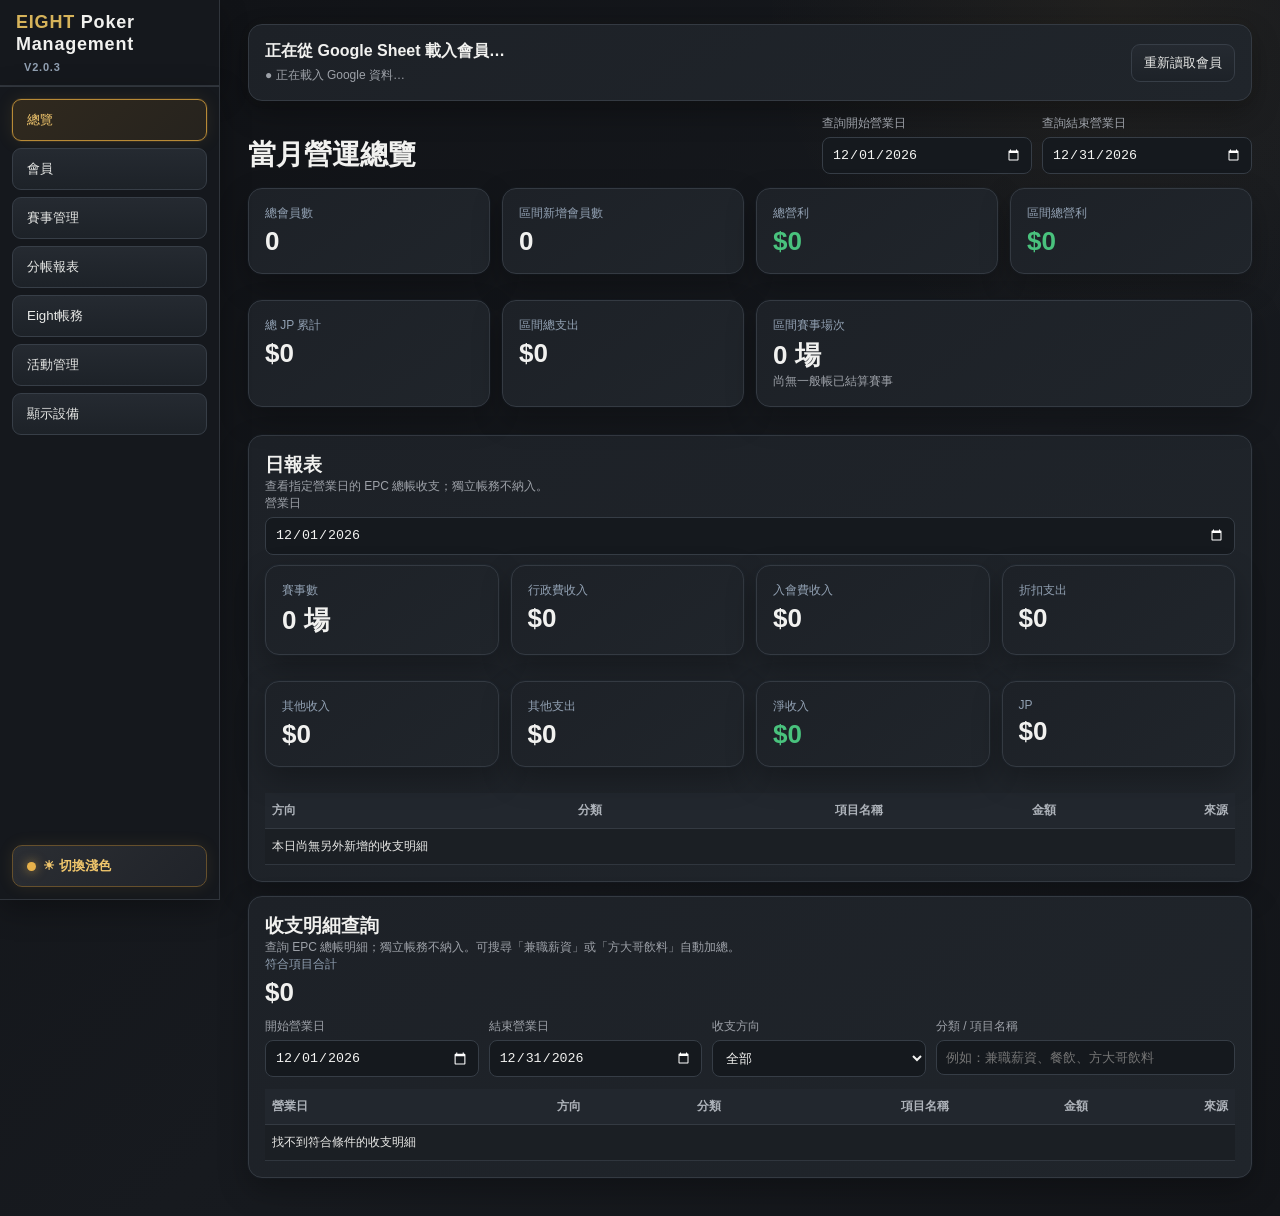
==== commit 756abb61: "Prevent deleted members returning during cloud merges; verify deletion before success (V2.0.3)" ====
--- a/index.html
+++ b/index.html
@@ -3,7 +3,7 @@
 <head>
 <meta charset="utf-8"/>
 <meta name="viewport" content="width=device-width,initial-scale=1"/>
-<title>EIGHT POKER MANAGEMENT V2.0.2</title>
+<title>EIGHT POKER MANAGEMENT V2.0.3</title>
 <style>
 :root{--bg:#0b0f14;--card:#121922;--card2:#17212c;--text:#eef3f8;--muted:#91a0b2;--line:#263443;--accent:#d6b35a;--good:#49c27d;--bad:#ff6b6b}
 *{box-sizing:border-box} body{margin:0;background:var(--bg);color:var(--text);font-family:-apple-system,BlinkMacSystemFont,"Segoe UI","Noto Sans TC",sans-serif}
@@ -1819,7 +1819,7 @@
  }catch(_){document.documentElement.setAttribute('data-epc-theme','dark')}
 })();
 </script><body><script>window.EPC_RECOVERY_READONLY=false;</script>
-<header><div class="brand"><b>EIGHT</b> Poker Management <span class="brand-version">V2.0.2</span></div></header>
+<header><div class="brand"><b>EIGHT</b> Poker Management <span class="brand-version">V2.0.3</span></div></header>
 <nav id="nav">
 <button data-page="dashboard" class="active">總覽</button>
 <button data-page="members">會員</button>
@@ -2539,11 +2539,26 @@
  });
  return [...map.values()];
 }
+function memberDeletionMap_(...sources){
+ const map=new Map();
+ for(const source of sources){
+   const records=source&&source.memberDeletions;
+   if(!records||typeof records!=='object'||Array.isArray(records))continue;
+   for(const [id,record] of Object.entries(records)){
+     if(!record||typeof record!=='object'||!(Number(record.deletedAt)>0))continue;
+     const key=String(id).trim(),old=map.get(key);
+     if(key&&(!old||Number(record.deletedAt)>Number(old.deletedAt)))map.set(key,record);
+   }
+ }
+ return Object.fromEntries(map);
+}
 function preserveMembers_(local,merged,formMembers){
  if(!merged||typeof merged!=='object')merged={};
+ const deletions=memberDeletionMap_(local,merged);
  let members=mergeFormMembers((merged&&merged.members)||[],formMembers||[]);
  members=mergeFormMembers(members,(local&&local.members)||[]);
- merged.members=members;
+ merged.memberDeletions=deletions;
+ merged.members=members.filter(m=>!Object.prototype.hasOwnProperty.call(deletions,String(m.id||'').trim()));
  return merged;
 }
 function makeWriteId(){
@@ -2930,14 +2945,14 @@
  eightMemberStatus_('正在從 Google Sheet 讀取會員…');
  try{
    // This read must not mark an uninitialized full database ready for writes.
-   const response=await fetchWithTimeout_(CLOUD_API+'?action=members&_='+Date.now(),{cache:'no-store',redirect:'follow'});
+   const response=await fetchWithTimeout_(CLOUD_API+'?action=load&_='+Date.now(),{cache:'no-store',redirect:'follow'});
    if(!response.ok)throw new Error('HTTP '+response.status);
    const result=await response.json();
    if(!result.ok||!Array.isArray(result.members))throw new Error(result.error||'會員 API 回傳格式不正確');
    const members=result.members.filter(m=>m&&String(m.id||'').trim());
    if(result.members.length&&!members.length)throw new Error('會員資料缺少會員編號');
-   if(!members.length){eightMemberStatus_('Google Sheet 回傳 0 筆會員；目前保留畫面原有資料。',true);return;}
-   db.members=mergeFormMembers(db.members,members);
+   db.memberDeletions=memberDeletionMap_(db,result.data);
+   db=preserveMembers_(db,db,members);
    epcLastPersistSnapshot_=cloneCloud_(db);
    eightRenderMembers_();
    try{localStorage.setItem('epcV1',JSON.stringify(db));}catch(err){setCloudState('會員已載入，但此瀏覽器無法保存快取：'+err.message,true);}
@@ -2989,7 +3004,8 @@
 async function refreshFormMembers(saveAfter=true){
  if(epcEditLocked_())return false;
  try{
-   const res=await cloudGet('members');
+   const res=await cloudGet('load');
+   db.memberDeletions=memberDeletionMap_(db,res.data);
    const before=JSON.stringify((db.members||[]).map(m=>[m.id,m.name,m.group,m.note,m.createdDate]));
    db=preserveMembers_(db,db,res.members);
    localStorage.setItem('epcV1',JSON.stringify(db));
@@ -3043,12 +3059,13 @@
    const remoteRevision=Number(latest.revision||0);
    const base=cloudBase&&typeof cloudBase==='object'?cloneCloud_(cloudBase):cloneCloud_(remote);
    const localAtStart=cloneCloud_(db);
-   if((!localAtStart.members||!localAtStart.members.length) && Array.isArray(remote.members) && remote.members.length){
+   if((!localAtStart.members||!localAtStart.members.length) && Array.isArray(remote.members) && remote.members.some(m=>!Object.prototype.hasOwnProperty.call(memberDeletionMap_(localAtStart,remote),String(m.id||'').trim()))){
      throw new Error('EMPTY_LOCAL_WRITE_BLOCKED');
    }
 
    let candidate=mergeCloud3_(base,localAtStart,remote);
    candidate=preserveManualDiscountEdits_(localAtStart,candidate);
+   candidate.memberDeletions=memberDeletionMap_(base,localAtStart,remote,candidate);
    candidate=preserveMembers_(localAtStart,candidate,latest.members);
 
    setCloudState('● 正在儲存合併後資料…');
@@ -3601,6 +3618,7 @@
  if(editingMemberId)return saveMemberEdit();
  const name=$('mName').value.trim(); if(!name)return alert('請輸入會員名稱');
  const id=String($('mId').value.trim()||uid());
+ if(Object.prototype.hasOwnProperty.call(memberDeletionMap_(db),id))return alert('此會員編號已有刪除紀錄，請使用新的會員編號，避免舊資料重新出現。');
  if((db.members||[]).some(m=>String(m.id||'').trim()===id))return alert('此會員 ID 已存在，請確認後再新增。');
  const group=$('mGroup').value.trim(), note=$('mNote').value.trim();
  const btn=$('memberSaveBtn'); if(btn){btn.disabled=true;btn.textContent='新增中…';}
@@ -3640,26 +3658,47 @@
  const label=m?.name||m?.id||'此會員';
  askDeleteConfirm(`確定要刪除會員「${label}」嗎？\n若此會員來自會員資料表，也會同步從 Form Responses 1 刪除。`,()=>performDelMember(id));
 }
+let eightMemberDeleteBusy_=false;
 async function performDelMember(id){
- const sid=String(id);
- const used=(db.events||[]).some(e=>(e.players||[]).some(p=>String(p.memberId)===sid));
+ const sid=String(id).trim();
+ if(eightMemberDeleteBusy_)return;
+ if(!cloudReady||!cloudBase||eightCloudLoadBusy_||eightMemberLoadBusy_)return alert('請先完成雲端資料載入，再刪除會員。');
+ if(cloudSaving)return alert('目前正在儲存資料，請同步完成後再刪除會員。');
+ const m=(db.members||[]).find(x=>String(x.id).trim()===sid);
+ if(!m)return;
+ const used=(db.events||[]).some(e=>(e.players||[]).some(p=>String(p.memberId).trim()===sid))||memberHistory_(m).length>0;
  if(used)return alert('此會員已有賽事紀錄，不能直接刪除，以免破壞歷史帳務。');
- const m=(db.members||[]).find(x=>String(x.id)===sid);
+ eightMemberDeleteBusy_=true;
+ let deletionPending=false;
  try{
-   if(cloudReady && m && String(m.source||'').includes('Form Responses')){
-     setCloudState('● 正在刪除會員…');
-     await cloudPost({action:'deleteMember',memberId:sid});
-   }
-   db.members=(db.members||[]).filter(x=>String(x.id)!==sid);
+   setCloudState('● 正在刪除會員並確認雲端結果…');
+   // IDs identify the same member regardless of the cached source label.
+   await cloudPost({action:'deleteMember',memberId:sid});
+   db.memberDeletions=memberDeletionMap_(db);
+   db.memberDeletions[sid]={deletedAt:Date.now()};
+   db=preserveMembers_(db,db,[]);
+   deletionPending=true;
    persist();
-   renderMemberRows();
-   actionMsg('會員已刪除');
-   if(cloudReady)await saveCloudNow();
+   clearTimeout(cloudSaveTimer);
+   eightRenderMembers_();
+   const saved=await saveCloudNow();
+   if(!saved)throw new Error('刪除紀錄尚未完成雲端同步，請保持頁面開啟並等待重試');
+   const verified=await cloudGet('load');
+   const deletions=memberDeletionMap_(verified.data);
+   if(!Object.prototype.hasOwnProperty.call(deletions,sid))throw new Error('雲端尚未確認刪除紀錄');
+   db.memberDeletions=memberDeletionMap_(db,verified.data);
+   db=preserveMembers_(db,db,verified.members);
+   localStorage.setItem('epcV1',JSON.stringify(db));
+   epcLastPersistSnapshot_=cloneCloud_(db);
+   eightRenderMembers_();
+   eightMemberStatus_('會員已載入 '+db.members.length+' 人');
+   actionMsg('會員已刪除，雲端確認完成');
  }catch(err){
    console.error('delete member failed',err);
-   alert('會員刪除失敗：'+String(err.message||err));
-   setCloudState('● 刪除會員失敗',true);
- }
+   const message=(deletionPending?'會員刪除待確認：':'會員刪除失敗：')+String(err.message||err);
+   actionMsg(message,true);
+   setCloudState(message,true);
+ }finally{eightMemberDeleteBusy_=false;}
 }
 let editingMemberId=null;
 function editMember(id){
@@ -6470,3 +6509,4 @@
 }
 </script></body></html>
 
+
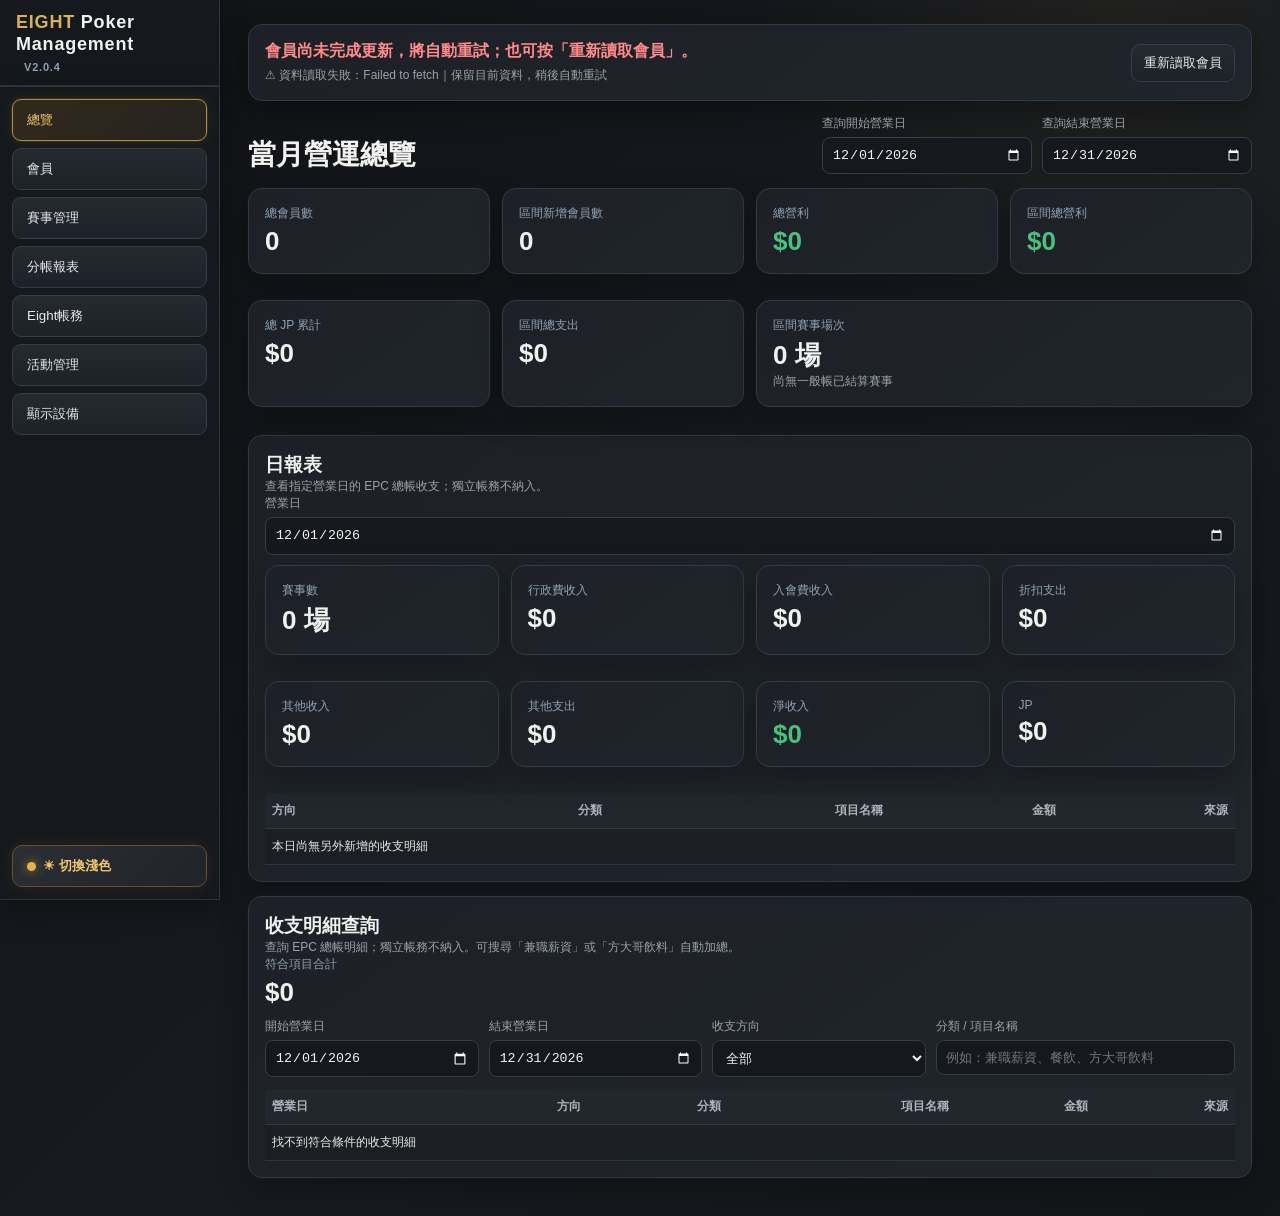
==== commit 0841f947: "Handle slow Google reads and reload after reconnect without false success (V2.0.4)" ====
--- a/index.html
+++ b/index.html
@@ -3,7 +3,7 @@
 <head>
 <meta charset="utf-8"/>
 <meta name="viewport" content="width=device-width,initial-scale=1"/>
-<title>EIGHT POKER MANAGEMENT V2.0.3</title>
+<title>EIGHT POKER MANAGEMENT V2.0.4</title>
 <style>
 :root{--bg:#0b0f14;--card:#121922;--card2:#17212c;--text:#eef3f8;--muted:#91a0b2;--line:#263443;--accent:#d6b35a;--good:#49c27d;--bad:#ff6b6b}
 *{box-sizing:border-box} body{margin:0;background:var(--bg);color:var(--text);font-family:-apple-system,BlinkMacSystemFont,"Segoe UI","Noto Sans TC",sans-serif}
@@ -1819,7 +1819,7 @@
  }catch(_){document.documentElement.setAttribute('data-epc-theme','dark')}
 })();
 </script><body><script>window.EPC_RECOVERY_READONLY=false;</script>
-<header><div class="brand"><b>EIGHT</b> Poker Management <span class="brand-version">V2.0.3</span></div></header>
+<header><div class="brand"><b>EIGHT</b> Poker Management <span class="brand-version">V2.0.4</span></div></header>
 <nav id="nav">
 <button data-page="dashboard" class="active">總覽</button>
 <button data-page="members">會員</button>
@@ -2572,7 +2572,8 @@
  }catch(err){ console.warn('backup failed',err); }
 }
 const CLOUD_RETRY_DELAYS=[0,1200];
-const CLOUD_TIMEOUT_MS=15000;
+const CLOUD_TIMEOUT_MS=45000;
+let eightFullLoadVerified_=false;
 const CLOUD_PROXY='https://script.googleusercontent.com';
 let cloudReconnectTimer=null;
 function sleep_(ms){return new Promise(r=>setTimeout(r,ms));}
@@ -2603,21 +2604,31 @@
      throw err;
    }
  }
+ try{return await eightReadCloudJson_(payload);}
+ catch(err){cloudReady=false;scheduleCloudReconnect_();throw err;}
+}
+async function eightReadCloudJson_(action){
  let lastErr=null;
- for(let i=0;i<CLOUD_RETRY_DELAYS.length;i++){
-   if(CLOUD_RETRY_DELAYS[i])await sleep_(CLOUD_RETRY_DELAYS[i]);
+ for(let attempt=0;attempt<CLOUD_RETRY_DELAYS.length;attempt++){
+   if(CLOUD_RETRY_DELAYS[attempt])await sleep_(CLOUD_RETRY_DELAYS[attempt]);
+   const controller=new AbortController();
+   const timer=setTimeout(()=>controller.abort(),CLOUD_TIMEOUT_MS);
+   const slowTimer=setTimeout(()=>{
+     if(eightCloudLoadBusy_||eightMemberLoadBusy_)eightMemberStatus_('Google 回應較慢，仍在讀取會員，請稍候…');
+   },12000);
    try{
-     const r=await fetchWithTimeout_(CLOUD_API+'?action='+encodeURIComponent(payload)+'&_='+Date.now(),{cache:'no-store',redirect:'follow'});
-     if(!r.ok)throw new Error('HTTP '+r.status);
-     const j=await r.json();
-     if(!j.ok)throw new Error(j.error||'Cloud API error');
-     cloudReady=true;
-     return j;
-   }catch(err){ lastErr=err; }
- }
- cloudReady=false;
- scheduleCloudReconnect_();
- throw lastErr||new Error('CLOUD_UNAVAILABLE');
+     const response=await fetch(CLOUD_API+'?action='+encodeURIComponent(action)+'&_='+Date.now(),{cache:'no-store',redirect:'follow',signal:controller.signal});
+     if(!response.ok)throw new Error('HTTP '+response.status);
+     // Keep the deadline active until the response body is fully read.
+     const result=await response.json();
+     if(!result.ok)throw new Error(result.error||'Google API 回傳失敗');
+     return result;
+   }catch(err){
+     lastErr=controller.signal.aborted?new Error('Google 回應逾時（等待 45 秒）'):err;
+     if(attempt+1<CLOUD_RETRY_DELAYS.length&&(eightCloudLoadBusy_||eightMemberLoadBusy_))eightMemberStatus_('Google 暫時未回應，正在自動重試（第 '+(attempt+2)+' 次）…');
+   }finally{clearTimeout(timer);clearTimeout(slowTimer);}
+ }
+ throw lastErr||new Error('無法連線至 Google');
 }
 async function cloudGet(action){return cloudRequest_('GET',action);}
 async function cloudPost(payload){return cloudRequest_('POST',payload);}
@@ -2625,17 +2636,21 @@
  if(cloudReconnectTimer)return;
  cloudReconnectTimer=setTimeout(async()=>{
    cloudReconnectTimer=null;
-   if(cloudSaving)return scheduleCloudReconnect_();
+   if(cloudSaving||eightCloudLoadBusy_||eightMemberLoadBusy_)return scheduleCloudReconnect_();
    try{
      const ping=await cloudGet('ping');
+     // Reachability alone does not prove the member list or full database loaded.
+     if(!eightFullLoadVerified_){
+       setCloudState('● 連線已恢復，正在重新載入資料…');
+       await initializeCloud();
+       return;
+     }
      cloudReady=true;
-     // A ping only proves endpoint reachability; never write stale local data after a failed startup load.
-     if(!cloudBase){ setCloudState('⚠ API 已連線，但正式資料尚未載入',true); return; }
      if(localDirty){
        setCloudState('● 資料庫已恢復｜正在補同步…');
        await saveCloudNow(false);
      }else{
-       setCloudState('● 資料庫連線已恢復');
+       await eightReloadMembers_();
      }
    }catch(err){
      setCloudState('⚠ 資料庫暫時離線｜本機資料安全保存｜將自動重連',true);
@@ -2940,14 +2955,13 @@
 }
 async function eightReloadMembers_(){
  if(eightCloudLoadBusy_||eightMemberLoadBusy_)return;
+ if(!eightFullLoadVerified_)return initializeCloud();
  eightMemberLoadBusy_=true;
  const button=$('eightMemberRetry');if(button)button.disabled=true;
  eightMemberStatus_('正在從 Google Sheet 讀取會員…');
  try{
    // This read must not mark an uninitialized full database ready for writes.
-   const response=await fetchWithTimeout_(CLOUD_API+'?action=load&_='+Date.now(),{cache:'no-store',redirect:'follow'});
-   if(!response.ok)throw new Error('HTTP '+response.status);
-   const result=await response.json();
+   const result=await eightReadCloudJson_('load');
    if(!result.ok||!Array.isArray(result.members))throw new Error(result.error||'會員 API 回傳格式不正確');
    const members=result.members.filter(m=>m&&String(m.id||'').trim());
    if(result.members.length&&!members.length)throw new Error('會員資料缺少會員編號');
@@ -2957,8 +2971,10 @@
    eightRenderMembers_();
    try{localStorage.setItem('epcV1',JSON.stringify(db));}catch(err){setCloudState('會員已載入，但此瀏覽器無法保存快取：'+err.message,true);}
    eightMemberStatus_('會員已載入 '+db.members.length+' 人｜'+new Date().toLocaleTimeString('zh-TW',{timeZone:'Asia/Taipei'}));
+   setCloudState(eightFullLoadVerified_?'● 會員資料讀取完成':'● 會員讀取完成，完整資料仍待載入');
  }catch(err){
-   eightMemberStatus_('會員讀取失敗：'+String(err&&err.message||err)+'。請按「重新讀取會員」。',true);
+   eightMemberStatus_('會員讀取失敗：'+String(err&&err.message||err)+'。已保留目前畫面資料，將自動重試。',true);
+   cloudReady=false;scheduleCloudReconnect_();
  }finally{eightMemberLoadBusy_=false;if(button)button.disabled=false;}
 }
 async function initializeCloud(){
@@ -2977,14 +2993,15 @@
    if(!remote.settings.businessStart)remote.settings.businessStart='16:00';
    if(!remote.settings.businessEnd)remote.settings.businessEnd='07:00';
    for(const key of ['members','events','dailyAccounting','dailySettlementReports'])if(!Array.isArray(remote[key]))remote[key]=[];
-   db=remote;
+   const pendingLocal=localDirty&&cloudBase;
+   db=pendingLocal?preserveMembers_(db,mergeCloud3_(cloudBase,db,remote),res.members):remote;
    cloudRevision=Number(res.revision||0);
    setCloudBase_(remote);
-   localDirty=false;cloudPending=false;cloudReady=true;
+   localDirty=!!pendingLocal;cloudPending=!!pendingLocal;cloudReady=true;eightFullLoadVerified_=true;
    epcLastPersistSnapshot_=cloneCloud_(db);
    loaded=true;
    try{
-     localStorage.removeItem('epcLocalDirty');
+     if(localDirty)localStorage.setItem('epcLocalDirty','1');else localStorage.removeItem('epcLocalDirty');
      localStorage.setItem('epcCloudRevision',String(cloudRevision));
      localStorage.setItem('epcV1',JSON.stringify(db));
    }catch(err){console.warn('Cloud loaded but local cache unavailable',err);}
@@ -2995,11 +3012,13 @@
  }catch(err){
    if(!loaded)cloudReady=false;
    console.error('Google startup load failed',err);
-   setCloudState('⚠ 完整資料載入失敗：'+String(err&&err.message||err)+'｜嘗試單獨讀取會員',true);
+   setCloudState('⚠ 資料讀取失敗：'+String(err&&err.message||err)+'｜保留目前資料，稍後自動重試',true);
+   eightMemberStatus_('會員尚未完成更新，將自動重試；也可按「重新讀取會員」。',true);
+   scheduleCloudReconnect_();
  }finally{
    eightCloudLoadBusy_=false;if(button)button.disabled=false;
  }
- if(!loaded||!db.members.length)await eightReloadMembers_();
+ if(loaded&&localDirty)scheduleCloudSave();
 }
 async function refreshFormMembers(saveAfter=true){
  if(epcEditLocked_())return false;
@@ -6510,3 +6529,4 @@
 </script></body></html>
 
 
+
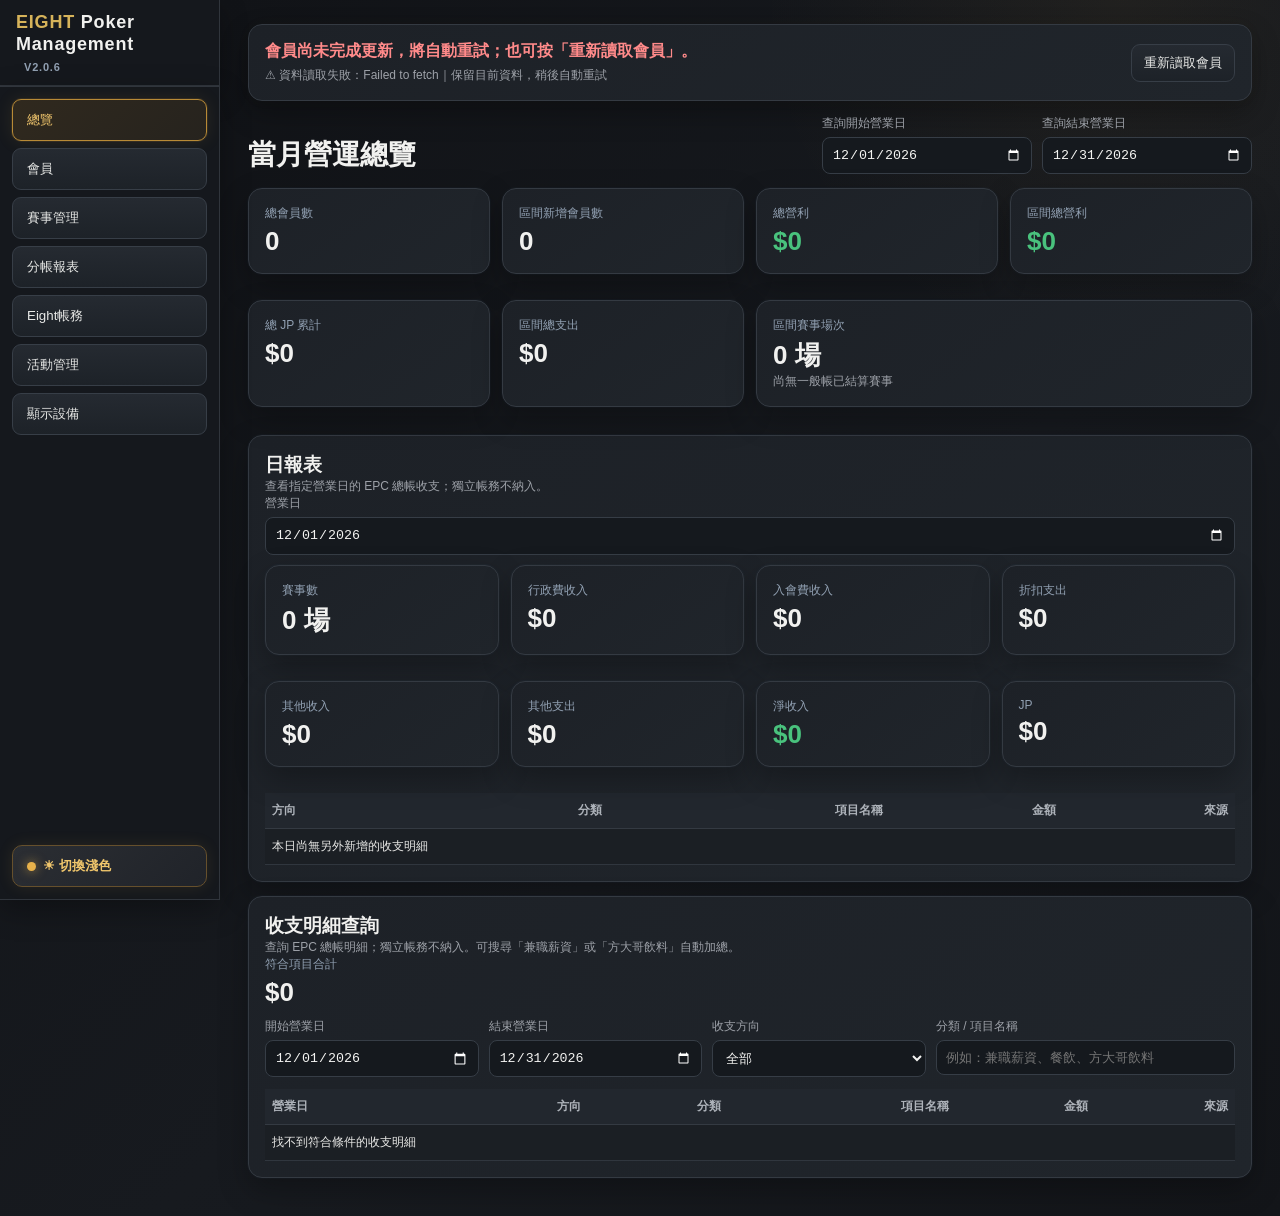
==== commit 5dbfd87c: "Update index.html" ====
--- a/index.html
+++ b/index.html
@@ -3,7 +3,7 @@
 <head>
 <meta charset="utf-8"/>
 <meta name="viewport" content="width=device-width,initial-scale=1"/>
-<title>EIGHT POKER MANAGEMENT V2.0.4</title>
+<title>EIGHT POKER MANAGEMENT V2.0.6</title>
 <style>
 :root{--bg:#0b0f14;--card:#121922;--card2:#17212c;--text:#eef3f8;--muted:#91a0b2;--line:#263443;--accent:#d6b35a;--good:#49c27d;--bad:#ff6b6b}
 *{box-sizing:border-box} body{margin:0;background:var(--bg);color:var(--text);font-family:-apple-system,BlinkMacSystemFont,"Segoe UI","Noto Sans TC",sans-serif}
@@ -1819,7 +1819,7 @@
  }catch(_){document.documentElement.setAttribute('data-epc-theme','dark')}
 })();
 </script><body><script>window.EPC_RECOVERY_READONLY=false;</script>
-<header><div class="brand"><b>EIGHT</b> Poker Management <span class="brand-version">V2.0.4</span></div></header>
+<header><div class="brand"><b>EIGHT</b> Poker Management <span class="brand-version">V2.0.6</span></div></header>
 <nav id="nav">
 <button data-page="dashboard" class="active">總覽</button>
 <button data-page="members">會員</button>
@@ -2961,7 +2961,9 @@
  eightMemberStatus_('正在從 Google Sheet 讀取會員…');
  try{
    // This read must not mark an uninitialized full database ready for writes.
-   const result=await eightReadCloudJson_('load');
+   let result;
+   try{result=await eightReadCloudJson_('members');}
+   catch(_){result=await eightReadCloudJson_('load');}
    if(!result.ok||!Array.isArray(result.members))throw new Error(result.error||'會員 API 回傳格式不正確');
    const members=result.members.filter(m=>m&&String(m.id||'').trim());
    if(result.members.length&&!members.length)throw new Error('會員資料缺少會員編號');
@@ -3734,31 +3736,46 @@
  window.scrollTo({top:0,behavior:'smooth'});
 }
 async function saveMemberEdit(){
- let m=db.members.find(x=>x.id===editingMemberId); if(!m)return cancelMemberEdit();
+ let m=db.members.find(x=>String(x.id)===String(editingMemberId)); if(!m)return cancelMemberEdit();
  let name=$('mName').value.trim(); if(!name)return alert('請輸入會員名稱');
- m.name=name;
- m.group=$('mGroup').value.trim();
- m.note=$('mNote').value.trim();
- // 先把 EPC 專屬欄位（結帳群組/備註）寫入本機，再立即寫入 EPC_DATA。
- localStorage.setItem('epcV1',JSON.stringify(db));
- cancelMemberEdit();
- renderMemberRows();
- render();
- actionMsg(`會員「${m.name}」資料已修改`);
- if(cloudReady){
-   try{
-     await saveCloudNow();
-     // 資料庫快照完成後才重新抓 Form Responses 1。
-     // mergeFormMembers 會保留 EPC_DATA 的 group / note / history。
-     await refreshFormMembers(false);
-     renderMemberRows();
-   }catch(err){
-     console.error('member edit cloud save failed',err);
-     setCloudState('● 修改已存本機｜資料庫同步失敗',true);
+ const group=$('mGroup').value.trim(),note=$('mNote').value.trim();
+ const old={name:m.name||'',group:m.group||'',note:m.note||''};
+ const next={...m,name,group,note};
+ const button=$('memberSaveBtn');if(button)button.disabled=true;
+ try{
+   if(!cloudReady||!cloudBase)throw new Error('請先完成雲端資料載入');
+   setCloudState('● 正在同步會員修改…');
+   // Update the source member row when this member came from Google Form Responses 1.
+   if(String(m.source||'').includes('Form Responses')){
+     const result=await cloudPost({action:'updateMember',member:{id:String(m.id),name}});
+     if(!result||result.ok!==true)throw new Error(result&&result.error||'會員主資料更新失敗');
    }
- }else{
-   setCloudState('● 修改已存本機｜等待資料庫連線');
- }
+   Object.assign(m,{name,group,note});
+   // persist() records field changes and queues the cross-device EPC snapshot save.
+   persist();
+   cancelMemberEdit();
+   renderMemberRows();render();
+   const saved=await saveCloudNow();
+   if(!saved)throw new Error('會員修改已保留本機，但雲端同步尚未完成');
+   const verified=await cloudGet('load');
+   const vm=(verified.members||[]).find(x=>String(x.id)===String(m.id));
+   if(!vm||String(vm.name||'')!==name)throw new Error('雲端尚未確認會員修改');
+   // Re-apply EPC group/note from the confirmed saved snapshot; form refresh must not overwrite them.
+   db=preserveMembers_(db,verified.data,verified.members);
+   const confirmed=db.members.find(x=>String(x.id)===String(m.id));
+   if(confirmed){confirmed.name=name;confirmed.group=group;confirmed.note=note;}
+   localStorage.setItem('epcV1',JSON.stringify(db));epcLastPersistSnapshot_=cloneCloud_(db);
+   renderMemberRows();
+   actionMsg(`會員「${name}」修改完成，雲端確認成功`);
+   setCloudState('● 會員修改同步完成｜Revision '+cloudRevision);
+ }catch(err){
+   console.error('member edit cloud save failed',err);
+   // Restore the pre-edit object if no cloud write was confirmed.
+   Object.assign(m,old);localStorage.setItem('epcV1',JSON.stringify(db));renderMemberRows();
+   setCloudState('⚠ 會員修改失敗｜'+String(err.message||err),true);
+   actionMsg('會員修改失敗：'+String(err.message||err),true);
+   editingMemberId=null;
+ }finally{if(button)button.disabled=false;}
 }
 function cancelMemberEdit(){
  editingMemberId=null;
@@ -6530,3 +6547,4 @@
 
 
 
+
